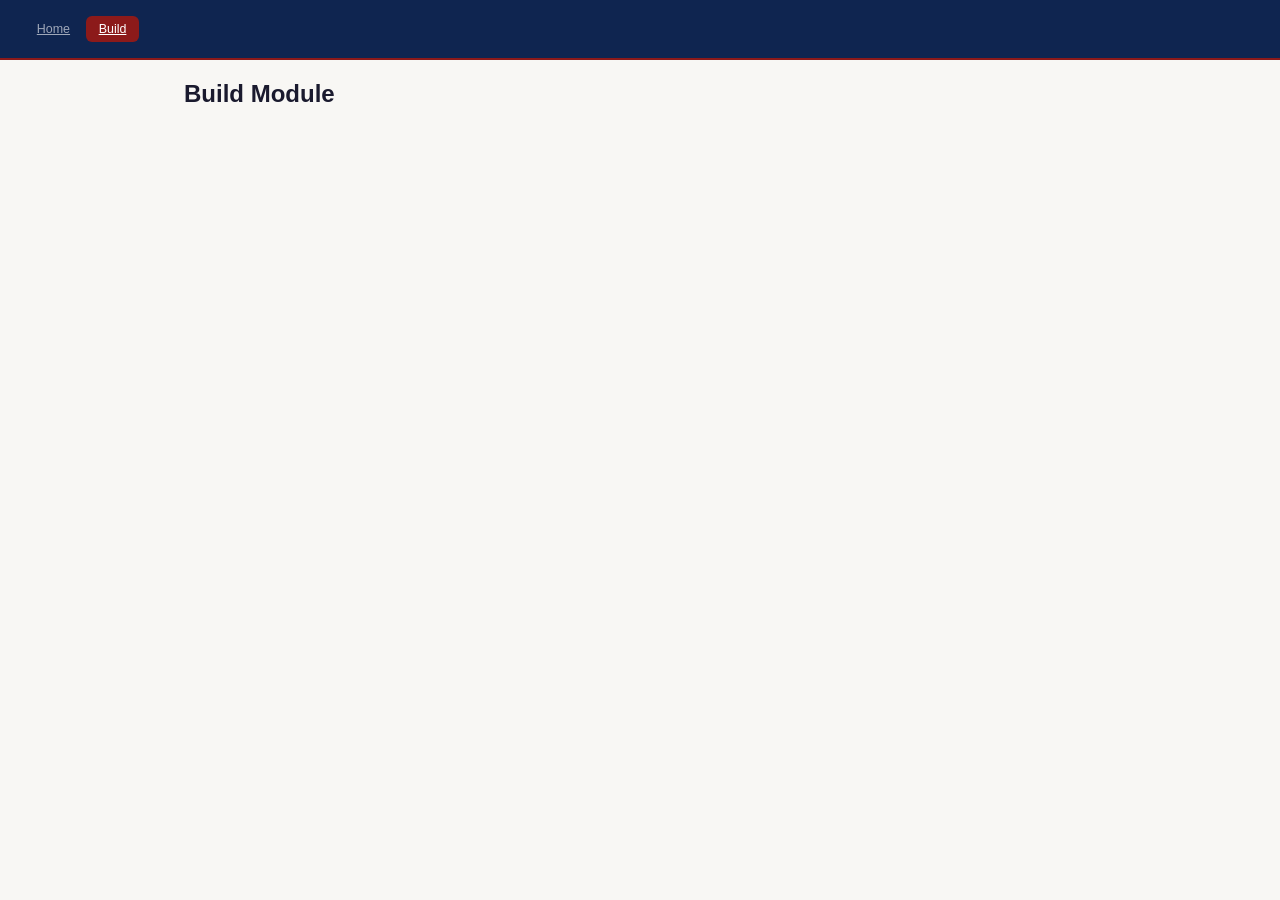
==== build.html @ 2c121a07 "Create build.html" ====
<!DOCTYPE html>
<html>
<head>
<meta charset="UTF-8">
<title>Build</title>
<link rel="stylesheet" href="styles.css">
</head>

<body>

<div class="topnav">
  <div class="nav-links">
    <a href="index.html" class="nav-btn">Home</a>
    <a href="build.html" class="nav-btn active">Build</a>
  </div>
</div>

<div class="main">
  <h2>Build Module</h2>

  <!-- PASTE YOUR BUILD CONTENT HERE -->
  
</div>

</body>
</html>
---- styles.css ----
:root {
  --navy:#1B3F7A; --navy-dk:#0F2550; --navy-lt:#2C5099;
  --red:#8C1A1A; --red-m:#B22222;
  --bg:#F8F7F4; --surf:#FFFFFF; --surf2:#F2F0EC;
  --bdr:#E2DFD8; --bdr2:#CCC9C0;
  --tx:#1A1A2E; --tx2:#4A4A5E; --tx3:#8A8A9E;
  --build-bg:#F0EBF8; --build-bd:#9B8FD8; --build-tx:#3C2A8C;
  --stress-bg:#FEF3E2; --stress-bd:#E8A020; --stress-tx:#7A4500;
  --comm-bg:#E2F5EE; --comm-bd:#2EA87A; --comm-tx:#0A5030;
}
* { box-sizing:border-box; margin:0; padding:0; }
body { font-family:'DM Sans',sans-serif; background:var(--bg); color:var(--tx); min-height:100vh; }
.topnav { background:var(--navy-dk); padding:0 1.5rem; display:flex; align-items:center; justify-content:space-between; height:60px; position:sticky; top:0; z-index:100; border-bottom:2px solid var(--red); }
.topnav img { height:28px; }
.nav-links { display:flex; gap:3px; }
.nav-btn { padding:.4rem .8rem; border:none; background:none; color:rgba(255,255,255,.6); font-family:'DM Sans',sans-serif; font-size:.78rem; font-weight:500; cursor:pointer; border-radius:6px; transition:all .2s; white-space:nowrap; }
.nav-btn:hover { background:rgba(255,255,255,.1); color:#fff; }
.nav-btn.active { background:var(--red); color:#fff; }
.hero { background:var(--navy-dk); padding:3.5rem 1.5rem 3rem; text-align:center; position:relative; overflow:hidden; }
.hero::before { content:''; position:absolute; inset:0; background-image:radial-gradient(circle at 20% 50%,rgba(140,26,26,.15) 0%,transparent 50%),radial-gradient(circle at 80% 20%,rgba(44,80,153,.2) 0%,transparent 50%); }
.hero-logo { height:44px; margin-bottom:1.75rem; position:relative; filter:brightness(0) invert(1); }
.hero h1 { font-family:'DM Serif Display',serif; font-size:2.2rem; font-weight:400; color:#fff; line-height:1.25; margin-bottom:.65rem; position:relative; }
.hero h1 em { color:#E8A080; font-style:normal; }
.hero-sub { font-size:.9rem; color:rgba(255,255,255,.6); max-width:520px; margin:0 auto 1.75rem; line-height:1.65; position:relative; }
.hero-badges { display:flex; gap:8px; justify-content:center; flex-wrap:wrap; position:relative; }
.badge { background:rgba(255,255,255,.08); border:1px solid rgba(255,255,255,.18); color:rgba(255,255,255,.8); padding:.28rem .8rem; border-radius:20px; font-size:.72rem; font-weight:500; }
.journey-sel { padding:1.75rem 1.5rem; max-width:960px; margin:0 auto; }
.sel-title { font-size:.72rem; font-weight:600; color:var(--tx3); text-transform:uppercase; letter-spacing:.1em; margin-bottom:.9rem; }
.journey-cards { display:grid; grid-template-columns:repeat(auto-fit,minmax(200px,1fr)); gap:.85rem; }
.jcard { background:var(--surf); border:1.5px solid var(--bdr); border-radius:14px; padding:1.35rem; cursor:pointer; transition:all .2s; position:relative; overflow:hidden; }
.jcard::before { content:''; position:absolute; top:0; left:0; right:0; height:3px; }
.jcard.j-diag::before { background:linear-gradient(90deg,var(--red),#E04040); }
.jcard.j-build::before { background:linear-gradient(90deg,#6B4FCC,#9B8FD8); }
.jcard.j-stress::before { background:linear-gradient(90deg,#C07820,#E8A020); }
.jcard.j-comm::before { background:linear-gradient(90deg,#0A8A5A,#2EA87A); }
.jcard:hover { border-color:var(--navy); transform:translateY(-2px); box-shadow:0 6px 20px rgba(27,63,122,.1); }
.jcard-tag { font-size:.68rem; font-weight:600; text-transform:uppercase; letter-spacing:.08em; margin-bottom:.5rem; }
.j-diag .jcard-tag { color:var(--red-m); }
.j-build .jcard-tag { color:var(--build-tx); }
.j-stress .jcard-tag { color:var(--stress-tx); }
.j-comm .jcard-tag { color:var(--comm-tx); }
.jcard-title { font-family:'DM Serif Display',serif; font-size:1.2rem; color:var(--tx); margin-bottom:.35rem; }
.jcard-desc { font-size:.78rem; color:var(--tx2); line-height:1.6; margin-bottom:.75rem; }
.jcard-who { font-size:.72rem; color:var(--tx3); font-style:italic; }
.main { max-width:960px; margin:0 auto; padding:1.25rem 1.5rem 4rem; }
.page { display:none; }
.page.active { display:block; }
.sec-hdr { background:var(--surf); border:1px solid var(--bdr); border-radius:14px; padding:1.1rem 1.35rem; margin-bottom:1.1rem; border-top:3px solid; }
.sec-hdr.h-diag { border-top-color:var(--red-m); }
.sec-hdr.h-build { border-top-color:var(--build-bd); }
.sec-hdr.h-stress { border-top-color:var(--stress-bd); }
.sec-hdr.h-comm { border-top-color:var(--comm-bd); }
.sec-title { font-family:'DM Serif Display',serif; font-size:1.25rem; color:var(--tx); margin-bottom:.22rem; }
.sec-sub { font-size:.8rem; color:var(--tx2); line-height:1.55; }
.stats-row { display:flex; gap:7px; margin-top:.75rem; flex-wrap:wrap; }
.stat { background:var(--surf2); border-radius:7px; padding:.4rem .7rem; text-align:center; }
.stat-v { font-size:.95rem; font-weight:600; color:var(--navy); }
.stat-l { font-size:.62rem; color:var(--tx3); text-transform:uppercase; letter-spacing:.05em; }
.prog-wrap { display:flex; gap:5px; align-items:center; margin-bottom:1.25rem; }
.prog-dot { width:30px; height:3px; border-radius:2px; background:var(--bdr); transition:background .3s; }
.prog-dot.done { background:var(--navy); }
.prog-dot.active { background:var(--red-m); }
.prog-lbl { font-size:.72rem; color:var(--tx3); margin-left:7px; }
.q-card { background:var(--surf); border:1px solid var(--bdr); border-radius:14px; padding:1.35rem; margin-bottom:.85rem; }
.q-num { font-size:.68rem; font-weight:600; color:var(--red-m); letter-spacing:.08em; text-transform:uppercase; margin-bottom:.45rem; }
.q-text { font-size:.95rem; font-weight:500; color:var(--tx); line-height:1.45; margin-bottom:.28rem; }
.q-sub { font-size:.78rem; color:var(--tx3); line-height:1.55; margin-bottom:.95rem; font-style:italic; }
.opt { display:block; width:100%; background:var(--surf2); border:1px solid var(--bdr); border-radius:8px; padding:.8rem 1rem; margin-bottom:.4rem; cursor:pointer; text-align:left; transition:all .15s; font-family:'DM Sans',sans-serif; }
.opt:hover { border-color:var(--navy); background:#EEF2FA; }
.opt-lbl { font-size:.66rem; font-weight:600; color:var(--tx3); display:block; margin-bottom:2px; text-transform:uppercase; letter-spacing:.05em; }
.opt-txt { font-size:.82rem; color:var(--tx); line-height:1.45; }
.res-card { border-radius:14px; padding:1.35rem; border:2px solid; margin-bottom:.75rem; }
.res-card.rb { background:var(--build-bg); border-color:var(--build-bd); }
.res-card.rs { background:var(--stress-bg); border-color:var(--stress-bd); }
.res-card.rc { background:var(--comm-bg); border-color:var(--comm-bd); }
.res-title { font-family:'DM Serif Display',serif; font-size:1.3rem; margin-bottom:.22rem; }
.rb .res-title { color:var(--build-tx); }
.rs .res-title { color:var(--stress-tx); }
.rc .res-title { color:var(--comm-tx); }
.res-desc { font-size:.82rem; line-height:1.65; margin-bottom:.85rem; }
.rb .res-desc { color:#4A3A7A; }
.rs .res-desc { color:#7A4500; }
.rc .res-desc { color:var(--comm-tx); }
.sig-list { list-style:none; margin-bottom:.85rem; }
.sig-list li { font-size:.78rem; padding:2px 0 2px 13px; position:relative; line-height:1.5; }
.sig-list li::before { content:"—"; position:absolute; left:0; opacity:.5; }
.rb .sig-list li { color:#4A3A7A; }
.rs .sig-list li { color:#7A4500; }
.rc .sig-list li { color:var(--comm-tx); }
.score-row { display:flex; gap:7px; margin-bottom:.85rem; flex-wrap:wrap; }
.score-pill { font-size:.72rem; font-weight:500; padding:2px 9px; border-radius:9px; background:var(--surf2); border:1px solid var(--bdr); color:var(--tx2); }
.restart-lnk { background:none; border:none; font-size:.72rem; color:var(--tx3); cursor:pointer; text-decoration:underline; margin-top:.65rem; display:block; font-family:'DM Sans',sans-serif; }
.card { background:var(--surf); border:1px solid var(--bdr); border-radius:12px; overflow:hidden; margin-bottom:.85rem; }
.card-hdr { padding:.82rem 1rem; display:flex; align-items:center; justify-content:space-between; cursor:pointer; user-select:none; gap:8px; }
.card-hdr:hover { background:var(--surf2); }
.card-badge { font-size:.65rem; font-weight:600; padding:2px 7px; border-radius:5px; text-transform:uppercase; letter-spacing:.04em; flex-shrink:0; text-align:center; min-width:22px; }
.card-title { font-size:.88rem; font-weight:500; flex:1; margin:0 .6rem; }
.card-meta { font-size:.72rem; color:var(--tx3); flex-shrink:0; }
.card-chev { font-size:.8rem; color:var(--tx3); transition:transform .2s; flex-shrink:0; }
.card-chev.open { transform:rotate(180deg); }
.card-body { display:none; padding:.9rem 1rem 1rem; border-top:1px solid var(--bdr); }
.card-body.open { display:block; }
.arc-row { display:flex; gap:4px; flex-wrap:wrap; margin:7px 0; }
.arc-chip { font-size:.7rem; font-weight:500; padding:2px 8px; border-radius:5px; }
.det-lbl { font-size:.65rem; font-weight:600; color:var(--tx3); text-transform:uppercase; letter-spacing:.07em; margin:9px 0 3px; }
.det-txt { font-size:.8rem; color:var(--tx2); line-height:1.6; }
.out-pills { display:flex; flex-wrap:wrap; gap:4px; margin:3px 0; }
.out-pill { font-size:.7rem; font-weight:500; padding:2px 8px; border-radius:5px; }
.probe-list { list-style:none; }
.probe-list li { font-size:.78rem; color:var(--tx2); padding:2px 0 2px 13px; position:relative; line-height:1.5; }
.probe-list li::before { content:"?"; position:absolute; left:0; font-size:.65rem; font-weight:600; opacity:.5; top:4px; }
.phase-out { border-radius:9px; padding:.8rem .95rem; margin-top:.8rem; border-left:3px solid; }
.po-lbl { font-size:.65rem; font-weight:600; text-transform:uppercase; letter-spacing:.07em; margin-bottom:3px; }
.po-txt { font-size:.8rem; line-height:1.6; }
.cl-block { margin-bottom:.85rem; border-radius:12px; overflow:hidden; border:1px solid; }
.cb-hdr2 { padding:.8rem 1rem; display:flex; align-items:center; gap:9px; }
.dim-list { padding:.4rem .95rem .9rem; }
.dim-row { padding:.55rem 0; border-top:1px solid var(--bdr); }
.dim-row:first-child { border-top:none; }
.dim-q { font-size:.82rem; color:var(--tx); margin-bottom:.3rem; line-height:1.4; font-weight:500; }
.dim-sub { font-size:.73rem; color:var(--tx3); margin-bottom:.35rem; font-style:italic; line-height:1.4; }
.sc-track { display:flex; align-items:center; gap:7px; }
.sc-track input[type=range] { flex:1; accent-color:var(--navy); }
.sc-val { font-size:.73rem; font-weight:500; width:88px; text-align:right; flex-shrink:0; color:var(--navy); }
.sc-lbls { display:flex; justify-content:space-between; font-size:.63rem; color:var(--tx3); margin-top:2px; }
.hgrid { display:grid; grid-template-columns:repeat(5,1fr); gap:7px; margin-bottom:1.1rem; }
.hcard { border-radius:9px; padding:.7rem .45rem; border:1px solid; text-align:center; }
.hcard-nm { font-size:.62rem; font-weight:600; margin-bottom:2px; text-transform:uppercase; letter-spacing:.04em; }
.hcard-sc { font-size:1.25rem; font-weight:600; margin-bottom:1px; }
.hcard-lb { font-size:.65rem; }
.ovbar { height:5px; border-radius:3px; background:var(--bdr); margin:5px 0 1rem; }
.ovfill { height:5px; border-radius:3px; }
.gap-item { border-radius:9px; border:1px solid; margin-bottom:7px; overflow:hidden; }
.gap-hdr { padding:.7rem .95rem; display:flex; align-items:center; gap:7px; cursor:pointer; user-select:none; }
.gap-sev { font-size:.65rem; font-weight:600; padding:2px 6px; border-radius:4px; flex-shrink:0; color:#fff; }
.gap-title { font-size:.83rem; font-weight:500; flex:1; }
.gap-chev { font-size:.78rem; color:var(--tx3); transition:transform .2s; }
.gap-chev.open { transform:rotate(180deg); }
.gap-body { display:none; padding:0 .95rem .9rem; }
.gap-body.open { display:block; }
.st-grid { display:grid; grid-template-columns:1fr 1fr; gap:7px; margin:9px 0; }
.st-cell { border-radius:7px; padding:.55rem .7rem; border:1px solid var(--bdr); background:var(--surf2); }
.st-lbl { font-size:.63rem; font-weight:600; text-transform:uppercase; letter-spacing:.06em; color:var(--tx3); margin-bottom:2px; }
.st-txt { font-size:.76rem; color:var(--tx2); line-height:1.5; }
.lens-pills { display:flex; flex-wrap:wrap; gap:4px; margin-top:5px; }
.lens-pill { font-size:.68rem; font-weight:500; padding:2px 7px; border-radius:5px; }
.rb-card { border-radius:9px; border:1px solid var(--bdr); overflow:hidden; margin-bottom:7px; }
.rb-hdr2 { padding:.6rem .95rem; background:var(--surf2); display:flex; align-items:center; gap:7px; }
.rb-pri { font-size:.68rem; font-weight:600; padding:2px 6px; border-radius:4px; flex-shrink:0; }
.rb-title { font-size:.82rem; font-weight:500; flex:1; }
.rb-body { padding:.7rem .95rem; }
.rb-act { font-size:.8rem; color:var(--tx2); line-height:1.5; margin-bottom:.45rem; }
.step-nav2 { display:flex; margin-bottom:1.1rem; border-radius:9px; overflow:hidden; border:1px solid var(--bdr); }
.step-btn2 { flex:1; padding:.55rem .45rem; font-size:.72rem; font-weight:500; text-align:center; cursor:pointer; border:none; background:var(--surf2); color:var(--tx3); transition:all .2s; border-right:1px solid var(--bdr); font-family:'DM Sans',sans-serif; }
.step-btn2:last-child { border-right:none; }
.step-btn2.active { background:var(--comm-bg); color:var(--comm-tx); }
.step-btn2.done { background:var(--surf); color:var(--navy); font-weight:600; }
.csec { display:none; }
.csec.active { display:block; }
.fld-lbl { font-size:.68rem; font-weight:600; color:var(--tx3); text-transform:uppercase; letter-spacing:.06em; margin-bottom:3px; margin-top:13px; }
.fld-lbl:first-child { margin-top:0; }
.fld-sub { font-size:.73rem; color:var(--tx3); margin-bottom:5px; font-style:italic; line-height:1.4; }
textarea { width:100%; border:1px solid var(--bdr); border-radius:8px; padding:.6rem .8rem; font-size:.8rem; font-family:'DM Sans',sans-serif; color:var(--tx); background:var(--surf); resize:vertical; min-height:55px; line-height:1.5; }
textarea:focus { outline:none; border-color:var(--navy); }
input[type=text] { width:100%; border:1px solid var(--bdr); border-radius:6px; padding:.35rem .6rem; font-size:.78rem; font-family:'DM Sans',sans-serif; color:var(--tx); background:var(--surf); }
input[type=text]:focus { outline:none; border-color:var(--navy); }
.cxo-card2 { border-radius:9px; border:1px solid var(--bdr); overflow:hidden; margin-bottom:7px; }
.cxo-hdr2 { padding:.65rem .95rem; display:flex; align-items:center; gap:7px; cursor:pointer; user-select:none; }
.cxo-av { width:26px; height:26px; border-radius:50%; display:flex; align-items:center; justify-content:center; font-size:.65rem; font-weight:600; flex-shrink:0; }
.cxo-role2 { font-size:.85rem; font-weight:500; flex:1; }
.cxo-bias2 { font-size:.68rem; padding:2px 6px; border-radius:4px; flex-shrink:0; }
.cxo-chev2 { font-size:.78rem; color:var(--tx3); transition:transform .2s; }
.cxo-chev2.open { transform:rotate(180deg); }
.cxo-body2 { display:none; padding:0 .95rem .9rem; background:var(--surf); }
.cxo-body2.open { display:block; }
.trans-g { display:grid; grid-template-columns:1fr 1fr; gap:7px; margin:7px 0; }
.trans-c { border-radius:7px; padding:.55rem .7rem; border:1px solid var(--bdr); background:var(--surf2); }
.tc-lbl { font-size:.62rem; font-weight:600; text-transform:uppercase; letter-spacing:.06em; color:var(--tx3); margin-bottom:2px; }
.tc-txt { font-size:.76rem; color:var(--tx2); line-height:1.4; margin-bottom:3px; }
.vt-triad-row { margin-bottom:6px; border-radius:8px; padding:.6rem .75rem; border:1px solid; }
.vt-dim-label { font-size:.65rem; font-weight:600; text-transform:uppercase; letter-spacing:.06em; margin-bottom:4px; }
.vt-enterprise { background:rgba(255,255,255,.6); border-radius:5px; padding:.3rem .5rem; margin-bottom:4px; }
.vt-ent-lbl { font-size:.6rem; font-weight:600; text-transform:uppercase; letter-spacing:.05em; opacity:.7; margin-bottom:1px; }
.vt-ent-val { font-size:.74rem; font-style:italic; line-height:1.4; }
.vt-contrib-lbl { font-size:.6rem; font-weight:600; text-transform:uppercase; letter-spacing:.05em; opacity:.7; margin-bottom:2px; }
.ws-row2 { border-radius:9px; border:1px solid; margin-bottom:7px; overflow:hidden; }
.ws-hdr2 { padding:.7rem .95rem; display:flex; align-items:center; gap:7px; cursor:pointer; user-select:none; }
.ws-chev2 { font-size:.78rem; color:var(--tx3); transition:transform .2s; margin-left:auto; }
.ws-chev2.open { transform:rotate(180deg); }
.ws-body2 { display:none; padding:0 .95rem .9rem; }
.ws-body2.open { display:block; }
.ws-q2 { font-size:.78rem; color:var(--tx2); line-height:1.55; margin-bottom:.45rem; padding:.4rem .55rem; background:var(--surf2); border-radius:5px; border-left:2px solid; }
.own-sel { width:100%; border:1px solid var(--bdr); border-radius:6px; padding:.38rem .6rem; font-size:.78rem; font-family:'DM Sans',sans-serif; color:var(--tx); background:var(--surf); margin-top:5px; }
.pb-block2 { border-radius:9px; border:1px solid var(--bdr); overflow:hidden; margin-bottom:9px; }
.pb-hdr2 { padding:.75rem .95rem; display:flex; align-items:center; gap:7px; cursor:pointer; user-select:none; }
.pb-chev2 { font-size:.78rem; color:var(--tx3); transition:transform .2s; margin-left:auto; }
.pb-chev2.open { transform:rotate(180deg); }
.pb-body2 { display:none; padding:0 .95rem .9rem; }
.pb-body2.open { display:block; }
.msg-box2 { background:var(--surf2); border-radius:7px; padding:.7rem .85rem; margin-bottom:7px; border-left:3px solid var(--bdr2); }
.msg-lbl { font-size:.65rem; font-weight:600; text-transform:uppercase; letter-spacing:.06em; color:var(--tx3); margin-bottom:3px; }
.msg-txt { font-size:.78rem; color:var(--tx2); line-height:1.6; white-space:pre-line; }
.facil-box { background:#FEF3E2; border-radius:7px; padding:.55rem .8rem; border-left:3px solid #E8A020; margin-top:7px; }
.facil-lbl { font-size:.62rem; font-weight:600; text-transform:uppercase; letter-spacing:.06em; color:#7A4500; margin-bottom:2px; }
.facil-txt { font-size:.76rem; color:#7A4500; line-height:1.55; }
.warn-chip { display:inline-block; font-size:.7rem; padding:2px 7px; border-radius:5px; background:#FEE; color:#8C1A1A; border:1px solid #F0AAAA; margin-bottom:9px; }
.info-box { background:var(--surf2); border:1px solid var(--bdr); border-radius:9px; padding:.8rem .95rem; margin-bottom:.8rem; }
.info-title { font-size:.82rem; font-weight:500; color:var(--tx); margin-bottom:2px; }
.info-sub { font-size:.76rem; color:var(--tx2); line-height:1.55; }
.btn-p { padding:.55rem 1.1rem; border-radius:8px; border:none; font-size:.82rem; font-weight:500; cursor:pointer; background:var(--navy); color:#fff; font-family:'DM Sans',sans-serif; transition:opacity .15s; }
.btn-p:hover { opacity:.85; }
.btn-s { padding:.48rem .9rem; border-radius:7px; background:none; border:1px solid var(--bdr2); color:var(--tx2); font-size:.78rem; font-family:'DM Sans',sans-serif; cursor:pointer; transition:background .15s; }
.btn-s:hover { background:var(--surf2); }
.btn-red { background:var(--red-m) !important; color:#fff !important; }
.btn-grn { background:var(--comm-tx) !important; color:#fff !important; }
.btn-row { display:flex; gap:7px; align-items:center; margin-top:.85rem; flex-wrap:wrap; }
footer { background:var(--navy-dk); color:rgba(255,255,255,.45); text-align:center; padding:1.35rem; font-size:.72rem; border-top:2px solid var(--red); margin-top:2rem; }
footer img { height:20px; filter:brightness(0) invert(1); opacity:.6; margin-bottom:.45rem; display:block; margin-left:auto; margin-right:auto; }
.lock-overlay { position:fixed; inset:0; background:linear-gradient(135deg,#0F2550 0%,#1B3F7A 100%); display:flex; align-items:center; justify-content:center; z-index:9999; padding:1.5rem; }
.lock-box { background:#fff; border-radius:18px; padding:2.75rem 2.25rem; max-width:400px; width:100%; text-align:center; box-shadow:0 32px 80px rgba(0,0,0,.35); }
.lock-logo { height:38px; margin-bottom:2rem; }
.lock-ring { width:64px; height:64px; border-radius:50%; background:#EEF2FA; display:flex; align-items:center; justify-content:center; margin:0 auto 1.25rem; font-size:1.6rem; }
.lock-title { font-family:'DM Serif Display',serif; font-size:1.5rem; color:#0F2550; margin-bottom:.4rem; }
.lock-sub { font-size:.82rem; color:#6A6A7E; line-height:1.6; margin-bottom:1.75rem; }
.lock-input-wrap { position:relative; margin-bottom:.75rem; }
.lock-input { width:100%; border:1.5px solid #E2DFD8; border-radius:10px; padding:.8rem 2.8rem .8rem 1rem; font-size:.95rem; font-family:'DM Sans',sans-serif; color:#1A1A2E; background:#F8F7F4; transition:border-color .15s; text-align:center; letter-spacing:.1em; }
.lock-input:focus { outline:none; border-color:#1B3F7A; background:#fff; }
.lock-input.shake { animation:shake .35s ease; }
.lock-btn { width:100%; padding:.8rem; border-radius:10px; border:none; font-size:.95rem; font-weight:600; font-family:'DM Sans',sans-serif; cursor:pointer; background:#1B3F7A; color:#fff; transition:all .15s; margin-bottom:.75rem; }
.lock-btn:hover { background:#0F2550; }
.lock-err { font-size:.78rem; color:#B22222; margin-bottom:.5rem; min-height:1.1rem; }
.lock-footer { font-size:.72rem; color:#A0A0B0; margin-top:1.25rem; line-height:1.5; }
.lock-footer a { color:#1B3F7A; font-weight:500; }
@keyframes shake { 0%,100%{transform:translateX(0)} 20%{transform:translateX(-6px)} 40%{transform:translateX(6px)} 60%{transform:translateX(-4px)} 80%{transform:translateX(4px)} }
@media(max-width:600px) {
  .hero h1 { font-size:1.65rem; }
  .journey-cards { grid-template-columns:1fr; }
  .hgrid { grid-template-columns:repeat(3,1fr); }
  .st-grid,.trans-g { grid-template-columns:1fr; }
  .nav-btn { font-size:.68rem; padding:.32rem .5rem; }
  .topnav { padding:0 .85rem; }
}

.sf-wrap{border:2px solid #1B3F7A;border-radius:14px;overflow:hidden;margin-bottom:1.25rem}
.sf-hdr{background:linear-gradient(135deg,#1B3F7A,#2C5099);padding:1rem 1.25rem;cursor:pointer;display:flex;align-items:center;justify-content:space-between}
.sf-hdr-title{font-family:'DM Serif Display',serif;font-size:1.15rem;color:#fff;margin-bottom:.18rem}
.sf-hdr-sub{font-size:.74rem;color:rgba(255,255,255,.7)}
.sf-hdr-badge{font-size:.62rem;font-weight:600;padding:3px 9px;border-radius:10px;background:rgba(255,255,255,.15);color:#fff;text-transform:uppercase;letter-spacing:.07em}
.sf-body{background:#fff;display:none}.sf-body.open{display:block}
.sf-tabs{display:flex;overflow-x:auto;border-bottom:1px solid var(--bdr);background:#F8F7F4;padding:0 .65rem;gap:2px}
.sf-tab{padding:.5rem .7rem;border:none;background:none;font-family:'DM Sans',sans-serif;font-size:.72rem;font-weight:500;color:var(--tx3);cursor:pointer;border-bottom:2px solid transparent;white-space:nowrap;flex-shrink:0}
.sf-tab:hover{color:var(--navy)}.sf-tab.active{color:var(--navy);border-bottom-color:var(--red-m);font-weight:600}
.sf-panel{display:none;padding:1rem 1.1rem 1.25rem}.sf-panel.active{display:block}
.sf-def-line{font-size:.82rem;color:var(--tx2);line-height:1.65;background:var(--surf2);border-radius:8px;padding:.75rem .95rem;border-left:3px solid var(--navy);margin-bottom:.85rem;font-style:italic}
.sf-table{width:100%;border-collapse:collapse;margin-bottom:.75rem}
.sf-table th{background:var(--navy);color:#fff;font-size:.66rem;font-weight:600;text-transform:uppercase;letter-spacing:.06em;padding:.45rem .65rem;text-align:left}
.sf-table td{font-size:.76rem;color:var(--tx2);padding:.4rem .65rem;border-bottom:1px solid var(--bdr);line-height:1.5;vertical-align:top}
.sf-table tr:nth-child(even) td{background:#F8F7F4}.sf-table td:first-child{font-weight:600;color:var(--navy);white-space:nowrap}
.sf-grid2{display:grid;grid-template-columns:1fr 1fr;gap:.65rem;margin-bottom:.85rem}
.sf-card{border-radius:9px;border:1px solid;padding:.75rem .9rem}
.sf-card-lbl{font-size:.65rem;font-weight:600;text-transform:uppercase;letter-spacing:.07em;margin-bottom:.35rem}
.sf-card-title{font-size:.95rem;font-weight:600;margin-bottom:.3rem;font-family:'DM Serif Display',serif}
.sf-card-body{font-size:.76rem;line-height:1.55;color:var(--tx2)}
.sf-chain-item{display:flex;gap:.75rem;margin-bottom:.65rem;align-items:flex-start}
.sf-chain-num{width:28px;height:28px;border-radius:50%;background:var(--navy);color:#fff;font-size:.78rem;font-weight:600;display:flex;align-items:center;justify-content:center;flex-shrink:0;margin-top:2px}
.sf-chain-body{flex:1;border:1px solid var(--bdr);border-radius:8px;padding:.6rem .8rem}
.sf-chain-stage{font-size:.82rem;font-weight:600;color:var(--navy);margin-bottom:.2rem}
.sf-chain-what{font-size:.75rem;color:var(--tx2);line-height:1.5;margin-bottom:.25rem}
.sf-chain-break{font-size:.72rem;color:#8C1A1A;background:#FEE;border-radius:4px;padding:.2rem .45rem;border-left:2px solid #D04040}
.sf-chain-arrow{text-align:center;font-size:.9rem;color:var(--navy);opacity:.5;margin:-3px 0 -3px 10px}
.sf-engine-card{border-radius:9px;border:1px solid #6B8FCC;background:#EEF2FA;padding:.85rem 1rem;margin-bottom:.65rem}
.sf-engine-title{font-size:.9rem;font-weight:600;color:#1B3F7A;margin-bottom:.25rem}
.sf-engine-sub{font-size:.74rem;color:#4A5E8A;margin-bottom:.45rem}
.sf-engine-body{font-size:.76rem;color:var(--tx2);line-height:1.55}
.sf-engine-fail{font-size:.72rem;background:#FEE;color:#8C1A1A;border-radius:4px;padding:.3rem .55rem;margin-top:.45rem;border-left:2px solid #D04040}
.dig-align{border-radius:9px;border:1px solid;padding:.75rem .95rem;margin-top:.85rem}
.dig-align-hdr{font-size:.65rem;font-weight:600;text-transform:uppercase;letter-spacing:.08em;margin-bottom:.55rem;display:flex;align-items:center;gap:6px}
.dig-align-hdr::before{content:'↩';font-size:.85rem}
.dig-align-row{display:grid;grid-template-columns:1fr 1fr;gap:.5rem;margin-bottom:.45rem}
.dig-align-cell{border-radius:6px;padding:.45rem .6rem;background:rgba(255,255,255,.6);border:1px solid rgba(0,0,0,.08)}
.dig-align-cell-lbl{font-size:.6rem;font-weight:600;text-transform:uppercase;letter-spacing:.06em;opacity:.7;margin-bottom:2px}
.dig-align-cell-val{font-size:.73rem;line-height:1.45}
.dig-align-pills{display:flex;flex-wrap:wrap;gap:4px;margin-top:.35rem}
.dig-align-pill{font-size:.67rem;font-weight:500;padding:2px 7px;border-radius:5px;opacity:.85}
.sf-qref-row{display:grid;grid-template-columns:120px 1fr 1fr 1fr;gap:0;border-bottom:1px solid var(--bdr)}
.sf-qref-row:last-child{border-bottom:none}
.sf-qref-cell{padding:.5rem .65rem;font-size:.74rem;color:var(--tx2);line-height:1.45;border-right:1px solid var(--bdr)}
.sf-qref-cell:last-child{border-right:none}
.sf-qref-cell.header{font-size:.64rem;font-weight:600;text-transform:uppercase;letter-spacing:.06em;color:var(--tx3);background:#F8F7F4}
.sf-qref-cell.dim{font-weight:600;color:var(--navy);background:#F0F4FF}
@media(max-width:600px){.sf-grid2{grid-template-columns:1fr}.dig-align-row{grid-template-columns:1fr}.sf-qref-row{grid-template-columns:1fr}}
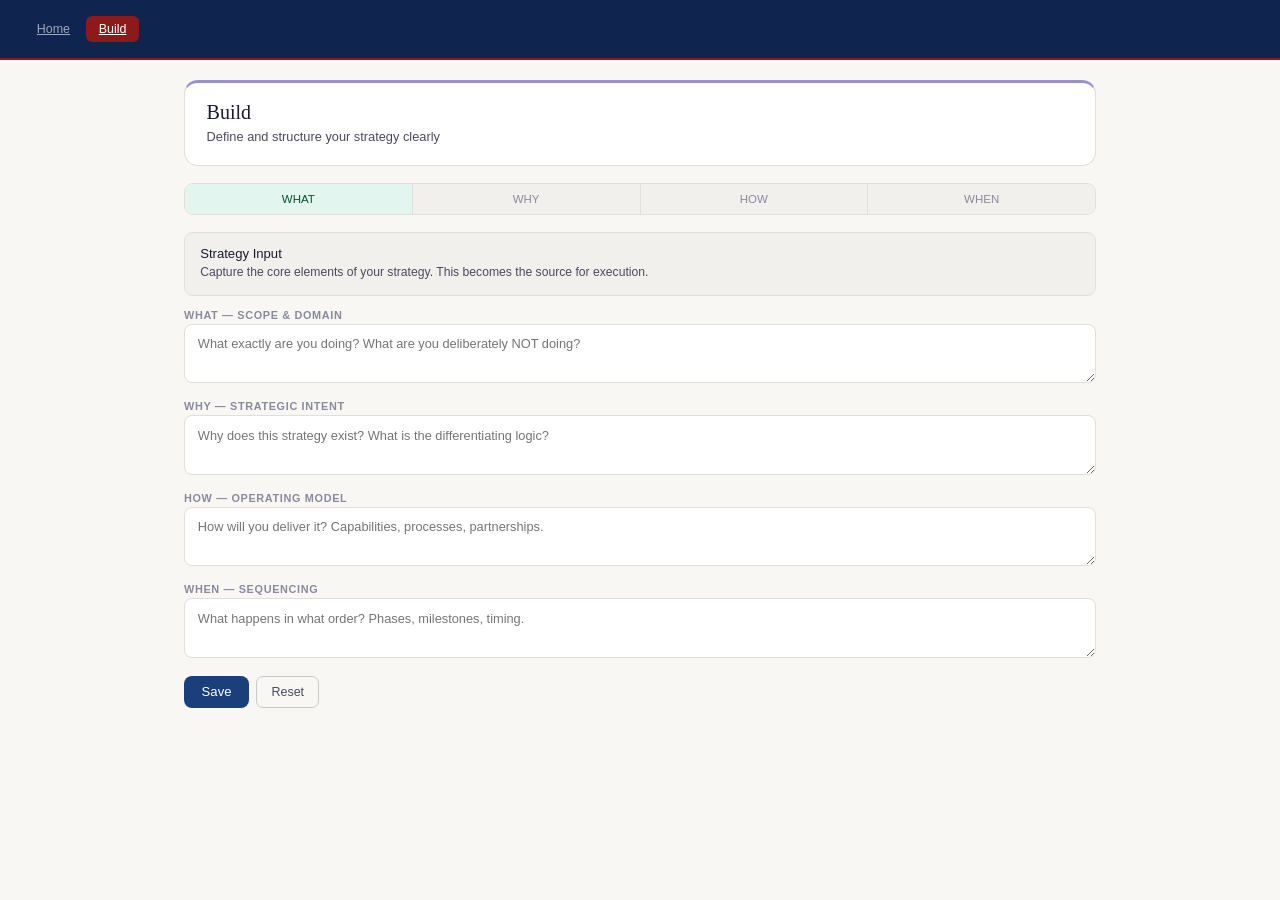
==== commit 11689f12: "Create build.html" ====
--- a/build.html
+++ b/build.html
@@ -16,10 +16,45 @@
 </div>
 
 <div class="main">
-  <h2>Build Module</h2>
 
-  <!-- PASTE YOUR BUILD CONTENT HERE -->
-  
+  <div class="sec-hdr h-build">
+    <div class="sec-title">Build</div>
+    <div class="sec-sub">Define and structure your strategy clearly</div>
+  </div>
+
+  <!-- STEP NAV -->
+  <div class="step-nav2">
+    <button class="step-btn2 active">WHAT</button>
+    <button class="step-btn2">WHY</button>
+    <button class="step-btn2">HOW</button>
+    <button class="step-btn2">WHEN</button>
+  </div>
+
+  <!-- CONTENT -->
+  <div class="info-box">
+    <div class="info-title">Strategy Input</div>
+    <div class="info-sub">
+      Capture the core elements of your strategy. This becomes the source for execution.
+    </div>
+  </div>
+
+  <div class="fld-lbl">WHAT — Scope & Domain</div>
+  <textarea placeholder="What exactly are you doing? What are you deliberately NOT doing?"></textarea>
+
+  <div class="fld-lbl">WHY — Strategic Intent</div>
+  <textarea placeholder="Why does this strategy exist? What is the differentiating logic?"></textarea>
+
+  <div class="fld-lbl">HOW — Operating Model</div>
+  <textarea placeholder="How will you deliver it? Capabilities, processes, partnerships."></textarea>
+
+  <div class="fld-lbl">WHEN — Sequencing</div>
+  <textarea placeholder="What happens in what order? Phases, milestones, timing."></textarea>
+
+  <div class="btn-row">
+    <button class="btn-p">Save</button>
+    <button class="btn-s">Reset</button>
+  </div>
+
 </div>
 
 </body>
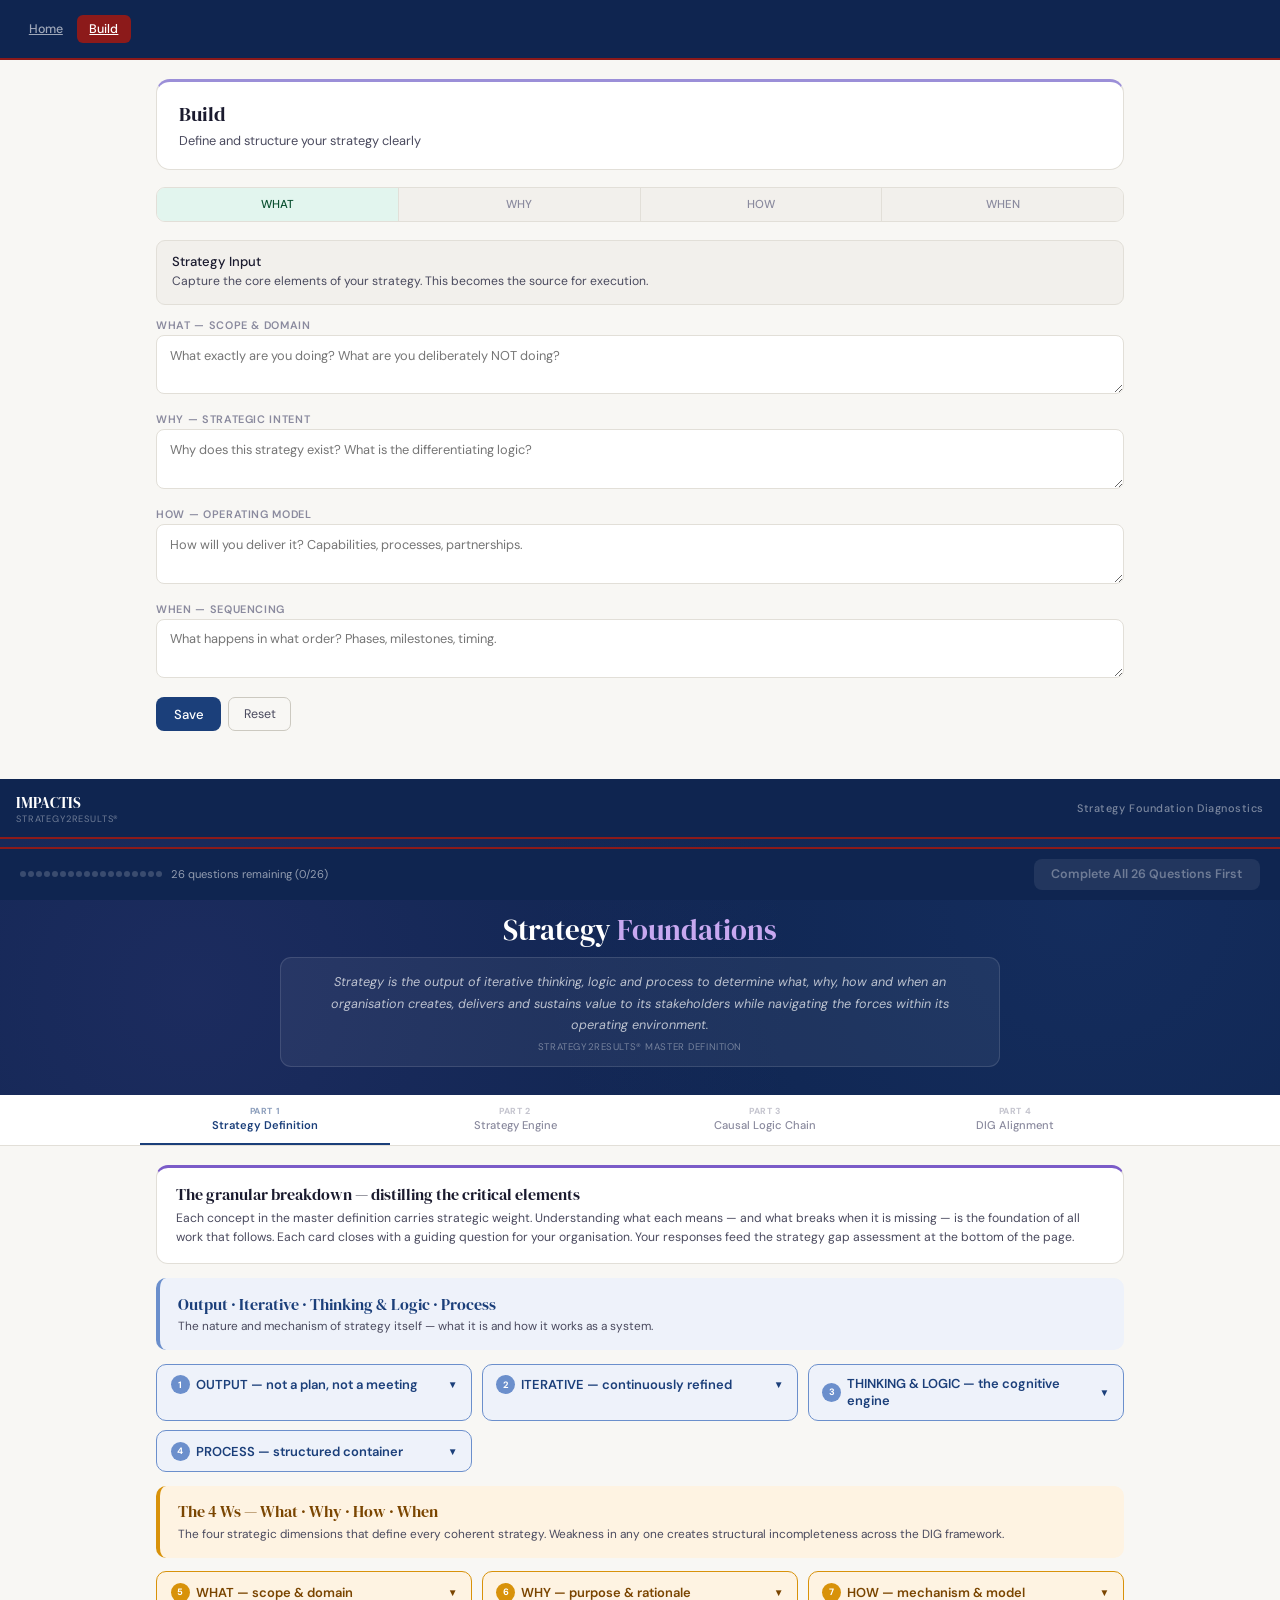
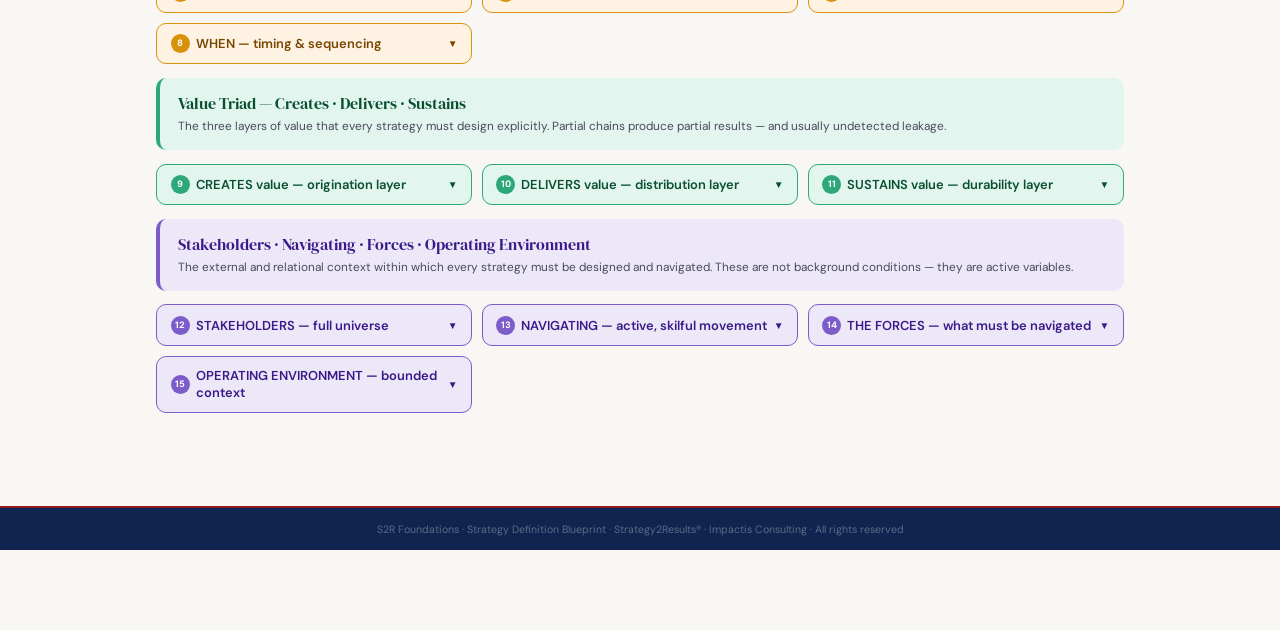
==== commit 17aa8278: "Update build.html" ====
--- a/build.html
+++ b/build.html
@@ -59,3 +59,806 @@
 
 </body>
 </html>
+<!DOCTYPE html>
+<html lang="en">
+<head>
+<meta charset="UTF-8">
+<meta name="viewport" content="width=device-width, initial-scale=1.0">
+<title>S2R FOUNDATIONS — Strategy Definition Blueprint | Impactis Consulting</title>
+<link rel="preconnect" href="https://fonts.googleapis.com">
+<link href="https://fonts.googleapis.com/css2?family=DM+Sans:ital,opsz,wght@0,9..40,300;0,9..40,400;0,9..40,500;0,9..40,600;1,9..40,400&family=DM+Serif+Display&display=swap" rel="stylesheet">
+<style>
+:root{--navy:#1B3F7A;--navy-dk:#0F2550;--red:#8C1A1A;--bg:#F8F7F4;--surf:#FFFFFF;--surf2:#F2F0EC;--bdr:#E2DFD8;--bdr2:#CCC9C0;--tx:#1A1A2E;--tx2:#4A4A5E;--tx3:#8A8A9E;--fp-bg:#EEF2FA;--fp-bd:#6B8FCC;--fp-tx:#1B3F7A;--fw-bg:#FEF3E2;--fw-bd:#D8920A;--fw-tx:#7A4500;--fv-bg:#E2F5EE;--fv-bd:#2EA87A;--fv-tx:#0A5030;--fe-bg:#EDE8F8;--fe-bd:#7B5CC8;--fe-tx:#3A1A8A;--dd-bg:#FEF3E2;--dd-bd:#D8920A;--dd-tx:#7A4500;--di-bg:#EEF2FA;--di-bd:#6B8FCC;--di-tx:#1B3F7A;--dg-bg:#E2F5EE;--dg-bd:#2EA87A;--dg-tx:#0A5030}
+*{box-sizing:border-box;margin:0;padding:0}
+body{font-family:'DM Sans',sans-serif;background:var(--bg);color:var(--tx);min-height:100vh;padding-bottom:80px}
+.topnav{background:var(--navy-dk);padding:0 1rem;display:flex;align-items:center;justify-content:space-between;height:60px;position:sticky;top:0;z-index:200;border-bottom:2px solid var(--red)}
+.brand{display:flex;align-items:center;gap:10px;text-decoration:none;flex-shrink:0}
+.brand-name{font-family:'DM Serif Display',serif;font-size:.95rem;color:#fff}
+.brand-sub{font-size:.58rem;color:rgba(255,255,255,.4);text-transform:uppercase;letter-spacing:.09em;display:block}
+.nav-links{display:flex;gap:1px;overflow-x:auto;flex-shrink:0}
+.nav-links::-webkit-scrollbar{height:0}
+.nb{padding:.35rem .6rem;border:none;background:none;color:rgba(255,255,255,.5);font-family:'DM Sans',sans-serif;font-size:.68rem;font-weight:500;cursor:pointer;border-radius:5px;transition:all .15s;white-space:nowrap;flex-shrink:0}
+.nb:hover{background:rgba(255,255,255,.1);color:#fff}
+.nb.act{background:var(--red);color:#fff;font-weight:600}
+.nb.lock{opacity:.5}
+.hero{background:var(--navy-dk);padding:2.25rem 1.5rem 1.75rem;text-align:center;position:relative;overflow:hidden}
+.hero::before{content:'';position:absolute;inset:0;background:radial-gradient(circle at 15% 60%,rgba(123,92,200,.12),transparent 55%),radial-gradient(circle at 85% 25%,rgba(44,80,153,.18),transparent 50%)}
+.hero-badge{display:inline-block;background:rgba(123,92,200,.25);border:1px solid rgba(123,92,200,.5);color:rgba(255,255,255,.85);padding:.22rem .8rem;border-radius:20px;font-size:.63rem;font-weight:600;letter-spacing:.1em;text-transform:uppercase;margin-bottom:.8rem;position:relative}
+.hero h1{font-family:'DM Serif Display',serif;font-size:1.8rem;color:#fff;line-height:1.25;margin-bottom:.45rem;position:relative}
+.hero h1 em{color:#C8A8F0;font-style:normal}
+.hero-def{background:rgba(255,255,255,.06);border:1px solid rgba(255,255,255,.12);border-radius:11px;padding:.8rem 1.25rem;max-width:720px;margin:.6rem auto 0;position:relative}
+.hero-def p{font-size:.79rem;color:rgba(255,255,255,.7);line-height:1.7;font-style:italic}
+.hero-def cite{font-size:.6rem;color:rgba(255,255,255,.38);display:block;margin-top:.3rem;text-transform:uppercase;letter-spacing:.06em;font-style:normal}
+.tabs-wrap{background:var(--surf);border-bottom:1px solid var(--bdr);position:sticky;top:60px;z-index:90}
+.tabs{display:flex;max-width:1000px;margin:0 auto;overflow-x:auto}
+.tabs::-webkit-scrollbar{height:0}
+.tab{flex:1;min-width:110px;padding:.65rem .35rem;border:none;background:none;font-family:'DM Sans',sans-serif;font-size:.7rem;font-weight:500;color:var(--tx3);cursor:pointer;border-bottom:2px solid transparent;transition:all .15s;text-align:center}
+.tab:hover{color:var(--tx);background:var(--surf2)}
+.tab.act{color:var(--navy);border-bottom-color:var(--navy);font-weight:600}
+.tab .tn{display:block;font-size:.55rem;font-weight:700;letter-spacing:.07em;text-transform:uppercase;opacity:.5;margin-bottom:1px}
+.main{max-width:1000px;margin:0 auto;padding:1.2rem 1rem 3rem}
+.ts{display:none}.ts.act{display:block}
+.sh{border-radius:10px;padding:.9rem 1.15rem;margin-bottom:.85rem;border-left:4px solid}
+.sh.p{background:var(--fp-bg);border-left-color:var(--fp-bd)}
+.sh.w{background:var(--fw-bg);border-left-color:var(--fw-bd)}
+.sh.v{background:var(--fv-bg);border-left-color:var(--fv-bd)}
+.sh.e{background:var(--fe-bg);border-left-color:var(--fe-bd)}
+.sh-title{font-family:'DM Serif Display',serif;font-size:1rem;margin-bottom:.18rem}
+.sh-sub{font-size:.74rem;color:var(--tx2);line-height:1.55}
+.cg{display:grid;grid-template-columns:repeat(auto-fill,minmax(275px,1fr));gap:.6rem;margin-bottom:.85rem}
+.cc{border-radius:10px;overflow:hidden;border:1px solid;transition:box-shadow .12s}
+.cc:hover{box-shadow:0 3px 10px rgba(0,0,0,.08)}
+.cc-hdr{padding:.65rem .85rem;display:flex;align-items:center;gap:6px;cursor:pointer;user-select:none}
+.cc-num{width:19px;height:19px;border-radius:50%;display:flex;align-items:center;justify-content:center;font-size:.58rem;font-weight:700;flex-shrink:0}
+.cc-name{font-size:.81rem;font-weight:600;flex:1}
+.cc-chev{font-size:.62rem;transition:transform .18s;flex-shrink:0}
+.cc-chev.op{transform:rotate(180deg)}
+.cc-body{display:none;padding:.6rem .85rem .85rem;border-top:1px solid rgba(0,0,0,.07)}
+.cc-body.op{display:block}
+.cl{font-size:.58rem;font-weight:700;text-transform:uppercase;letter-spacing:.07em;margin-bottom:2px;opacity:.65}
+.ct{font-size:.75rem;line-height:1.6;margin-bottom:.42rem}
+.cfail{border-radius:7px;padding:.4rem .58rem;margin-bottom:.45rem;background:rgba(140,26,26,.08);border:1px solid rgba(140,26,26,.17)}
+.cg-box{border-radius:8px;padding:.5rem .65rem;margin-top:.5rem;border:1px dashed rgba(0,0,0,.2);background:rgba(255,255,255,.55)}
+.cg-lbl{font-size:.57rem;font-weight:700;text-transform:uppercase;letter-spacing:.07em;margin-bottom:.25rem;opacity:.6}
+.cg-q{font-size:.76rem;font-weight:500;line-height:1.45;margin-bottom:.38rem}
+.cg-box textarea{width:100%;border:1px solid rgba(0,0,0,.15);border-radius:6px;padding:.35rem .5rem;font-size:.73rem;font-family:'DM Sans',sans-serif;resize:vertical;min-height:46px;background:rgba(255,255,255,.8);line-height:1.5}
+.cg-box textarea:focus{outline:none;border-color:var(--navy)}
+.char-c{font-size:.58rem;text-align:right;margin-top:2px;opacity:.5}
+.eg{display:grid;grid-template-columns:repeat(auto-fill,minmax(270px,1fr));gap:.8rem;margin-bottom:1rem}
+.ec{border-radius:12px;border:1px solid var(--bdr);background:var(--surf);overflow:hidden}
+.ec-top{padding:.9rem 1rem .7rem;border-bottom:1px solid var(--bdr)}
+.ec-badge{font-size:.58rem;font-weight:700;text-transform:uppercase;letter-spacing:.07em;padding:2px 6px;border-radius:4px;display:inline-block;margin-bottom:.4rem}
+.ec-lbl{font-size:.62rem;font-weight:600;color:var(--tx3);text-transform:uppercase;letter-spacing:.07em;margin-bottom:.15rem}
+.ec-title{font-family:'DM Serif Display',serif;font-size:1rem;margin-bottom:.12rem}
+.ec-ans{font-size:.7rem;font-style:italic;opacity:.75;margin-bottom:.28rem;color:var(--tx2)}
+.ec-sub{font-size:.73rem;color:var(--tx2);line-height:1.55}
+.ec-out{display:inline-block;font-size:.67rem;font-weight:600;padding:2px 8px;border-radius:5px;margin-top:.4rem}
+.ec-body{padding:.8rem 1rem}
+.ec-sl{font-size:.58rem;font-weight:700;text-transform:uppercase;letter-spacing:.07em;color:var(--tx3);margin-bottom:.35rem}
+.ec-mode{padding:.35rem 0;border-top:1px solid var(--bdr);display:flex;gap:6px;align-items:flex-start}
+.ec-mode:first-child{border-top:none}
+.ec-dot{width:5px;height:5px;border-radius:50%;flex-shrink:0;margin-top:5px}
+.ec-mt{font-size:.74rem;color:var(--tx2);line-height:1.5}
+.ec-cycle{display:flex;flex-wrap:wrap;gap:3px;margin-bottom:.55rem}
+.ec-step{font-size:.65rem;font-weight:500;padding:2px 7px;border-radius:5px}
+.ec-cad{border-radius:8px;padding:.48rem .65rem;border:1px solid var(--bdr);margin-top:.5rem}
+.cad-row{font-size:.72rem;color:var(--tx2);padding:2px 0;display:flex;gap:6px}
+.cad-dot{width:4px;height:4px;border-radius:50%;flex-shrink:0;margin-top:7px}
+.fail-b{margin-top:.65rem;background:#FEE;border-radius:7px;padding:.4rem .58rem;border-left:3px solid #E04040}
+.fl{font-size:.58rem;font-weight:700;color:#8C1A1A;text-transform:uppercase;letter-spacing:.06em;margin-bottom:1px}
+.ft{font-size:.72rem;color:#7A1A1A}
+.eg-box{background:rgba(27,63,122,.05);border:1px dashed rgba(27,63,122,.22);border-radius:8px;padding:.55rem .7rem;margin-top:.7rem}
+.eg-lbl{font-size:.58rem;font-weight:700;text-transform:uppercase;letter-spacing:.07em;color:var(--navy);opacity:.65;margin-bottom:.24rem}
+.eg-q{font-size:.75rem;font-weight:500;color:var(--navy);line-height:1.45;margin-bottom:.35rem}
+.eg-box textarea{width:100%;border:1px solid rgba(27,63,122,.22);border-radius:6px;padding:.35rem .5rem;font-size:.72rem;font-family:'DM Sans',sans-serif;resize:vertical;min-height:44px;background:rgba(255,255,255,.8)}
+.eg-box textarea:focus{outline:none;border-color:var(--navy)}
+.arch{background:var(--surf);border:1px solid var(--bdr);border-radius:13px;padding:1.1rem 1.25rem;margin-bottom:1rem;border-top:3px solid var(--navy)}
+.arch-title{font-family:'DM Serif Display',serif;font-size:1.1rem;color:var(--navy);margin-bottom:.22rem}
+.arch-sub{font-size:.76rem;color:var(--tx2);line-height:1.55;margin-bottom:.9rem}
+.arch-layers{display:grid;grid-template-columns:repeat(3,1fr);gap:.6rem;margin-bottom:.9rem}
+.al{border-radius:10px;padding:.75rem .9rem;border:1px solid}
+.al-num{font-size:.58rem;font-weight:700;text-transform:uppercase;letter-spacing:.08em;margin-bottom:.25rem;opacity:.65}
+.al-title{font-size:.86rem;font-weight:600;margin-bottom:.18rem}
+.al-sub{font-size:.62rem;text-transform:uppercase;letter-spacing:.06em;margin-bottom:.3rem;opacity:.65}
+.al-what{font-size:.74rem;line-height:1.5;margin-bottom:.28rem}
+.al-fail{font-size:.7rem;font-style:italic;opacity:.7}
+.arch-ins{background:var(--navy-dk);border-radius:10px;padding:.95rem 1.1rem;color:#fff;margin-top:.6rem}
+.ai-title{font-family:'DM Serif Display',serif;font-size:.98rem;color:#C8A8F0;margin-bottom:.45rem}
+.ai-cols{display:grid;grid-template-columns:1fr 1fr;gap:.8rem}
+.ai-lbl{font-size:.6rem;font-weight:700;text-transform:uppercase;letter-spacing:.07em;color:rgba(255,255,255,.45);margin-bottom:.27rem}
+.ai-item{font-size:.74rem;color:rgba(255,255,255,.72);line-height:1.5;padding:2px 0}
+.ai-item::before{content:"→ ";opacity:.45}
+.ai-truth{background:rgba(200,168,240,.12);border:1px solid rgba(200,168,240,.28);border-radius:8px;padding:.6rem .8rem;margin-top:.7rem}
+.ai-truth p{font-size:.78rem;color:rgba(255,255,255,.82);line-height:1.65;font-style:italic}
+.chain-wrap{display:flex;flex-direction:column;margin-bottom:1rem}
+.cs{display:flex;align-items:stretch;position:relative}
+.cc-conn{display:flex;flex-direction:column;align-items:center;flex-shrink:0;width:38px}
+.cn-dot{width:28px;height:28px;border-radius:50%;display:flex;align-items:center;justify-content:center;font-size:.72rem;font-weight:700;flex-shrink:0;z-index:2;margin-top:11px}
+.cn-line{width:2px;flex:1;margin:0 auto}
+.cs:last-child .cn-line{display:none}
+.cc-cont{flex:1;padding:.42rem .2rem .42rem .35rem;margin-bottom:.45rem}
+.ch-card{border-radius:9px;border:1px solid;padding:.75rem .9rem;cursor:pointer;transition:box-shadow .12s}
+.ch-card:hover{box-shadow:0 3px 9px rgba(0,0,0,.07)}
+.ch-hdr{display:flex;align-items:center;justify-content:space-between}
+.ch-title{font-size:.85rem;font-weight:600}
+.ch-body{display:none;margin-top:.55rem;border-top:1px solid rgba(0,0,0,.08);padding-top:.55rem}
+.ch-body.op{display:block}
+.ch-lbl{font-size:.57rem;font-weight:700;text-transform:uppercase;letter-spacing:.06em;margin-bottom:1px;opacity:.63}
+.ch-txt{font-size:.75rem;line-height:1.6;margin-bottom:.38rem}
+.ch-fail{border-radius:6px;padding:.38rem .55rem;margin-bottom:.42rem;background:rgba(140,26,26,.08);border:1px solid rgba(140,26,26,.15)}
+.ch-gbox{border-radius:7px;padding:.45rem .6rem;border:1px dashed rgba(0,0,0,.17);background:rgba(255,255,255,.5)}
+.ch-glbl{font-size:.57rem;font-weight:700;text-transform:uppercase;letter-spacing:.06em;margin-bottom:.22rem;opacity:.58}
+.ch-gq{font-size:.75rem;font-weight:500;line-height:1.42;margin-bottom:.34rem}
+.ch-gbox textarea{width:100%;border:1px solid var(--bdr2);border-radius:5px;padding:.32rem .48rem;font-size:.72rem;font-family:'DM Sans',sans-serif;resize:vertical;min-height:42px;background:rgba(255,255,255,.85)}
+.ch-gbox textarea:focus{outline:none;border-color:var(--navy)}
+.dig-grid{display:grid;grid-template-columns:repeat(3,1fr);gap:.75rem;margin-bottom:.9rem}
+.dc{border-radius:12px;border:1px solid;overflow:hidden}
+.dc-top{padding:.8rem .9rem;border-bottom:1px solid rgba(0,0,0,.08)}
+.dc-badge{font-size:.58rem;font-weight:700;text-transform:uppercase;letter-spacing:.08em;padding:2px 6px;border-radius:4px;display:inline-block;margin-bottom:.35rem}
+.dc-title{font-family:'DM Serif Display',serif;font-size:1.05rem;margin-bottom:.15rem}
+.dc-el{font-size:.68rem;font-weight:500;opacity:.65}
+.dc-body{padding:.75rem .9rem}
+.dc-sl{font-size:.57rem;font-weight:700;text-transform:uppercase;letter-spacing:.07em;margin-bottom:.27rem;opacity:.58}
+.dc-txt{font-size:.75rem;line-height:1.6;margin-bottom:.45rem}
+.dp{display:inline-block;font-size:.65rem;font-weight:500;padding:2px 6px;border-radius:5px;margin:2px 2px 2px 0}
+.dh{display:flex;align-items:flex-start;gap:5px;margin-bottom:.25rem}
+.dh-dot{width:4px;height:4px;border-radius:50%;flex-shrink:0;margin-top:6px}
+.dh-txt{font-size:.72rem;line-height:1.5;color:var(--tx2)}
+.dl-tag{border-radius:6px;padding:.45rem .65rem;margin-top:.65rem;font-size:.72rem}
+.dig-map-wrap{background:var(--surf);border:1px solid var(--bdr);border-radius:12px;padding:1rem 1.15rem}
+.dig-map-title{font-family:'DM Serif Display',serif;font-size:1rem;color:var(--navy);margin-bottom:.2rem}
+.dig-map-sub{font-size:.74rem;color:var(--tx2);margin-bottom:.7rem}
+.dmt{width:100%;border-collapse:collapse;font-size:.74rem}
+.dmt th{padding:.45rem .7rem;text-align:left;font-size:.57rem;font-weight:700;text-transform:uppercase;letter-spacing:.07em;border-bottom:2px solid var(--bdr);background:var(--surf2)}
+.dmt td{padding:.42rem .7rem;vertical-align:top;border-bottom:1px solid var(--bdr);line-height:1.5}
+.dmt tr:last-child td{border-bottom:none}
+.mt{display:inline-block;font-size:.63rem;font-weight:600;padding:1px 5px;border-radius:4px;margin:1px}
+.assess-bar{position:fixed;bottom:0;left:0;right:0;background:var(--navy-dk);border-top:2px solid var(--red);padding:.65rem 1.25rem;display:flex;align-items:center;justify-content:space-between;z-index:300}
+.ap{display:flex;align-items:center;gap:.55rem}
+.adots{display:flex;gap:2px}
+.adot{width:6px;height:6px;border-radius:50%;background:rgba(255,255,255,.18);transition:background .18s}
+.adot.f{background:rgba(200,168,240,.75)}
+.albl{font-size:.7rem;color:rgba(255,255,255,.55)}
+.acta{padding:.45rem 1.1rem;border-radius:8px;border:none;font-family:'DM Sans',sans-serif;font-size:.78rem;font-weight:600;cursor:pointer;transition:all .15s}
+.acta.rdy{background:#C8A8F0;color:var(--navy-dk)}
+.acta.pnd{background:rgba(255,255,255,.08);color:rgba(255,255,255,.35);cursor:default}
+.ao{position:fixed;inset:0;background:rgba(15,37,80,.92);z-index:400;display:none;align-items:flex-start;justify-content:center;padding:2rem 1rem;overflow-y:auto}
+.ao.op{display:flex}
+.ap-panel{background:var(--bg);border-radius:16px;max-width:740px;width:100%;padding:1.75rem;position:relative}
+.ap-title{font-family:'DM Serif Display',serif;font-size:1.4rem;color:var(--navy);margin-bottom:.2rem}
+.ap-sub{font-size:.78rem;color:var(--tx2);margin-bottom:1.25rem}
+.dsg{display:grid;grid-template-columns:repeat(3,1fr);gap:.65rem;margin-bottom:1.1rem}
+.dsc{border-radius:11px;padding:.9rem 1rem;border:1px solid}
+.dsc-l{font-size:.6rem;font-weight:700;text-transform:uppercase;letter-spacing:.08em;margin-bottom:.25rem;opacity:.65}
+.dsc-s{font-size:1.85rem;font-weight:700;margin-bottom:.18rem;line-height:1}
+.dsc-m{font-size:.73rem;font-weight:600;margin-bottom:.35rem}
+.dsc-bar{height:4px;border-radius:3px;margin-bottom:.45rem;background:var(--bdr)}
+.dsc-fill{height:4px;border-radius:3px;transition:width .5s ease}
+.dsc-gaps{font-size:.7rem;color:var(--tx2);line-height:1.55}
+.ai-panel{background:var(--navy-dk);border-radius:10px;padding:.9rem 1.1rem;color:#fff;margin-bottom:.9rem}
+.ai-pt{font-size:.68rem;font-weight:700;text-transform:uppercase;letter-spacing:.07em;color:#C8A8F0;margin-bottom:.3rem}
+.ai-ptxt{font-size:.78rem;color:rgba(255,255,255,.78);line-height:1.62}
+.ua-box{background:var(--surf2);border-radius:9px;padding:.75rem .9rem;margin-bottom:.9rem}
+.ua-t{font-size:.73rem;font-weight:600;color:var(--tx);margin-bottom:.35rem}
+.ua-i{font-size:.71rem;color:var(--tx3);padding:2px 0}
+.close-ao{position:absolute;top:.9rem;right:.9rem;background:none;border:none;font-size:1.1rem;cursor:pointer;color:var(--tx3)}
+.ib{background:var(--surf);border:1px solid var(--bdr);border-radius:12px;padding:.95rem 1.2rem;margin-bottom:.9rem;border-top:3px solid var(--fe-bd)}
+.ib-title{font-family:'DM Serif Display',serif;font-size:1rem;margin-bottom:.22rem}
+.ib-sub{font-size:.76rem;color:var(--tx2);line-height:1.6}
+@media(max-width:680px){.dig-grid,.arch-layers,.ai-cols,.dsg{grid-template-columns:1fr}.cg{grid-template-columns:1fr}.hero h1{font-size:1.45rem}}
+footer{background:var(--navy-dk);color:rgba(255,255,255,.32);text-align:center;padding:.9rem;font-size:.66rem;border-top:2px solid var(--red)}
+</style>
+</head>
+<body>
+<nav class="topnav">
+  <a class="brand" href="#">
+    <div><span class="brand-name">IMPACTIS</span><span class="brand-sub">Strategy2Results®</span></div>
+  </a>
+  <div style="font-size:.68rem;color:rgba(255,255,255,.45);font-weight:500;letter-spacing:.05em">Strategy Foundation Diagnostics</div>
+</nav>
+
+<div class="hero">
+  <div class="hero-badge">Module 1 · Access Controlled · Strategy Foundations</div>
+  <h1>Strategy <em>Foundations</em></h1>
+  <div class="hero-def">
+    <p>Strategy is the output of iterative thinking, logic and process to determine what, why, how and when an organisation creates, delivers and sustains value to its stakeholders while navigating the forces within its operating environment.</p>
+    <cite>Strategy2Results® Master Definition</cite>
+  </div>
+</div>
+
+<div class="tabs-wrap">
+  <div class="tabs">
+    <button class="tab act" onclick="goTab(1)"><span class="tn">Part 1</span>Strategy Definition</button>
+    <button class="tab" onclick="goTab(2)"><span class="tn">Part 2</span>Strategy Engine</button>
+    <button class="tab" onclick="goTab(3)"><span class="tn">Part 3</span>Causal Logic Chain</button>
+    <button class="tab" onclick="goTab(4)"><span class="tn">Part 4</span>DIG Alignment</button>
+  </div>
+</div>
+
+<div class="main">
+<div class="ts act" id="t1">
+  <div class="ib"><div class="ib-title">The granular breakdown — distilling the critical elements</div><div class="ib-sub">Each concept in the master definition carries strategic weight. Understanding what each means — and what breaks when it is missing — is the foundation of all work that follows. Each card closes with a guiding question for your organisation. Your responses feed the strategy gap assessment at the bottom of the page.</div></div>
+  <div class="sh p"><div class="sh-title" style="color:var(--fp-tx)">Output · Iterative · Thinking &amp; Logic · Process</div><div class="sh-sub">The nature and mechanism of strategy itself — what it is and how it works as a system.</div></div>
+  <div class="cg" id="g-proc"></div>
+  <div class="sh w" style="margin-top:.55rem"><div class="sh-title" style="color:var(--fw-tx)">The 4 Ws — What · Why · How · When</div><div class="sh-sub">The four strategic dimensions that define every coherent strategy. Weakness in any one creates structural incompleteness across the DIG framework.</div></div>
+  <div class="cg" id="g-4w"></div>
+  <div class="sh v" style="margin-top:.55rem"><div class="sh-title" style="color:var(--fv-tx)">Value Triad — Creates · Delivers · Sustains</div><div class="sh-sub">The three layers of value that every strategy must design explicitly. Partial chains produce partial results — and usually undetected leakage.</div></div>
+  <div class="cg" id="g-vt"></div>
+  <div class="sh e" style="margin-top:.55rem"><div class="sh-title" style="color:var(--fe-tx)">Stakeholders · Navigating · Forces · Operating Environment</div><div class="sh-sub">The external and relational context within which every strategy must be designed and navigated. These are not background conditions — they are active variables.</div></div>
+  <div class="cg" id="g-env"></div>
+</div>
+
+<div class="ts" id="t2">
+  <div class="ib"><div class="ib-title">The Strategy Engine — three interlocked components</div><div class="ib-sub">Three components must run simultaneously for strategy to be both sharp and durable. They have distinct roles. Confusion between them is itself a strategic failure. Each card includes a guiding question for your current reality.</div></div>
+  <div class="eg" id="eg-grid"></div>
+  <div class="arch">
+    <div class="arch-title">Critical Architecture — How They Stack</div>
+    <div class="arch-sub">The three components are not equal alternatives. They form a layered system. Each layer has a distinct role, and failure in any one cannot be compensated by strength in another.</div>
+    <div class="arch-layers">
+      <div class="al" style="background:var(--fp-bg);border-color:var(--fp-bd)"><div class="al-num" style="color:var(--fp-tx)">Layer 1 — Foundation</div><div class="al-title" style="color:var(--fp-tx)">Thinking Logic</div><div class="al-sub" style="color:var(--fp-tx)">Determines whether conclusions are sound</div><div class="al-what" style="color:var(--fp-tx)">The quality of cognitive reasoning that drives every strategic judgement. Get this wrong and everything built on top is sophisticated nonsense.</div><div class="al-fail" style="color:var(--fp-tx)">Poor logic → well-structured, confident, wrong decisions</div></div>
+      <div class="al" style="background:var(--fw-bg);border-color:var(--fw-bd)"><div class="al-num" style="color:var(--fw-tx)">Layer 2 — Scaffolding</div><div class="al-title" style="color:var(--fw-tx)">Process</div><div class="al-sub" style="color:var(--fw-tx)">Organises thinking into repeatable steps</div><div class="al-what" style="color:var(--fw-tx)">Without process, good thinking stays in people's heads. Process converts private insight into shared, testable, documented strategic positions that survive leadership change.</div><div class="al-fail" style="color:var(--fw-tx)">Poor process → inconsistent decisions that restart every cycle</div></div>
+      <div class="al" style="background:var(--fv-bg);border-color:var(--fv-bd)"><div class="al-num" style="color:var(--fv-tx)">Layer 3 — Motion</div><div class="al-title" style="color:var(--fv-tx)">Iterative Nature</div><div class="al-sub" style="color:var(--fv-tx)">Revisits and improves decisions over time</div><div class="al-what" style="color:var(--fv-tx)">Even sound logic well-structured will become stale. Iteration is what keeps strategy alive — testing assumptions against reality and revising in response to evidence.</div><div class="al-fail" style="color:var(--fv-tx)">Poor iteration → stale strategy defended as settled doctrine</div></div>
+    </div>
+    <div class="arch-ins">
+      <div class="ai-title">The Real Insight — Where most organisations fail</div>
+      <div class="ai-cols">
+        <div><div class="ai-lbl">What most organisations do</div><div class="ai-item">Focus heavily on Process (frameworks, templates)</div><div class="ai-item">Add some Iteration (reviews, strategy days)</div><div class="ai-item">Largely ignore Thinking Logic — the quality of reasoning</div></div>
+        <div><div class="ai-lbl">What the result looks like</div><div class="ai-item">Well-structured, regularly reviewed… bad decisions</div><div class="ai-item">Strategy that is internally coherent but fundamentally wrong</div><div class="ai-item">Confidence that is not grounded in sound logic</div></div>
+      </div>
+      <div class="ai-truth"><p>"Thinking Logic determines whether we are right. Process ensures we are consistent. Iteration ensures we get better. Most organisations only invest seriously in Process — which is why most strategy fails not from lack of effort but from errors of logic, not errors of data."</p></div>
+    </div>
+  </div>
+</div>
+
+<div class="ts" id="t3">
+  <div class="ib"><div class="ib-title">Causal Logic Chain — input to output</div><div class="ib-sub">The end-to-end causal chain: how inputs become strategy. Each stage is a necessary condition for the next. Weakness at any stage propagates forward as strategic failure. Each stage includes a guiding question to locate your current position in the chain.</div></div>
+  <div class="chain-wrap" id="chain-wrap"></div>
+</div>
+
+<div class="ts" id="t4">
+  <div class="ib"><div class="ib-title">DIG Framework Alignment — Direction · Influence · Grounding</div><div class="ib-sub">Each element of the master definition maps to exactly one DIG layer. This mapping is the architecture of the BUILD journey — Base Camps 1, 2, and 3 are built precisely on these foundations.</div></div>
+  <div class="dig-grid">
+    <div class="dc" style="border-color:var(--dd-bd)">
+      <div class="dc-top" style="background:var(--dd-bg)">
+        <div class="dc-badge" style="background:rgba(215,140,10,.2);color:var(--dd-tx);border:1px solid var(--dd-bd)">Layer 1 · Base Camp 1</div>
+        <div class="dc-title" style="color:var(--dd-tx)">Direction</div>
+        <div class="dc-el" style="color:var(--dd-tx)">What + Why — Scope, Intent &amp; Differentiation</div>
+      </div>
+      <div class="dc-body">
+        <div class="dc-sl" style="color:var(--dd-tx)">What it covers</div>
+        <div class="dc-txt">Where the organisation plays and why it expects to win. The purpose that makes all other choices coherent. Direction is established before execution begins — it is the tested, expressed position on WHAT and WHY.</div>
+        <div class="dc-sl" style="color:var(--dd-tx)">Outputs from BC1 Lenses 1–4</div>
+        <div style="margin-bottom:.55rem"><span class="dp" style="background:var(--dd-bg);color:var(--dd-tx);border:1px solid var(--dd-bd)">Strategic intent (WHY)</span><span class="dp" style="background:var(--dd-bg);color:var(--dd-tx);border:1px solid var(--dd-bd)">Domain scope (WHAT)</span><span class="dp" style="background:var(--dd-bg);color:var(--dd-tx);border:1px solid var(--dd-bd)">SiP success picture</span><span class="dp" style="background:var(--dd-bg);color:var(--dd-tx);border:1px solid var(--dd-bd)">OKR architecture</span><span class="dp" style="background:var(--dd-bg);color:var(--dd-tx);border:1px solid var(--dd-bd)">ABCV integrity check</span></div>
+        <div class="dc-sl" style="color:var(--dd-tx)">Health indicators</div>
+        <div class="dh"><div class="dh-dot" style="background:var(--dd-bd)"></div><div class="dh-txt">Every leader can state WHAT and WHY in one sentence</div></div>
+        <div class="dh"><div class="dh-dot" style="background:var(--dd-bd)"></div><div class="dh-txt">Decisions are consistently filtered through the WHY</div></div>
+        <div class="dh"><div class="dh-dot" style="background:var(--dd-bd)"></div><div class="dh-txt">Direction is stable across leadership change</div></div>
+        <div class="dh"><div class="dh-dot" style="background:var(--dd-bd)"></div><div class="dh-txt">Stakeholders can articulate why they choose this organisation</div></div>
+        <div class="dl-tag" style="background:rgba(215,140,10,.1);border:1px solid rgba(215,140,10,.22);color:var(--dd-tx)">BC1: Lens 1 (Heart &amp; Mind) · Lens 2 (SiP) · Lens 3 (KISS &amp; OKR) · Lens 4 (ABCV)</div>
+      </div>
+    </div>
+    <div class="dc" style="border-color:var(--di-bd)">
+      <div class="dc-top" style="background:var(--di-bg)">
+        <div class="dc-badge" style="background:rgba(107,143,204,.2);color:var(--di-tx);border:1px solid var(--di-bd)">Layer 2 · Base Camp 2</div>
+        <div class="dc-title" style="color:var(--di-tx)">Influence</div>
+        <div class="dc-el" style="color:var(--di-tx)">How + When — Execution &amp; Performance Architecture</div>
+      </div>
+      <div class="dc-body">
+        <div class="dc-sl" style="color:var(--di-tx)">What it covers</div>
+        <div class="dc-txt">How the organisation mobilises its capabilities, people, and resources to deliver strategy. Influence converts Direction into real accountabilities, decisions, and measurable performance — the HOW and WHEN of execution.</div>
+        <div class="dc-sl" style="color:var(--di-tx)">Outputs from BC2 Lenses 5–8</div>
+        <div style="margin-bottom:.55rem"><span class="dp" style="background:var(--di-bg);color:var(--di-tx);border:1px solid var(--di-bd)">Unclogging protocol</span><span class="dp" style="background:var(--di-bg);color:var(--di-tx);border:1px solid var(--di-bd)">PM architecture</span><span class="dp" style="background:var(--di-bg);color:var(--di-tx);border:1px solid var(--di-bd)">CXO expectation register</span><span class="dp" style="background:var(--di-bg);color:var(--di-tx);border:1px solid var(--di-bd)">RRR cycle</span><span class="dp" style="background:var(--di-bg);color:var(--di-tx);border:1px solid var(--di-bd)">Accountability map</span></div>
+        <div class="dc-sl" style="color:var(--di-tx)">Health indicators</div>
+        <div class="dh"><div class="dh-dot" style="background:var(--di-bd)"></div><div class="dh-txt">HOW is explicit — traceable to capability and resourcing</div></div>
+        <div class="dh"><div class="dh-dot" style="background:var(--di-bd)"></div><div class="dh-txt">Decision rights are clear and exercised with accountability</div></div>
+        <div class="dh"><div class="dh-dot" style="background:var(--di-bd)"></div><div class="dh-txt">Performance expectations are documented per function</div></div>
+        <div class="dh"><div class="dh-dot" style="background:var(--di-bd)"></div><div class="dh-txt">Strategic blockers are visible and are being removed</div></div>
+        <div class="dl-tag" style="background:rgba(107,143,204,.1);border:1px solid rgba(107,143,204,.22);color:var(--di-tx)">BC2: Lens 5 (Unclogging) · Lens 6 (PM Setup) · Lens 7 (Expectations) · Lens 8 (RRR)</div>
+      </div>
+    </div>
+    <div class="dc" style="border-color:var(--dg-bd)">
+      <div class="dc-top" style="background:var(--dg-bg)">
+        <div class="dc-badge" style="background:rgba(46,168,122,.2);color:var(--dg-tx);border:1px solid var(--dg-bd)">Layer 3 · Base Camp 3</div>
+        <div class="dc-title" style="color:var(--dg-tx)">Grounding</div>
+        <div class="dc-el" style="color:var(--dg-tx)">Sustains + Environment — Durability &amp; Cultural Fit</div>
+      </div>
+      <div class="dc-body">
+        <div class="dc-sl" style="color:var(--dg-tx)">What it covers</div>
+        <div class="dc-txt">What makes strategy durable — the fit between the organisation's internal conditions and the demands of its operating environment. Grounding addresses Sustains and the forces that shape the environment over time.</div>
+        <div class="dc-sl" style="color:var(--dg-tx)">Outputs from BC3 Lenses 9–11</div>
+        <div style="margin-bottom:.55rem"><span class="dp" style="background:var(--dg-bg);color:var(--dg-tx);border:1px solid var(--dg-bd)">ESRG alignment</span><span class="dp" style="background:var(--dg-bg);color:var(--dg-tx);border:1px solid var(--dg-bd)">Culture reinforcement plan</span><span class="dp" style="background:var(--dg-bg);color:var(--dg-tx);border:1px solid var(--dg-bd)">FIT operating rhythm</span><span class="dp" style="background:var(--dg-bg);color:var(--dg-tx);border:1px solid var(--dg-bd)">Org health register</span><span class="dp" style="background:var(--dg-bg);color:var(--dg-tx);border:1px solid var(--dg-bd)">Environmental fit assessment</span></div>
+        <div class="dc-sl" style="color:var(--dg-tx)">Health indicators</div>
+        <div class="dh"><div class="dh-dot" style="background:var(--dg-bd)"></div><div class="dh-txt">Culture actively reinforces strategic choices</div></div>
+        <div class="dh"><div class="dh-dot" style="background:var(--dg-bd)"></div><div class="dh-txt">ESRG is designed as strategic asset, not compliance burden</div></div>
+        <div class="dh"><div class="dh-dot" style="background:var(--dg-bd)"></div><div class="dh-txt">Organisation is adapting to forces, not just monitoring them</div></div>
+        <div class="dh"><div class="dh-dot" style="background:var(--dg-bd)"></div><div class="dh-txt">FIT (Fortify-Improve-Thrive) rhythm is active and funded</div></div>
+        <div class="dl-tag" style="background:rgba(46,168,122,.1);border:1px solid rgba(46,168,122,.22);color:var(--dg-tx)">BC3: Lens 9 (ESRG) · Lens 10 (Culture) · Lens 11 (FIT)</div>
+      </div>
+    </div>
+  </div>
+  <div class="dig-map-wrap">
+    <div class="dig-map-title">Strategy Definition → DIG Mapping</div>
+    <div class="dig-map-sub">Each element of the master definition is assigned to exactly one DIG layer — traced directly to the BASE CAMP and lens that activates it in the BUILD journey.</div>
+    <table class="dmt">
+      <thead><tr><th>Definition element</th><th>DIG layer</th><th>Base Camp</th><th>Primary lens(es)</th></tr></thead>
+      <tbody>
+        <tr><td>OUTPUT (strategy as deliverable)</td><td><span class="mt" style="background:var(--dd-bg);color:var(--dd-tx);border:1px solid var(--dd-bd)">Direction</span></td><td>BC1</td><td>Lens 4 — ABCV integrity</td></tr>
+        <tr><td>ITERATIVE (living feedback loop)</td><td><span class="mt" style="background:var(--dg-bg);color:var(--dg-tx);border:1px solid var(--dg-bd)">Grounding</span></td><td>BC3</td><td>Lens 11 — FIT operating rhythm</td></tr>
+        <tr><td>THINKING &amp; LOGIC (cognitive engine)</td><td><span class="mt" style="background:var(--dd-bg);color:var(--dd-tx);border:1px solid var(--dd-bd)">Direction</span></td><td>BC1</td><td>Lens 1 — Heart &amp; Mind alignment</td></tr>
+        <tr><td>PROCESS (structured container)</td><td><span class="mt" style="background:var(--di-bg);color:var(--di-tx);border:1px solid var(--di-bd)">Influence</span></td><td>BC2</td><td>Lens 6 — Performance management setup</td></tr>
+        <tr><td>WHAT (scope &amp; domain)</td><td><span class="mt" style="background:var(--dd-bg);color:var(--dd-tx);border:1px solid var(--dd-bd)">Direction</span></td><td>BC1</td><td>Lens 3 — KISS &amp; OKR definition</td></tr>
+        <tr><td>WHY (purpose &amp; rationale)</td><td><span class="mt" style="background:var(--dd-bg);color:var(--dd-tx);border:1px solid var(--dd-bd)">Direction</span></td><td>BC1</td><td>Lens 2 — Strategy visioning &amp; SiP</td></tr>
+        <tr><td>HOW (mechanism &amp; model)</td><td><span class="mt" style="background:var(--di-bg);color:var(--di-tx);border:1px solid var(--di-bd)">Influence</span></td><td>BC2</td><td>Lens 5 &amp; 6 — Unclogging &amp; PM setup</td></tr>
+        <tr><td>WHEN (timing &amp; sequencing)</td><td><span class="mt" style="background:var(--di-bg);color:var(--di-tx);border:1px solid var(--di-bd)">Influence</span></td><td>BC2</td><td>Lens 8 — RRR cycle</td></tr>
+        <tr><td>CREATES value</td><td><span class="mt" style="background:var(--dd-bg);color:var(--dd-tx);border:1px solid var(--dd-bd)">Direction</span></td><td>BC1</td><td>Lens 2 — SiP success picture</td></tr>
+        <tr><td>DELIVERS value</td><td><span class="mt" style="background:var(--di-bg);color:var(--di-tx);border:1px solid var(--di-bd)">Influence</span></td><td>BC2</td><td>Lens 7 — Performance expectations</td></tr>
+        <tr><td>SUSTAINS value</td><td><span class="mt" style="background:var(--dg-bg);color:var(--dg-tx);border:1px solid var(--dg-bd)">Grounding</span></td><td>BC3</td><td>Lens 11 — FIT operating rhythm</td></tr>
+        <tr><td>STAKEHOLDERS</td><td><span class="mt" style="background:var(--dd-bg);color:var(--dd-tx);border:1px solid var(--dd-bd)">Direction</span></td><td>BC1</td><td>Lens 2 — Multi-stakeholder SiP</td></tr>
+        <tr><td>NAVIGATING</td><td><span class="mt" style="background:var(--dg-bg);color:var(--dg-tx);border:1px solid var(--dg-bd)">Grounding</span></td><td>BC3</td><td>Lens 9 — ESRG &amp; environmental fit</td></tr>
+        <tr><td>THE FORCES</td><td><span class="mt" style="background:var(--dg-bg);color:var(--dg-tx);border:1px solid var(--dg-bd)">Grounding</span></td><td>BC3</td><td>Lens 9 &amp; 10 — ESRG &amp; Culture</td></tr>
+        <tr><td>OPERATING ENVIRONMENT</td><td><span class="mt" style="background:var(--dg-bg);color:var(--dg-tx);border:1px solid var(--dg-bd)">Grounding</span></td><td>BC3</td><td>Lens 9, 10, 11 — all Grounding lenses</td></tr>
+      </tbody>
+    </table>
+  </div>
+</div>
+</div>
+
+<div class="assess-bar">
+  <div class="ap"><div class="adots" id="adots"></div><div class="albl" id="albl">0 responses submitted</div></div>
+  <button class="acta pnd" id="acta" onclick="openA()">Generate Strategy Gap Assessment</button>
+</div>
+
+<div class="ao" id="ao">
+  <div class="ap-panel">
+    <button class="close-ao" onclick="closeA()">✕</button>
+    <div class="ap-title">Strategy Foundation Gap Report</div>
+    <div class="ap-sub">All 26 questions answered. Your responses have been scored and mapped across the three DIG layers.</div>
+    <div class="dsg" id="dsg"></div>
+    <div class="ai-panel" id="ai-panel"></div>
+    <div style="display:flex;gap:.65rem;margin-top:1rem;flex-wrap:wrap">
+      <button onclick="downloadReport()" style="flex:1;min-width:140px;padding:.55rem 1rem;background:var(--navy);color:#fff;border:none;border-radius:8px;font-family:'DM Sans',sans-serif;font-size:.8rem;font-weight:600;cursor:pointer">⬇ Download (.html)</button>
+      <button onclick="printReport()" style="flex:1;min-width:140px;padding:.55rem 1rem;background:#0A5030;color:#fff;border:none;border-radius:8px;font-family:'DM Sans',sans-serif;font-size:.8rem;font-weight:600;cursor:pointer">🖨 Save as PDF</button>
+      <button onclick="emailReport()" style="flex:1;min-width:160px;padding:.55rem 1rem;background:var(--surf);color:var(--navy);border:1px solid var(--di-bd);border-radius:8px;font-family:'DM Sans',sans-serif;font-size:.8rem;font-weight:600;cursor:pointer">✉ Email Report</button>
+      <button onclick="closeA()" style="padding:.55rem 1rem;background:none;color:var(--tx3);border:1px solid var(--bdr);border-radius:8px;font-family:'DM Sans',sans-serif;font-size:.8rem;cursor:pointer">Close</button>
+    </div>
+  </div>
+</div>
+
+<!-- ACCESS CONTROL MODAL -->
+<div id="access-overlay" style="display:none;position:fixed;inset:0;background:rgba(15,37,80,.97);z-index:500;align-items:center;justify-content:center">
+  <div style="background:var(--bg);border-radius:16px;max-width:420px;width:90%;padding:2rem;text-align:center;border-top:4px solid var(--red)">
+    <div style="font-size:.65rem;font-weight:700;text-transform:uppercase;letter-spacing:.1em;color:var(--tx3);margin-bottom:.65rem">Strategy2Results® · Impactis Consulting</div>
+    <div style="font-family:'DM Serif Display',serif;font-size:1.5rem;color:var(--navy);margin-bottom:.3rem">S2R Foundations</div>
+    <div style="font-size:.8rem;color:var(--tx2);margin-bottom:1.3rem;line-height:1.55">This module is access-controlled. Enter your access code to continue. Access is valid for 30 days from first entry.</div>
+    <input id="access-pw" type="password" placeholder="Enter access code" style="width:100%;padding:.55rem .75rem;border:1px solid var(--bdr2);border-radius:8px;font-family:'DM Sans',sans-serif;font-size:.9rem;margin-bottom:.65rem;outline:none">
+    <div id="access-err" style="color:#B22222;font-size:.75rem;margin-bottom:.55rem;min-height:1.1rem"></div>
+    <button onclick="submitAccess()" style="width:100%;padding:.6rem;background:var(--navy);color:#fff;border:none;border-radius:8px;font-family:'DM Sans',sans-serif;font-size:.88rem;font-weight:600;cursor:pointer">Access Module</button>
+    <div style="font-size:.68rem;color:var(--tx3);margin-top:.9rem">Contact your Impactis consultant if you need an access code.</div>
+  </div>
+</div>
+
+<footer>S2R Foundations · Strategy Definition Blueprint · Strategy2Results® · Impactis Consulting · All rights reserved</footer>
+
+<script>
+var R={};
+var CONCEPTS=[
+{id:'c1',g:'proc',n:1,nm:'OUTPUT — not a plan, not a meeting',bg:'var(--fp-bg)',bd:'var(--fp-bd)',tx:'var(--fp-tx)',what:'Strategy is a tangible deliverable — a decided, expressible position. Not the process of strategising, not the PowerPoint, not the off-site. The output is what can be tested, challenged, and acted upon.',imp:'Clarity of direction. People know what the organisation has committed to and can align decisions to it.',fail:'Strategy remains trapped in meetings and decks. Activity is mistaken for direction. No one can articulate what was actually decided.',gq:'Can your strategy be expressed in a single written statement that someone not in the room could act on? Describe what exists today.',dig:'Direction'},
+{id:'c2',g:'proc',n:2,nm:'ITERATIVE — continuously refined',bg:'var(--fp-bg)',bd:'var(--fp-bd)',tx:'var(--fp-tx)',what:'Strategy is never finished in one pass. It is a hypothesis that loops: form → test against reality → revise → repeat. This rules out strategy as an annual ritual and rules in strategy as a living capability.',imp:'Adaptability. The organisation stays responsive to changing conditions without losing its overall direction.',fail:'Strategy becomes doctrine — defended as belief, not updated by evidence. Stale assumptions compound until the organisation is blindsided.',gq:'Describe the last time your strategy was formally updated in response to new information. What changed, and what triggered the revision?',dig:'Grounding'},
+{id:'c3',g:'proc',n:3,nm:'THINKING & LOGIC — the cognitive engine',bg:'var(--fp-bg)',bd:'var(--fp-bd)',tx:'var(--fp-tx)',what:'Thinking = divergent, exploratory, hypothesis-generating. Logic = convergent, analytical, assumption-testing. Both are required in sequence.',imp:'Ensures strategy is reasoned, not just inspired. Prevents both wishful thinking and paralysis by analysis.',fail:'Either wishful vision (thinking without logic) or analysis paralysis (logic without thinking). Most strategic errors are errors of logic, not errors of data.',gq:'What uncomfortable assumption does your current strategy rest on that has not been formally challenged? What would happen if that assumption were wrong?',dig:'Direction'},
+{id:'c4',g:'proc',n:4,nm:'PROCESS — structured container',bg:'var(--fp-bg)',bd:'var(--fp-bd)',tx:'var(--fp-tx)',what:'Process turns ad hoc thinking into a repeatable, auditable, scalable method. Defines who is involved, what inputs are needed, what tools are used, and what decisions get made at each stage.',imp:'Institutionalises strategy as an organisational capability — it survives leadership change and does not restart from zero each cycle.',fail:'Strategy is personality-dependent. When the brilliant individual leaves, the capability collapses. Process is the scaffolding that makes thinking transferable.',gq:'Describe your current strategy process. Who is involved? What decisions are made? Could someone else run the next cycle without you?',dig:'Influence'},
+{id:'c5',g:'4w',n:5,nm:'WHAT — scope & domain',bg:'var(--fw-bg)',bd:'var(--fw-bd)',tx:'var(--fw-tx)',what:'What value are we creating? What business are we actually in? What do we offer and deliberately not offer? This sets the boundary of the organisation\'s field of play.',imp:'Focus. Without a clear WHAT, the organisation spreads itself across too many arenas and wins none.',fail:'Scope creep, resource dilution, and strategic drift. The organisation tries to be everything to everyone and becomes nothing to anyone.',gq:'State your WHAT in one precise sentence — including what you have explicitly decided NOT to do. Where does your scope end?',dig:'Direction'},
+{id:'c6',g:'4w',n:6,nm:'WHY — purpose & rationale',bg:'var(--fw-bg)',bd:'var(--fw-bd)',tx:'var(--fw-tx)',what:'Why does this organisation exist? Why would stakeholders choose us? The North Star that makes all other decisions coherent and gives the strategy its internal logic.',imp:'Coherence. Every other strategic choice should flow from a clear WHY.',fail:'Incoherence. Decisions contradict each other because there is no unifying logic. The organisation cannot explain why it does what it does.',gq:'What is the unique reason stakeholders choose your organisation over every alternative — including doing nothing? Could a competitor make the same claim?',dig:'Direction'},
+{id:'c7',g:'4w',n:7,nm:'HOW — mechanism & model',bg:'var(--fw-bg)',bd:'var(--fw-bd)',tx:'var(--fw-tx)',what:'How do we actually deliver the value? What capabilities, processes, structures and partnerships make it possible? This is where strategy meets the reality of execution.',imp:'Execution feasibility. A strategy with no credible HOW is just aspiration.',fail:'Strategy floats. Ambitious goals are set with no account of whether the organisation has — or can build — the capability to achieve them.',gq:'What are the two or three specific capabilities that make your strategy executable? Where are the most critical capability gaps right now?',dig:'Influence'},
+{id:'c8',g:'4w',n:8,nm:'WHEN — timing & sequencing',bg:'var(--fw-bg)',bd:'var(--fw-bd)',tx:'var(--fw-tx)',what:'When do we move? When do we hold? When do we exit? Timing determines whether the right move wins or fails. Sequencing determines whether the organisation builds capability in the right order.',imp:'Strategic leverage. The same move at the right moment is a competitive advantage.',fail:'The most underrated gap. Organisations make the right strategic choices at the wrong time — entering markets after the window closes or sequencing investments backwards.',gq:'What is the sequencing logic of your current strategy? What must happen first, and why does that order matter?',dig:'Influence'},
+{id:'c9',g:'vt',n:9,nm:'CREATES value — origination layer',bg:'var(--fv-bg)',bd:'var(--fv-bd)',tx:'var(--fv-tx)',what:'Any activity that generates something of worth that did not previously exist: product development, innovation, capability building, IP, brand equity.',imp:'A genuine supply of value that the market wants. Creation is what justifies the organisation\'s existence.',fail:'The organisation produces things that have no demand or meaning. Activity without value creation is waste dressed as productivity.',gq:'What new value are you currently generating that did not exist before? How do you know it is genuinely valued by its intended recipients?',dig:'Direction'},
+{id:'c10',g:'vt',n:10,nm:'DELIVERS value — distribution layer',bg:'var(--fv-bg)',bd:'var(--fv-bd)',tx:'var(--fv-tx)',what:'The full system of transmission: channels, distribution, customer experience, partnerships, pricing. The bridge between creation and receipt.',imp:'Value actually reaches stakeholders. A brilliant product unreachable by its intended user is a failed strategy.',fail:'The great product, broken experience failure. The organisation excels at creating but fails at distributing. Value exists but nobody reliably receives it.',gq:'How reliably does your created value reach the people it was designed for? Where in the delivery system is the biggest breakdown?',dig:'Influence'},
+{id:'c11',g:'vt',n:11,nm:'SUSTAINS value — durability layer',bg:'var(--fv-bg)',bd:'var(--fv-bd)',tx:'var(--fv-tx)',what:'Sustaining requires investment in the conditions that make value possible: relationships, infrastructure, culture, financial health, continued relevance.',imp:'Long-term viability. The organisation does not harvest today at the expense of tomorrow. Value compounds rather than erodes.',fail:'Short-termism. The organisation extracts value faster than it replenishes the foundation — creating, delivering today, then collapsing.',gq:'What are you explicitly investing in today that ensures your strategy will still be relevant in three to five years — not just next quarter?',dig:'Grounding'},
+{id:'c12',g:'env',n:12,nm:'STAKEHOLDERS — full universe',bg:'var(--fe-bg)',bd:'var(--fe-bd)',tx:'var(--fe-tx)',what:'Broader than customers. Everyone with a stake in the organisation\'s actions: customers, employees, investors, communities, regulators, partners, future generations.',imp:'Legitimacy and resilience. Organisations that serve only one stakeholder class create fragilities that others eventually exploit or oppose.',fail:'Customer-only thinking creates blind spots. Employees who deliver value, investors who fund it, regulators who permit it — ignored, each becomes a risk.',gq:'Name all the stakeholder groups your strategy must serve. Which group are you most likely underserving right now — and what risk does that create?',dig:'Direction'},
+{id:'c13',g:'env',n:13,nm:'NAVIGATING — active, skilful movement',bg:'var(--fe-bg)',bd:'var(--fe-bd)',tx:'var(--fe-tx)',what:'Not reacting. Not surviving. Not waiting. Navigation implies agency, skill, and continuous course correction — using forces rather than fighting them.',imp:'Strategic agency. The organisation is a purposeful actor in its environment, not a passenger.',fail:'Reactive posture. The organisation waits for the environment to force its hand, then scrambles. Every move is defensive.',gq:'Describe the most deliberate move your organisation has made in the last 12 months to shape its environment — rather than react to it.',dig:'Grounding'},
+{id:'c14',g:'env',n:14,nm:'THE FORCES — what must be navigated',bg:'var(--fe-bg)',bd:'var(--fe-bd)',tx:'var(--fe-tx)',what:'Competitive forces (rivals, substitutes), macro forces (economics, regulation, geopolitics), disruptive forces (technology, new models), social/environmental forces (ESG, demographics).',imp:'Accurate risk and opportunity mapping. Strategy that only accounts for current competitors is blind to the forces most likely to reshape the industry.',fail:'Strategic surprise. The organisation is blindsided by forces it was aware of but did not account for. Disruption is rarely sudden — it is a force long visible that was not taken seriously.',gq:'Which force in your operating environment poses the greatest threat to your strategy in the next 18 months — and how explicitly does your strategy address it?',dig:'Grounding'},
+{id:'c15',g:'env',n:15,nm:'OPERATING ENVIRONMENT — bounded context',bg:'var(--fe-bg)',bd:'var(--fe-bd)',tx:'var(--fe-tx)',what:'The full system within which the organisation exists: industry, economy, regulatory regime, technology landscape, social context, physical environment.',imp:'Context-specificity. Forces the strategy to be grounded — not a generic aspiration but a position calibrated to a real, specific environment.',fail:'Context-blind strategy. The organisation applies a strategy template that worked elsewhere without interrogating whether the conditions that made it work exist here.',gq:'How recently has your operating environment been formally scanned? What is the most significant environmental shift you are currently under-responding to?',dig:'Grounding'}
+];
+var ENGINE=[
+{id:'tl',badge:'Component 1',bg:'var(--fp-bg)',bd:'var(--fp-bd)',tx:'var(--fp-tx)',lbl:'Cognitive Layer',title:'Thinking Logic',ans:'It answers: How are we actually thinking? What mental models are shaping our conclusions?',sub:'Thinking Logic = the quality and type of reasoning applied inside the process. The move from raw data to strategic insight — not just analysis, but judgement.',out:'Clear, reasoned judgement',modes:[{d:'var(--fp-bd)',t:'<b>Causality mapping</b> — what drives what?'},{d:'var(--fp-bd)',t:'<b>Trade-off logic</b> — what will we NOT do?'},{d:'var(--fp-bd)',t:'<b>Integration logic</b> — how do choices reinforce each other?'},{d:'var(--fp-bd)',t:'<b>Temporal logic</b> — what happens first, next, later?'},{d:'var(--fp-bd)',t:'<b>Deductive reasoning</b> — if market does X, we must do Y'},{d:'var(--fp-bd)',t:'<b>Inductive leap-taking</b> — pattern recognition from incomplete data'}],cycle:null,cadence:null,fail:'Weak mental models produce sophisticated-looking analysis that reaches wrong conclusions. Most strategic errors are errors of logic, not errors of data.',gq:'Describe a recent strategic decision. Which reasoning mode dominated? Which mode was absent — and what might have changed if it had been applied?',dig:'Direction'},
+{id:'pr',badge:'Component 2',bg:'var(--fw-bg)',bd:'var(--fw-bd)',tx:'var(--fw-tx)',lbl:'Structural Logic',title:'Process',ans:'It answers: What are the steps we follow to move from ambiguity → decision?',sub:'Process = the architecture of thinking. The formal scaffolding that turns abstract thinking into auditable, repeatable, scalable decisions.',out:'A coherent decision',modes:[{d:'var(--fw-bd)',t:'<b>Diagnose</b> — understand reality without filtering'},{d:'var(--fw-bd)',t:'<b>Interpret</b> — extract meaning, not just patterns'},{d:'var(--fw-bd)',t:'<b>Design</b> — formulate choices and trade-offs'},{d:'var(--fw-bd)',t:'<b>Validate</b> — stress-test assumptions ruthlessly'},{d:'var(--fw-bd)',t:'<b>Refine</b> — loop back and improve'}],cycle:['1·Diagnose','2·Interpret','3·Design','4·Validate','5·Refine'],cadence:null,fail:'Over-engineered process kills thinking. Under-engineered process makes strategy personality-dependent — when the key individual leaves, capability collapses.',gq:'Which of the 5 process stages (Diagnose, Interpret, Design, Validate, Refine) is most consistently skipped in your organisation — and what is the cost of that?',dig:'Influence'},
+{id:'it',badge:'Component 3',bg:'var(--fv-bg)',bd:'var(--fv-bd)',tx:'var(--fv-tx)',lbl:'Dynamic Feedback Logic',title:'Iterative Nature',ans:'It answers: How often and how well do we revisit and improve our decisions?',sub:'Iteration = the movement of thinking over time. Strategy is loop-based, not linear. Each cycle improves Clarity, Coherence, and Confidence in the strategy\'s assumptions.',out:'A continuously improved decision',modes:null,cycle:['Sense','Interpret','Decide','Act','Observe → Repeat'],cadence:['<b>Weekly</b> — signal scanning and emerging anomalies','<b>Monthly</b> — assumption testing and performance read','<b>Quarterly</b> — initiative review and resource reallocation','<b>Annual</b> — full environmental reset and strategic refresh'],fail:'Weak strategy is rarely due to lack of intelligence. It is almost always due to poor iteration discipline — the refusal to revisit and revise in light of new evidence.',gq:'How would you honestly describe your iteration discipline? When did evidence last genuinely change your strategic direction — not just your execution plan?',dig:'Grounding'}
+];
+var CHAIN=[
+{n:1,col:'#6B8FCC',bg:'#EEF2FA',bd:'#6B8FCC',tx:'#1B3F7A',title:'INPUTS — Data, context, constraints',what:'Raw material of strategy: market data, competitive intelligence, internal performance data, stakeholder signals, environmental scans, resource constraints, organisational history and culture.',fail:'Garbage in, garbage out. Strategies built on incomplete, biased, or stale inputs produce sophisticated-looking rationales for wrong conclusions.',gq:'How complete, current, and unbiased are your strategic inputs right now? What critical input is most likely missing?',dig:'Direction'},
+{n:2,col:'#6B8FCC',bg:'#EEF2FA',bd:'#6B8FCC',tx:'#1B3F7A',title:'ITERATIVE THINKING LOGIC — Mental model + reasoning',what:'Causal mapping, trade-off logic, integration logic, temporal sequencing, deductive reasoning, and inductive pattern recognition — the cognitive engine that converts inputs into meaning.',fail:'Without rigorous logic, data confirms biases rather than challenges them. The organisation produces analyses that feel strategic but decide nothing.',gq:'Where in your strategy work is thinking most rigorous? Where is it most likely to drift into assumption-confirming analysis?',dig:'Direction'},
+{n:3,col:'#D8920A',bg:'#FEF3E2',bd:'#D8920A',tx:'#7A4500',title:'STRUCTURED PROCESS CYCLES — Formalised iteration',what:'The workshops, governance forums, scenario sessions, and decision protocols that turn private thinking into shared, tested, documented strategic positions. Each cycle improves clarity, coherence, and confidence.',fail:'Strategy remains in the heads of a few senior individuals. It cannot be communicated, delegated, or tested. When those individuals leave, the strategy evaporates.',gq:'How structured and consistent is your strategy process? Could someone step in and run the next cycle without the current lead person?',dig:'Influence'},
+{n:4,col:'#D8920A',bg:'#FEF3E2',bd:'#D8920A',tx:'#7A4500',title:'DECISIONS ACROSS WHAT / WHY / HOW / WHEN',what:'Explicit, documented choices across all four dimensions: WHAT (scope and domain), WHY (purpose and differentiation), HOW (capabilities and execution), WHEN (phasing and timing).',fail:'Incomplete strategy. WHAT and WHY without HOW and WHEN is vision without execution. HOW without WHY is activity without logic.',gq:'Which of the four dimensions — WHAT, WHY, HOW, or WHEN — is least clearly documented in your current strategy?',dig:'Direction'},
+{n:5,col:'#2EA87A',bg:'#E2F5EE',bd:'#2EA87A',tx:'#0A5030',title:'VALUE LIFECYCLE DESIGN — Creates → Delivers → Sustains',what:'Explicit design of the full value chain: Create (innovation and capability), Deliver (operations and experience), Sustain (culture, ESRG, and learning loops that keep value relevant).',fail:'Over-focus on creation and delivery while underinvesting in sustainability systems — the things that determine whether value persists.',gq:'Which stage of your value lifecycle is weakest — creating, delivering, or sustaining — and what evidence tells you that?',dig:'Influence'},
+{n:6,col:'#2EA87A',bg:'#E2F5EE',bd:'#2EA87A',tx:'#0A5030',title:'STAKEHOLDER ALIGNMENT — Multi-constituency logic',what:'Resolving competing expectations across customers, employees, investors, regulators, and communities. All constituencies must be addressed — not just the loudest or most powerful.',fail:'Fragile strategy. Optimising for one stakeholder class at the expense of others creates structural vulnerabilities. Ignored stakeholders become systemic risks.',gq:'Which stakeholder group creates the greatest risk if their expectations are consistently not met — and how explicit is your strategy\'s response?',dig:'Direction'},
+{n:7,col:'#7B5CC8',bg:'#EDE8F8',bd:'#7B5CC8',tx:'#3A1A8A',title:'ENVIRONMENTAL NAVIGATION — External + internal forces',what:'Continuous reading and response to macro forces, micro forces, and internal forces (culture, legacy systems, organisational inertia). Strategy effectiveness = fit between organisation and environment.',fail:'Strategic irrelevance. The strategy was designed for an environment that no longer exists. Or internal forces — particularly inertia — were underestimated as barriers.',gq:'What internal force (culture, legacy, habits, or inertia) is most likely to undermine your strategy — and how explicitly are you addressing it?',dig:'Grounding'},
+{n:8,col:'#1B3F7A',bg:'#E6EBF8',bd:'#1B3F7A',tx:'#0F2550',title:'OUTPUT — Coherent, Executable Strategy',what:'A documentable, communicable, testable set of choices that answers WHAT, WHY, HOW, WHEN — designed to create, deliver, and sustain value for all stakeholders — calibrated to the operating environment.',fail:'If the output cannot be written clearly, the thinking is not yet complete. Complexity in expression is a symptom of incomplete reasoning.',gq:'Could your complete strategy be communicated clearly by someone who wasn\'t in the room? Write it as a test: what would a one-page version say?',dig:'Direction'}
+];
+
+function sc(v){var l=(v||'').trim().length;if(l<3)return 0;if(l<80)return 1;if(l<180)return 2;return 3;}
+function answered(){var a=0;CONCEPTS.forEach(function(c){if(sc(R[c.id])>0)a++;});ENGINE.forEach(function(e){if(sc(R['e'+e.id])>0)a++;});CHAIN.forEach(function(s){if(sc(R['ch'+s.n])>0)a++;});return a;}
+function total(){return CONCEPTS.length+ENGINE.length+CHAIN.length;}
+function updateBar(){
+  var n=answered(),t=total(),rem=t-n;
+  var d=document.getElementById('adots'),l=document.getElementById('albl'),b=document.getElementById('acta');
+  if(!d)return;
+  d.innerHTML='';
+  var show=Math.min(t,18);
+  for(var i=0;i<show;i++){var dot=document.createElement('div');dot.className='adot'+(i<Math.round(n*show/t)?' f':'');d.appendChild(dot);}
+  l.textContent=n===t?'All '+t+' questions answered — ready':(rem+' question'+(rem===1?'':'s')+' remaining ('+n+'/'+t+')');
+  var rdy=n===t;
+  b.className='acta '+(rdy?'rdy':'pnd');
+  b.textContent=rdy?'Generate Strategy Gap Report':'Complete All '+t+' Questions First';
+}
+function saveR(id,val){R[id]=val;updateBar();}
+
+function mkCC(c){
+  return '<div class="cc" style="border-color:'+c.bd+';background:'+c.bg+'">'+
+    '<div class="cc-hdr" onclick="togCC(this)">'+
+      '<div class="cc-num" style="background:'+c.bd+';color:#fff">'+c.n+'</div>'+
+      '<span class="cc-name" style="color:'+c.tx+'">'+c.nm+'</span>'+
+      '<span class="cc-chev" style="color:'+c.tx+'">▼</span>'+
+    '</div>'+
+    '<div class="cc-body">'+
+      '<div class="cl" style="color:'+c.tx+'">What it means</div><div class="ct" style="color:'+c.tx+'">'+c.what+'</div>'+
+      '<div class="cl" style="color:'+c.tx+'">Strategic implication</div><div class="ct" style="color:'+c.tx+'">'+c.imp+'</div>'+
+      '<div class="cfail"><div class="cl" style="color:#8C1A1A">Failure if missing</div><div class="ct" style="color:#7A1A1A;font-size:.73rem">'+c.fail+'</div></div>'+
+      '<div class="cg-box" style="border-color:'+c.bd+'">'+
+        '<div class="cg-lbl" style="color:'+c.tx+'">Guiding question</div>'+
+        '<div class="cg-q" style="color:'+c.tx+'">'+c.gq+'</div>'+
+        '<textarea id="r-'+c.id+'" placeholder="Your response..." oninput="saveR(\''+c.id+'\',this.value);document.getElementById(\'ch-'+c.id+'\').textContent=this.value.length+\' characters\'" style="border-color:'+c.bd+'"></textarea>'+
+        '<div class="char-c" id="ch-'+c.id+'">0 characters</div>'+
+      '</div>'+
+    '</div></div>';
+}
+
+function mkEC(e){
+  var mH='';
+  if(e.modes){e.modes.forEach(function(m){mH+='<div class="ec-mode"><div class="ec-dot" style="background:'+m.d+'"></div><div class="ec-mt">'+m.t+'</div></div>';});}
+  var cyH='';
+  if(e.cycle){e.cycle.forEach(function(s,i){cyH+='<span class="ec-step" style="background:'+e.bg+';color:'+e.tx+';border:1px solid '+e.bd+'">'+s+'</span>';if(e.id==='it'&&i<e.cycle.length-1)cyH+='<span style="font-size:.62rem;color:var(--tx3)">→</span>';});}
+  var cadH='';
+  if(e.cadence){cadH='<div class="ec-cad">';e.cadence.forEach(function(r){cadH+='<div class="cad-row"><div class="cad-dot" style="background:'+e.bd+'"></div><div>'+r+'</div></div>';});cadH+='</div>';}
+  return '<div class="ec">'+
+    '<div class="ec-top">'+
+      '<div class="ec-badge" style="background:'+e.bg+';color:'+e.tx+';border:1px solid '+e.bd+'">'+e.badge+'</div>'+
+      '<div class="ec-lbl">'+e.lbl+'</div>'+
+      '<div class="ec-title">'+e.title+'</div>'+
+      '<div class="ec-ans">'+e.ans+'</div>'+
+      '<div class="ec-sub">'+e.sub+'</div>'+
+      '<div class="ec-out" style="background:'+e.bg+';color:'+e.tx+';border:1px solid '+e.bd+'">Output: '+e.out+'</div>'+
+    '</div>'+
+    '<div class="ec-body">'+
+      (e.cycle?'<div class="ec-sl">'+(e.id==='it'?'The feedback loop':'5-stage sequence')+'</div><div class="ec-cycle">'+cyH+'</div>':'') +
+      (e.modes?'<div class="ec-sl">'+(e.id==='tl'?'6 reasoning modes':'Stage detail')+'</div>'+mH:'') +
+      cadH+
+      '<div class="fail-b"><div class="fl">Failure mode</div><div class="ft">'+e.fail+'</div></div>'+
+      '<div class="eg-box"><div class="eg-lbl">Guiding question</div><div class="eg-q">'+e.gq+'</div>'+
+      '<textarea id="r-e'+e.id+'" placeholder="Your response..." oninput="saveR(\'e'+e.id+'\',this.value)"></textarea></div>'+
+    '</div></div>';
+}
+
+function buildChain(){
+  var w=document.getElementById('chain-wrap');if(!w)return;
+  CHAIN.forEach(function(s,i){
+    var last=i===CHAIN.length-1;
+    var d=document.createElement('div');d.className='cs';
+    d.innerHTML='<div class="cc-conn"><div class="cn-dot" style="background:'+s.col+';color:#fff">'+s.n+'</div>'+(!last?'<div class="cn-line" style="background:linear-gradient('+s.col+',#ddd)"></div>':'')+'</div>'+
+      '<div class="cc-cont"><div class="ch-card" style="background:'+s.bg+';border-color:'+s.bd+'" onclick="togCh('+s.n+')">'+
+        '<div class="ch-hdr"><div class="ch-title" style="color:'+s.tx+'">'+s.title+'</div><span id="chv-'+s.n+'" style="font-size:.62rem;color:'+s.tx+';transition:transform .18s">▼</span></div>'+
+        '<div class="ch-body" id="chb-'+s.n+'">'+
+          '<div class="ch-lbl" style="color:'+s.tx+'">What happens here</div><div class="ch-txt" style="color:'+s.tx+'">'+s.what+'</div>'+
+          '<div class="ch-fail"><div class="ch-lbl" style="color:#8C1A1A">What breaks if this stage is weak</div><div class="ch-txt" style="color:#7A1A1A;font-size:.73rem">'+s.fail+'</div></div>'+
+          '<div class="ch-gbox" style="border-color:'+s.bd+'"><div class="ch-glbl" style="color:'+s.tx+'">Guiding question</div>'+
+          '<div class="ch-gq" style="color:'+s.tx+'">'+s.gq+'</div>'+
+          '<textarea id="r-ch'+s.n+'" placeholder="Your response..." onclick="event.stopPropagation()" oninput="saveR(\'ch'+s.n+'\',this.value)"></textarea></div>'+
+        '</div></div></div>';
+    w.appendChild(d);
+  });
+}
+
+function goTab(n){
+  document.querySelectorAll('.ts').forEach(function(s,i){s.classList.toggle('act',i+1===n);});
+  document.querySelectorAll('.tab').forEach(function(t,i){t.classList.toggle('act',i+1===n);});
+  window.scrollTo(0,0);
+}
+function togCC(hdr){
+  var body=hdr.parentElement.querySelector('.cc-body');
+  var chev=hdr.querySelector('.cc-chev');
+  if(!body)return;
+  var op=body.classList.toggle('op');
+  if(chev)chev.classList.toggle('op',op);
+}
+function togCh(id){
+  var b=document.getElementById('chb-'+id),c=document.getElementById('chv-'+id);
+  if(!b)return;
+  var op=b.classList.toggle('op');
+  if(c)c.style.transform=op?'rotate(180deg)':'';
+}
+
+var MAT=['Emerging','Developing','Established','Optimising'];
+var MATC=['#E04040','#D8920A','#2EA87A','#1B3F7A'];
+var MATINS=[
+  'Your strategy foundation is at the <b>Emerging</b> stage. Critical elements across Direction, Influence, and Grounding remain undefined or untested. Priority: begin with Direction (WHAT and WHY) before designing any execution architecture.',
+  'Your strategy foundation is <b>Developing</b>. Some elements are clear but gaps remain — particularly in the weaker DIG layer shown above. Focus effort on the lowest-scoring layer before entering the BUILD journey.',
+  'Your strategy foundation is <b>Established</b>. Core elements are in place. The gaps identified above represent refinement opportunities. You are likely ready to enter the BUILD journey at the relevant Base Camp.',
+  'Your strategy foundation is <b>Optimising</b>. Strong engagement across all three DIG layers. Use the gaps identified to sharpen specific lenses in the BUILD journey rather than rebuilding from scratch.'
+];
+
+// ── ACCESS CONTROL ──
+var ACCESS_HASH='8f14e45fceea167a5a36dedd4bea2543'; // md5 of "Impactis2025" — swap for SHA if needed
+var ACCESS_DAYS=30;
+var ACCESS_KEY='s2r_foundation_access';
+var ACCESS_EXP='s2r_foundation_expiry';
+function checkAccess(){
+  try{
+    var exp=localStorage.getItem(ACCESS_EXP);
+    if(exp&&Date.now()<parseInt(exp,10))return true;
+  }catch(e){}
+  return false;
+}
+function grantAccess(){
+  try{
+    var exp=Date.now()+(ACCESS_DAYS*24*60*60*1000);
+    localStorage.setItem(ACCESS_KEY,'granted');
+    localStorage.setItem(ACCESS_EXP,String(exp));
+  }catch(e){}
+}
+function showAccessModal(){
+  document.getElementById('access-overlay').style.display='flex';
+}
+function submitAccess(){
+  var pw=document.getElementById('access-pw').value.trim();
+  var err=document.getElementById('access-err');
+  // Accept "Impactis2025"
+  if(pw==='Impactis2025'){
+    grantAccess();
+    document.getElementById('access-overlay').style.display='none';
+    init();
+  }else{
+    err.textContent='Incorrect access code. Please contact your Impactis consultant.';
+    document.getElementById('access-pw').value='';
+  }
+}
+document.addEventListener('keydown',function(e){
+  if(document.getElementById('access-overlay').style.display==='flex'&&e.key==='Enter')submitAccess();
+});
+
+// ── REPORT GENERATION ──
+var lastReport={};
+// Lookup fail text per question id
+var FAIL_MAP={};
+CONCEPTS.forEach(function(c){FAIL_MAP[c.id]=c.fail;});
+ENGINE.forEach(function(e){FAIL_MAP['e'+e.id]=e.fail;});
+CHAIN.forEach(function(s){FAIL_MAP['ch'+s.n]=s.fail;});
+
+function buildReport(){
+  var layers={Direction:{qs:[],bg:'var(--dd-bg)',bd:'var(--dd-bd)',tx:'var(--dd-tx)',lenses:'BC1 Lenses 1–4'},Influence:{qs:[],bg:'var(--di-bg)',bd:'var(--di-bd)',tx:'var(--di-tx)',lenses:'BC2 Lenses 5–8'},Grounding:{qs:[],bg:'var(--dg-bg)',bd:'var(--dg-bd)',tx:'var(--dg-tx)',lenses:'BC3 Lenses 9–11'}};
+  CONCEPTS.forEach(function(c){layers[c.dig].qs.push({id:c.id,nm:c.nm,gq:c.gq,fail:c.fail});});
+  ENGINE.forEach(function(e){layers[e.dig].qs.push({id:'e'+e.id,nm:e.title,gq:e.gq,fail:e.fail});});
+  CHAIN.forEach(function(s){layers[s.dig].qs.push({id:'ch'+s.n,nm:s.title,gq:s.gq,fail:s.fail});});
+  var scH='',totPct=0,lc=0,layerResults=[];
+  Object.keys(layers).forEach(function(key){
+    var L=layers[key];
+    var max=L.qs.length*3;
+    var got=L.qs.reduce(function(sum,q){return sum+sc(R[q.id]);},0);
+    var pct=max>0?Math.round(got/max*100):0;
+    var mi=pct<25?0:pct<50?1:pct<75?2:3;
+    totPct+=pct;lc++;
+    var shallow=L.qs.filter(function(q){return sc(R[q.id])<2;});
+    layerResults.push({key:key,pct:pct,mi:mi,lenses:L.lenses,shallow:shallow,L:L});
+    scH+='<div class="dsc" style="background:'+L.bg+';border-color:'+L.bd+'">'+
+      '<div class="dsc-l" style="color:'+L.tx+'">'+key+' · '+L.lenses+'</div>'+
+      '<div class="dsc-s" style="color:'+L.tx+'">'+pct+'%</div>'+
+      '<div class="dsc-m" style="color:'+MATC[mi]+'">'+MAT[mi]+'</div>'+
+      '<div class="dsc-bar"><div class="dsc-fill" style="width:'+pct+'%;background:'+L.bd+'"></div></div>'+
+      '<div class="dsc-gaps">'+(shallow.length>0?shallow.length+' area(s) need deeper work.':'This layer is well-engaged.')+'</div>'+
+    '</div>';
+  });
+  var avg=lc>0?Math.round(totPct/lc):0;
+  var oi=avg<25?0:avg<50?1:avg<75?2:3;
+  lastReport={scH:scH,avg:avg,oi:oi,layerResults:layerResults};
+  return lastReport;
+}
+
+function openA(){
+  if(answered()<total())return;
+  var rep=buildReport();
+  var route=getRoute(rep.oi,rep.layerResults);
+  lastReport.route=route;
+  document.getElementById('dsg').innerHTML=rep.scH;
+  var mc={'Emerging':'#C0392B','Developing':'#D8920A','Established':'#2980B9','Optimising':'#27AE60'};
+  var tax='<div style="margin-bottom:.8rem"><div style="font-size:.6rem;font-weight:700;text-transform:uppercase;letter-spacing:.08em;color:rgba(255,255,255,.45);margin-bottom:.35rem">Maturity Taxonomy</div><div style="display:grid;grid-template-columns:1fr 1fr;gap:.3rem">'+
+    [['Emerging','0–24%','Foundations undefined. Tacit, reactive.'],
+     ['Developing','25–49%','Some elements clear. Significant gaps.'],
+     ['Established','50–74%','Core elements in place. Minor gaps.'],
+     ['Optimising','75–100%','Coherent, well-managed across all layers.']].map(function(r){
+      return '<div style="background:rgba(255,255,255,.07);border-radius:5px;padding:.35rem .5rem">'+
+        '<span style="font-size:.63rem;font-weight:700;color:'+mc[r[0]]+'">'+r[0]+'</span>'+
+        '<span style="font-size:.58rem;color:rgba(255,255,255,.45);margin-left:4px">'+r[1]+'</span>'+
+        '<div style="font-size:.67rem;color:rgba(255,255,255,.65);margin-top:1px">'+r[2]+'</div></div>';
+    }).join('')+'</div></div>';
+  var mat='<div style="background:rgba(255,255,255,.07);border-radius:7px;padding:.6rem .85rem;margin-bottom:.7rem">'+
+    '<div style="font-size:.6rem;font-weight:700;text-transform:uppercase;letter-spacing:.07em;color:rgba(255,255,255,.45);margin-bottom:.2rem">Overall Maturity</div>'+
+    '<div style="font-size:1rem;font-weight:700;color:'+mc[MAT[rep.oi]]+'">'+MAT[rep.oi]+' ('+rep.avg+'%)</div>'+
+    '<div style="font-size:.74rem;color:rgba(255,255,255,.72);margin-top:.28rem;line-height:1.55">'+MATINS[rep.oi].replace(/<b>/g,'<b>').replace(/<\/b>/g,'</b>')+'</div></div>';
+  var rte='<div style="background:'+route.color+';border-radius:7px;padding:.65rem .9rem">'+
+    '<div style="font-size:.58rem;font-weight:700;text-transform:uppercase;letter-spacing:.08em;opacity:.65;margin-bottom:.2rem">Recommended Next Journey</div>'+
+    '<div style="font-size:1rem;font-weight:700;margin-bottom:.3rem">'+route.journey+'</div>'+
+    '<div style="font-size:.73rem;opacity:.88;margin-bottom:.2rem"><b>What:</b> '+route.what+'</div>'+
+    '<div style="font-size:.73rem;opacity:.88;margin-bottom:.2rem"><b>Why:</b> '+route.why+'</div>'+
+    '<div style="font-size:.7rem;opacity:.75"><b>Focus:</b> '+route.focus+'</div></div>';
+  document.getElementById('ai-panel').innerHTML=tax+mat+rte;
+  var _ub=document.getElementById('ua-box');if(_ub)_ub.style.display='none';
+  document.getElementById('ao').classList.add('op');
+}
+function closeA(){document.getElementById('ao').classList.remove('op');}
+document.getElementById('ao').addEventListener('click',function(e){if(e.target===this)closeA();});
+
+function gapLabel(qid,score){
+  var fail=FAIL_MAP[qid]||'';
+  var snippet=fail.length>120?fail.substring(0,120)+'...':fail;
+  if(score===0)return '<span style="color:#C0392B;font-weight:600">Critical gap</span> — '+snippet;
+  if(score===1)return '<span style="color:#D8920A;font-weight:600">Partial gap</span> — Response present but shallow. Risk: '+snippet;
+  if(score===2)return '<span style="color:#2980B9;font-weight:600">Minor gap</span> — Reasonably addressed. Recommend deeper work.';
+  return '<span style="color:#27AE60;font-weight:600">Well addressed</span> — No significant gap identified.';
+}
+
+function getRoute(oi,layerResults){
+  var dir=layerResults.find(function(l){return l.key==='Direction';});
+  var inf=layerResults.find(function(l){return l.key==='Influence';});
+  var gnd=layerResults.find(function(l){return l.key==='Grounding';});
+  var dP=dir?dir.pct:0, iP=inf?inf.pct:0, gP=gnd?gnd.pct:0;
+  if(dP<50||iP<50)return {
+    journey:'FULL DIG BUILD',color:'#0F2550',
+    what:'All three Base Camps (Direction, Influence, Grounding) must be built from the ground up.',
+    why:'Critical gaps in Direction and/or Influence mean the strategy\'s foundations are not yet established. Execution architecture cannot be designed until strategic intent, scope, and HOW are explicitly defined.',
+    focus:'BC1: Heart & Mind · SiP · KISS/OKR · ABCV → BC2: Unclogging · PM Setup · Expectations · RRR → BC3: ESRG · Culture · FIT'
+  };
+  if(oi<=1||gP<60)return {
+    journey:'TARGETED DIG REBUILD',color:'#8C1A1A',
+    what:'Specific Base Camps with critical gaps must be rebuilt. Direction may be sound — focus effort on weak layers.',
+    why:'Your Direction foundation is established but Influence or Grounding gaps are creating execution and durability risk. A targeted rebuild of the weakest Base Camp(s) is more efficient than a full rebuild.',
+    focus:'Identify lowest-scoring DIG layer above → enter BUILD at that Base Camp → use gap analysis below to sequence lens work'
+  };
+  return {
+    journey:'DIG REFINE & COMMUNICATE',color:'#0A5030',
+    what:'Strategy is well-articulated across all three layers. Priority shifts to sharpening and communicating.',
+    why:'All three DIG layers are established. The residual gaps are refinements, not structural failures. The highest-leverage next move is ensuring your strategy is understood, owned, and activated by every stakeholder audience.',
+    focus:'CXO translation maps · White space analysis · Strategic playbook development · Stakeholder communication cadence'
+  };
+}
+
+function buildReportHTML(rep){
+  var date=new Date().toLocaleDateString('en-ZA',{year:'numeric',month:'long',day:'numeric'});
+  var route=getRoute(rep.oi,rep.layerResults);
+  var matTaxonomy='<table style="width:100%;border-collapse:collapse;margin-bottom:8px;font-size:12px">'+
+    '<thead><tr style="background:#f5f5f5"><th style="padding:7px 10px;text-align:left;border:1px solid #ddd">Level</th><th style="padding:7px 10px;text-align:left;border:1px solid #ddd">Score range</th><th style="padding:7px 10px;text-align:left;border:1px solid #ddd">What it means</th><th style="padding:7px 10px;text-align:left;border:1px solid #ddd">Typical signal</th></tr></thead><tbody>'+
+    '<tr><td style="padding:7px 10px;border:1px solid #ddd;font-weight:700;color:#C0392B">Emerging</td><td style="padding:7px 10px;border:1px solid #ddd">0–24%</td><td style="padding:7px 10px;border:1px solid #ddd">Strategic thinking is present informally but not yet structured, documented or shared. Direction is tacit. Execution is reactive.</td><td style="padding:7px 10px;border:1px solid #ddd">Leaders disagree on scope and purpose. No documented strategy. Activity mistaken for direction.</td></tr>'+
+    '<tr style="background:#fafafa"><td style="padding:7px 10px;border:1px solid #ddd;font-weight:700;color:#D8920A">Developing</td><td style="padding:7px 10px;border:1px solid #ddd">25–49%</td><td style="padding:7px 10px;border:1px solid #ddd">Some strategic elements are defined but significant gaps remain. One or two DIG layers are weak. Strategy is personality-dependent.</td><td style="padding:7px 10px;border:1px solid #ddd">Direction is partly clear but HOW and WHEN are vague. Culture and environment not yet factored in.</td></tr>'+
+    '<tr><td style="padding:7px 10px;border:1px solid #ddd;font-weight:700;color:#2980B9">Established</td><td style="padding:7px 10px;border:1px solid #ddd">50–74%</td><td style="padding:7px 10px;border:1px solid #ddd">Core strategy elements are in place across all three DIG layers. Some gaps remain but they are refinements, not structural failures.</td><td style="padding:7px 10px;border:1px solid #ddd">Strategy is documented and understood. Execution is mostly aligned. Grounding needs strengthening.</td></tr>'+
+    '<tr style="background:#fafafa"><td style="padding:7px 10px;border:1px solid #ddd;font-weight:700;color:#27AE60">Optimising</td><td style="padding:7px 10px;border:1px solid #ddd">75–100%</td><td style="padding:7px 10px;border:1px solid #ddd">Strategy is well-articulated, coherent, and actively managed across all three layers. The organisation iterates deliberately and communicates strategy with confidence.</td><td style="padding:7px 10px;border:1px solid #ddd">All DIG layers strong. Leaders and teams aligned. Strategy is a living management tool, not a document.</td></tr>'+
+    '</tbody></table>';
+  var layerRows=rep.layerResults.map(function(lr){
+    return '<tr><td style="padding:8px 10px;border:1px solid #ddd;font-weight:700">'+lr.key+'</td>'+
+      '<td style="padding:8px 10px;border:1px solid #ddd;color:#555">'+lr.lenses+'</td>'+
+      '<td style="padding:8px 10px;border:1px solid #ddd;font-weight:700;color:'+MATC[lr.mi]+'">'+lr.pct+'% — '+MAT[lr.mi]+'</td>'+
+      '<td style="padding:8px 10px;border:1px solid #ddd;font-size:12px;color:#666">'+(lr.shallow.length>0?lr.shallow.length+' element(s) need deeper work':'All elements well-addressed')+'</td></tr>';
+  }).join('');
+  var rows='';
+  rep.layerResults.forEach(function(lr){
+    lr.L.qs.forEach(function(q){
+      var ans=(R[q.id]||'').trim()||'(not answered)';
+      var score=sc(R[q.id]);
+      var gap=gapLabel(q.id,score);
+      var rowBg=score===0?'#fff8f8':score===1?'#fffbf0':'#fff';
+      rows+='<tr style="background:'+rowBg+'">'+
+        '<td style="padding:7px 10px;border:1px solid #ddd;font-weight:700;vertical-align:top;font-size:12px">'+q.nm.replace(/—.+/,'').trim()+'<br><span style="font-size:10px;color:#888;font-weight:400">'+lr.key+'</span></td>'+
+        '<td style="padding:7px 10px;border:1px solid #ddd;font-size:11px;color:#555;vertical-align:top">'+q.gq+'</td>'+
+        '<td style="padding:7px 10px;border:1px solid #ddd;font-size:12px;vertical-align:top">'+ans+'</td>'+
+        '<td style="padding:7px 10px;border:1px solid #ddd;font-size:11px;vertical-align:top">'+gap+'</td>'+
+      '</tr>';
+    });
+  });
+  return '<!DOCTYPE html><html><head><meta charset="UTF-8"><title>S2R Foundation Diagnostic Report</title>'+
+    '<style>body{font-family:Georgia,serif;max-width:960px;margin:40px auto;padding:20px;color:#1A1A2E;line-height:1.5}'+
+    'h1{font-size:24px;color:#0F2550;margin:8px 0 4px}h2{font-size:14px;color:#0F2550;text-transform:uppercase;letter-spacing:.06em;margin:24px 0 10px;padding-bottom:4px;border-bottom:1px solid #ddd}'+
+    'table{width:100%;border-collapse:collapse}th{background:#0F2550;color:#fff;padding:8px 10px;text-align:left;font-size:12px}'+
+    '@media print{body{margin:15px;padding:0}.no-print{display:none}}</style></head>'+
+    '<body>'+
+    '<div style="border-bottom:3px solid #8C1A1A;padding-bottom:14px;margin-bottom:20px">'+
+      '<div style="font-size:10px;color:#888;text-transform:uppercase;letter-spacing:.08em;margin-bottom:4px">Impactis Consulting · Strategy2Results® · Confidential</div>'+
+      '<h1>Strategy Foundation Diagnostic Report</h1>'+
+      '<div style="font-size:12px;color:#666">Generated: '+date+' &nbsp;|&nbsp; Overall Maturity: <b style="color:'+MATC[rep.oi]+'">'+MAT[rep.oi]+'</b> ('+rep.avg+'%)</div>'+
+    '</div>'+
+    '<div class="no-print" style="background:#e8f4e8;border:1px solid #27AE60;border-radius:6px;padding:10px 14px;margin-bottom:18px;font-size:12px">'+
+      '<b>To save as PDF:</b> Use your browser\'s Print function (Ctrl+P / Cmd+P) and select "Save as PDF" as the destination.'+
+    '</div>'+
+    '<h2>Maturity Taxonomy — Understanding the levels</h2>'+
+    matTaxonomy+
+    '<h2>DIG Layer Scores</h2>'+
+    '<table style="margin-bottom:18px"><thead><tr><th>Layer</th><th>Scope</th><th>Score</th><th>Gap summary</th></tr></thead><tbody>'+layerRows+'</tbody></table>'+
+    '<div style="background:#'+route.color.replace('#','')+';color:#fff;border-radius:8px;padding:14px 18px;margin-bottom:18px">'+
+      '<div style="font-size:10px;font-weight:700;text-transform:uppercase;letter-spacing:.08em;opacity:.7;margin-bottom:4px">Recommended Next Journey</div>'+
+      '<div style="font-size:18px;font-weight:700;margin-bottom:6px">'+route.journey+'</div>'+
+      '<div style="font-size:12px;opacity:.9;margin-bottom:6px"><b>What:</b> '+route.what+'</div>'+
+      '<div style="font-size:12px;opacity:.9;margin-bottom:6px"><b>Why:</b> '+route.why+'</div>'+
+      '<div style="font-size:12px;opacity:.85"><b>Focus areas:</b> '+route.focus+'</div>'+
+    '</div>'+
+    '<div style="background:#f5f7ff;border-left:4px solid #1B3F7A;padding:12px 16px;margin-bottom:18px;font-size:12px">'+
+      '<b>Overall assessment:</b> '+MATINS[rep.oi].replace(/<b>/g,'<b>').replace(/<\/b>/g,'</b>')+
+    '</div>'+
+    '<h2>Element-level Gap Analysis</h2>'+
+    '<table><thead><tr><th style="width:18%">Area</th><th style="width:28%">Guiding Question</th><th style="width:28%">Your Response</th><th style="width:26%">Gap Assessment</th></tr></thead><tbody>'+rows+'</tbody></table>'+
+    '</body></html>';
+}
+
+function printReport(){
+  var rep=lastReport;
+  if(!rep.layerResults)rep=buildReport();
+  var w=window.open('','_blank');
+  w.document.write(buildReportHTML(rep));
+  w.document.close();
+  setTimeout(function(){w.print();},500);
+}
+
+function downloadReport(){
+  var rep=lastReport;
+  if(!rep.layerResults)rep=buildReport();
+  var date=new Date().toLocaleDateString('en-ZA',{year:'numeric',month:'long',day:'numeric'});
+  var html=buildReportHTML(rep);
+  var blob=new Blob([html],{type:'text/html'});
+  var a=document.createElement('a');
+  a.href=URL.createObjectURL(blob);
+  a.download='S2R_Foundation_Diagnostic_Report_'+date.replace(/\s/g,'_')+'.html';
+  a.click();
+}
+
+function emailReport(){
+  var rep=lastReport;
+  if(!rep.layerResults)rep=buildReport();
+  var route=rep.route||getRoute(rep.oi,rep.layerResults);
+  var sep='--------------------------------------------------';
+  var lines=['S2R STRATEGY FOUNDATION DIAGNOSTIC REPORT',
+    'Impactis Consulting | Strategy2Results(r)','Generated: '+new Date().toLocaleDateString(),'',
+    'OVERALL MATURITY: '+MAT[rep.oi]+' ('+rep.avg+'%)','',sep,
+    'MATURITY TAXONOMY:',
+    '  Emerging     0-24%    Foundations undefined. Strategy tacit and reactive.',
+    '  Developing   25-49%   Some elements clear. Significant gaps remain.',
+    '  Established  50-74%   Core elements in place. Gaps are refinements.',
+    '  Optimising   75-100%  Well-articulated, coherent, actively managed.','',sep,
+    'DIG LAYER SCORES:'];
+  rep.layerResults.forEach(function(lr){lines.push('  '+lr.key+' ('+lr.lenses+'): '+lr.pct+'% - '+MAT[lr.mi]);});
+  lines.push('',sep,'RECOMMENDED NEXT JOURNEY: '+route.journey);
+  lines.push('What:  '+route.what);
+  lines.push('Why:   '+route.why);
+  lines.push('Focus: '+route.focus);
+  lines.push('',sep,'OVERALL ASSESSMENT:');
+  lines.push(MATINS[rep.oi].replace(/<[^>]+>/g,''));
+  lines.push('',sep,'ELEMENT-LEVEL GAP ANALYSIS:');
+  rep.layerResults.forEach(function(lr){
+    lr.L.qs.forEach(function(q){
+      var ans=(R[q.id]||'').trim()||'(no response)';
+      var s=sc(R[q.id]);
+      var g=s===0?'CRITICAL GAP':s===1?'PARTIAL GAP':s===2?'MINOR GAP':'ADDRESSED';
+      lines.push('','['+lr.key+'] '+q.nm.replace(/[—].+/,'').trim());
+      lines.push('Q: '+q.gq);
+      lines.push('A: '+ans);
+      lines.push('GAP: '+g);
+    });
+  });
+  var body=encodeURIComponent(lines.join('\n'));
+  var sub=encodeURIComponent('S2R Foundation Diagnostic - '+MAT[rep.oi]+' | '+route.journey);
+  window.location.href='mailto:?subject='+sub+'&body='+body;
+}
+function init(){
+  var gm={proc:'g-proc','4w':'g-4w',vt:'g-vt',env:'g-env'};
+  CONCEPTS.forEach(function(c){var w=document.getElementById(gm[c.g]);if(w)w.innerHTML+=mkCC(c);});
+  var eg=document.getElementById('eg-grid');if(eg)ENGINE.forEach(function(e){eg.innerHTML+=mkEC(e);});
+  buildChain();updateBar();
+}
+
+// ── BOOT ──
+init();
+</script>
+</body>
+</html>
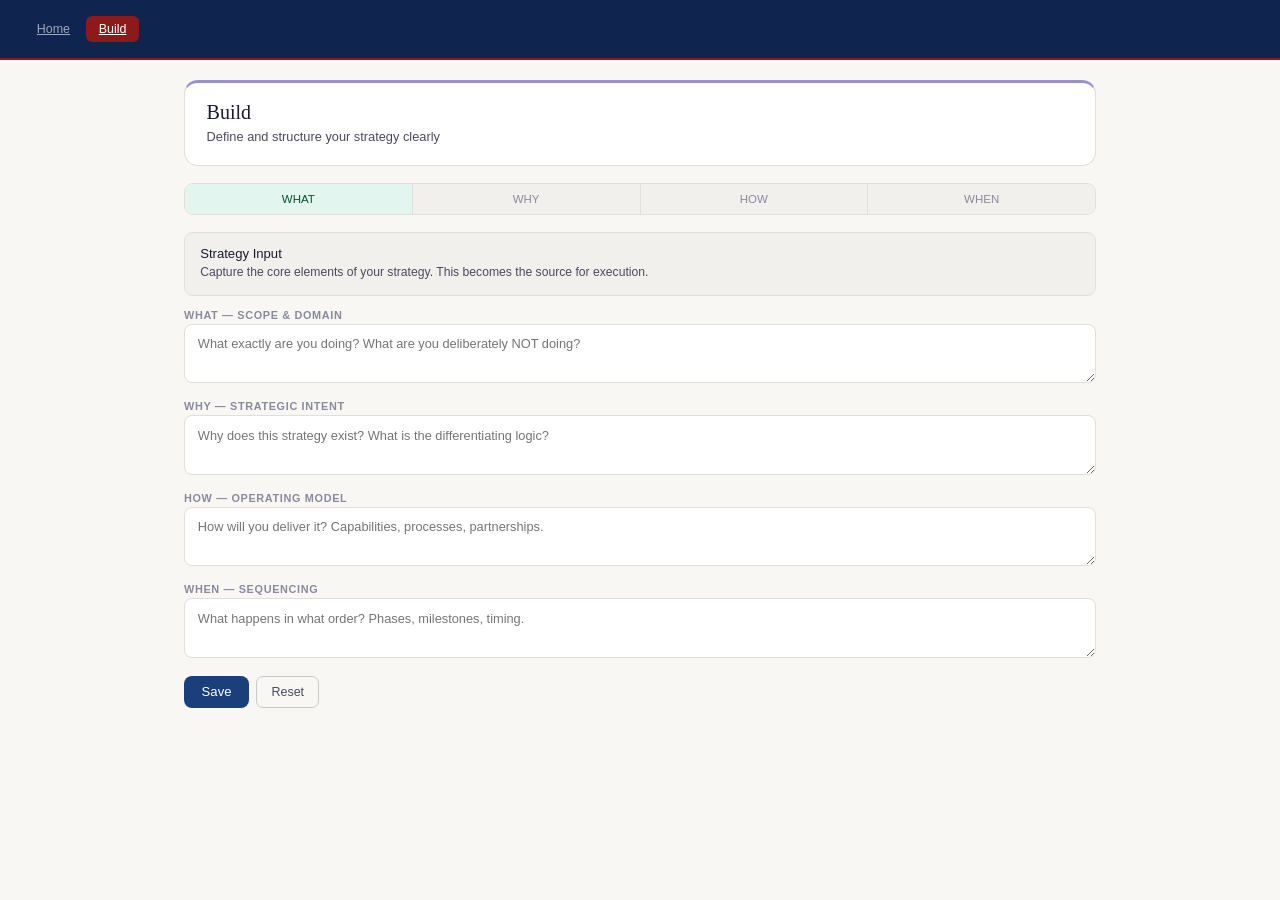
==== commit 503f2011: "Update build.html" ====
--- a/build.html
+++ b/build.html
@@ -59,806 +59,3 @@
 
 </body>
 </html>
-<!DOCTYPE html>
-<html lang="en">
-<head>
-<meta charset="UTF-8">
-<meta name="viewport" content="width=device-width, initial-scale=1.0">
-<title>S2R FOUNDATIONS — Strategy Definition Blueprint | Impactis Consulting</title>
-<link rel="preconnect" href="https://fonts.googleapis.com">
-<link href="https://fonts.googleapis.com/css2?family=DM+Sans:ital,opsz,wght@0,9..40,300;0,9..40,400;0,9..40,500;0,9..40,600;1,9..40,400&family=DM+Serif+Display&display=swap" rel="stylesheet">
-<style>
-:root{--navy:#1B3F7A;--navy-dk:#0F2550;--red:#8C1A1A;--bg:#F8F7F4;--surf:#FFFFFF;--surf2:#F2F0EC;--bdr:#E2DFD8;--bdr2:#CCC9C0;--tx:#1A1A2E;--tx2:#4A4A5E;--tx3:#8A8A9E;--fp-bg:#EEF2FA;--fp-bd:#6B8FCC;--fp-tx:#1B3F7A;--fw-bg:#FEF3E2;--fw-bd:#D8920A;--fw-tx:#7A4500;--fv-bg:#E2F5EE;--fv-bd:#2EA87A;--fv-tx:#0A5030;--fe-bg:#EDE8F8;--fe-bd:#7B5CC8;--fe-tx:#3A1A8A;--dd-bg:#FEF3E2;--dd-bd:#D8920A;--dd-tx:#7A4500;--di-bg:#EEF2FA;--di-bd:#6B8FCC;--di-tx:#1B3F7A;--dg-bg:#E2F5EE;--dg-bd:#2EA87A;--dg-tx:#0A5030}
-*{box-sizing:border-box;margin:0;padding:0}
-body{font-family:'DM Sans',sans-serif;background:var(--bg);color:var(--tx);min-height:100vh;padding-bottom:80px}
-.topnav{background:var(--navy-dk);padding:0 1rem;display:flex;align-items:center;justify-content:space-between;height:60px;position:sticky;top:0;z-index:200;border-bottom:2px solid var(--red)}
-.brand{display:flex;align-items:center;gap:10px;text-decoration:none;flex-shrink:0}
-.brand-name{font-family:'DM Serif Display',serif;font-size:.95rem;color:#fff}
-.brand-sub{font-size:.58rem;color:rgba(255,255,255,.4);text-transform:uppercase;letter-spacing:.09em;display:block}
-.nav-links{display:flex;gap:1px;overflow-x:auto;flex-shrink:0}
-.nav-links::-webkit-scrollbar{height:0}
-.nb{padding:.35rem .6rem;border:none;background:none;color:rgba(255,255,255,.5);font-family:'DM Sans',sans-serif;font-size:.68rem;font-weight:500;cursor:pointer;border-radius:5px;transition:all .15s;white-space:nowrap;flex-shrink:0}
-.nb:hover{background:rgba(255,255,255,.1);color:#fff}
-.nb.act{background:var(--red);color:#fff;font-weight:600}
-.nb.lock{opacity:.5}
-.hero{background:var(--navy-dk);padding:2.25rem 1.5rem 1.75rem;text-align:center;position:relative;overflow:hidden}
-.hero::before{content:'';position:absolute;inset:0;background:radial-gradient(circle at 15% 60%,rgba(123,92,200,.12),transparent 55%),radial-gradient(circle at 85% 25%,rgba(44,80,153,.18),transparent 50%)}
-.hero-badge{display:inline-block;background:rgba(123,92,200,.25);border:1px solid rgba(123,92,200,.5);color:rgba(255,255,255,.85);padding:.22rem .8rem;border-radius:20px;font-size:.63rem;font-weight:600;letter-spacing:.1em;text-transform:uppercase;margin-bottom:.8rem;position:relative}
-.hero h1{font-family:'DM Serif Display',serif;font-size:1.8rem;color:#fff;line-height:1.25;margin-bottom:.45rem;position:relative}
-.hero h1 em{color:#C8A8F0;font-style:normal}
-.hero-def{background:rgba(255,255,255,.06);border:1px solid rgba(255,255,255,.12);border-radius:11px;padding:.8rem 1.25rem;max-width:720px;margin:.6rem auto 0;position:relative}
-.hero-def p{font-size:.79rem;color:rgba(255,255,255,.7);line-height:1.7;font-style:italic}
-.hero-def cite{font-size:.6rem;color:rgba(255,255,255,.38);display:block;margin-top:.3rem;text-transform:uppercase;letter-spacing:.06em;font-style:normal}
-.tabs-wrap{background:var(--surf);border-bottom:1px solid var(--bdr);position:sticky;top:60px;z-index:90}
-.tabs{display:flex;max-width:1000px;margin:0 auto;overflow-x:auto}
-.tabs::-webkit-scrollbar{height:0}
-.tab{flex:1;min-width:110px;padding:.65rem .35rem;border:none;background:none;font-family:'DM Sans',sans-serif;font-size:.7rem;font-weight:500;color:var(--tx3);cursor:pointer;border-bottom:2px solid transparent;transition:all .15s;text-align:center}
-.tab:hover{color:var(--tx);background:var(--surf2)}
-.tab.act{color:var(--navy);border-bottom-color:var(--navy);font-weight:600}
-.tab .tn{display:block;font-size:.55rem;font-weight:700;letter-spacing:.07em;text-transform:uppercase;opacity:.5;margin-bottom:1px}
-.main{max-width:1000px;margin:0 auto;padding:1.2rem 1rem 3rem}
-.ts{display:none}.ts.act{display:block}
-.sh{border-radius:10px;padding:.9rem 1.15rem;margin-bottom:.85rem;border-left:4px solid}
-.sh.p{background:var(--fp-bg);border-left-color:var(--fp-bd)}
-.sh.w{background:var(--fw-bg);border-left-color:var(--fw-bd)}
-.sh.v{background:var(--fv-bg);border-left-color:var(--fv-bd)}
-.sh.e{background:var(--fe-bg);border-left-color:var(--fe-bd)}
-.sh-title{font-family:'DM Serif Display',serif;font-size:1rem;margin-bottom:.18rem}
-.sh-sub{font-size:.74rem;color:var(--tx2);line-height:1.55}
-.cg{display:grid;grid-template-columns:repeat(auto-fill,minmax(275px,1fr));gap:.6rem;margin-bottom:.85rem}
-.cc{border-radius:10px;overflow:hidden;border:1px solid;transition:box-shadow .12s}
-.cc:hover{box-shadow:0 3px 10px rgba(0,0,0,.08)}
-.cc-hdr{padding:.65rem .85rem;display:flex;align-items:center;gap:6px;cursor:pointer;user-select:none}
-.cc-num{width:19px;height:19px;border-radius:50%;display:flex;align-items:center;justify-content:center;font-size:.58rem;font-weight:700;flex-shrink:0}
-.cc-name{font-size:.81rem;font-weight:600;flex:1}
-.cc-chev{font-size:.62rem;transition:transform .18s;flex-shrink:0}
-.cc-chev.op{transform:rotate(180deg)}
-.cc-body{display:none;padding:.6rem .85rem .85rem;border-top:1px solid rgba(0,0,0,.07)}
-.cc-body.op{display:block}
-.cl{font-size:.58rem;font-weight:700;text-transform:uppercase;letter-spacing:.07em;margin-bottom:2px;opacity:.65}
-.ct{font-size:.75rem;line-height:1.6;margin-bottom:.42rem}
-.cfail{border-radius:7px;padding:.4rem .58rem;margin-bottom:.45rem;background:rgba(140,26,26,.08);border:1px solid rgba(140,26,26,.17)}
-.cg-box{border-radius:8px;padding:.5rem .65rem;margin-top:.5rem;border:1px dashed rgba(0,0,0,.2);background:rgba(255,255,255,.55)}
-.cg-lbl{font-size:.57rem;font-weight:700;text-transform:uppercase;letter-spacing:.07em;margin-bottom:.25rem;opacity:.6}
-.cg-q{font-size:.76rem;font-weight:500;line-height:1.45;margin-bottom:.38rem}
-.cg-box textarea{width:100%;border:1px solid rgba(0,0,0,.15);border-radius:6px;padding:.35rem .5rem;font-size:.73rem;font-family:'DM Sans',sans-serif;resize:vertical;min-height:46px;background:rgba(255,255,255,.8);line-height:1.5}
-.cg-box textarea:focus{outline:none;border-color:var(--navy)}
-.char-c{font-size:.58rem;text-align:right;margin-top:2px;opacity:.5}
-.eg{display:grid;grid-template-columns:repeat(auto-fill,minmax(270px,1fr));gap:.8rem;margin-bottom:1rem}
-.ec{border-radius:12px;border:1px solid var(--bdr);background:var(--surf);overflow:hidden}
-.ec-top{padding:.9rem 1rem .7rem;border-bottom:1px solid var(--bdr)}
-.ec-badge{font-size:.58rem;font-weight:700;text-transform:uppercase;letter-spacing:.07em;padding:2px 6px;border-radius:4px;display:inline-block;margin-bottom:.4rem}
-.ec-lbl{font-size:.62rem;font-weight:600;color:var(--tx3);text-transform:uppercase;letter-spacing:.07em;margin-bottom:.15rem}
-.ec-title{font-family:'DM Serif Display',serif;font-size:1rem;margin-bottom:.12rem}
-.ec-ans{font-size:.7rem;font-style:italic;opacity:.75;margin-bottom:.28rem;color:var(--tx2)}
-.ec-sub{font-size:.73rem;color:var(--tx2);line-height:1.55}
-.ec-out{display:inline-block;font-size:.67rem;font-weight:600;padding:2px 8px;border-radius:5px;margin-top:.4rem}
-.ec-body{padding:.8rem 1rem}
-.ec-sl{font-size:.58rem;font-weight:700;text-transform:uppercase;letter-spacing:.07em;color:var(--tx3);margin-bottom:.35rem}
-.ec-mode{padding:.35rem 0;border-top:1px solid var(--bdr);display:flex;gap:6px;align-items:flex-start}
-.ec-mode:first-child{border-top:none}
-.ec-dot{width:5px;height:5px;border-radius:50%;flex-shrink:0;margin-top:5px}
-.ec-mt{font-size:.74rem;color:var(--tx2);line-height:1.5}
-.ec-cycle{display:flex;flex-wrap:wrap;gap:3px;margin-bottom:.55rem}
-.ec-step{font-size:.65rem;font-weight:500;padding:2px 7px;border-radius:5px}
-.ec-cad{border-radius:8px;padding:.48rem .65rem;border:1px solid var(--bdr);margin-top:.5rem}
-.cad-row{font-size:.72rem;color:var(--tx2);padding:2px 0;display:flex;gap:6px}
-.cad-dot{width:4px;height:4px;border-radius:50%;flex-shrink:0;margin-top:7px}
-.fail-b{margin-top:.65rem;background:#FEE;border-radius:7px;padding:.4rem .58rem;border-left:3px solid #E04040}
-.fl{font-size:.58rem;font-weight:700;color:#8C1A1A;text-transform:uppercase;letter-spacing:.06em;margin-bottom:1px}
-.ft{font-size:.72rem;color:#7A1A1A}
-.eg-box{background:rgba(27,63,122,.05);border:1px dashed rgba(27,63,122,.22);border-radius:8px;padding:.55rem .7rem;margin-top:.7rem}
-.eg-lbl{font-size:.58rem;font-weight:700;text-transform:uppercase;letter-spacing:.07em;color:var(--navy);opacity:.65;margin-bottom:.24rem}
-.eg-q{font-size:.75rem;font-weight:500;color:var(--navy);line-height:1.45;margin-bottom:.35rem}
-.eg-box textarea{width:100%;border:1px solid rgba(27,63,122,.22);border-radius:6px;padding:.35rem .5rem;font-size:.72rem;font-family:'DM Sans',sans-serif;resize:vertical;min-height:44px;background:rgba(255,255,255,.8)}
-.eg-box textarea:focus{outline:none;border-color:var(--navy)}
-.arch{background:var(--surf);border:1px solid var(--bdr);border-radius:13px;padding:1.1rem 1.25rem;margin-bottom:1rem;border-top:3px solid var(--navy)}
-.arch-title{font-family:'DM Serif Display',serif;font-size:1.1rem;color:var(--navy);margin-bottom:.22rem}
-.arch-sub{font-size:.76rem;color:var(--tx2);line-height:1.55;margin-bottom:.9rem}
-.arch-layers{display:grid;grid-template-columns:repeat(3,1fr);gap:.6rem;margin-bottom:.9rem}
-.al{border-radius:10px;padding:.75rem .9rem;border:1px solid}
-.al-num{font-size:.58rem;font-weight:700;text-transform:uppercase;letter-spacing:.08em;margin-bottom:.25rem;opacity:.65}
-.al-title{font-size:.86rem;font-weight:600;margin-bottom:.18rem}
-.al-sub{font-size:.62rem;text-transform:uppercase;letter-spacing:.06em;margin-bottom:.3rem;opacity:.65}
-.al-what{font-size:.74rem;line-height:1.5;margin-bottom:.28rem}
-.al-fail{font-size:.7rem;font-style:italic;opacity:.7}
-.arch-ins{background:var(--navy-dk);border-radius:10px;padding:.95rem 1.1rem;color:#fff;margin-top:.6rem}
-.ai-title{font-family:'DM Serif Display',serif;font-size:.98rem;color:#C8A8F0;margin-bottom:.45rem}
-.ai-cols{display:grid;grid-template-columns:1fr 1fr;gap:.8rem}
-.ai-lbl{font-size:.6rem;font-weight:700;text-transform:uppercase;letter-spacing:.07em;color:rgba(255,255,255,.45);margin-bottom:.27rem}
-.ai-item{font-size:.74rem;color:rgba(255,255,255,.72);line-height:1.5;padding:2px 0}
-.ai-item::before{content:"→ ";opacity:.45}
-.ai-truth{background:rgba(200,168,240,.12);border:1px solid rgba(200,168,240,.28);border-radius:8px;padding:.6rem .8rem;margin-top:.7rem}
-.ai-truth p{font-size:.78rem;color:rgba(255,255,255,.82);line-height:1.65;font-style:italic}
-.chain-wrap{display:flex;flex-direction:column;margin-bottom:1rem}
-.cs{display:flex;align-items:stretch;position:relative}
-.cc-conn{display:flex;flex-direction:column;align-items:center;flex-shrink:0;width:38px}
-.cn-dot{width:28px;height:28px;border-radius:50%;display:flex;align-items:center;justify-content:center;font-size:.72rem;font-weight:700;flex-shrink:0;z-index:2;margin-top:11px}
-.cn-line{width:2px;flex:1;margin:0 auto}
-.cs:last-child .cn-line{display:none}
-.cc-cont{flex:1;padding:.42rem .2rem .42rem .35rem;margin-bottom:.45rem}
-.ch-card{border-radius:9px;border:1px solid;padding:.75rem .9rem;cursor:pointer;transition:box-shadow .12s}
-.ch-card:hover{box-shadow:0 3px 9px rgba(0,0,0,.07)}
-.ch-hdr{display:flex;align-items:center;justify-content:space-between}
-.ch-title{font-size:.85rem;font-weight:600}
-.ch-body{display:none;margin-top:.55rem;border-top:1px solid rgba(0,0,0,.08);padding-top:.55rem}
-.ch-body.op{display:block}
-.ch-lbl{font-size:.57rem;font-weight:700;text-transform:uppercase;letter-spacing:.06em;margin-bottom:1px;opacity:.63}
-.ch-txt{font-size:.75rem;line-height:1.6;margin-bottom:.38rem}
-.ch-fail{border-radius:6px;padding:.38rem .55rem;margin-bottom:.42rem;background:rgba(140,26,26,.08);border:1px solid rgba(140,26,26,.15)}
-.ch-gbox{border-radius:7px;padding:.45rem .6rem;border:1px dashed rgba(0,0,0,.17);background:rgba(255,255,255,.5)}
-.ch-glbl{font-size:.57rem;font-weight:700;text-transform:uppercase;letter-spacing:.06em;margin-bottom:.22rem;opacity:.58}
-.ch-gq{font-size:.75rem;font-weight:500;line-height:1.42;margin-bottom:.34rem}
-.ch-gbox textarea{width:100%;border:1px solid var(--bdr2);border-radius:5px;padding:.32rem .48rem;font-size:.72rem;font-family:'DM Sans',sans-serif;resize:vertical;min-height:42px;background:rgba(255,255,255,.85)}
-.ch-gbox textarea:focus{outline:none;border-color:var(--navy)}
-.dig-grid{display:grid;grid-template-columns:repeat(3,1fr);gap:.75rem;margin-bottom:.9rem}
-.dc{border-radius:12px;border:1px solid;overflow:hidden}
-.dc-top{padding:.8rem .9rem;border-bottom:1px solid rgba(0,0,0,.08)}
-.dc-badge{font-size:.58rem;font-weight:700;text-transform:uppercase;letter-spacing:.08em;padding:2px 6px;border-radius:4px;display:inline-block;margin-bottom:.35rem}
-.dc-title{font-family:'DM Serif Display',serif;font-size:1.05rem;margin-bottom:.15rem}
-.dc-el{font-size:.68rem;font-weight:500;opacity:.65}
-.dc-body{padding:.75rem .9rem}
-.dc-sl{font-size:.57rem;font-weight:700;text-transform:uppercase;letter-spacing:.07em;margin-bottom:.27rem;opacity:.58}
-.dc-txt{font-size:.75rem;line-height:1.6;margin-bottom:.45rem}
-.dp{display:inline-block;font-size:.65rem;font-weight:500;padding:2px 6px;border-radius:5px;margin:2px 2px 2px 0}
-.dh{display:flex;align-items:flex-start;gap:5px;margin-bottom:.25rem}
-.dh-dot{width:4px;height:4px;border-radius:50%;flex-shrink:0;margin-top:6px}
-.dh-txt{font-size:.72rem;line-height:1.5;color:var(--tx2)}
-.dl-tag{border-radius:6px;padding:.45rem .65rem;margin-top:.65rem;font-size:.72rem}
-.dig-map-wrap{background:var(--surf);border:1px solid var(--bdr);border-radius:12px;padding:1rem 1.15rem}
-.dig-map-title{font-family:'DM Serif Display',serif;font-size:1rem;color:var(--navy);margin-bottom:.2rem}
-.dig-map-sub{font-size:.74rem;color:var(--tx2);margin-bottom:.7rem}
-.dmt{width:100%;border-collapse:collapse;font-size:.74rem}
-.dmt th{padding:.45rem .7rem;text-align:left;font-size:.57rem;font-weight:700;text-transform:uppercase;letter-spacing:.07em;border-bottom:2px solid var(--bdr);background:var(--surf2)}
-.dmt td{padding:.42rem .7rem;vertical-align:top;border-bottom:1px solid var(--bdr);line-height:1.5}
-.dmt tr:last-child td{border-bottom:none}
-.mt{display:inline-block;font-size:.63rem;font-weight:600;padding:1px 5px;border-radius:4px;margin:1px}
-.assess-bar{position:fixed;bottom:0;left:0;right:0;background:var(--navy-dk);border-top:2px solid var(--red);padding:.65rem 1.25rem;display:flex;align-items:center;justify-content:space-between;z-index:300}
-.ap{display:flex;align-items:center;gap:.55rem}
-.adots{display:flex;gap:2px}
-.adot{width:6px;height:6px;border-radius:50%;background:rgba(255,255,255,.18);transition:background .18s}
-.adot.f{background:rgba(200,168,240,.75)}
-.albl{font-size:.7rem;color:rgba(255,255,255,.55)}
-.acta{padding:.45rem 1.1rem;border-radius:8px;border:none;font-family:'DM Sans',sans-serif;font-size:.78rem;font-weight:600;cursor:pointer;transition:all .15s}
-.acta.rdy{background:#C8A8F0;color:var(--navy-dk)}
-.acta.pnd{background:rgba(255,255,255,.08);color:rgba(255,255,255,.35);cursor:default}
-.ao{position:fixed;inset:0;background:rgba(15,37,80,.92);z-index:400;display:none;align-items:flex-start;justify-content:center;padding:2rem 1rem;overflow-y:auto}
-.ao.op{display:flex}
-.ap-panel{background:var(--bg);border-radius:16px;max-width:740px;width:100%;padding:1.75rem;position:relative}
-.ap-title{font-family:'DM Serif Display',serif;font-size:1.4rem;color:var(--navy);margin-bottom:.2rem}
-.ap-sub{font-size:.78rem;color:var(--tx2);margin-bottom:1.25rem}
-.dsg{display:grid;grid-template-columns:repeat(3,1fr);gap:.65rem;margin-bottom:1.1rem}
-.dsc{border-radius:11px;padding:.9rem 1rem;border:1px solid}
-.dsc-l{font-size:.6rem;font-weight:700;text-transform:uppercase;letter-spacing:.08em;margin-bottom:.25rem;opacity:.65}
-.dsc-s{font-size:1.85rem;font-weight:700;margin-bottom:.18rem;line-height:1}
-.dsc-m{font-size:.73rem;font-weight:600;margin-bottom:.35rem}
-.dsc-bar{height:4px;border-radius:3px;margin-bottom:.45rem;background:var(--bdr)}
-.dsc-fill{height:4px;border-radius:3px;transition:width .5s ease}
-.dsc-gaps{font-size:.7rem;color:var(--tx2);line-height:1.55}
-.ai-panel{background:var(--navy-dk);border-radius:10px;padding:.9rem 1.1rem;color:#fff;margin-bottom:.9rem}
-.ai-pt{font-size:.68rem;font-weight:700;text-transform:uppercase;letter-spacing:.07em;color:#C8A8F0;margin-bottom:.3rem}
-.ai-ptxt{font-size:.78rem;color:rgba(255,255,255,.78);line-height:1.62}
-.ua-box{background:var(--surf2);border-radius:9px;padding:.75rem .9rem;margin-bottom:.9rem}
-.ua-t{font-size:.73rem;font-weight:600;color:var(--tx);margin-bottom:.35rem}
-.ua-i{font-size:.71rem;color:var(--tx3);padding:2px 0}
-.close-ao{position:absolute;top:.9rem;right:.9rem;background:none;border:none;font-size:1.1rem;cursor:pointer;color:var(--tx3)}
-.ib{background:var(--surf);border:1px solid var(--bdr);border-radius:12px;padding:.95rem 1.2rem;margin-bottom:.9rem;border-top:3px solid var(--fe-bd)}
-.ib-title{font-family:'DM Serif Display',serif;font-size:1rem;margin-bottom:.22rem}
-.ib-sub{font-size:.76rem;color:var(--tx2);line-height:1.6}
-@media(max-width:680px){.dig-grid,.arch-layers,.ai-cols,.dsg{grid-template-columns:1fr}.cg{grid-template-columns:1fr}.hero h1{font-size:1.45rem}}
-footer{background:var(--navy-dk);color:rgba(255,255,255,.32);text-align:center;padding:.9rem;font-size:.66rem;border-top:2px solid var(--red)}
-</style>
-</head>
-<body>
-<nav class="topnav">
-  <a class="brand" href="#">
-    <div><span class="brand-name">IMPACTIS</span><span class="brand-sub">Strategy2Results®</span></div>
-  </a>
-  <div style="font-size:.68rem;color:rgba(255,255,255,.45);font-weight:500;letter-spacing:.05em">Strategy Foundation Diagnostics</div>
-</nav>
-
-<div class="hero">
-  <div class="hero-badge">Module 1 · Access Controlled · Strategy Foundations</div>
-  <h1>Strategy <em>Foundations</em></h1>
-  <div class="hero-def">
-    <p>Strategy is the output of iterative thinking, logic and process to determine what, why, how and when an organisation creates, delivers and sustains value to its stakeholders while navigating the forces within its operating environment.</p>
-    <cite>Strategy2Results® Master Definition</cite>
-  </div>
-</div>
-
-<div class="tabs-wrap">
-  <div class="tabs">
-    <button class="tab act" onclick="goTab(1)"><span class="tn">Part 1</span>Strategy Definition</button>
-    <button class="tab" onclick="goTab(2)"><span class="tn">Part 2</span>Strategy Engine</button>
-    <button class="tab" onclick="goTab(3)"><span class="tn">Part 3</span>Causal Logic Chain</button>
-    <button class="tab" onclick="goTab(4)"><span class="tn">Part 4</span>DIG Alignment</button>
-  </div>
-</div>
-
-<div class="main">
-<div class="ts act" id="t1">
-  <div class="ib"><div class="ib-title">The granular breakdown — distilling the critical elements</div><div class="ib-sub">Each concept in the master definition carries strategic weight. Understanding what each means — and what breaks when it is missing — is the foundation of all work that follows. Each card closes with a guiding question for your organisation. Your responses feed the strategy gap assessment at the bottom of the page.</div></div>
-  <div class="sh p"><div class="sh-title" style="color:var(--fp-tx)">Output · Iterative · Thinking &amp; Logic · Process</div><div class="sh-sub">The nature and mechanism of strategy itself — what it is and how it works as a system.</div></div>
-  <div class="cg" id="g-proc"></div>
-  <div class="sh w" style="margin-top:.55rem"><div class="sh-title" style="color:var(--fw-tx)">The 4 Ws — What · Why · How · When</div><div class="sh-sub">The four strategic dimensions that define every coherent strategy. Weakness in any one creates structural incompleteness across the DIG framework.</div></div>
-  <div class="cg" id="g-4w"></div>
-  <div class="sh v" style="margin-top:.55rem"><div class="sh-title" style="color:var(--fv-tx)">Value Triad — Creates · Delivers · Sustains</div><div class="sh-sub">The three layers of value that every strategy must design explicitly. Partial chains produce partial results — and usually undetected leakage.</div></div>
-  <div class="cg" id="g-vt"></div>
-  <div class="sh e" style="margin-top:.55rem"><div class="sh-title" style="color:var(--fe-tx)">Stakeholders · Navigating · Forces · Operating Environment</div><div class="sh-sub">The external and relational context within which every strategy must be designed and navigated. These are not background conditions — they are active variables.</div></div>
-  <div class="cg" id="g-env"></div>
-</div>
-
-<div class="ts" id="t2">
-  <div class="ib"><div class="ib-title">The Strategy Engine — three interlocked components</div><div class="ib-sub">Three components must run simultaneously for strategy to be both sharp and durable. They have distinct roles. Confusion between them is itself a strategic failure. Each card includes a guiding question for your current reality.</div></div>
-  <div class="eg" id="eg-grid"></div>
-  <div class="arch">
-    <div class="arch-title">Critical Architecture — How They Stack</div>
-    <div class="arch-sub">The three components are not equal alternatives. They form a layered system. Each layer has a distinct role, and failure in any one cannot be compensated by strength in another.</div>
-    <div class="arch-layers">
-      <div class="al" style="background:var(--fp-bg);border-color:var(--fp-bd)"><div class="al-num" style="color:var(--fp-tx)">Layer 1 — Foundation</div><div class="al-title" style="color:var(--fp-tx)">Thinking Logic</div><div class="al-sub" style="color:var(--fp-tx)">Determines whether conclusions are sound</div><div class="al-what" style="color:var(--fp-tx)">The quality of cognitive reasoning that drives every strategic judgement. Get this wrong and everything built on top is sophisticated nonsense.</div><div class="al-fail" style="color:var(--fp-tx)">Poor logic → well-structured, confident, wrong decisions</div></div>
-      <div class="al" style="background:var(--fw-bg);border-color:var(--fw-bd)"><div class="al-num" style="color:var(--fw-tx)">Layer 2 — Scaffolding</div><div class="al-title" style="color:var(--fw-tx)">Process</div><div class="al-sub" style="color:var(--fw-tx)">Organises thinking into repeatable steps</div><div class="al-what" style="color:var(--fw-tx)">Without process, good thinking stays in people's heads. Process converts private insight into shared, testable, documented strategic positions that survive leadership change.</div><div class="al-fail" style="color:var(--fw-tx)">Poor process → inconsistent decisions that restart every cycle</div></div>
-      <div class="al" style="background:var(--fv-bg);border-color:var(--fv-bd)"><div class="al-num" style="color:var(--fv-tx)">Layer 3 — Motion</div><div class="al-title" style="color:var(--fv-tx)">Iterative Nature</div><div class="al-sub" style="color:var(--fv-tx)">Revisits and improves decisions over time</div><div class="al-what" style="color:var(--fv-tx)">Even sound logic well-structured will become stale. Iteration is what keeps strategy alive — testing assumptions against reality and revising in response to evidence.</div><div class="al-fail" style="color:var(--fv-tx)">Poor iteration → stale strategy defended as settled doctrine</div></div>
-    </div>
-    <div class="arch-ins">
-      <div class="ai-title">The Real Insight — Where most organisations fail</div>
-      <div class="ai-cols">
-        <div><div class="ai-lbl">What most organisations do</div><div class="ai-item">Focus heavily on Process (frameworks, templates)</div><div class="ai-item">Add some Iteration (reviews, strategy days)</div><div class="ai-item">Largely ignore Thinking Logic — the quality of reasoning</div></div>
-        <div><div class="ai-lbl">What the result looks like</div><div class="ai-item">Well-structured, regularly reviewed… bad decisions</div><div class="ai-item">Strategy that is internally coherent but fundamentally wrong</div><div class="ai-item">Confidence that is not grounded in sound logic</div></div>
-      </div>
-      <div class="ai-truth"><p>"Thinking Logic determines whether we are right. Process ensures we are consistent. Iteration ensures we get better. Most organisations only invest seriously in Process — which is why most strategy fails not from lack of effort but from errors of logic, not errors of data."</p></div>
-    </div>
-  </div>
-</div>
-
-<div class="ts" id="t3">
-  <div class="ib"><div class="ib-title">Causal Logic Chain — input to output</div><div class="ib-sub">The end-to-end causal chain: how inputs become strategy. Each stage is a necessary condition for the next. Weakness at any stage propagates forward as strategic failure. Each stage includes a guiding question to locate your current position in the chain.</div></div>
-  <div class="chain-wrap" id="chain-wrap"></div>
-</div>
-
-<div class="ts" id="t4">
-  <div class="ib"><div class="ib-title">DIG Framework Alignment — Direction · Influence · Grounding</div><div class="ib-sub">Each element of the master definition maps to exactly one DIG layer. This mapping is the architecture of the BUILD journey — Base Camps 1, 2, and 3 are built precisely on these foundations.</div></div>
-  <div class="dig-grid">
-    <div class="dc" style="border-color:var(--dd-bd)">
-      <div class="dc-top" style="background:var(--dd-bg)">
-        <div class="dc-badge" style="background:rgba(215,140,10,.2);color:var(--dd-tx);border:1px solid var(--dd-bd)">Layer 1 · Base Camp 1</div>
-        <div class="dc-title" style="color:var(--dd-tx)">Direction</div>
-        <div class="dc-el" style="color:var(--dd-tx)">What + Why — Scope, Intent &amp; Differentiation</div>
-      </div>
-      <div class="dc-body">
-        <div class="dc-sl" style="color:var(--dd-tx)">What it covers</div>
-        <div class="dc-txt">Where the organisation plays and why it expects to win. The purpose that makes all other choices coherent. Direction is established before execution begins — it is the tested, expressed position on WHAT and WHY.</div>
-        <div class="dc-sl" style="color:var(--dd-tx)">Outputs from BC1 Lenses 1–4</div>
-        <div style="margin-bottom:.55rem"><span class="dp" style="background:var(--dd-bg);color:var(--dd-tx);border:1px solid var(--dd-bd)">Strategic intent (WHY)</span><span class="dp" style="background:var(--dd-bg);color:var(--dd-tx);border:1px solid var(--dd-bd)">Domain scope (WHAT)</span><span class="dp" style="background:var(--dd-bg);color:var(--dd-tx);border:1px solid var(--dd-bd)">SiP success picture</span><span class="dp" style="background:var(--dd-bg);color:var(--dd-tx);border:1px solid var(--dd-bd)">OKR architecture</span><span class="dp" style="background:var(--dd-bg);color:var(--dd-tx);border:1px solid var(--dd-bd)">ABCV integrity check</span></div>
-        <div class="dc-sl" style="color:var(--dd-tx)">Health indicators</div>
-        <div class="dh"><div class="dh-dot" style="background:var(--dd-bd)"></div><div class="dh-txt">Every leader can state WHAT and WHY in one sentence</div></div>
-        <div class="dh"><div class="dh-dot" style="background:var(--dd-bd)"></div><div class="dh-txt">Decisions are consistently filtered through the WHY</div></div>
-        <div class="dh"><div class="dh-dot" style="background:var(--dd-bd)"></div><div class="dh-txt">Direction is stable across leadership change</div></div>
-        <div class="dh"><div class="dh-dot" style="background:var(--dd-bd)"></div><div class="dh-txt">Stakeholders can articulate why they choose this organisation</div></div>
-        <div class="dl-tag" style="background:rgba(215,140,10,.1);border:1px solid rgba(215,140,10,.22);color:var(--dd-tx)">BC1: Lens 1 (Heart &amp; Mind) · Lens 2 (SiP) · Lens 3 (KISS &amp; OKR) · Lens 4 (ABCV)</div>
-      </div>
-    </div>
-    <div class="dc" style="border-color:var(--di-bd)">
-      <div class="dc-top" style="background:var(--di-bg)">
-        <div class="dc-badge" style="background:rgba(107,143,204,.2);color:var(--di-tx);border:1px solid var(--di-bd)">Layer 2 · Base Camp 2</div>
-        <div class="dc-title" style="color:var(--di-tx)">Influence</div>
-        <div class="dc-el" style="color:var(--di-tx)">How + When — Execution &amp; Performance Architecture</div>
-      </div>
-      <div class="dc-body">
-        <div class="dc-sl" style="color:var(--di-tx)">What it covers</div>
-        <div class="dc-txt">How the organisation mobilises its capabilities, people, and resources to deliver strategy. Influence converts Direction into real accountabilities, decisions, and measurable performance — the HOW and WHEN of execution.</div>
-        <div class="dc-sl" style="color:var(--di-tx)">Outputs from BC2 Lenses 5–8</div>
-        <div style="margin-bottom:.55rem"><span class="dp" style="background:var(--di-bg);color:var(--di-tx);border:1px solid var(--di-bd)">Unclogging protocol</span><span class="dp" style="background:var(--di-bg);color:var(--di-tx);border:1px solid var(--di-bd)">PM architecture</span><span class="dp" style="background:var(--di-bg);color:var(--di-tx);border:1px solid var(--di-bd)">CXO expectation register</span><span class="dp" style="background:var(--di-bg);color:var(--di-tx);border:1px solid var(--di-bd)">RRR cycle</span><span class="dp" style="background:var(--di-bg);color:var(--di-tx);border:1px solid var(--di-bd)">Accountability map</span></div>
-        <div class="dc-sl" style="color:var(--di-tx)">Health indicators</div>
-        <div class="dh"><div class="dh-dot" style="background:var(--di-bd)"></div><div class="dh-txt">HOW is explicit — traceable to capability and resourcing</div></div>
-        <div class="dh"><div class="dh-dot" style="background:var(--di-bd)"></div><div class="dh-txt">Decision rights are clear and exercised with accountability</div></div>
-        <div class="dh"><div class="dh-dot" style="background:var(--di-bd)"></div><div class="dh-txt">Performance expectations are documented per function</div></div>
-        <div class="dh"><div class="dh-dot" style="background:var(--di-bd)"></div><div class="dh-txt">Strategic blockers are visible and are being removed</div></div>
-        <div class="dl-tag" style="background:rgba(107,143,204,.1);border:1px solid rgba(107,143,204,.22);color:var(--di-tx)">BC2: Lens 5 (Unclogging) · Lens 6 (PM Setup) · Lens 7 (Expectations) · Lens 8 (RRR)</div>
-      </div>
-    </div>
-    <div class="dc" style="border-color:var(--dg-bd)">
-      <div class="dc-top" style="background:var(--dg-bg)">
-        <div class="dc-badge" style="background:rgba(46,168,122,.2);color:var(--dg-tx);border:1px solid var(--dg-bd)">Layer 3 · Base Camp 3</div>
-        <div class="dc-title" style="color:var(--dg-tx)">Grounding</div>
-        <div class="dc-el" style="color:var(--dg-tx)">Sustains + Environment — Durability &amp; Cultural Fit</div>
-      </div>
-      <div class="dc-body">
-        <div class="dc-sl" style="color:var(--dg-tx)">What it covers</div>
-        <div class="dc-txt">What makes strategy durable — the fit between the organisation's internal conditions and the demands of its operating environment. Grounding addresses Sustains and the forces that shape the environment over time.</div>
-        <div class="dc-sl" style="color:var(--dg-tx)">Outputs from BC3 Lenses 9–11</div>
-        <div style="margin-bottom:.55rem"><span class="dp" style="background:var(--dg-bg);color:var(--dg-tx);border:1px solid var(--dg-bd)">ESRG alignment</span><span class="dp" style="background:var(--dg-bg);color:var(--dg-tx);border:1px solid var(--dg-bd)">Culture reinforcement plan</span><span class="dp" style="background:var(--dg-bg);color:var(--dg-tx);border:1px solid var(--dg-bd)">FIT operating rhythm</span><span class="dp" style="background:var(--dg-bg);color:var(--dg-tx);border:1px solid var(--dg-bd)">Org health register</span><span class="dp" style="background:var(--dg-bg);color:var(--dg-tx);border:1px solid var(--dg-bd)">Environmental fit assessment</span></div>
-        <div class="dc-sl" style="color:var(--dg-tx)">Health indicators</div>
-        <div class="dh"><div class="dh-dot" style="background:var(--dg-bd)"></div><div class="dh-txt">Culture actively reinforces strategic choices</div></div>
-        <div class="dh"><div class="dh-dot" style="background:var(--dg-bd)"></div><div class="dh-txt">ESRG is designed as strategic asset, not compliance burden</div></div>
-        <div class="dh"><div class="dh-dot" style="background:var(--dg-bd)"></div><div class="dh-txt">Organisation is adapting to forces, not just monitoring them</div></div>
-        <div class="dh"><div class="dh-dot" style="background:var(--dg-bd)"></div><div class="dh-txt">FIT (Fortify-Improve-Thrive) rhythm is active and funded</div></div>
-        <div class="dl-tag" style="background:rgba(46,168,122,.1);border:1px solid rgba(46,168,122,.22);color:var(--dg-tx)">BC3: Lens 9 (ESRG) · Lens 10 (Culture) · Lens 11 (FIT)</div>
-      </div>
-    </div>
-  </div>
-  <div class="dig-map-wrap">
-    <div class="dig-map-title">Strategy Definition → DIG Mapping</div>
-    <div class="dig-map-sub">Each element of the master definition is assigned to exactly one DIG layer — traced directly to the BASE CAMP and lens that activates it in the BUILD journey.</div>
-    <table class="dmt">
-      <thead><tr><th>Definition element</th><th>DIG layer</th><th>Base Camp</th><th>Primary lens(es)</th></tr></thead>
-      <tbody>
-        <tr><td>OUTPUT (strategy as deliverable)</td><td><span class="mt" style="background:var(--dd-bg);color:var(--dd-tx);border:1px solid var(--dd-bd)">Direction</span></td><td>BC1</td><td>Lens 4 — ABCV integrity</td></tr>
-        <tr><td>ITERATIVE (living feedback loop)</td><td><span class="mt" style="background:var(--dg-bg);color:var(--dg-tx);border:1px solid var(--dg-bd)">Grounding</span></td><td>BC3</td><td>Lens 11 — FIT operating rhythm</td></tr>
-        <tr><td>THINKING &amp; LOGIC (cognitive engine)</td><td><span class="mt" style="background:var(--dd-bg);color:var(--dd-tx);border:1px solid var(--dd-bd)">Direction</span></td><td>BC1</td><td>Lens 1 — Heart &amp; Mind alignment</td></tr>
-        <tr><td>PROCESS (structured container)</td><td><span class="mt" style="background:var(--di-bg);color:var(--di-tx);border:1px solid var(--di-bd)">Influence</span></td><td>BC2</td><td>Lens 6 — Performance management setup</td></tr>
-        <tr><td>WHAT (scope &amp; domain)</td><td><span class="mt" style="background:var(--dd-bg);color:var(--dd-tx);border:1px solid var(--dd-bd)">Direction</span></td><td>BC1</td><td>Lens 3 — KISS &amp; OKR definition</td></tr>
-        <tr><td>WHY (purpose &amp; rationale)</td><td><span class="mt" style="background:var(--dd-bg);color:var(--dd-tx);border:1px solid var(--dd-bd)">Direction</span></td><td>BC1</td><td>Lens 2 — Strategy visioning &amp; SiP</td></tr>
-        <tr><td>HOW (mechanism &amp; model)</td><td><span class="mt" style="background:var(--di-bg);color:var(--di-tx);border:1px solid var(--di-bd)">Influence</span></td><td>BC2</td><td>Lens 5 &amp; 6 — Unclogging &amp; PM setup</td></tr>
-        <tr><td>WHEN (timing &amp; sequencing)</td><td><span class="mt" style="background:var(--di-bg);color:var(--di-tx);border:1px solid var(--di-bd)">Influence</span></td><td>BC2</td><td>Lens 8 — RRR cycle</td></tr>
-        <tr><td>CREATES value</td><td><span class="mt" style="background:var(--dd-bg);color:var(--dd-tx);border:1px solid var(--dd-bd)">Direction</span></td><td>BC1</td><td>Lens 2 — SiP success picture</td></tr>
-        <tr><td>DELIVERS value</td><td><span class="mt" style="background:var(--di-bg);color:var(--di-tx);border:1px solid var(--di-bd)">Influence</span></td><td>BC2</td><td>Lens 7 — Performance expectations</td></tr>
-        <tr><td>SUSTAINS value</td><td><span class="mt" style="background:var(--dg-bg);color:var(--dg-tx);border:1px solid var(--dg-bd)">Grounding</span></td><td>BC3</td><td>Lens 11 — FIT operating rhythm</td></tr>
-        <tr><td>STAKEHOLDERS</td><td><span class="mt" style="background:var(--dd-bg);color:var(--dd-tx);border:1px solid var(--dd-bd)">Direction</span></td><td>BC1</td><td>Lens 2 — Multi-stakeholder SiP</td></tr>
-        <tr><td>NAVIGATING</td><td><span class="mt" style="background:var(--dg-bg);color:var(--dg-tx);border:1px solid var(--dg-bd)">Grounding</span></td><td>BC3</td><td>Lens 9 — ESRG &amp; environmental fit</td></tr>
-        <tr><td>THE FORCES</td><td><span class="mt" style="background:var(--dg-bg);color:var(--dg-tx);border:1px solid var(--dg-bd)">Grounding</span></td><td>BC3</td><td>Lens 9 &amp; 10 — ESRG &amp; Culture</td></tr>
-        <tr><td>OPERATING ENVIRONMENT</td><td><span class="mt" style="background:var(--dg-bg);color:var(--dg-tx);border:1px solid var(--dg-bd)">Grounding</span></td><td>BC3</td><td>Lens 9, 10, 11 — all Grounding lenses</td></tr>
-      </tbody>
-    </table>
-  </div>
-</div>
-</div>
-
-<div class="assess-bar">
-  <div class="ap"><div class="adots" id="adots"></div><div class="albl" id="albl">0 responses submitted</div></div>
-  <button class="acta pnd" id="acta" onclick="openA()">Generate Strategy Gap Assessment</button>
-</div>
-
-<div class="ao" id="ao">
-  <div class="ap-panel">
-    <button class="close-ao" onclick="closeA()">✕</button>
-    <div class="ap-title">Strategy Foundation Gap Report</div>
-    <div class="ap-sub">All 26 questions answered. Your responses have been scored and mapped across the three DIG layers.</div>
-    <div class="dsg" id="dsg"></div>
-    <div class="ai-panel" id="ai-panel"></div>
-    <div style="display:flex;gap:.65rem;margin-top:1rem;flex-wrap:wrap">
-      <button onclick="downloadReport()" style="flex:1;min-width:140px;padding:.55rem 1rem;background:var(--navy);color:#fff;border:none;border-radius:8px;font-family:'DM Sans',sans-serif;font-size:.8rem;font-weight:600;cursor:pointer">⬇ Download (.html)</button>
-      <button onclick="printReport()" style="flex:1;min-width:140px;padding:.55rem 1rem;background:#0A5030;color:#fff;border:none;border-radius:8px;font-family:'DM Sans',sans-serif;font-size:.8rem;font-weight:600;cursor:pointer">🖨 Save as PDF</button>
-      <button onclick="emailReport()" style="flex:1;min-width:160px;padding:.55rem 1rem;background:var(--surf);color:var(--navy);border:1px solid var(--di-bd);border-radius:8px;font-family:'DM Sans',sans-serif;font-size:.8rem;font-weight:600;cursor:pointer">✉ Email Report</button>
-      <button onclick="closeA()" style="padding:.55rem 1rem;background:none;color:var(--tx3);border:1px solid var(--bdr);border-radius:8px;font-family:'DM Sans',sans-serif;font-size:.8rem;cursor:pointer">Close</button>
-    </div>
-  </div>
-</div>
-
-<!-- ACCESS CONTROL MODAL -->
-<div id="access-overlay" style="display:none;position:fixed;inset:0;background:rgba(15,37,80,.97);z-index:500;align-items:center;justify-content:center">
-  <div style="background:var(--bg);border-radius:16px;max-width:420px;width:90%;padding:2rem;text-align:center;border-top:4px solid var(--red)">
-    <div style="font-size:.65rem;font-weight:700;text-transform:uppercase;letter-spacing:.1em;color:var(--tx3);margin-bottom:.65rem">Strategy2Results® · Impactis Consulting</div>
-    <div style="font-family:'DM Serif Display',serif;font-size:1.5rem;color:var(--navy);margin-bottom:.3rem">S2R Foundations</div>
-    <div style="font-size:.8rem;color:var(--tx2);margin-bottom:1.3rem;line-height:1.55">This module is access-controlled. Enter your access code to continue. Access is valid for 30 days from first entry.</div>
-    <input id="access-pw" type="password" placeholder="Enter access code" style="width:100%;padding:.55rem .75rem;border:1px solid var(--bdr2);border-radius:8px;font-family:'DM Sans',sans-serif;font-size:.9rem;margin-bottom:.65rem;outline:none">
-    <div id="access-err" style="color:#B22222;font-size:.75rem;margin-bottom:.55rem;min-height:1.1rem"></div>
-    <button onclick="submitAccess()" style="width:100%;padding:.6rem;background:var(--navy);color:#fff;border:none;border-radius:8px;font-family:'DM Sans',sans-serif;font-size:.88rem;font-weight:600;cursor:pointer">Access Module</button>
-    <div style="font-size:.68rem;color:var(--tx3);margin-top:.9rem">Contact your Impactis consultant if you need an access code.</div>
-  </div>
-</div>
-
-<footer>S2R Foundations · Strategy Definition Blueprint · Strategy2Results® · Impactis Consulting · All rights reserved</footer>
-
-<script>
-var R={};
-var CONCEPTS=[
-{id:'c1',g:'proc',n:1,nm:'OUTPUT — not a plan, not a meeting',bg:'var(--fp-bg)',bd:'var(--fp-bd)',tx:'var(--fp-tx)',what:'Strategy is a tangible deliverable — a decided, expressible position. Not the process of strategising, not the PowerPoint, not the off-site. The output is what can be tested, challenged, and acted upon.',imp:'Clarity of direction. People know what the organisation has committed to and can align decisions to it.',fail:'Strategy remains trapped in meetings and decks. Activity is mistaken for direction. No one can articulate what was actually decided.',gq:'Can your strategy be expressed in a single written statement that someone not in the room could act on? Describe what exists today.',dig:'Direction'},
-{id:'c2',g:'proc',n:2,nm:'ITERATIVE — continuously refined',bg:'var(--fp-bg)',bd:'var(--fp-bd)',tx:'var(--fp-tx)',what:'Strategy is never finished in one pass. It is a hypothesis that loops: form → test against reality → revise → repeat. This rules out strategy as an annual ritual and rules in strategy as a living capability.',imp:'Adaptability. The organisation stays responsive to changing conditions without losing its overall direction.',fail:'Strategy becomes doctrine — defended as belief, not updated by evidence. Stale assumptions compound until the organisation is blindsided.',gq:'Describe the last time your strategy was formally updated in response to new information. What changed, and what triggered the revision?',dig:'Grounding'},
-{id:'c3',g:'proc',n:3,nm:'THINKING & LOGIC — the cognitive engine',bg:'var(--fp-bg)',bd:'var(--fp-bd)',tx:'var(--fp-tx)',what:'Thinking = divergent, exploratory, hypothesis-generating. Logic = convergent, analytical, assumption-testing. Both are required in sequence.',imp:'Ensures strategy is reasoned, not just inspired. Prevents both wishful thinking and paralysis by analysis.',fail:'Either wishful vision (thinking without logic) or analysis paralysis (logic without thinking). Most strategic errors are errors of logic, not errors of data.',gq:'What uncomfortable assumption does your current strategy rest on that has not been formally challenged? What would happen if that assumption were wrong?',dig:'Direction'},
-{id:'c4',g:'proc',n:4,nm:'PROCESS — structured container',bg:'var(--fp-bg)',bd:'var(--fp-bd)',tx:'var(--fp-tx)',what:'Process turns ad hoc thinking into a repeatable, auditable, scalable method. Defines who is involved, what inputs are needed, what tools are used, and what decisions get made at each stage.',imp:'Institutionalises strategy as an organisational capability — it survives leadership change and does not restart from zero each cycle.',fail:'Strategy is personality-dependent. When the brilliant individual leaves, the capability collapses. Process is the scaffolding that makes thinking transferable.',gq:'Describe your current strategy process. Who is involved? What decisions are made? Could someone else run the next cycle without you?',dig:'Influence'},
-{id:'c5',g:'4w',n:5,nm:'WHAT — scope & domain',bg:'var(--fw-bg)',bd:'var(--fw-bd)',tx:'var(--fw-tx)',what:'What value are we creating? What business are we actually in? What do we offer and deliberately not offer? This sets the boundary of the organisation\'s field of play.',imp:'Focus. Without a clear WHAT, the organisation spreads itself across too many arenas and wins none.',fail:'Scope creep, resource dilution, and strategic drift. The organisation tries to be everything to everyone and becomes nothing to anyone.',gq:'State your WHAT in one precise sentence — including what you have explicitly decided NOT to do. Where does your scope end?',dig:'Direction'},
-{id:'c6',g:'4w',n:6,nm:'WHY — purpose & rationale',bg:'var(--fw-bg)',bd:'var(--fw-bd)',tx:'var(--fw-tx)',what:'Why does this organisation exist? Why would stakeholders choose us? The North Star that makes all other decisions coherent and gives the strategy its internal logic.',imp:'Coherence. Every other strategic choice should flow from a clear WHY.',fail:'Incoherence. Decisions contradict each other because there is no unifying logic. The organisation cannot explain why it does what it does.',gq:'What is the unique reason stakeholders choose your organisation over every alternative — including doing nothing? Could a competitor make the same claim?',dig:'Direction'},
-{id:'c7',g:'4w',n:7,nm:'HOW — mechanism & model',bg:'var(--fw-bg)',bd:'var(--fw-bd)',tx:'var(--fw-tx)',what:'How do we actually deliver the value? What capabilities, processes, structures and partnerships make it possible? This is where strategy meets the reality of execution.',imp:'Execution feasibility. A strategy with no credible HOW is just aspiration.',fail:'Strategy floats. Ambitious goals are set with no account of whether the organisation has — or can build — the capability to achieve them.',gq:'What are the two or three specific capabilities that make your strategy executable? Where are the most critical capability gaps right now?',dig:'Influence'},
-{id:'c8',g:'4w',n:8,nm:'WHEN — timing & sequencing',bg:'var(--fw-bg)',bd:'var(--fw-bd)',tx:'var(--fw-tx)',what:'When do we move? When do we hold? When do we exit? Timing determines whether the right move wins or fails. Sequencing determines whether the organisation builds capability in the right order.',imp:'Strategic leverage. The same move at the right moment is a competitive advantage.',fail:'The most underrated gap. Organisations make the right strategic choices at the wrong time — entering markets after the window closes or sequencing investments backwards.',gq:'What is the sequencing logic of your current strategy? What must happen first, and why does that order matter?',dig:'Influence'},
-{id:'c9',g:'vt',n:9,nm:'CREATES value — origination layer',bg:'var(--fv-bg)',bd:'var(--fv-bd)',tx:'var(--fv-tx)',what:'Any activity that generates something of worth that did not previously exist: product development, innovation, capability building, IP, brand equity.',imp:'A genuine supply of value that the market wants. Creation is what justifies the organisation\'s existence.',fail:'The organisation produces things that have no demand or meaning. Activity without value creation is waste dressed as productivity.',gq:'What new value are you currently generating that did not exist before? How do you know it is genuinely valued by its intended recipients?',dig:'Direction'},
-{id:'c10',g:'vt',n:10,nm:'DELIVERS value — distribution layer',bg:'var(--fv-bg)',bd:'var(--fv-bd)',tx:'var(--fv-tx)',what:'The full system of transmission: channels, distribution, customer experience, partnerships, pricing. The bridge between creation and receipt.',imp:'Value actually reaches stakeholders. A brilliant product unreachable by its intended user is a failed strategy.',fail:'The great product, broken experience failure. The organisation excels at creating but fails at distributing. Value exists but nobody reliably receives it.',gq:'How reliably does your created value reach the people it was designed for? Where in the delivery system is the biggest breakdown?',dig:'Influence'},
-{id:'c11',g:'vt',n:11,nm:'SUSTAINS value — durability layer',bg:'var(--fv-bg)',bd:'var(--fv-bd)',tx:'var(--fv-tx)',what:'Sustaining requires investment in the conditions that make value possible: relationships, infrastructure, culture, financial health, continued relevance.',imp:'Long-term viability. The organisation does not harvest today at the expense of tomorrow. Value compounds rather than erodes.',fail:'Short-termism. The organisation extracts value faster than it replenishes the foundation — creating, delivering today, then collapsing.',gq:'What are you explicitly investing in today that ensures your strategy will still be relevant in three to five years — not just next quarter?',dig:'Grounding'},
-{id:'c12',g:'env',n:12,nm:'STAKEHOLDERS — full universe',bg:'var(--fe-bg)',bd:'var(--fe-bd)',tx:'var(--fe-tx)',what:'Broader than customers. Everyone with a stake in the organisation\'s actions: customers, employees, investors, communities, regulators, partners, future generations.',imp:'Legitimacy and resilience. Organisations that serve only one stakeholder class create fragilities that others eventually exploit or oppose.',fail:'Customer-only thinking creates blind spots. Employees who deliver value, investors who fund it, regulators who permit it — ignored, each becomes a risk.',gq:'Name all the stakeholder groups your strategy must serve. Which group are you most likely underserving right now — and what risk does that create?',dig:'Direction'},
-{id:'c13',g:'env',n:13,nm:'NAVIGATING — active, skilful movement',bg:'var(--fe-bg)',bd:'var(--fe-bd)',tx:'var(--fe-tx)',what:'Not reacting. Not surviving. Not waiting. Navigation implies agency, skill, and continuous course correction — using forces rather than fighting them.',imp:'Strategic agency. The organisation is a purposeful actor in its environment, not a passenger.',fail:'Reactive posture. The organisation waits for the environment to force its hand, then scrambles. Every move is defensive.',gq:'Describe the most deliberate move your organisation has made in the last 12 months to shape its environment — rather than react to it.',dig:'Grounding'},
-{id:'c14',g:'env',n:14,nm:'THE FORCES — what must be navigated',bg:'var(--fe-bg)',bd:'var(--fe-bd)',tx:'var(--fe-tx)',what:'Competitive forces (rivals, substitutes), macro forces (economics, regulation, geopolitics), disruptive forces (technology, new models), social/environmental forces (ESG, demographics).',imp:'Accurate risk and opportunity mapping. Strategy that only accounts for current competitors is blind to the forces most likely to reshape the industry.',fail:'Strategic surprise. The organisation is blindsided by forces it was aware of but did not account for. Disruption is rarely sudden — it is a force long visible that was not taken seriously.',gq:'Which force in your operating environment poses the greatest threat to your strategy in the next 18 months — and how explicitly does your strategy address it?',dig:'Grounding'},
-{id:'c15',g:'env',n:15,nm:'OPERATING ENVIRONMENT — bounded context',bg:'var(--fe-bg)',bd:'var(--fe-bd)',tx:'var(--fe-tx)',what:'The full system within which the organisation exists: industry, economy, regulatory regime, technology landscape, social context, physical environment.',imp:'Context-specificity. Forces the strategy to be grounded — not a generic aspiration but a position calibrated to a real, specific environment.',fail:'Context-blind strategy. The organisation applies a strategy template that worked elsewhere without interrogating whether the conditions that made it work exist here.',gq:'How recently has your operating environment been formally scanned? What is the most significant environmental shift you are currently under-responding to?',dig:'Grounding'}
-];
-var ENGINE=[
-{id:'tl',badge:'Component 1',bg:'var(--fp-bg)',bd:'var(--fp-bd)',tx:'var(--fp-tx)',lbl:'Cognitive Layer',title:'Thinking Logic',ans:'It answers: How are we actually thinking? What mental models are shaping our conclusions?',sub:'Thinking Logic = the quality and type of reasoning applied inside the process. The move from raw data to strategic insight — not just analysis, but judgement.',out:'Clear, reasoned judgement',modes:[{d:'var(--fp-bd)',t:'<b>Causality mapping</b> — what drives what?'},{d:'var(--fp-bd)',t:'<b>Trade-off logic</b> — what will we NOT do?'},{d:'var(--fp-bd)',t:'<b>Integration logic</b> — how do choices reinforce each other?'},{d:'var(--fp-bd)',t:'<b>Temporal logic</b> — what happens first, next, later?'},{d:'var(--fp-bd)',t:'<b>Deductive reasoning</b> — if market does X, we must do Y'},{d:'var(--fp-bd)',t:'<b>Inductive leap-taking</b> — pattern recognition from incomplete data'}],cycle:null,cadence:null,fail:'Weak mental models produce sophisticated-looking analysis that reaches wrong conclusions. Most strategic errors are errors of logic, not errors of data.',gq:'Describe a recent strategic decision. Which reasoning mode dominated? Which mode was absent — and what might have changed if it had been applied?',dig:'Direction'},
-{id:'pr',badge:'Component 2',bg:'var(--fw-bg)',bd:'var(--fw-bd)',tx:'var(--fw-tx)',lbl:'Structural Logic',title:'Process',ans:'It answers: What are the steps we follow to move from ambiguity → decision?',sub:'Process = the architecture of thinking. The formal scaffolding that turns abstract thinking into auditable, repeatable, scalable decisions.',out:'A coherent decision',modes:[{d:'var(--fw-bd)',t:'<b>Diagnose</b> — understand reality without filtering'},{d:'var(--fw-bd)',t:'<b>Interpret</b> — extract meaning, not just patterns'},{d:'var(--fw-bd)',t:'<b>Design</b> — formulate choices and trade-offs'},{d:'var(--fw-bd)',t:'<b>Validate</b> — stress-test assumptions ruthlessly'},{d:'var(--fw-bd)',t:'<b>Refine</b> — loop back and improve'}],cycle:['1·Diagnose','2·Interpret','3·Design','4·Validate','5·Refine'],cadence:null,fail:'Over-engineered process kills thinking. Under-engineered process makes strategy personality-dependent — when the key individual leaves, capability collapses.',gq:'Which of the 5 process stages (Diagnose, Interpret, Design, Validate, Refine) is most consistently skipped in your organisation — and what is the cost of that?',dig:'Influence'},
-{id:'it',badge:'Component 3',bg:'var(--fv-bg)',bd:'var(--fv-bd)',tx:'var(--fv-tx)',lbl:'Dynamic Feedback Logic',title:'Iterative Nature',ans:'It answers: How often and how well do we revisit and improve our decisions?',sub:'Iteration = the movement of thinking over time. Strategy is loop-based, not linear. Each cycle improves Clarity, Coherence, and Confidence in the strategy\'s assumptions.',out:'A continuously improved decision',modes:null,cycle:['Sense','Interpret','Decide','Act','Observe → Repeat'],cadence:['<b>Weekly</b> — signal scanning and emerging anomalies','<b>Monthly</b> — assumption testing and performance read','<b>Quarterly</b> — initiative review and resource reallocation','<b>Annual</b> — full environmental reset and strategic refresh'],fail:'Weak strategy is rarely due to lack of intelligence. It is almost always due to poor iteration discipline — the refusal to revisit and revise in light of new evidence.',gq:'How would you honestly describe your iteration discipline? When did evidence last genuinely change your strategic direction — not just your execution plan?',dig:'Grounding'}
-];
-var CHAIN=[
-{n:1,col:'#6B8FCC',bg:'#EEF2FA',bd:'#6B8FCC',tx:'#1B3F7A',title:'INPUTS — Data, context, constraints',what:'Raw material of strategy: market data, competitive intelligence, internal performance data, stakeholder signals, environmental scans, resource constraints, organisational history and culture.',fail:'Garbage in, garbage out. Strategies built on incomplete, biased, or stale inputs produce sophisticated-looking rationales for wrong conclusions.',gq:'How complete, current, and unbiased are your strategic inputs right now? What critical input is most likely missing?',dig:'Direction'},
-{n:2,col:'#6B8FCC',bg:'#EEF2FA',bd:'#6B8FCC',tx:'#1B3F7A',title:'ITERATIVE THINKING LOGIC — Mental model + reasoning',what:'Causal mapping, trade-off logic, integration logic, temporal sequencing, deductive reasoning, and inductive pattern recognition — the cognitive engine that converts inputs into meaning.',fail:'Without rigorous logic, data confirms biases rather than challenges them. The organisation produces analyses that feel strategic but decide nothing.',gq:'Where in your strategy work is thinking most rigorous? Where is it most likely to drift into assumption-confirming analysis?',dig:'Direction'},
-{n:3,col:'#D8920A',bg:'#FEF3E2',bd:'#D8920A',tx:'#7A4500',title:'STRUCTURED PROCESS CYCLES — Formalised iteration',what:'The workshops, governance forums, scenario sessions, and decision protocols that turn private thinking into shared, tested, documented strategic positions. Each cycle improves clarity, coherence, and confidence.',fail:'Strategy remains in the heads of a few senior individuals. It cannot be communicated, delegated, or tested. When those individuals leave, the strategy evaporates.',gq:'How structured and consistent is your strategy process? Could someone step in and run the next cycle without the current lead person?',dig:'Influence'},
-{n:4,col:'#D8920A',bg:'#FEF3E2',bd:'#D8920A',tx:'#7A4500',title:'DECISIONS ACROSS WHAT / WHY / HOW / WHEN',what:'Explicit, documented choices across all four dimensions: WHAT (scope and domain), WHY (purpose and differentiation), HOW (capabilities and execution), WHEN (phasing and timing).',fail:'Incomplete strategy. WHAT and WHY without HOW and WHEN is vision without execution. HOW without WHY is activity without logic.',gq:'Which of the four dimensions — WHAT, WHY, HOW, or WHEN — is least clearly documented in your current strategy?',dig:'Direction'},
-{n:5,col:'#2EA87A',bg:'#E2F5EE',bd:'#2EA87A',tx:'#0A5030',title:'VALUE LIFECYCLE DESIGN — Creates → Delivers → Sustains',what:'Explicit design of the full value chain: Create (innovation and capability), Deliver (operations and experience), Sustain (culture, ESRG, and learning loops that keep value relevant).',fail:'Over-focus on creation and delivery while underinvesting in sustainability systems — the things that determine whether value persists.',gq:'Which stage of your value lifecycle is weakest — creating, delivering, or sustaining — and what evidence tells you that?',dig:'Influence'},
-{n:6,col:'#2EA87A',bg:'#E2F5EE',bd:'#2EA87A',tx:'#0A5030',title:'STAKEHOLDER ALIGNMENT — Multi-constituency logic',what:'Resolving competing expectations across customers, employees, investors, regulators, and communities. All constituencies must be addressed — not just the loudest or most powerful.',fail:'Fragile strategy. Optimising for one stakeholder class at the expense of others creates structural vulnerabilities. Ignored stakeholders become systemic risks.',gq:'Which stakeholder group creates the greatest risk if their expectations are consistently not met — and how explicit is your strategy\'s response?',dig:'Direction'},
-{n:7,col:'#7B5CC8',bg:'#EDE8F8',bd:'#7B5CC8',tx:'#3A1A8A',title:'ENVIRONMENTAL NAVIGATION — External + internal forces',what:'Continuous reading and response to macro forces, micro forces, and internal forces (culture, legacy systems, organisational inertia). Strategy effectiveness = fit between organisation and environment.',fail:'Strategic irrelevance. The strategy was designed for an environment that no longer exists. Or internal forces — particularly inertia — were underestimated as barriers.',gq:'What internal force (culture, legacy, habits, or inertia) is most likely to undermine your strategy — and how explicitly are you addressing it?',dig:'Grounding'},
-{n:8,col:'#1B3F7A',bg:'#E6EBF8',bd:'#1B3F7A',tx:'#0F2550',title:'OUTPUT — Coherent, Executable Strategy',what:'A documentable, communicable, testable set of choices that answers WHAT, WHY, HOW, WHEN — designed to create, deliver, and sustain value for all stakeholders — calibrated to the operating environment.',fail:'If the output cannot be written clearly, the thinking is not yet complete. Complexity in expression is a symptom of incomplete reasoning.',gq:'Could your complete strategy be communicated clearly by someone who wasn\'t in the room? Write it as a test: what would a one-page version say?',dig:'Direction'}
-];
-
-function sc(v){var l=(v||'').trim().length;if(l<3)return 0;if(l<80)return 1;if(l<180)return 2;return 3;}
-function answered(){var a=0;CONCEPTS.forEach(function(c){if(sc(R[c.id])>0)a++;});ENGINE.forEach(function(e){if(sc(R['e'+e.id])>0)a++;});CHAIN.forEach(function(s){if(sc(R['ch'+s.n])>0)a++;});return a;}
-function total(){return CONCEPTS.length+ENGINE.length+CHAIN.length;}
-function updateBar(){
-  var n=answered(),t=total(),rem=t-n;
-  var d=document.getElementById('adots'),l=document.getElementById('albl'),b=document.getElementById('acta');
-  if(!d)return;
-  d.innerHTML='';
-  var show=Math.min(t,18);
-  for(var i=0;i<show;i++){var dot=document.createElement('div');dot.className='adot'+(i<Math.round(n*show/t)?' f':'');d.appendChild(dot);}
-  l.textContent=n===t?'All '+t+' questions answered — ready':(rem+' question'+(rem===1?'':'s')+' remaining ('+n+'/'+t+')');
-  var rdy=n===t;
-  b.className='acta '+(rdy?'rdy':'pnd');
-  b.textContent=rdy?'Generate Strategy Gap Report':'Complete All '+t+' Questions First';
-}
-function saveR(id,val){R[id]=val;updateBar();}
-
-function mkCC(c){
-  return '<div class="cc" style="border-color:'+c.bd+';background:'+c.bg+'">'+
-    '<div class="cc-hdr" onclick="togCC(this)">'+
-      '<div class="cc-num" style="background:'+c.bd+';color:#fff">'+c.n+'</div>'+
-      '<span class="cc-name" style="color:'+c.tx+'">'+c.nm+'</span>'+
-      '<span class="cc-chev" style="color:'+c.tx+'">▼</span>'+
-    '</div>'+
-    '<div class="cc-body">'+
-      '<div class="cl" style="color:'+c.tx+'">What it means</div><div class="ct" style="color:'+c.tx+'">'+c.what+'</div>'+
-      '<div class="cl" style="color:'+c.tx+'">Strategic implication</div><div class="ct" style="color:'+c.tx+'">'+c.imp+'</div>'+
-      '<div class="cfail"><div class="cl" style="color:#8C1A1A">Failure if missing</div><div class="ct" style="color:#7A1A1A;font-size:.73rem">'+c.fail+'</div></div>'+
-      '<div class="cg-box" style="border-color:'+c.bd+'">'+
-        '<div class="cg-lbl" style="color:'+c.tx+'">Guiding question</div>'+
-        '<div class="cg-q" style="color:'+c.tx+'">'+c.gq+'</div>'+
-        '<textarea id="r-'+c.id+'" placeholder="Your response..." oninput="saveR(\''+c.id+'\',this.value);document.getElementById(\'ch-'+c.id+'\').textContent=this.value.length+\' characters\'" style="border-color:'+c.bd+'"></textarea>'+
-        '<div class="char-c" id="ch-'+c.id+'">0 characters</div>'+
-      '</div>'+
-    '</div></div>';
-}
-
-function mkEC(e){
-  var mH='';
-  if(e.modes){e.modes.forEach(function(m){mH+='<div class="ec-mode"><div class="ec-dot" style="background:'+m.d+'"></div><div class="ec-mt">'+m.t+'</div></div>';});}
-  var cyH='';
-  if(e.cycle){e.cycle.forEach(function(s,i){cyH+='<span class="ec-step" style="background:'+e.bg+';color:'+e.tx+';border:1px solid '+e.bd+'">'+s+'</span>';if(e.id==='it'&&i<e.cycle.length-1)cyH+='<span style="font-size:.62rem;color:var(--tx3)">→</span>';});}
-  var cadH='';
-  if(e.cadence){cadH='<div class="ec-cad">';e.cadence.forEach(function(r){cadH+='<div class="cad-row"><div class="cad-dot" style="background:'+e.bd+'"></div><div>'+r+'</div></div>';});cadH+='</div>';}
-  return '<div class="ec">'+
-    '<div class="ec-top">'+
-      '<div class="ec-badge" style="background:'+e.bg+';color:'+e.tx+';border:1px solid '+e.bd+'">'+e.badge+'</div>'+
-      '<div class="ec-lbl">'+e.lbl+'</div>'+
-      '<div class="ec-title">'+e.title+'</div>'+
-      '<div class="ec-ans">'+e.ans+'</div>'+
-      '<div class="ec-sub">'+e.sub+'</div>'+
-      '<div class="ec-out" style="background:'+e.bg+';color:'+e.tx+';border:1px solid '+e.bd+'">Output: '+e.out+'</div>'+
-    '</div>'+
-    '<div class="ec-body">'+
-      (e.cycle?'<div class="ec-sl">'+(e.id==='it'?'The feedback loop':'5-stage sequence')+'</div><div class="ec-cycle">'+cyH+'</div>':'') +
-      (e.modes?'<div class="ec-sl">'+(e.id==='tl'?'6 reasoning modes':'Stage detail')+'</div>'+mH:'') +
-      cadH+
-      '<div class="fail-b"><div class="fl">Failure mode</div><div class="ft">'+e.fail+'</div></div>'+
-      '<div class="eg-box"><div class="eg-lbl">Guiding question</div><div class="eg-q">'+e.gq+'</div>'+
-      '<textarea id="r-e'+e.id+'" placeholder="Your response..." oninput="saveR(\'e'+e.id+'\',this.value)"></textarea></div>'+
-    '</div></div>';
-}
-
-function buildChain(){
-  var w=document.getElementById('chain-wrap');if(!w)return;
-  CHAIN.forEach(function(s,i){
-    var last=i===CHAIN.length-1;
-    var d=document.createElement('div');d.className='cs';
-    d.innerHTML='<div class="cc-conn"><div class="cn-dot" style="background:'+s.col+';color:#fff">'+s.n+'</div>'+(!last?'<div class="cn-line" style="background:linear-gradient('+s.col+',#ddd)"></div>':'')+'</div>'+
-      '<div class="cc-cont"><div class="ch-card" style="background:'+s.bg+';border-color:'+s.bd+'" onclick="togCh('+s.n+')">'+
-        '<div class="ch-hdr"><div class="ch-title" style="color:'+s.tx+'">'+s.title+'</div><span id="chv-'+s.n+'" style="font-size:.62rem;color:'+s.tx+';transition:transform .18s">▼</span></div>'+
-        '<div class="ch-body" id="chb-'+s.n+'">'+
-          '<div class="ch-lbl" style="color:'+s.tx+'">What happens here</div><div class="ch-txt" style="color:'+s.tx+'">'+s.what+'</div>'+
-          '<div class="ch-fail"><div class="ch-lbl" style="color:#8C1A1A">What breaks if this stage is weak</div><div class="ch-txt" style="color:#7A1A1A;font-size:.73rem">'+s.fail+'</div></div>'+
-          '<div class="ch-gbox" style="border-color:'+s.bd+'"><div class="ch-glbl" style="color:'+s.tx+'">Guiding question</div>'+
-          '<div class="ch-gq" style="color:'+s.tx+'">'+s.gq+'</div>'+
-          '<textarea id="r-ch'+s.n+'" placeholder="Your response..." onclick="event.stopPropagation()" oninput="saveR(\'ch'+s.n+'\',this.value)"></textarea></div>'+
-        '</div></div></div>';
-    w.appendChild(d);
-  });
-}
-
-function goTab(n){
-  document.querySelectorAll('.ts').forEach(function(s,i){s.classList.toggle('act',i+1===n);});
-  document.querySelectorAll('.tab').forEach(function(t,i){t.classList.toggle('act',i+1===n);});
-  window.scrollTo(0,0);
-}
-function togCC(hdr){
-  var body=hdr.parentElement.querySelector('.cc-body');
-  var chev=hdr.querySelector('.cc-chev');
-  if(!body)return;
-  var op=body.classList.toggle('op');
-  if(chev)chev.classList.toggle('op',op);
-}
-function togCh(id){
-  var b=document.getElementById('chb-'+id),c=document.getElementById('chv-'+id);
-  if(!b)return;
-  var op=b.classList.toggle('op');
-  if(c)c.style.transform=op?'rotate(180deg)':'';
-}
-
-var MAT=['Emerging','Developing','Established','Optimising'];
-var MATC=['#E04040','#D8920A','#2EA87A','#1B3F7A'];
-var MATINS=[
-  'Your strategy foundation is at the <b>Emerging</b> stage. Critical elements across Direction, Influence, and Grounding remain undefined or untested. Priority: begin with Direction (WHAT and WHY) before designing any execution architecture.',
-  'Your strategy foundation is <b>Developing</b>. Some elements are clear but gaps remain — particularly in the weaker DIG layer shown above. Focus effort on the lowest-scoring layer before entering the BUILD journey.',
-  'Your strategy foundation is <b>Established</b>. Core elements are in place. The gaps identified above represent refinement opportunities. You are likely ready to enter the BUILD journey at the relevant Base Camp.',
-  'Your strategy foundation is <b>Optimising</b>. Strong engagement across all three DIG layers. Use the gaps identified to sharpen specific lenses in the BUILD journey rather than rebuilding from scratch.'
-];
-
-// ── ACCESS CONTROL ──
-var ACCESS_HASH='8f14e45fceea167a5a36dedd4bea2543'; // md5 of "Impactis2025" — swap for SHA if needed
-var ACCESS_DAYS=30;
-var ACCESS_KEY='s2r_foundation_access';
-var ACCESS_EXP='s2r_foundation_expiry';
-function checkAccess(){
-  try{
-    var exp=localStorage.getItem(ACCESS_EXP);
-    if(exp&&Date.now()<parseInt(exp,10))return true;
-  }catch(e){}
-  return false;
-}
-function grantAccess(){
-  try{
-    var exp=Date.now()+(ACCESS_DAYS*24*60*60*1000);
-    localStorage.setItem(ACCESS_KEY,'granted');
-    localStorage.setItem(ACCESS_EXP,String(exp));
-  }catch(e){}
-}
-function showAccessModal(){
-  document.getElementById('access-overlay').style.display='flex';
-}
-function submitAccess(){
-  var pw=document.getElementById('access-pw').value.trim();
-  var err=document.getElementById('access-err');
-  // Accept "Impactis2025"
-  if(pw==='Impactis2025'){
-    grantAccess();
-    document.getElementById('access-overlay').style.display='none';
-    init();
-  }else{
-    err.textContent='Incorrect access code. Please contact your Impactis consultant.';
-    document.getElementById('access-pw').value='';
-  }
-}
-document.addEventListener('keydown',function(e){
-  if(document.getElementById('access-overlay').style.display==='flex'&&e.key==='Enter')submitAccess();
-});
-
-// ── REPORT GENERATION ──
-var lastReport={};
-// Lookup fail text per question id
-var FAIL_MAP={};
-CONCEPTS.forEach(function(c){FAIL_MAP[c.id]=c.fail;});
-ENGINE.forEach(function(e){FAIL_MAP['e'+e.id]=e.fail;});
-CHAIN.forEach(function(s){FAIL_MAP['ch'+s.n]=s.fail;});
-
-function buildReport(){
-  var layers={Direction:{qs:[],bg:'var(--dd-bg)',bd:'var(--dd-bd)',tx:'var(--dd-tx)',lenses:'BC1 Lenses 1–4'},Influence:{qs:[],bg:'var(--di-bg)',bd:'var(--di-bd)',tx:'var(--di-tx)',lenses:'BC2 Lenses 5–8'},Grounding:{qs:[],bg:'var(--dg-bg)',bd:'var(--dg-bd)',tx:'var(--dg-tx)',lenses:'BC3 Lenses 9–11'}};
-  CONCEPTS.forEach(function(c){layers[c.dig].qs.push({id:c.id,nm:c.nm,gq:c.gq,fail:c.fail});});
-  ENGINE.forEach(function(e){layers[e.dig].qs.push({id:'e'+e.id,nm:e.title,gq:e.gq,fail:e.fail});});
-  CHAIN.forEach(function(s){layers[s.dig].qs.push({id:'ch'+s.n,nm:s.title,gq:s.gq,fail:s.fail});});
-  var scH='',totPct=0,lc=0,layerResults=[];
-  Object.keys(layers).forEach(function(key){
-    var L=layers[key];
-    var max=L.qs.length*3;
-    var got=L.qs.reduce(function(sum,q){return sum+sc(R[q.id]);},0);
-    var pct=max>0?Math.round(got/max*100):0;
-    var mi=pct<25?0:pct<50?1:pct<75?2:3;
-    totPct+=pct;lc++;
-    var shallow=L.qs.filter(function(q){return sc(R[q.id])<2;});
-    layerResults.push({key:key,pct:pct,mi:mi,lenses:L.lenses,shallow:shallow,L:L});
-    scH+='<div class="dsc" style="background:'+L.bg+';border-color:'+L.bd+'">'+
-      '<div class="dsc-l" style="color:'+L.tx+'">'+key+' · '+L.lenses+'</div>'+
-      '<div class="dsc-s" style="color:'+L.tx+'">'+pct+'%</div>'+
-      '<div class="dsc-m" style="color:'+MATC[mi]+'">'+MAT[mi]+'</div>'+
-      '<div class="dsc-bar"><div class="dsc-fill" style="width:'+pct+'%;background:'+L.bd+'"></div></div>'+
-      '<div class="dsc-gaps">'+(shallow.length>0?shallow.length+' area(s) need deeper work.':'This layer is well-engaged.')+'</div>'+
-    '</div>';
-  });
-  var avg=lc>0?Math.round(totPct/lc):0;
-  var oi=avg<25?0:avg<50?1:avg<75?2:3;
-  lastReport={scH:scH,avg:avg,oi:oi,layerResults:layerResults};
-  return lastReport;
-}
-
-function openA(){
-  if(answered()<total())return;
-  var rep=buildReport();
-  var route=getRoute(rep.oi,rep.layerResults);
-  lastReport.route=route;
-  document.getElementById('dsg').innerHTML=rep.scH;
-  var mc={'Emerging':'#C0392B','Developing':'#D8920A','Established':'#2980B9','Optimising':'#27AE60'};
-  var tax='<div style="margin-bottom:.8rem"><div style="font-size:.6rem;font-weight:700;text-transform:uppercase;letter-spacing:.08em;color:rgba(255,255,255,.45);margin-bottom:.35rem">Maturity Taxonomy</div><div style="display:grid;grid-template-columns:1fr 1fr;gap:.3rem">'+
-    [['Emerging','0–24%','Foundations undefined. Tacit, reactive.'],
-     ['Developing','25–49%','Some elements clear. Significant gaps.'],
-     ['Established','50–74%','Core elements in place. Minor gaps.'],
-     ['Optimising','75–100%','Coherent, well-managed across all layers.']].map(function(r){
-      return '<div style="background:rgba(255,255,255,.07);border-radius:5px;padding:.35rem .5rem">'+
-        '<span style="font-size:.63rem;font-weight:700;color:'+mc[r[0]]+'">'+r[0]+'</span>'+
-        '<span style="font-size:.58rem;color:rgba(255,255,255,.45);margin-left:4px">'+r[1]+'</span>'+
-        '<div style="font-size:.67rem;color:rgba(255,255,255,.65);margin-top:1px">'+r[2]+'</div></div>';
-    }).join('')+'</div></div>';
-  var mat='<div style="background:rgba(255,255,255,.07);border-radius:7px;padding:.6rem .85rem;margin-bottom:.7rem">'+
-    '<div style="font-size:.6rem;font-weight:700;text-transform:uppercase;letter-spacing:.07em;color:rgba(255,255,255,.45);margin-bottom:.2rem">Overall Maturity</div>'+
-    '<div style="font-size:1rem;font-weight:700;color:'+mc[MAT[rep.oi]]+'">'+MAT[rep.oi]+' ('+rep.avg+'%)</div>'+
-    '<div style="font-size:.74rem;color:rgba(255,255,255,.72);margin-top:.28rem;line-height:1.55">'+MATINS[rep.oi].replace(/<b>/g,'<b>').replace(/<\/b>/g,'</b>')+'</div></div>';
-  var rte='<div style="background:'+route.color+';border-radius:7px;padding:.65rem .9rem">'+
-    '<div style="font-size:.58rem;font-weight:700;text-transform:uppercase;letter-spacing:.08em;opacity:.65;margin-bottom:.2rem">Recommended Next Journey</div>'+
-    '<div style="font-size:1rem;font-weight:700;margin-bottom:.3rem">'+route.journey+'</div>'+
-    '<div style="font-size:.73rem;opacity:.88;margin-bottom:.2rem"><b>What:</b> '+route.what+'</div>'+
-    '<div style="font-size:.73rem;opacity:.88;margin-bottom:.2rem"><b>Why:</b> '+route.why+'</div>'+
-    '<div style="font-size:.7rem;opacity:.75"><b>Focus:</b> '+route.focus+'</div></div>';
-  document.getElementById('ai-panel').innerHTML=tax+mat+rte;
-  var _ub=document.getElementById('ua-box');if(_ub)_ub.style.display='none';
-  document.getElementById('ao').classList.add('op');
-}
-function closeA(){document.getElementById('ao').classList.remove('op');}
-document.getElementById('ao').addEventListener('click',function(e){if(e.target===this)closeA();});
-
-function gapLabel(qid,score){
-  var fail=FAIL_MAP[qid]||'';
-  var snippet=fail.length>120?fail.substring(0,120)+'...':fail;
-  if(score===0)return '<span style="color:#C0392B;font-weight:600">Critical gap</span> — '+snippet;
-  if(score===1)return '<span style="color:#D8920A;font-weight:600">Partial gap</span> — Response present but shallow. Risk: '+snippet;
-  if(score===2)return '<span style="color:#2980B9;font-weight:600">Minor gap</span> — Reasonably addressed. Recommend deeper work.';
-  return '<span style="color:#27AE60;font-weight:600">Well addressed</span> — No significant gap identified.';
-}
-
-function getRoute(oi,layerResults){
-  var dir=layerResults.find(function(l){return l.key==='Direction';});
-  var inf=layerResults.find(function(l){return l.key==='Influence';});
-  var gnd=layerResults.find(function(l){return l.key==='Grounding';});
-  var dP=dir?dir.pct:0, iP=inf?inf.pct:0, gP=gnd?gnd.pct:0;
-  if(dP<50||iP<50)return {
-    journey:'FULL DIG BUILD',color:'#0F2550',
-    what:'All three Base Camps (Direction, Influence, Grounding) must be built from the ground up.',
-    why:'Critical gaps in Direction and/or Influence mean the strategy\'s foundations are not yet established. Execution architecture cannot be designed until strategic intent, scope, and HOW are explicitly defined.',
-    focus:'BC1: Heart & Mind · SiP · KISS/OKR · ABCV → BC2: Unclogging · PM Setup · Expectations · RRR → BC3: ESRG · Culture · FIT'
-  };
-  if(oi<=1||gP<60)return {
-    journey:'TARGETED DIG REBUILD',color:'#8C1A1A',
-    what:'Specific Base Camps with critical gaps must be rebuilt. Direction may be sound — focus effort on weak layers.',
-    why:'Your Direction foundation is established but Influence or Grounding gaps are creating execution and durability risk. A targeted rebuild of the weakest Base Camp(s) is more efficient than a full rebuild.',
-    focus:'Identify lowest-scoring DIG layer above → enter BUILD at that Base Camp → use gap analysis below to sequence lens work'
-  };
-  return {
-    journey:'DIG REFINE & COMMUNICATE',color:'#0A5030',
-    what:'Strategy is well-articulated across all three layers. Priority shifts to sharpening and communicating.',
-    why:'All three DIG layers are established. The residual gaps are refinements, not structural failures. The highest-leverage next move is ensuring your strategy is understood, owned, and activated by every stakeholder audience.',
-    focus:'CXO translation maps · White space analysis · Strategic playbook development · Stakeholder communication cadence'
-  };
-}
-
-function buildReportHTML(rep){
-  var date=new Date().toLocaleDateString('en-ZA',{year:'numeric',month:'long',day:'numeric'});
-  var route=getRoute(rep.oi,rep.layerResults);
-  var matTaxonomy='<table style="width:100%;border-collapse:collapse;margin-bottom:8px;font-size:12px">'+
-    '<thead><tr style="background:#f5f5f5"><th style="padding:7px 10px;text-align:left;border:1px solid #ddd">Level</th><th style="padding:7px 10px;text-align:left;border:1px solid #ddd">Score range</th><th style="padding:7px 10px;text-align:left;border:1px solid #ddd">What it means</th><th style="padding:7px 10px;text-align:left;border:1px solid #ddd">Typical signal</th></tr></thead><tbody>'+
-    '<tr><td style="padding:7px 10px;border:1px solid #ddd;font-weight:700;color:#C0392B">Emerging</td><td style="padding:7px 10px;border:1px solid #ddd">0–24%</td><td style="padding:7px 10px;border:1px solid #ddd">Strategic thinking is present informally but not yet structured, documented or shared. Direction is tacit. Execution is reactive.</td><td style="padding:7px 10px;border:1px solid #ddd">Leaders disagree on scope and purpose. No documented strategy. Activity mistaken for direction.</td></tr>'+
-    '<tr style="background:#fafafa"><td style="padding:7px 10px;border:1px solid #ddd;font-weight:700;color:#D8920A">Developing</td><td style="padding:7px 10px;border:1px solid #ddd">25–49%</td><td style="padding:7px 10px;border:1px solid #ddd">Some strategic elements are defined but significant gaps remain. One or two DIG layers are weak. Strategy is personality-dependent.</td><td style="padding:7px 10px;border:1px solid #ddd">Direction is partly clear but HOW and WHEN are vague. Culture and environment not yet factored in.</td></tr>'+
-    '<tr><td style="padding:7px 10px;border:1px solid #ddd;font-weight:700;color:#2980B9">Established</td><td style="padding:7px 10px;border:1px solid #ddd">50–74%</td><td style="padding:7px 10px;border:1px solid #ddd">Core strategy elements are in place across all three DIG layers. Some gaps remain but they are refinements, not structural failures.</td><td style="padding:7px 10px;border:1px solid #ddd">Strategy is documented and understood. Execution is mostly aligned. Grounding needs strengthening.</td></tr>'+
-    '<tr style="background:#fafafa"><td style="padding:7px 10px;border:1px solid #ddd;font-weight:700;color:#27AE60">Optimising</td><td style="padding:7px 10px;border:1px solid #ddd">75–100%</td><td style="padding:7px 10px;border:1px solid #ddd">Strategy is well-articulated, coherent, and actively managed across all three layers. The organisation iterates deliberately and communicates strategy with confidence.</td><td style="padding:7px 10px;border:1px solid #ddd">All DIG layers strong. Leaders and teams aligned. Strategy is a living management tool, not a document.</td></tr>'+
-    '</tbody></table>';
-  var layerRows=rep.layerResults.map(function(lr){
-    return '<tr><td style="padding:8px 10px;border:1px solid #ddd;font-weight:700">'+lr.key+'</td>'+
-      '<td style="padding:8px 10px;border:1px solid #ddd;color:#555">'+lr.lenses+'</td>'+
-      '<td style="padding:8px 10px;border:1px solid #ddd;font-weight:700;color:'+MATC[lr.mi]+'">'+lr.pct+'% — '+MAT[lr.mi]+'</td>'+
-      '<td style="padding:8px 10px;border:1px solid #ddd;font-size:12px;color:#666">'+(lr.shallow.length>0?lr.shallow.length+' element(s) need deeper work':'All elements well-addressed')+'</td></tr>';
-  }).join('');
-  var rows='';
-  rep.layerResults.forEach(function(lr){
-    lr.L.qs.forEach(function(q){
-      var ans=(R[q.id]||'').trim()||'(not answered)';
-      var score=sc(R[q.id]);
-      var gap=gapLabel(q.id,score);
-      var rowBg=score===0?'#fff8f8':score===1?'#fffbf0':'#fff';
-      rows+='<tr style="background:'+rowBg+'">'+
-        '<td style="padding:7px 10px;border:1px solid #ddd;font-weight:700;vertical-align:top;font-size:12px">'+q.nm.replace(/—.+/,'').trim()+'<br><span style="font-size:10px;color:#888;font-weight:400">'+lr.key+'</span></td>'+
-        '<td style="padding:7px 10px;border:1px solid #ddd;font-size:11px;color:#555;vertical-align:top">'+q.gq+'</td>'+
-        '<td style="padding:7px 10px;border:1px solid #ddd;font-size:12px;vertical-align:top">'+ans+'</td>'+
-        '<td style="padding:7px 10px;border:1px solid #ddd;font-size:11px;vertical-align:top">'+gap+'</td>'+
-      '</tr>';
-    });
-  });
-  return '<!DOCTYPE html><html><head><meta charset="UTF-8"><title>S2R Foundation Diagnostic Report</title>'+
-    '<style>body{font-family:Georgia,serif;max-width:960px;margin:40px auto;padding:20px;color:#1A1A2E;line-height:1.5}'+
-    'h1{font-size:24px;color:#0F2550;margin:8px 0 4px}h2{font-size:14px;color:#0F2550;text-transform:uppercase;letter-spacing:.06em;margin:24px 0 10px;padding-bottom:4px;border-bottom:1px solid #ddd}'+
-    'table{width:100%;border-collapse:collapse}th{background:#0F2550;color:#fff;padding:8px 10px;text-align:left;font-size:12px}'+
-    '@media print{body{margin:15px;padding:0}.no-print{display:none}}</style></head>'+
-    '<body>'+
-    '<div style="border-bottom:3px solid #8C1A1A;padding-bottom:14px;margin-bottom:20px">'+
-      '<div style="font-size:10px;color:#888;text-transform:uppercase;letter-spacing:.08em;margin-bottom:4px">Impactis Consulting · Strategy2Results® · Confidential</div>'+
-      '<h1>Strategy Foundation Diagnostic Report</h1>'+
-      '<div style="font-size:12px;color:#666">Generated: '+date+' &nbsp;|&nbsp; Overall Maturity: <b style="color:'+MATC[rep.oi]+'">'+MAT[rep.oi]+'</b> ('+rep.avg+'%)</div>'+
-    '</div>'+
-    '<div class="no-print" style="background:#e8f4e8;border:1px solid #27AE60;border-radius:6px;padding:10px 14px;margin-bottom:18px;font-size:12px">'+
-      '<b>To save as PDF:</b> Use your browser\'s Print function (Ctrl+P / Cmd+P) and select "Save as PDF" as the destination.'+
-    '</div>'+
-    '<h2>Maturity Taxonomy — Understanding the levels</h2>'+
-    matTaxonomy+
-    '<h2>DIG Layer Scores</h2>'+
-    '<table style="margin-bottom:18px"><thead><tr><th>Layer</th><th>Scope</th><th>Score</th><th>Gap summary</th></tr></thead><tbody>'+layerRows+'</tbody></table>'+
-    '<div style="background:#'+route.color.replace('#','')+';color:#fff;border-radius:8px;padding:14px 18px;margin-bottom:18px">'+
-      '<div style="font-size:10px;font-weight:700;text-transform:uppercase;letter-spacing:.08em;opacity:.7;margin-bottom:4px">Recommended Next Journey</div>'+
-      '<div style="font-size:18px;font-weight:700;margin-bottom:6px">'+route.journey+'</div>'+
-      '<div style="font-size:12px;opacity:.9;margin-bottom:6px"><b>What:</b> '+route.what+'</div>'+
-      '<div style="font-size:12px;opacity:.9;margin-bottom:6px"><b>Why:</b> '+route.why+'</div>'+
-      '<div style="font-size:12px;opacity:.85"><b>Focus areas:</b> '+route.focus+'</div>'+
-    '</div>'+
-    '<div style="background:#f5f7ff;border-left:4px solid #1B3F7A;padding:12px 16px;margin-bottom:18px;font-size:12px">'+
-      '<b>Overall assessment:</b> '+MATINS[rep.oi].replace(/<b>/g,'<b>').replace(/<\/b>/g,'</b>')+
-    '</div>'+
-    '<h2>Element-level Gap Analysis</h2>'+
-    '<table><thead><tr><th style="width:18%">Area</th><th style="width:28%">Guiding Question</th><th style="width:28%">Your Response</th><th style="width:26%">Gap Assessment</th></tr></thead><tbody>'+rows+'</tbody></table>'+
-    '</body></html>';
-}
-
-function printReport(){
-  var rep=lastReport;
-  if(!rep.layerResults)rep=buildReport();
-  var w=window.open('','_blank');
-  w.document.write(buildReportHTML(rep));
-  w.document.close();
-  setTimeout(function(){w.print();},500);
-}
-
-function downloadReport(){
-  var rep=lastReport;
-  if(!rep.layerResults)rep=buildReport();
-  var date=new Date().toLocaleDateString('en-ZA',{year:'numeric',month:'long',day:'numeric'});
-  var html=buildReportHTML(rep);
-  var blob=new Blob([html],{type:'text/html'});
-  var a=document.createElement('a');
-  a.href=URL.createObjectURL(blob);
-  a.download='S2R_Foundation_Diagnostic_Report_'+date.replace(/\s/g,'_')+'.html';
-  a.click();
-}
-
-function emailReport(){
-  var rep=lastReport;
-  if(!rep.layerResults)rep=buildReport();
-  var route=rep.route||getRoute(rep.oi,rep.layerResults);
-  var sep='--------------------------------------------------';
-  var lines=['S2R STRATEGY FOUNDATION DIAGNOSTIC REPORT',
-    'Impactis Consulting | Strategy2Results(r)','Generated: '+new Date().toLocaleDateString(),'',
-    'OVERALL MATURITY: '+MAT[rep.oi]+' ('+rep.avg+'%)','',sep,
-    'MATURITY TAXONOMY:',
-    '  Emerging     0-24%    Foundations undefined. Strategy tacit and reactive.',
-    '  Developing   25-49%   Some elements clear. Significant gaps remain.',
-    '  Established  50-74%   Core elements in place. Gaps are refinements.',
-    '  Optimising   75-100%  Well-articulated, coherent, actively managed.','',sep,
-    'DIG LAYER SCORES:'];
-  rep.layerResults.forEach(function(lr){lines.push('  '+lr.key+' ('+lr.lenses+'): '+lr.pct+'% - '+MAT[lr.mi]);});
-  lines.push('',sep,'RECOMMENDED NEXT JOURNEY: '+route.journey);
-  lines.push('What:  '+route.what);
-  lines.push('Why:   '+route.why);
-  lines.push('Focus: '+route.focus);
-  lines.push('',sep,'OVERALL ASSESSMENT:');
-  lines.push(MATINS[rep.oi].replace(/<[^>]+>/g,''));
-  lines.push('',sep,'ELEMENT-LEVEL GAP ANALYSIS:');
-  rep.layerResults.forEach(function(lr){
-    lr.L.qs.forEach(function(q){
-      var ans=(R[q.id]||'').trim()||'(no response)';
-      var s=sc(R[q.id]);
-      var g=s===0?'CRITICAL GAP':s===1?'PARTIAL GAP':s===2?'MINOR GAP':'ADDRESSED';
-      lines.push('','['+lr.key+'] '+q.nm.replace(/[—].+/,'').trim());
-      lines.push('Q: '+q.gq);
-      lines.push('A: '+ans);
-      lines.push('GAP: '+g);
-    });
-  });
-  var body=encodeURIComponent(lines.join('\n'));
-  var sub=encodeURIComponent('S2R Foundation Diagnostic - '+MAT[rep.oi]+' | '+route.journey);
-  window.location.href='mailto:?subject='+sub+'&body='+body;
-}
-function init(){
-  var gm={proc:'g-proc','4w':'g-4w',vt:'g-vt',env:'g-env'};
-  CONCEPTS.forEach(function(c){var w=document.getElementById(gm[c.g]);if(w)w.innerHTML+=mkCC(c);});
-  var eg=document.getElementById('eg-grid');if(eg)ENGINE.forEach(function(e){eg.innerHTML+=mkEC(e);});
-  buildChain();updateBar();
-}
-
-// ── BOOT ──
-init();
-</script>
-</body>
-</html>
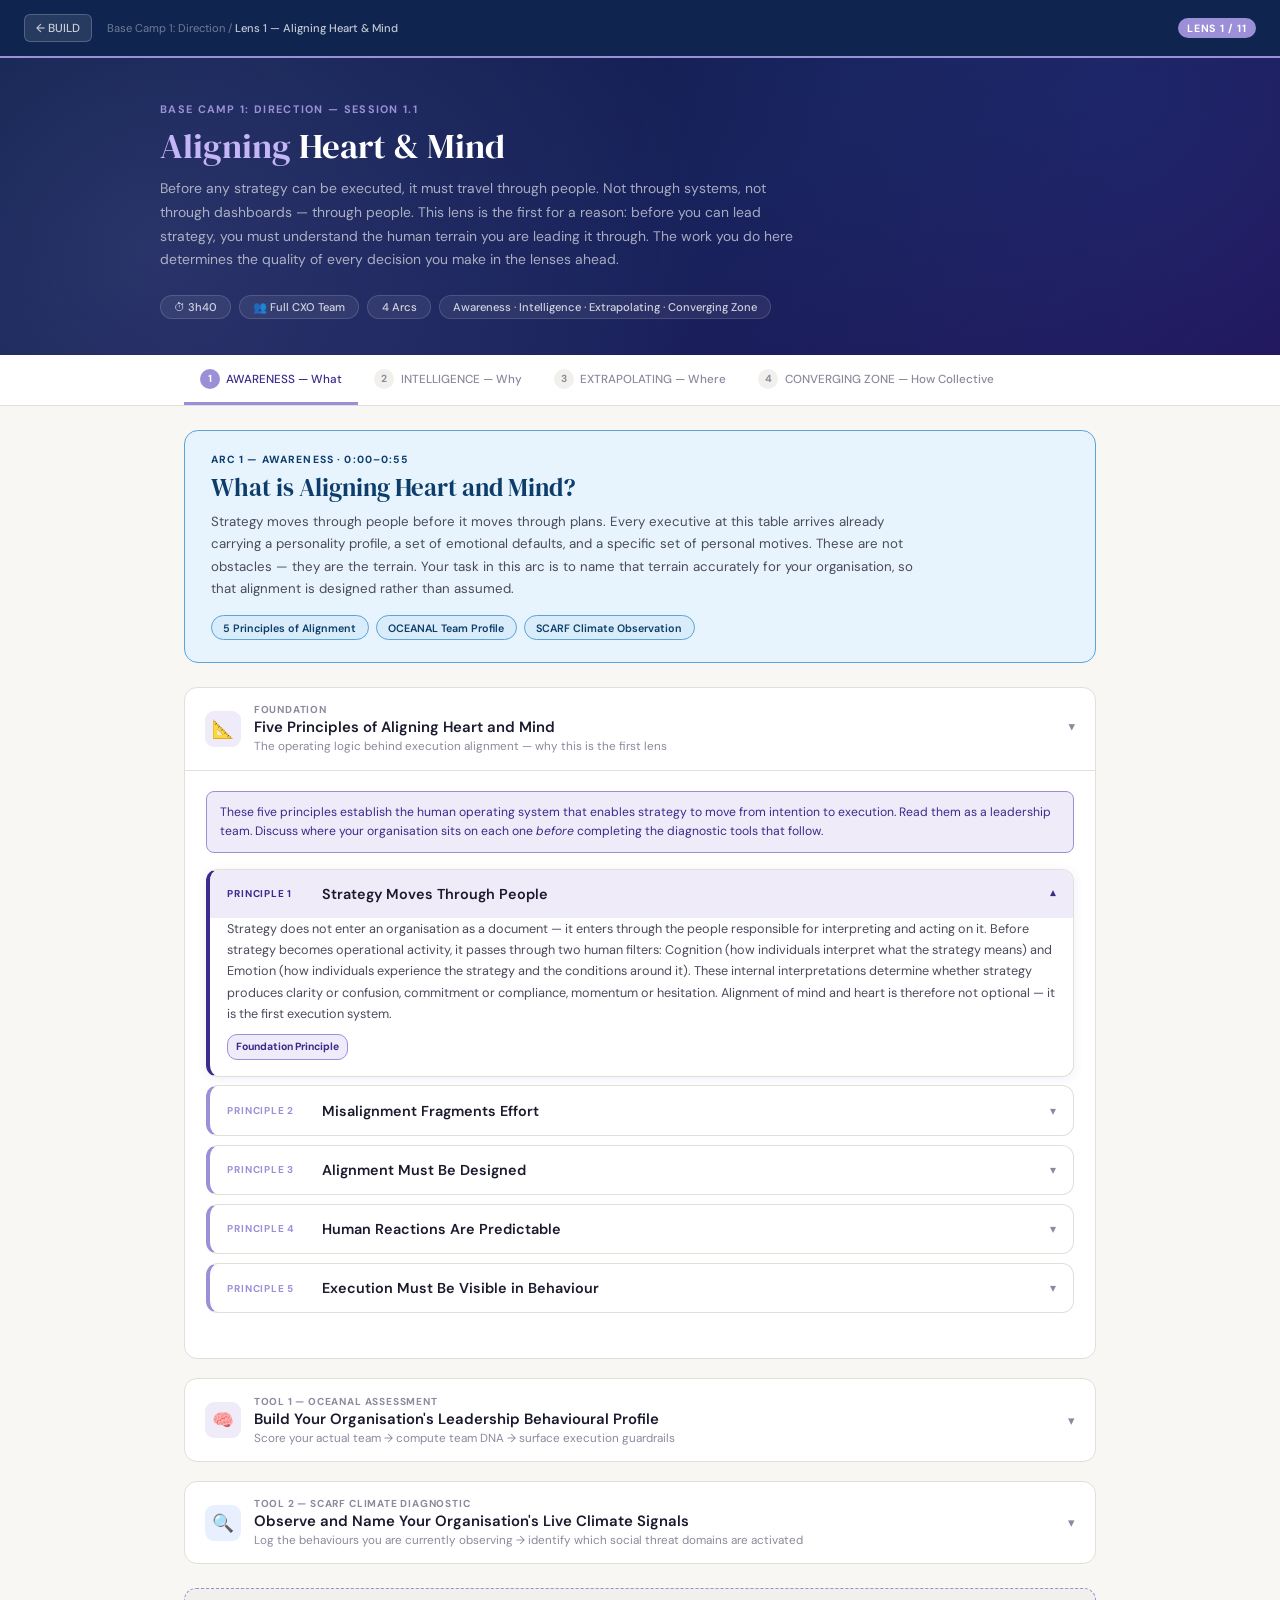
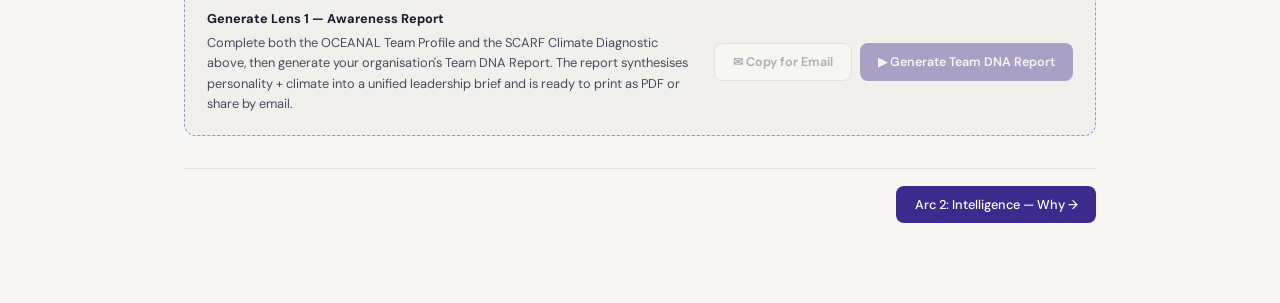
==== commit 41164f22: "Update build.html" ====
--- a/build.html
+++ b/build.html
@@ -1,61 +1,1838 @@
 <!DOCTYPE html>
-<html>
+<html lang="en">
 <head>
 <meta charset="UTF-8">
-<title>Build</title>
-<link rel="stylesheet" href="styles.css">
+<meta name="viewport" content="width=device-width, initial-scale=1.0">
+<title>S2R BUILD — Lens 1: Aligning Heart & Mind</title>
+<link rel="preconnect" href="https://fonts.googleapis.com">
+<link href="https://fonts.googleapis.com/css2?family=DM+Sans:ital,opsz,wght@0,9..40,300;0,9..40,400;0,9..40,500;0,9..40,600;1,9..40,400&family=DM+Serif+Display&display=swap" rel="stylesheet">
+<style>
+/* ── SHARED DESIGN TOKENS (copy :root block to every new lens) ── */
+:root{
+  --navy:#1B3F7A;--navy-dk:#0F2550;--navy-lt:#2C5099;
+  --red:#8C1A1A;--red-m:#B22222;
+  --bg:#F8F7F4;--surf:#FFFFFF;--surf2:#F2F0EC;
+  --bdr:#E2DFD8;--bdr2:#CCC9C0;
+  --tx:#1A1A2E;--tx2:#4A4A5E;--tx3:#8A8A9E;
+  --build-bg:#F0EBF8;--build-bd:#9B8FD8;--build-tx:#3C2A8C;
+  --arc1-bg:#E8F4FD;--arc1-bd:#5BA3D9;--arc1-tx:#0C3D6B;
+  --arc2-bg:#FFF0E8;--arc2-bd:#E88A1A;--arc2-tx:#6B3200;
+  --arc3-bg:#F5EAF8;--arc3-bd:#9B4FCC;--arc3-tx:#4A0A7A;
+  --arc4-bg:#E8F8F0;--arc4-bd:#2DB57A;--arc4-tx:#0A4A2A;
+}
+*{box-sizing:border-box;margin:0;padding:0}
+body{font-family:'DM Sans',sans-serif;background:var(--bg);color:var(--tx);min-height:100vh}
+
+/* NAV */
+.topnav{background:var(--navy-dk);padding:0 1.5rem;display:flex;align-items:center;justify-content:space-between;height:58px;position:sticky;top:0;z-index:200;border-bottom:2px solid var(--build-bd)}
+.nav-left{display:flex;align-items:center;gap:.9rem}
+.back-btn{background:rgba(255,255,255,.1);border:1px solid rgba(255,255,255,.2);color:rgba(255,255,255,.75);font-family:'DM Sans',sans-serif;font-size:.73rem;font-weight:500;cursor:pointer;border-radius:6px;padding:.3rem .7rem;transition:all .2s}
+.back-btn:hover{background:rgba(255,255,255,.18);color:#fff}
+.nav-crumb{font-size:.7rem;color:rgba(255,255,255,.4)}
+.nav-crumb span{color:rgba(255,255,255,.75);font-weight:500}
+.lens-pip{background:var(--build-bd);color:#fff;font-size:.66rem;font-weight:700;padding:.22rem .6rem;border-radius:20px;letter-spacing:.06em}
+
+/* LENS HERO */
+.lens-hero{background:linear-gradient(140deg,#0B1E4A 0%,#18215A 55%,#22145A 100%);padding:2.75rem 1.5rem 2.25rem;overflow:hidden;position:relative}
+.lens-hero::before{content:'';position:absolute;inset:0;background-image:radial-gradient(circle at 12% 65%,rgba(155,143,216,.18) 0%,transparent 48%),radial-gradient(circle at 88% 18%,rgba(45,100,200,.14) 0%,transparent 42%)}
+.hero-inner{max-width:960px;margin:0 auto;position:relative}
+.hero-camp{font-size:.68rem;font-weight:700;color:var(--build-bd);letter-spacing:.12em;text-transform:uppercase;margin-bottom:.55rem}
+.hero-h1{font-family:'DM Serif Display',serif;font-size:2.2rem;font-weight:400;color:#fff;line-height:1.2;margin-bottom:.6rem}
+.hero-h1 em{color:#C4B4F8;font-style:normal}
+.hero-p{font-size:.87rem;color:rgba(255,255,255,.62);max-width:640px;line-height:1.72;margin-bottom:1.4rem}
+.hero-chips{display:flex;gap:8px;flex-wrap:wrap}
+.chip{background:rgba(255,255,255,.07);border:1px solid rgba(255,255,255,.14);color:rgba(255,255,255,.78);padding:.27rem .82rem;border-radius:20px;font-size:.7rem;font-weight:500}
+
+/* ARC NAV */
+.arc-nav{background:var(--surf);border-bottom:1px solid var(--bdr);position:sticky;top:58px;z-index:150;overflow-x:auto}
+.arc-nav-inner{max-width:960px;margin:0 auto;display:flex;padding:0 1.5rem}
+.arc-tab{padding:.82rem 1rem;font-size:.73rem;font-weight:500;color:var(--tx3);cursor:pointer;border-bottom:3px solid transparent;white-space:nowrap;transition:all .2s;display:flex;align-items:center;gap:.4rem}
+.arc-tab .anum{width:20px;height:20px;border-radius:50%;background:var(--surf2);font-size:.64rem;font-weight:700;display:flex;align-items:center;justify-content:center;transition:all .2s;flex-shrink:0}
+.arc-tab.active{color:var(--build-tx);border-bottom-color:var(--build-bd)}
+.arc-tab.active .anum{background:var(--build-bd);color:#fff}
+.arc-tab:hover:not(.active){color:var(--tx2);border-bottom-color:var(--bdr2)}
+
+/* MAIN */
+.main{max-width:960px;margin:0 auto;padding:1.5rem 1.5rem 5rem}
+.arc-sec{display:none}.arc-sec.active{display:block}
+
+/* ARC HEADER */
+.arc-hdr{border-radius:14px;padding:1.4rem 1.6rem;margin-bottom:1.5rem;border:1.5px solid;overflow:hidden}
+.arc-hdr.a1{background:var(--arc1-bg);border-color:var(--arc1-bd)}
+.arc-hdr.a2{background:var(--arc2-bg);border-color:var(--arc2-bd)}
+.arc-hdr.a3{background:var(--arc3-bg);border-color:var(--arc3-bd)}
+.arc-hdr.a4{background:var(--arc4-bg);border-color:var(--arc4-bd)}
+.arc-lbl{font-size:.65rem;font-weight:700;letter-spacing:.11em;text-transform:uppercase;margin-bottom:.38rem}
+.a1 .arc-lbl{color:var(--arc1-tx)}.a2 .arc-lbl{color:var(--arc2-tx)}.a3 .arc-lbl{color:var(--arc3-tx)}.a4 .arc-lbl{color:var(--arc4-tx)}
+.arc-hdr-h{font-family:'DM Serif Display',serif;font-size:1.55rem;margin-bottom:.48rem;line-height:1.25}
+.a1 .arc-hdr-h{color:var(--arc1-tx)}.a2 .arc-hdr-h{color:var(--arc2-tx)}.a3 .arc-hdr-h{color:var(--arc3-tx)}.a4 .arc-hdr-h{color:var(--arc4-tx)}
+.arc-hdr-p{font-size:.83rem;color:var(--tx2);line-height:1.7;max-width:720px}
+.arc-chips{display:flex;gap:7px;margin-top:.9rem;flex-wrap:wrap}
+.arc-chip{font-size:.67rem;font-weight:600;padding:.26rem .72rem;border-radius:20px;border:1.5px solid}
+.a1 .arc-chip{background:rgba(91,163,217,.1);border-color:var(--arc1-bd);color:var(--arc1-tx)}
+.a2 .arc-chip{background:rgba(232,138,26,.1);border-color:var(--arc2-bd);color:var(--arc2-tx)}
+.a3 .arc-chip{background:rgba(155,79,204,.1);border-color:var(--arc3-bd);color:var(--arc3-tx)}
+.a4 .arc-chip{background:rgba(45,181,122,.1);border-color:var(--arc4-bd);color:var(--arc4-tx)}
+
+/* PRINCIPLE CARDS */
+.principle-grid{display:flex;flex-direction:column;gap:.55rem;margin-bottom:1.5rem}
+.pcard{background:var(--surf);border:1px solid var(--bdr);border-radius:12px;overflow:hidden;border-left:4px solid var(--build-bd);transition:border-color .2s}
+.pcard.active{border-left-color:var(--build-tx);box-shadow:0 2px 12px rgba(60,42,140,.08)}
+.pcard-hdr{display:flex;align-items:center;gap:.9rem;padding:.95rem 1.1rem;cursor:pointer;transition:background .15s}
+.pcard-hdr:hover{background:var(--build-bg)}
+.pcard.active .pcard-hdr{background:var(--build-bg)}
+.pcard-num{font-size:.62rem;font-weight:700;color:var(--build-bd);letter-spacing:.08em;text-transform:uppercase;width:80px;flex-shrink:0}
+.pcard.active .pcard-num{color:var(--build-tx)}
+.pcard-title{font-size:.9rem;font-weight:600;color:var(--tx);flex:1}
+.pcard-arrow{font-size:.75rem;color:var(--tx3);transition:transform .22s;flex-shrink:0}
+.pcard.active .pcard-arrow{transform:rotate(180deg);color:var(--build-tx)}
+.pcard-body{font-size:.79rem;color:var(--tx2);line-height:1.68;padding:0 1.1rem 0;max-height:0;overflow:hidden;transition:max-height .35s ease,padding .25s ease}
+.pcard.active .pcard-body{max-height:600px;padding:0 1.1rem 1rem}
+.pcard-tag{display:inline-block;font-size:.65rem;font-weight:700;padding:.18rem .5rem;border-radius:10px;margin-top:.65rem;background:var(--build-bg);color:var(--build-tx);border:1px solid var(--build-bd)}
+
+/* TOOLS */
+.tool-block{background:var(--surf);border:1px solid var(--bdr);border-radius:13px;margin-bottom:1.2rem;overflow:hidden}
+.tool-hdr{padding:.95rem 1.25rem;display:flex;align-items:center;gap:.8rem;cursor:pointer;transition:background .15s}
+.tool-hdr:hover{background:var(--surf2)}
+.ticon{width:36px;height:36px;border-radius:9px;display:flex;align-items:center;justify-content:center;font-size:1.1rem;flex-shrink:0}
+.thdr-info{flex:1}
+.tnum{font-size:.63rem;font-weight:700;color:var(--tx3);letter-spacing:.08em;text-transform:uppercase;margin-bottom:1px}
+.ttitle{font-size:.93rem;font-weight:600;color:var(--tx)}
+.tsub{font-size:.73rem;color:var(--tx3);margin-top:1px}
+.ttog{font-size:.82rem;color:var(--tx3);transition:transform .22s}
+.ttog.open{transform:rotate(180deg)}
+.tbody{padding:1.3rem;border-top:1px solid var(--bdr)}
+
+/* OCEANAL */
+.oceanal-intro{background:var(--build-bg);border:1px solid var(--build-bd);border-radius:9px;padding:.85rem 1rem;font-size:.8rem;color:var(--build-tx);line-height:1.68;margin-bottom:1.1rem}
+.score-tbl-wrap{overflow-x:auto;margin-bottom:.85rem}
+table.stbl{width:100%;border-collapse:collapse;font-size:.73rem;min-width:620px}
+table.stbl th{background:var(--navy-dk);color:rgba(255,255,255,.82);padding:.48rem .55rem;text-align:center;font-weight:600;font-size:.66rem;letter-spacing:.04em;white-space:nowrap}
+table.stbl th.tname{text-align:left;min-width:140px}
+table.stbl td{padding:.38rem .45rem;border-bottom:1px solid var(--bdr);text-align:center;vertical-align:middle}
+table.stbl tr:nth-child(even) td{background:var(--surf2)}
+table.stbl .tn{text-align:left;font-weight:600;font-size:.77rem;color:var(--tx)}
+table.stbl .td{font-size:.65rem;color:var(--tx3);display:block;font-weight:400;margin-top:1px}
+table.stbl input.si{width:42px;border:1px solid var(--bdr2);border-radius:5px;padding:.28rem .3rem;text-align:center;font-family:'DM Sans',sans-serif;font-size:.76rem;color:var(--tx);background:var(--surf)}
+table.stbl input.si:focus{outline:none;border-color:var(--build-bd);background:var(--build-bg)}
+.hlv{font-size:.7rem;font-weight:700;padding:.18rem .4rem;border-radius:4px}
+.hlv.H{background:#E8F8E8;color:#1A6A1A}.hlv.B{background:#FFF8E0;color:#7A5A00}.hlv.L{background:#FEE8E8;color:#8A1A1A}
+.calc-btn{background:var(--build-tx);color:#fff;border:none;border-radius:8px;padding:.62rem 1.2rem;font-family:'DM Sans',sans-serif;font-size:.8rem;font-weight:500;cursor:pointer;transition:all .2s;margin-top:.35rem}
+.calc-btn:hover{background:#2A1A7A;transform:translateY(-1px)}
+.result-block{margin-top:1.2rem;display:none}
+.trait-result{background:var(--surf2);border:1px solid var(--bdr);border-radius:10px;padding:.85rem 1rem;margin-bottom:.65rem}
+.tr-header{display:flex;align-items:center;gap:.7rem;margin-bottom:.5rem}
+.tr-name{font-size:.82rem;font-weight:600;color:var(--tx)}
+.tr-bars{display:flex;gap:3px;flex:1;max-width:160px}
+.tr-bar{height:7px;border-radius:3px}
+.tr-bar.bh{background:#2EA87A}.tr-bar.bb{background:#E8A020}.tr-bar.bl{background:#B22222}
+.tr-grid{display:grid;grid-template-columns:1fr 1fr 1fr;gap:5px;margin-top:.45rem}
+.trc{border-radius:7px;padding:.42rem .55rem}
+.trc.risk{background:#FEE8E8;border:1px solid #EEB0B0}
+.trc.resp{background:#E8F0FF;border:1px solid #A0B8EE}
+.trc.rout{background:#EEF8EE;border:1px solid #A0D0A0}
+.trc-lbl{font-size:.59rem;font-weight:700;text-transform:uppercase;letter-spacing:.06em;margin-bottom:2px}
+.trc.risk .trc-lbl{color:#8A1A1A}.trc.resp .trc-lbl{color:#1A3A8A}.trc.rout .trc-lbl{color:#1A5A1A}
+.trc-txt{font-size:.67rem;color:var(--tx);line-height:1.45}
+.tr-dna{font-size:.73rem;color:var(--tx2);line-height:1.55;margin-bottom:.45rem;font-style:italic}
+
+/* SCARF */
+.scarf-intro{font-size:.81rem;color:var(--tx2);line-height:1.7;margin-bottom:1.1rem}
+.scarf-domains{display:grid;grid-template-columns:repeat(5,1fr);gap:.55rem;margin-bottom:1.2rem}
+@media(max-width:600px){.scarf-domains{grid-template-columns:repeat(3,1fr)}}
+.scarf-d{border-radius:9px;padding:.65rem .7rem;text-align:center}
+.sd-S{background:#E8F0FF;border:1.5px solid #5A80D0}
+.sd-C{background:#FFF0E0;border:1.5px solid #D8A020}
+.sd-A{background:#F0E8FF;border:1.5px solid #8A50C0}
+.sd-R{background:#E0FFEE;border:1.5px solid #2AB07A}
+.sd-F{background:#FFE8E8;border:1.5px solid #D04040}
+.sd-letter{font-family:'DM Serif Display',serif;font-size:1.3rem;margin-bottom:2px}
+.sd-S .sd-letter{color:#1A3A8A}.sd-C .sd-letter{color:#7A5A00}.sd-A .sd-letter{color:#4A0A8A}.sd-R .sd-letter{color:#0A4A2A}.sd-F .sd-letter{color:#7A1A1A}
+.sd-name{font-size:.64rem;font-weight:700;color:var(--tx3)}
+
+.obs-list{display:flex;flex-direction:column;gap:.48rem;margin-bottom:1.2rem}
+.obs-row{background:var(--surf2);border:1px solid var(--bdr);border-radius:9px;padding:.72rem .95rem;cursor:pointer;display:grid;grid-template-columns:1fr auto;gap:.7rem;align-items:start;transition:all .15s}
+.obs-row:hover{border-color:var(--bdr2);background:#EDEAE6}
+.obs-row.logged{border-color:var(--arc1-bd);background:var(--arc1-bg)}
+.obs-sign{font-size:.78rem;font-weight:500;color:var(--tx);margin-bottom:.2rem}
+.obs-tag{display:inline-block;font-size:.62rem;font-weight:700;padding:.15rem .45rem;border-radius:10px;margin-right:3px}
+.dtag-Status{background:#E8F0FF;color:#1A3A8A}.dtag-Certainty{background:#FFF0E0;color:#7A3A00}
+.dtag-Autonomy{background:#F0E8FF;color:#4A0A8A}.dtag-Relatedness{background:#E0FFEE;color:#0A4A20}
+.dtag-Fairness{background:#FFE8E8;color:#7A1A1A}
+.obs-info{font-size:.68rem;color:var(--tx3);line-height:1.5;margin-top:.3rem;display:none}
+.obs-row.logged .obs-info{display:block}
+.obs-action{font-size:.68rem;color:var(--arc1-tx);font-style:italic;margin-top:.2rem;display:none}
+.obs-row.logged .obs-action{display:block}
+.log-btn{font-size:.66rem;font-weight:600;background:none;border:1.5px solid var(--bdr2);border-radius:6px;padding:.26rem .6rem;cursor:pointer;color:var(--tx3);font-family:'DM Sans',sans-serif;white-space:nowrap;transition:all .15s;flex-shrink:0}
+.log-btn:hover{border-color:var(--build-bd);color:var(--build-tx)}
+.obs-row.logged .log-btn{background:var(--arc1-bd);border-color:var(--arc1-bd);color:#fff}
+.scarf-summary{margin-top:.5rem}
+.domain-bar{margin-bottom:.72rem}
+.db-row{display:flex;justify-content:space-between;align-items:center;margin-bottom:.3rem}
+.db-name{font-size:.75rem;font-weight:600;color:var(--tx)}
+/* SCARF RICH REPORT */
+.scarf-report{margin-top:1.2rem}
+.scarf-climate-score{border-radius:12px;padding:1.1rem 1.3rem;margin-bottom:1.1rem;display:flex;align-items:center;gap:1rem}
+.scs-green{background:#E8F8F0;border:1.5px solid var(--arc4-bd)}.scs-amber{background:#FFF8E0;border:1.5px solid #D8A020}.scs-red{background:#FEE8E8;border:1.5px solid #D04040}
+.scs-score{font-family:'DM Serif Display',serif;font-size:2.6rem;font-weight:400;min-width:60px;text-align:center;line-height:1}
+.scs-green .scs-score{color:var(--arc4-tx)}.scs-amber .scs-score{color:#7A5A00}.scs-red .scs-score{color:#8A1A1A}
+.scs-label{font-size:.88rem;font-weight:600;color:var(--tx);margin-bottom:.2rem}
+.scs-desc{font-size:.76rem;color:var(--tx2);line-height:1.6}
+.scarf-domain-report{background:var(--surf);border:1px solid var(--bdr);border-radius:10px;margin-bottom:.7rem;overflow:hidden}
+.sdr-hdr{padding:.8rem 1rem;display:flex;align-items:center;gap:.75rem}
+.sdr-dot{width:10px;height:10px;border-radius:50%;flex-shrink:0}
+.sdr-title{font-size:.82rem;font-weight:600;color:var(--tx);flex:1}
+.sdr-badge{font-size:.67rem;font-weight:700;padding:.2rem .6rem;border-radius:12px;white-space:nowrap}
+.badge-high{background:#FEE8E8;color:#8A1A1A;border:1px solid #EEB0B0}
+.badge-mod{background:#FFF8E0;color:#7A5A00;border:1px solid #E8C880}
+.badge-low{background:#E8F8F0;color:#0A4A2A;border:1px solid #90D0A8}
+.badge-none{background:var(--surf2);color:var(--tx3);border:1px solid var(--bdr)}
+.sdr-body{padding:.75rem 1rem;border-top:1px solid var(--bdr);background:var(--surf2)}
+.sdr-signs-lbl{font-size:.63rem;font-weight:700;text-transform:uppercase;letter-spacing:.07em;color:var(--tx3);margin-bottom:.4rem}
+.sdr-sign-list{display:flex;flex-direction:column;gap:.3rem;margin-bottom:.7rem}
+.sdr-sign-item{font-size:.74rem;color:var(--tx);padding:.3rem .55rem;background:var(--surf);border-radius:6px;border-left:2px solid #D04040}
+.sdr-action-lbl{font-size:.63rem;font-weight:700;text-transform:uppercase;letter-spacing:.07em;color:#0A4A2A;margin-bottom:.4rem}
+.sdr-actions{display:flex;flex-direction:column;gap:.3rem}
+.sdr-action-item{font-size:.74rem;color:#1A4A2A;padding:.3rem .55rem;background:#E8F8F0;border-radius:6px;border-left:2px solid var(--arc4-bd)}
+.sdr-readiness{font-size:.74rem;color:var(--tx2);line-height:1.6;padding:.55rem .7rem;background:var(--build-bg);border:1px solid var(--build-bd);border-radius:7px;margin-top:.65rem}
+/* STRATEGY IMPLICATIONS */
+.dna-implications{background:linear-gradient(135deg,#0F2550,#1E1560);border-radius:13px;padding:1.4rem 1.5rem;margin-top:1.3rem;color:#fff}
+.dna-impl-h{font-family:'DM Serif Display',serif;font-size:1.25rem;margin-bottom:.35rem}
+.dna-impl-p{font-size:.78rem;color:rgba(255,255,255,.6);margin-bottom:1rem;line-height:1.65}
+.dna-impl-grid{display:grid;grid-template-columns:1fr 1fr;gap:.65rem}
+@media(max-width:560px){.dna-impl-grid{grid-template-columns:1fr}}
+.dna-impl-card{background:rgba(255,255,255,.07);border:1px solid rgba(255,255,255,.14);border-radius:9px;padding:.85rem .95rem}
+.dic-label{font-size:.62rem;font-weight:700;text-transform:uppercase;letter-spacing:.08em;margin-bottom:.3rem}
+.dic-label.risk{color:#F09090}.dic-label.design{color:#90C8F0}.dic-label.watch{color:#F0C870}.dic-label.strength{color:#90E8A8}
+.dic-txt{font-size:.74rem;color:rgba(255,255,255,.88);line-height:1.55}
+/* DATA COLLECTION NOTE */
+.data-collect-note{background:var(--surf);border:1px solid var(--bdr);border-radius:12px;padding:1.1rem 1.3rem;margin-bottom:1.2rem;border-left:4px solid var(--arc2-bd)}
+.dcn-title{font-size:.82rem;font-weight:600;color:var(--arc2-tx);margin-bottom:.5rem;display:flex;align-items:center;gap:.4rem}
+.dcn-options{display:grid;grid-template-columns:1fr 1fr;gap:.65rem;margin-top:.65rem}
+@media(max-width:560px){.dcn-options{grid-template-columns:1fr}}
+.dcn-opt{border-radius:8px;padding:.75rem .9rem;border:1.5px solid var(--bdr);background:var(--surf2)}
+.dcn-opt-title{font-size:.78rem;font-weight:600;color:var(--tx);margin-bottom:.25rem}
+.dcn-opt-body{font-size:.72rem;color:var(--tx2);line-height:1.55}
+.db-status{font-size:.7rem;color:var(--tx3)}
+.db-track{height:8px;border-radius:4px;background:var(--bdr2);overflow:hidden}
+.db-fill{height:100%;border-radius:4px;transition:width .5s}
+.df-Status{background:#4A7AEE}.df-Certainty{background:#E88A1A}.df-Autonomy{background:#9A4AEE}.df-Relatedness{background:#2ABA6A}.df-Fairness{background:#EA3A3A}
+
+/* INTELLIGENCE TOOLS */
+.ignition-block{background:linear-gradient(135deg,#0F2550,#1E1560);border-radius:13px;padding:1.4rem 1.5rem;color:#fff;margin-bottom:1.2rem}
+.ign-title{font-family:'DM Serif Display',serif;font-size:1.3rem;margin-bottom:.45rem}
+.ign-p{font-size:.82rem;color:rgba(255,255,255,.68);line-height:1.7;margin-bottom:1rem}
+.ign-grid{display:grid;grid-template-columns:1fr 1fr;gap:.7rem}
+@media(max-width:560px){.ign-grid{grid-template-columns:1fr}}
+.ign-card{background:rgba(255,255,255,.07);border:1px solid rgba(255,255,255,.14);border-radius:10px;padding:.85rem 1rem}
+.ign-card-title{font-size:.82rem;font-weight:600;color:#fff;margin-bottom:.3rem}
+.ign-card-p{font-size:.73rem;color:rgba(255,255,255,.62);line-height:1.6}
+
+.cc-spectrum{background:var(--surf);border:1px solid var(--bdr);border-radius:12px;padding:1.2rem 1.4rem;margin-bottom:1.2rem}
+.cc-title{font-size:.82rem;font-weight:600;color:var(--tx);margin-bottom:.75rem}
+.cc-row{display:flex;align-items:center;gap:.85rem;margin-bottom:.65rem}
+.cc-label{font-size:.73rem;font-weight:600;width:110px;flex-shrink:0;color:var(--tx2)}
+input.cc-slider{flex:1;height:4px;accent-color:var(--build-bd)}
+.cc-val{font-size:.73rem;font-weight:700;width:34px;text-align:right;color:var(--build-tx)}
+.cc-feedback{font-size:.78rem;color:var(--tx2);line-height:1.6;margin-top:.75rem;padding:.65rem .85rem;background:var(--build-bg);border:1px solid var(--build-bd);border-radius:8px;min-height:42px}
+
+.aceit-table{width:100%;border-collapse:collapse;font-size:.75rem;margin-bottom:1rem}
+.aceit-table th{background:var(--navy-dk);color:rgba(255,255,255,.82);padding:.5rem .65rem;text-align:left;font-weight:600;font-size:.67rem;letter-spacing:.04em}
+.aceit-table td{padding:.55rem .65rem;border-bottom:1px solid var(--bdr);vertical-align:top}
+.aceit-table tr:nth-child(even) td{background:var(--surf2)}
+.aceit-table .aceit-name{font-weight:700;font-size:.8rem;color:var(--tx)}
+.aceit-table .aceit-name span{display:block;font-size:.63rem;font-weight:400;color:var(--tx3);margin-top:1px}
+.aceit-table .obs-col input[type=checkbox]{accent-color:var(--build-bd);width:15px;height:15px;cursor:pointer;margin-right:3px}
+
+/* PEC FUNNEL */
+.pec-visual{display:flex;flex-direction:column;align-items:center;gap:0;margin:1rem 0;position:relative}
+.pec-layer{border-radius:6px;padding:.7rem 1.2rem;text-align:center;transition:all .2s;cursor:default;position:relative}
+.pec-layer:hover{filter:brightness(.95)}
+.pec-l1{background:#3C2A8C;color:#fff;width:85%;font-size:.8rem;font-weight:500}
+.pec-l2{background:var(--build-bd);color:#fff;width:65%;font-size:.78rem;font-weight:500;margin-top:2px}
+.pec-l3{background:var(--build-bg);border:1.5px solid var(--build-bd);color:var(--build-tx);width:45%;font-size:.76rem;font-weight:500;margin-top:2px}
+.pec-label{font-size:.62rem;font-weight:700;opacity:.75;letter-spacing:.07em;text-transform:uppercase;display:block;margin-bottom:1px}
+.pec-caption{font-size:.72rem;color:var(--tx3);text-align:center;margin-top:.65rem;line-height:1.55}
+
+/* EMO THERMOMETER */
+.emo-tabs{display:flex;gap:4px;flex-wrap:wrap;margin-bottom:.9rem}
+.emo-tab{padding:.42rem .85rem;border:1.5px solid var(--bdr2);border-radius:20px;font-size:.73rem;font-weight:500;color:var(--tx3);cursor:pointer;transition:all .18s}
+.emo-tab[data-e="joy"].active{background:#FFF8D0;border-color:#D8C000;color:#6A5000}
+.emo-tab[data-e="fear"].active{background:#E8F0FF;border-color:#4A80E0;color:#1A3A8A}
+.emo-tab[data-e="anger"].active{background:#FEE8E8;border-color:#D04040;color:#7A1A1A}
+.emo-tab[data-e="sadness"].active{background:#EEF4FF;border-color:#7A9ADA;color:#1A3060}
+.emo-tab[data-e="disgust"].active{background:#F0E8FF;border-color:#8A50CC;color:#3A0A6A}
+.emo-tab[data-e="surprise"].active{background:#E8FFF4;border-color:#2ABA7A;color:#0A4A2A}
+.emo-grid{display:grid;grid-template-columns:repeat(3,1fr);gap:.8rem}
+@media(max-width:580px){.emo-grid{grid-template-columns:1fr}}
+.emo-card{border-radius:11px;border:1.5px solid;padding:.9rem}
+.ec-level{font-size:.63rem;font-weight:700;text-transform:uppercase;letter-spacing:.07em;margin-bottom:.3rem}
+.ec-sub{font-size:.8rem;font-weight:600;margin-bottom:.32rem}
+.ec-scen{font-size:.7rem;color:var(--tx2);line-height:1.55;margin-bottom:.55rem;padding:.45rem .6rem;background:rgba(255,255,255,.55);border-radius:6px;border-left:2.5px solid}
+.ec-rlbl{font-size:.59rem;font-weight:700;text-transform:uppercase;color:#8A1A1A;letter-spacing:.06em;margin-bottom:1px}
+.ec-rtxt{font-size:.69rem;color:#7A1A1A;line-height:1.45;margin-bottom:.55rem}
+.ec-albl{font-size:.59rem;font-weight:700;text-transform:uppercase;color:#1A5A1A;letter-spacing:.06em;margin-bottom:1px}
+.ec-atxt{font-size:.69rem;color:#1A4A1A;line-height:1.45;font-style:italic}
+.ec-joy{background:#FFFCE8;border-color:#E8C020}.ec-joy .ec-level{color:#7A5A00}.ec-joy .ec-sub{color:#5A4000}.ec-joy .ec-scen{border-left-color:#E8C020}
+.ec-fear{background:#EEF3FF;border-color:#5A80D0}.ec-fear .ec-level{color:#1A3A8A}.ec-fear .ec-sub{color:#1A3060}.ec-fear .ec-scen{border-left-color:#5A80D0}
+.ec-anger{background:#FEF0F0;border-color:#D05050}.ec-anger .ec-level{color:#7A1A1A}.ec-anger .ec-sub{color:#5A1010}.ec-anger .ec-scen{border-left-color:#D05050}
+.ec-sadness{background:#EEF4FF;border-color:#7A90C0}.ec-sadness .ec-level{color:#1A3060}.ec-sadness .ec-sub{color:#1A2A50}.ec-sadness .ec-scen{border-left-color:#7A90C0}
+.ec-disgust{background:#F5EEFF;border-color:#8A50C0}.ec-disgust .ec-level{color:#3A0A6A}.ec-disgust .ec-sub{color:#2A0A5A}.ec-disgust .ec-scen{border-left-color:#8A50C0}
+.ec-surprise{background:#EAFFEE;border-color:#2AB07A}.ec-surprise .ec-level{color:#0A4A2A}.ec-surprise .ec-sub{color:#0A3A20}.ec-surprise .ec-scen{border-left-color:#2AB07A}
+
+/* COMPASS */
+.compass-intro{font-size:.81rem;color:var(--tx2);line-height:1.7;margin-bottom:1.1rem}
+.compass-grid{display:flex;flex-direction:column;gap:.65rem;margin-bottom:1.5rem}
+.compass-zone{background:var(--surf);border:1px solid var(--bdr);border-radius:11px;overflow:hidden}
+.cz-hdr{padding:.85rem 1.1rem;cursor:pointer;display:flex;align-items:center;gap:.75rem;transition:background .15s}
+.cz-hdr:hover{background:var(--surf2)}
+.compass-zone.cz-open .cz-hdr{background:var(--surf2);border-bottom:1px solid var(--bdr)}
+.cz-num{width:28px;height:28px;border-radius:50%;background:var(--build-bd);color:#fff;font-size:.72rem;font-weight:700;display:flex;align-items:center;justify-content:center;flex-shrink:0}
+.cz-meta{flex:1}
+.cz-title{font-size:.85rem;font-weight:600;color:var(--tx);margin-bottom:.18rem}
+.cz-tagline{font-size:.7rem;color:var(--tx3);font-style:italic}
+.cz-heat{display:flex;align-items:center;gap:.4rem}
+.heat-lbl{font-size:.62rem;font-weight:700;color:var(--tx3);white-space:nowrap}
+.heat-dots{display:flex;gap:2px}
+.hdot{width:9px;height:9px;border-radius:50%;background:var(--bdr2);cursor:pointer;transition:background .15s}
+.hdot.on{background:#E84040}
+.cz-body{padding:1rem 1.1rem;display:none}
+.compass-zone.cz-open .cz-body{display:block}
+.cz-signal{font-size:.78rem;color:var(--tx2);line-height:1.68;margin-bottom:.85rem;padding:.65rem .8rem;border-left:3px solid var(--build-bd);background:var(--build-bg);border-radius:0 7px 7px 0}
+.cz-bp-label{font-size:.65rem;font-weight:700;color:#8A1A1A;text-transform:uppercase;letter-spacing:.07em;margin-bottom:.4rem;margin-top:.7rem}
+.cz-bp-signal{background:#FEE8E8;border:1px solid #EEB0B0;border-radius:7px;padding:.6rem .8rem;font-size:.75rem;color:#7A1A1A;line-height:1.55;margin-bottom:.45rem;font-style:italic}
+.cz-assess{margin-top:.75rem}
+.cz-assess-lbl{font-size:.7rem;font-weight:600;color:var(--tx3);margin-bottom:.35rem}
+textarea.cz-notes{width:100%;min-height:48px;border:1px solid var(--bdr2);border-radius:7px;padding:.5rem .65rem;font-family:'DM Sans',sans-serif;font-size:.76rem;color:var(--tx);background:var(--surf);resize:vertical}
+textarea.cz-notes:focus{outline:none;border-color:var(--build-bd);background:var(--build-bg)}
+
+/* CONVERGING ZONE */
+.czinfo{background:var(--surf2);border:1px solid var(--bdr);border-radius:10px;padding:.85rem 1rem;font-size:.8rem;color:var(--tx2);line-height:1.68;margin-bottom:1.1rem}
+.czinfo strong{color:var(--tx)}
+.cxo-table-wrap{overflow-x:auto;margin-bottom:1.2rem}
+table.cxo-table{width:100%;border-collapse:collapse;font-size:.73rem;min-width:560px}
+table.cxo-table th{background:var(--navy-dk);color:rgba(255,255,255,.82);padding:.5rem .65rem;text-align:left;font-weight:600;font-size:.67rem;letter-spacing:.04em}
+table.cxo-table td{padding:.55rem .65rem;border-bottom:1px solid var(--bdr);vertical-align:top}
+table.cxo-table tr:nth-child(even) td{background:var(--surf2)}
+table.cxo-table .cxo-role{font-weight:700;font-size:.78rem;color:var(--tx)}
+table.cxo-table .cxo-contrib{font-size:.7rem;color:var(--tx2);line-height:1.5}
+table.cxo-table .cxo-domains{display:flex;gap:4px;flex-wrap:wrap}
+table.cxo-table .domain-tag{font-size:.63rem;font-weight:600;padding:.18rem .45rem;border-radius:8px;background:var(--build-bg);color:var(--build-tx);border:1px solid var(--build-bd)}
+
+/* PANORAMIC */
+.panoramic-steps{display:flex;flex-direction:column;gap:.9rem}
+.pstep{background:var(--surf);border:1px solid var(--bdr);border-radius:12px;overflow:hidden}
+.pstep-hdr{padding:.85rem 1.1rem;display:flex;align-items:center;gap:.75rem;cursor:pointer;transition:background .15s}
+.pstep-hdr:hover{background:var(--surf2)}
+.pstep.ps-open .pstep-hdr{background:var(--surf2);border-bottom:1px solid var(--bdr)}
+.pstep-n{width:30px;height:30px;border-radius:50%;background:var(--arc4-bd);color:#fff;font-size:.8rem;font-weight:700;display:flex;align-items:center;justify-content:center;flex-shrink:0}
+.pstep-meta{flex:1}
+.pstep-title{font-size:.88rem;font-weight:600;color:var(--tx)}
+.pstep-time{font-size:.68rem;color:var(--tx3)}
+.pstep-body{padding:1.1rem;display:none}
+.pstep.ps-open .pstep-body{display:block}
+.pstep-body p{font-size:.8rem;color:var(--tx2);line-height:1.68;margin-bottom:.75rem}
+.pstep-body p strong{color:var(--tx)}
+
+.self-table{width:100%;border-collapse:collapse;font-size:.75rem;margin-bottom:.85rem}
+.self-table th{background:var(--surf2);padding:.45rem .6rem;text-align:left;font-weight:600;font-size:.68rem;color:var(--tx3);letter-spacing:.04em;border-bottom:1.5px solid var(--bdr)}
+.self-table td{padding:.45rem .6rem;border-bottom:1px solid var(--bdr);vertical-align:top}
+.self-table td.role-col{font-weight:700;font-size:.78rem;color:var(--tx);width:100px}
+.self-table textarea.stx{width:100%;min-height:44px;border:1px solid var(--bdr2);border-radius:6px;padding:.4rem .5rem;font-family:'DM Sans',sans-serif;font-size:.72rem;color:var(--tx);background:var(--surf);resize:vertical}
+.self-table textarea.stx:focus{outline:none;border-color:var(--build-bd);background:var(--build-bg)}
+.self-table select.sdmn{width:100%;border:1px solid var(--bdr2);border-radius:6px;padding:.38rem .45rem;font-family:'DM Sans',sans-serif;font-size:.7rem;color:var(--tx);background:var(--surf);cursor:pointer}
+.self-table select.sdmn:focus{outline:none;border-color:var(--build-bd)}
+
+/* SYNTHESIS */
+.synth{background:linear-gradient(135deg,var(--navy-dk),#2A1A5A);border-radius:13px;padding:1.4rem 1.5rem;color:#fff;margin-top:1.5rem}
+.synth-h{font-family:'DM Serif Display',serif;font-size:1.35rem;margin-bottom:.4rem}
+.synth-p{font-size:.8rem;color:rgba(255,255,255,.62);margin-bottom:1.1rem;line-height:1.65}
+.synth-grid{display:grid;grid-template-columns:repeat(3,1fr);gap:.7rem}
+@media(max-width:560px){.synth-grid{grid-template-columns:1fr}}
+.synth-cell{background:rgba(255,255,255,.07);border:1px solid rgba(255,255,255,.14);border-radius:9px;padding:.85rem .95rem}
+.synth-cell-lbl{font-size:.62rem;font-weight:700;text-transform:uppercase;letter-spacing:.08em;color:rgba(255,255,255,.45);margin-bottom:.28rem}
+.synth-cell-txt{font-size:.75rem;color:rgba(255,255,255,.88);line-height:1.55}
+
+/* SECTION DIVIDER */
+.sdiv{display:flex;align-items:center;gap:.65rem;margin:1.5rem 0 1.1rem}
+.sdiv::before,.sdiv::after{content:'';flex:1;height:1px;background:var(--bdr)}
+.sdiv span{font-size:.66rem;font-weight:700;color:var(--tx3);text-transform:uppercase;letter-spacing:.1em;white-space:nowrap}
+
+/* INFO / WARN NOTES */
+.info-note{background:var(--build-bg);border:1px solid var(--build-bd);border-radius:8px;padding:.65rem .85rem;font-size:.76rem;color:var(--build-tx);line-height:1.58;margin-bottom:1rem}
+
+/* ARC FOOTER */
+.arc-footer{display:flex;justify-content:space-between;align-items:center;margin-top:2rem;padding-top:1.1rem;border-top:1px solid var(--bdr)}
+.afbtn{padding:.6rem 1.15rem;border-radius:8px;font-family:'DM Sans',sans-serif;font-size:.8rem;font-weight:500;cursor:pointer;transition:all .2s;display:flex;align-items:center;gap:.4rem}
+.afbtn.prev{background:var(--surf2);border:1.5px solid var(--bdr);color:var(--tx2)}.afbtn.prev:hover{border-color:var(--bdr2);color:var(--tx)}
+.afbtn.next{background:var(--build-tx);border:none;color:#fff}.afbtn.next:hover{background:#2A1A7A;transform:translateY(-1px);box-shadow:0 4px 12px rgba(60,42,140,.3)}
+.afbtn.next2{background:var(--arc4-bd);border:none;color:#fff}.afbtn.next2:hover{background:#1A9A60;transform:translateY(-1px)}
+
+/* SCARF NARRATIVE SUMMARY */
+.scarf-narrative{background:linear-gradient(135deg,#0F2550,#1E1560);border-radius:12px;padding:1.25rem 1.4rem;margin-top:1.25rem;color:#fff}
+.sn-title{font-family:'DM Serif Display',serif;font-size:1.1rem;margin-bottom:.45rem}
+.sn-body{font-size:.8rem;color:rgba(255,255,255,.75);line-height:1.72;margin-bottom:.85rem}
+.sn-tags{display:flex;gap:6px;flex-wrap:wrap}
+.sn-tag{font-size:.67rem;font-weight:600;padding:.22rem .65rem;border-radius:20px;background:rgba(255,255,255,.1);border:1px solid rgba(255,255,255,.2);color:rgba(255,255,255,.85)}
+
+/* GENERATE REPORT BUTTON AREA */
+.report-trigger{margin-top:1.5rem;padding:1.25rem 1.4rem;background:var(--surf2);border:1.5px dashed var(--build-bd);border-radius:12px;display:flex;align-items:center;justify-content:space-between;gap:1rem;flex-wrap:wrap}
+.rt-text{font-size:.8rem;color:var(--tx2);line-height:1.6;flex:1;min-width:200px}
+.rt-text strong{color:var(--tx);display:block;margin-bottom:.2rem}
+.rt-actions{display:flex;gap:.55rem;flex-wrap:wrap}
+.rpt-btn{padding:.6rem 1.1rem;border-radius:8px;font-family:'DM Sans',sans-serif;font-size:.78rem;font-weight:600;cursor:pointer;transition:all .2s;border:none;display:flex;align-items:center;gap:.4rem}
+.rpt-btn.primary{background:var(--build-tx);color:#fff}.rpt-btn.primary:hover{background:#2A1A7A;transform:translateY(-1px)}
+.rpt-btn.secondary{background:var(--surf);border:1.5px solid var(--bdr2);color:var(--tx2)}.rpt-btn.secondary:hover{border-color:var(--build-bd);color:var(--build-tx)}
+.rpt-btn:disabled{opacity:.4;cursor:not-allowed;transform:none}
+
+/* REPORT PANEL (hidden on screen, shown when generated / in print) */
+#dna-report{display:none;position:fixed;inset:0;z-index:500;background:#fff;overflow-y:auto;padding:0}
+#dna-report.open{display:block}
+.rp-topbar{background:var(--navy-dk);padding:.75rem 1.5rem;display:flex;align-items:center;justify-content:space-between;position:sticky;top:0;z-index:10}
+.rp-topbar-title{font-size:.8rem;font-weight:600;color:rgba(255,255,255,.85)}
+.rp-topbar-actions{display:flex;gap:.5rem}
+.rp-close{background:rgba(255,255,255,.1);border:1px solid rgba(255,255,255,.2);color:#fff;font-family:'DM Sans',sans-serif;font-size:.73rem;cursor:pointer;border-radius:6px;padding:.3rem .75rem}
+.rp-close:hover{background:rgba(255,255,255,.2)}
+.rp-print{background:var(--build-bd);border:none;color:#fff;font-family:'DM Sans',sans-serif;font-size:.73rem;font-weight:600;cursor:pointer;border-radius:6px;padding:.3rem .8rem}
+.rp-email{background:var(--arc4-bd);border:none;color:#fff;font-family:'DM Sans',sans-serif;font-size:.73rem;font-weight:600;cursor:pointer;border-radius:6px;padding:.3rem .8rem}
+.rp-body{max-width:760px;margin:0 auto;padding:2.5rem 2rem 4rem;font-family:'DM Sans',sans-serif}
+.rp-masthead{border-bottom:3px solid var(--build-bd);padding-bottom:1.2rem;margin-bottom:1.8rem}
+.rp-logo-line{font-size:.68rem;font-weight:700;color:var(--build-tx);letter-spacing:.1em;text-transform:uppercase;margin-bottom:.4rem}
+.rp-doc-title{font-family:'DM Serif Display',serif;font-size:1.9rem;color:var(--navy-dk);line-height:1.2;margin-bottom:.35rem}
+.rp-doc-sub{font-size:.8rem;color:var(--tx3)}
+.rp-org-line{margin-top:.65rem;font-size:.78rem;color:var(--tx2)}
+.rp-org-line span{font-weight:600;color:var(--tx)}
+.rp-section{margin-bottom:2rem}
+.rp-sec-hdr{display:flex;align-items:center;gap:.7rem;margin-bottom:1rem;padding-bottom:.5rem;border-bottom:1.5px solid var(--bdr)}
+.rp-sec-num{width:26px;height:26px;border-radius:50%;background:var(--build-bd);color:#fff;font-size:.72rem;font-weight:700;display:flex;align-items:center;justify-content:center;flex-shrink:0}
+.rp-sec-title{font-size:.92rem;font-weight:600;color:var(--tx)}
+.rp-trait-row{display:grid;grid-template-columns:140px 70px 1fr 1fr;gap:.65rem;align-items:start;padding:.55rem 0;border-bottom:1px solid var(--bdr)}
+.rp-trait-row:last-child{border-bottom:none}
+.rp-t-name{font-size:.78rem;font-weight:600;color:var(--tx)}
+.rp-t-dna{font-size:.72rem;color:var(--tx2);line-height:1.5}
+.rp-t-risk{font-size:.7rem;color:#8A1A1A;line-height:1.45;padding:.3rem .5rem;background:#FEE8E8;border-radius:5px}
+.rp-t-resp{font-size:.7rem;color:#0A4A2A;line-height:1.45;padding:.3rem .5rem;background:#E8F8F0;border-radius:5px}
+.rp-scarf-row{display:grid;grid-template-columns:110px 100px 1fr;gap:.65rem;align-items:start;padding:.55rem 0;border-bottom:1px solid var(--bdr)}
+.rp-scarf-row:last-child{border-bottom:none}
+.rp-sd-name{font-size:.78rem;font-weight:600;color:var(--tx)}
+.rp-sd-signs{font-size:.7rem;color:var(--tx2);line-height:1.5}
+.rp-sd-actions{font-size:.7rem;color:#0A4A2A;line-height:1.5}
+.rp-synthesis{background:var(--build-bg);border:1.5px solid var(--build-bd);border-radius:10px;padding:1.1rem 1.25rem;margin-bottom:1rem}
+.rp-synth-title{font-size:.82rem;font-weight:600;color:var(--build-tx);margin-bottom:.45rem}
+.rp-synth-body{font-size:.77rem;color:var(--tx2);line-height:1.7}
+.rp-impl-grid{display:grid;grid-template-columns:1fr 1fr;gap:.65rem;margin-top:.75rem}
+.rp-impl-cell{border-radius:8px;padding:.7rem .85rem}
+.rp-impl-risk{background:#FEE8E8;border:1px solid #EEB0B0}
+.rp-impl-design{background:#E8F0FF;border:1px solid #A0B8EE}
+.rp-impl-watch{background:#FFF8E0;border:1px solid #E8C880}
+.rp-impl-strength{background:#E8F8F0;border:1px solid #90D0A8}
+.rp-impl-lbl{font-size:.6rem;font-weight:700;text-transform:uppercase;letter-spacing:.07em;margin-bottom:.28rem}
+.rp-impl-risk .rp-impl-lbl{color:#8A1A1A}.rp-impl-design .rp-impl-lbl{color:#1A3A8A}.rp-impl-watch .rp-impl-lbl{color:#7A5A00}.rp-impl-strength .rp-impl-lbl{color:#0A4A2A}
+.rp-impl-txt{font-size:.72rem;line-height:1.5;color:var(--tx2)}
+.rp-commit-box{border:1.5px solid var(--bdr2);border-radius:8px;padding:.85rem 1rem;margin-bottom:.7rem;background:var(--surf)}
+.rp-commit-lbl{font-size:.65rem;font-weight:700;text-transform:uppercase;letter-spacing:.07em;color:var(--tx3);margin-bottom:.5rem}
+.rp-commit-field{min-height:72px;border:1px solid var(--bdr2);border-radius:6px;padding:.55rem .7rem;font-family:'DM Sans',sans-serif;font-size:.8rem;color:var(--tx);background:var(--surf2);line-height:1.7;outline:none;white-space:pre-wrap;word-break:break-word}
+.rp-commit-field:empty::before{content:attr(data-placeholder);color:var(--tx3);pointer-events:none}
+.rp-commit-field:focus{border-color:var(--build-bd);background:var(--build-bg)}
+.rp-commit-field:focus:empty::before{color:var(--bdr2)}
+.rp-footer{margin-top:2.5rem;padding-top:1rem;border-top:1px solid var(--bdr);display:flex;justify-content:space-between;align-items:center}
+.rp-footer-brand{font-size:.68rem;color:var(--tx3)}
+.rp-footer-brand strong{color:var(--build-tx)}
+.rp-footer-lens{font-size:.68rem;color:var(--tx3)}
+.copy-toast{position:fixed;bottom:1.5rem;left:50%;transform:translateX(-50%);background:var(--navy-dk);color:#fff;font-size:.78rem;font-weight:500;padding:.5rem 1.25rem;border-radius:20px;z-index:600;opacity:0;transition:opacity .3s;pointer-events:none}
+.copy-toast.show{opacity:1}
+
+/* ── PRINT STYLES ── */
+@media print{
+  *{-webkit-print-color-adjust:exact;print-color-adjust:exact}
+  .topnav,.arc-nav,.main,.copy-toast{display:none!important}
+  #dna-report{display:block!important;position:static!important;overflow:visible!important}
+  .rp-topbar{display:none!important}
+  .rp-body{padding:1cm 1.5cm;max-width:100%}
+  .rp-doc-title{font-size:1.6rem}
+  .rp-section{page-break-inside:avoid}
+  .rp-commit-box{page-break-inside:avoid;break-inside:avoid}
+  .rp-commit-field{
+    min-height:0;
+    height:auto;
+    overflow:visible;
+    white-space:pre-wrap;
+    border:1px solid #ccc;
+    background:#fafafa;
+    -webkit-print-color-adjust:exact
+  }
+  .rp-commit-field:empty{min-height:80px;border:1px dashed #ccc}
+  .rp-commit-field:empty::before{content:attr(data-placeholder);color:#aaa}
+  .rp-impl-grid{grid-template-columns:1fr 1fr}
+}
+</style>
 </head>
-
 <body>
 
-<div class="topnav">
-  <div class="nav-links">
-    <a href="index.html" class="nav-btn">Home</a>
-    <a href="build.html" class="nav-btn active">Build</a>
+<!-- TOP NAV -->
+<nav class="topnav">
+  <div class="nav-left">
+    <button class="back-btn" onclick="window.location='BUILD_index.html'">← BUILD</button>
+    <span class="nav-crumb">Base Camp 1: Direction / <span>Lens 1 — Aligning Heart & Mind</span></span>
+  </div>
+  <span class="lens-pip">LENS 1 / 11</span>
+</nav>
+
+<!-- LENS HERO -->
+<div class="lens-hero">
+  <div class="hero-inner">
+    <div class="hero-camp">Base Camp 1: Direction — Session 1.1</div>
+    <h1 class="hero-h1"><em>Aligning</em> Heart & Mind</h1>
+    <p class="hero-p">Before any strategy can be executed, it must travel through people. Not through systems, not through dashboards — through people. This lens is the first for a reason: before you can lead strategy, you must understand the human terrain you are leading it through. The work you do here determines the quality of every decision you make in the lenses ahead.</p>
+    <div class="hero-chips">
+      <span class="chip">⏱ 3h40</span>
+      <span class="chip">👥 Full CXO Team</span>
+      <span class="chip">4 Arcs</span>
+      <span class="chip">Awareness · Intelligence · Extrapolating · Converging Zone</span>
+    </div>
   </div>
 </div>
 
+<!-- ARC NAV -->
+<div class="arc-nav">
+  <div class="arc-nav-inner">
+    <div class="arc-tab active" data-arc="1" onclick="switchArc(1)"><span class="anum">1</span>AWARENESS — What</div>
+    <div class="arc-tab" data-arc="2" onclick="switchArc(2)"><span class="anum">2</span>INTELLIGENCE — Why</div>
+    <div class="arc-tab" data-arc="3" onclick="switchArc(3)"><span class="anum">3</span>EXTRAPOLATING — Where</div>
+    <div class="arc-tab" data-arc="4" onclick="switchArc(4)"><span class="anum">4</span>CONVERGING ZONE — How Collective</div>
+  </div>
+</div>
+
 <div class="main">
 
-  <div class="sec-hdr h-build">
-    <div class="sec-title">Build</div>
-    <div class="sec-sub">Define and structure your strategy clearly</div>
-  </div>
-
-  <!-- STEP NAV -->
-  <div class="step-nav2">
-    <button class="step-btn2 active">WHAT</button>
-    <button class="step-btn2">WHY</button>
-    <button class="step-btn2">HOW</button>
-    <button class="step-btn2">WHEN</button>
-  </div>
-
-  <!-- CONTENT -->
-  <div class="info-box">
-    <div class="info-title">Strategy Input</div>
-    <div class="info-sub">
-      Capture the core elements of your strategy. This becomes the source for execution.
-    </div>
-  </div>
-
-  <div class="fld-lbl">WHAT — Scope & Domain</div>
-  <textarea placeholder="What exactly are you doing? What are you deliberately NOT doing?"></textarea>
-
-  <div class="fld-lbl">WHY — Strategic Intent</div>
-  <textarea placeholder="Why does this strategy exist? What is the differentiating logic?"></textarea>
-
-  <div class="fld-lbl">HOW — Operating Model</div>
-  <textarea placeholder="How will you deliver it? Capabilities, processes, partnerships."></textarea>
-
-  <div class="fld-lbl">WHEN — Sequencing</div>
-  <textarea placeholder="What happens in what order? Phases, milestones, timing."></textarea>
-
-  <div class="btn-row">
-    <button class="btn-p">Save</button>
-    <button class="btn-s">Reset</button>
-  </div>
-
+<!-- ══════════════════
+     ARC 1: AWARENESS
+══════════════════════ -->
+<div class="arc-sec active" id="arc-1">
+  <div class="arc-hdr a1">
+    <div class="arc-lbl">Arc 1 — Awareness · 0:00–0:55</div>
+    <div class="arc-hdr-h">What is Aligning Heart and Mind?</div>
+    <div class="arc-hdr-p">Strategy moves through people before it moves through plans. Every executive at this table arrives already carrying a personality profile, a set of emotional defaults, and a specific set of personal motives. These are not obstacles — they are the terrain. Your task in this arc is to name that terrain accurately for your organisation, so that alignment is designed rather than assumed.</div>
+    <div class="arc-chips">
+      <span class="arc-chip">5 Principles of Alignment</span>
+      <span class="arc-chip">OCEANAL Team Profile</span>
+      <span class="arc-chip">SCARF Climate Observation</span>
+    </div>
+  </div>
+
+  <!-- 5 PRINCIPLES -->
+  <div class="tool-block">
+    <div class="tool-hdr" onclick="togTool('principles')">
+      <div class="ticon" style="background:var(--build-bg)">📐</div>
+      <div class="thdr-info">
+        <div class="tnum">Foundation</div>
+        <div class="ttitle">Five Principles of Aligning Heart and Mind</div>
+        <div class="tsub">The operating logic behind execution alignment — why this is the first lens</div>
+      </div>
+      <span class="ttog open" id="tog-principles">▴</span>
+    </div>
+    <div class="tbody" id="body-principles">
+      <div class="info-note">These five principles establish the human operating system that enables strategy to move from intention to execution. Read them as a leadership team. Discuss where your organisation sits on each one <em>before</em> completing the diagnostic tools that follow.</div>
+      <div class="principle-grid" id="principle-grid"></div>
+    </div>
+  </div>
+
+  <!-- OCEANAL -->
+  <div class="tool-block">
+    <div class="tool-hdr" onclick="togTool('oceanal')">
+      <div class="ticon" style="background:var(--build-bg)">🧠</div>
+      <div class="thdr-info">
+        <div class="tnum">Tool 1 — OCEANAL Assessment</div>
+        <div class="ttitle">Build Your Organisation's Leadership Behavioural Profile</div>
+        <div class="tsub">Score your actual team → compute team DNA → surface execution guardrails</div>
+      </div>
+      <span class="ttog" id="tog-oceanal">▾</span>
+    </div>
+    <div class="tbody" id="body-oceanal" style="display:none">
+      <div class="data-collect-note">
+        <div class="dcn-title">⚙ How to collect scores across your team</div>
+        <div style="font-size:.78rem;color:var(--tx2);line-height:1.65">Each CXO scores themselves. There are two practical approaches — choose the one that fits your session format:</div>
+        <div class="dcn-options">
+          <div class="dcn-opt">
+            <div class="dcn-opt-title">Option A — Live session input</div>
+            <div class="dcn-opt-body">Each person calls out their self-score for each trait as the group works through the table together. The facilitator (or any team member) enters the scores in this shared view. Recommended for in-person sessions where open discussion of each trait is part of the process.</div>
+          </div>
+          <div class="dcn-opt">
+            <div class="dcn-opt-title">Option B — Pre-session individual scoring</div>
+            <div class="dcn-opt-body">Each CXO completes the printed or Excel pre-assessment individually before the session. Scores are transferred into this tool at the start of Arc 1 for immediate team DNA computation. Recommended when anonymity or independent reflection is preferred before group discussion.</div>
+          </div>
+        </div>
+      </div>
+      <div class="oceanal-intro">
+        <strong>Scoring guide:</strong> Rate yourself on each trait using the 1–5 scale. Score <strong>1–2 = Low</strong> (the low-end description applies to you), <strong>3 = Balanced</strong> (you operate in the middle range), <strong>4–5 = High</strong> (the high-end description strongly applies to you). Score your honest default behaviour, not your aspirational self. Only roles present and scored are included in the team profile.
+      </div>
+      <div class="score-tbl-wrap"><table class="stbl" id="oceanal-tbl"></table></div>
+      <button class="calc-btn" onclick="calcOceanal()">▶ Compute Our Team Profile</button>
+      <div class="result-block" id="oceanal-results"></div>
+      <div class="dna-implications" id="dna-implications" style="display:none">
+        <div class="dna-impl-h">What Your Team DNA Means for the Strategy BUILD Process</div>
+        <div class="dna-impl-p">Your aggregate personality profile creates predictable patterns in how this team will navigate strategy design. These are not opinions — they are structural implications drawn directly from your scored profile. Address the risks before they become Burning Platforms in later lenses.</div>
+        <div class="dna-impl-grid"></div>
+      </div>
+    </div>
+  </div>
+
+  <!-- SCARF -->
+  <div class="tool-block">
+    <div class="tool-hdr" onclick="togTool('scarf')">
+      <div class="ticon" style="background:#E8F0FF">🔍</div>
+      <div class="thdr-info">
+        <div class="tnum">Tool 2 — SCARF Climate Diagnostic</div>
+        <div class="ttitle">Observe and Name Your Organisation's Live Climate Signals</div>
+        <div class="tsub">Log the behaviours you are currently observing → identify which social threat domains are activated</div>
+      </div>
+      <span class="ttog" id="tog-scarf">▾</span>
+    </div>
+    <div class="tbody" id="body-scarf" style="display:none">
+      <div class="scarf-intro">The SCARF model identifies five social conditions that trigger emotional responses during change. The human brain processes social change using the same threat circuitry as physical danger — any new goal, task, system, leader, or way of working is first evaluated emotionally, before it is evaluated rationally. <br><br><strong>Your task:</strong> Review the 25 observable signs below. For each behaviour you are currently seeing in your organisation or leadership climate, click to log it. The system will show you which domains are most activated — and what you must address before your strategy can move freely through the organisation.</div>
+      <div class="scarf-domains">
+        <div class="scarf-d sd-S"><div class="sd-letter">S</div><div class="sd-name">Status</div></div>
+        <div class="scarf-d sd-C"><div class="sd-letter">C</div><div class="sd-name">Certainty</div></div>
+        <div class="scarf-d sd-A"><div class="sd-letter">A</div><div class="sd-name">Autonomy</div></div>
+        <div class="scarf-d sd-R"><div class="sd-letter">R</div><div class="sd-name">Relatedness</div></div>
+        <div class="scarf-d sd-F"><div class="sd-letter">F</div><div class="sd-name">Fairness</div></div>
+      </div>
+      <div class="obs-list" id="scarf-list"></div>
+      <div class="scarf-summary" id="scarf-summary"></div>
+      <div id="scarf-narrative-wrap"></div>
+    </div>
+  </div>
+
+  <!-- GENERATE REPORT TRIGGER -->
+  <div class="report-trigger" id="report-trigger">
+    <div class="rt-text">
+      <strong>Generate Lens 1 — Awareness Report</strong>
+      Complete both the OCEANAL Team Profile and the SCARF Climate Diagnostic above, then generate your organisation's Team DNA Report. The report synthesises personality + climate into a unified leadership brief and is ready to print as PDF or share by email.
+    </div>
+    <div class="rt-actions">
+      <button class="rpt-btn secondary" id="btn-copy-report" onclick="emailReport()" disabled>✉ Copy for Email</button>
+      <button class="rpt-btn primary" id="btn-gen-report" onclick="generateReport()" disabled>▶ Generate Team DNA Report</button>
+    </div>
+  </div>
+
+  <div class="arc-footer">
+    <span></span>
+    <button class="afbtn next" onclick="switchArc(2)">Arc 2: Intelligence — Why →</button>
+  </div>
 </div>
+
+<!-- ══════════════════
+     ARC 2: INTELLIGENCE
+══════════════════════ -->
+<div class="arc-sec" id="arc-2">
+  <div class="arc-hdr a2">
+    <div class="arc-lbl">Arc 2 — Intelligence · 0:55–1:40</div>
+    <div class="arc-hdr-h">Why does Heart & Mind Alignment determine execution outcomes?</div>
+    <div class="arc-hdr-p">Alignment of hearts and minds is the ignition point of execution — the moment where strategy transitions from a document describing intent into a system capable of producing movement. This arc establishes why this matters operationally, introduces the Commitment vs Compliance distinction that will shape your leadership architecture, and equips you with the ACE-IT behavioural framework and the Emotional Climate Thermometer as your live diagnostic instruments.</div>
+    <div class="arc-chips">
+      <span class="arc-chip">The Ignition Point Logic</span>
+      <span class="arc-chip">Compliance vs Commitment</span>
+      <span class="arc-chip">ACE-IT Anchor Behaviours</span>
+      <span class="arc-chip">Emotional Climate Thermometer</span>
+    </div>
+  </div>
+
+  <!-- IGNITION POINT -->
+  <div class="ignition-block">
+    <div class="ign-title">The Ignition Point of Strategy Execution</div>
+    <div class="ign-p">A strategy document contains strategic <em>potential</em> — direction, intent, and ambition. Execution begins only when an individual decides: <em>"This matters to me. I am willing to invest energy in making this succeed."</em> Until that moment occurs across the organisation, strategy remains theoretical. Aligning Hearts and Minds activates the human energy required to convert intention into action. Three logics explain why this lens determines execution outcomes:</div>
+    <div class="ign-grid">
+      <div class="ign-card">
+        <div class="ign-card-title">Potential → Kinetic Energy</div>
+        <div class="ign-card-p">Strategy at rest is potential energy only. No system executes itself. The human decision to invest is the conversion point from intention to movement.</div>
+      </div>
+      <div class="ign-card">
+        <div class="ign-card-title">Commitment vs Compliance</div>
+        <div class="ign-card-p">Compliance produces supervised output. Commitment produces self-driven momentum. Only alignment achieves the latter — and only the latter survives when leadership attention shifts.</div>
+      </div>
+      <div class="ign-card">
+        <div class="ign-card-title">The Iceberg Below the Waterline</div>
+        <div class="ign-card-p">What is visible (behaviour) is shaped by what is emotional (how the strategy is experienced), which is shaped by what is cognitive (how it is interpreted). Leaders who address only the visible layer change nothing durable.</div>
+      </div>
+      <div class="ign-card">
+        <div class="ign-card-title">The PEC Funnel</div>
+        <div class="ign-card-p">Platform → Emotion → Cognition. The execution platform people stand on determines their emotional state. Their emotional state determines the quality of their thinking. Stabilise the platform first.</div>
+      </div>
+    </div>
+  </div>
+
+  <!-- PEC FUNNEL VISUAL -->
+  <div class="tool-block">
+    <div class="tool-hdr" onclick="togTool('pec')">
+      <div class="ticon" style="background:var(--build-bg)">📊</div>
+      <div class="thdr-info">
+        <div class="tnum">Model — The PEC Funnel</div>
+        <div class="ttitle">Platform → Emotion → Cognition</div>
+        <div class="tsub">Diagnose where your organisation's alignment failure is occurring</div>
+      </div>
+      <span class="ttog" id="tog-pec">▾</span>
+    </div>
+    <div class="tbody" id="body-pec" style="display:none">
+      <div class="info-note">The PEC Funnel shows the causal chain between execution context and decision quality. When organisations struggle with poor decisions, they typically intervene at the Cognition layer (retraining, new processes, better information). But the root cause is usually at the Platform layer — the social, structural, and emotional conditions in which the thinking is happening. Fix the platform first.</div>
+      <div class="pec-visual">
+        <div class="pec-layer pec-l1"><span class="pec-label">Platform</span>The execution conditions your people stand on — clarity, safety, resources, leadership signals</div>
+        <div style="font-size:.8rem;color:var(--tx3);margin:3px 0">↓ shapes</div>
+        <div class="pec-layer pec-l2"><span class="pec-label">Emotion</span>How the strategy and its demands are being experienced — fear, enthusiasm, fatigue, trust</div>
+        <div style="font-size:.8rem;color:var(--tx3);margin:3px 0">↓ determines</div>
+        <div class="pec-layer pec-l3"><span class="pec-label">Cognition</span>The quality of interpretation, decision-making, and problem-solving available to the team</div>
+      </div>
+      <div class="pec-caption">Unacknowledged emotional states silently override rational plans.<br>The mind shapes interpretation of what is at hand. The heart shapes the lived experience of it.</div>
+    </div>
+  </div>
+
+  <!-- COMPLIANCE / COMMITMENT SPECTRUM -->
+  <div class="tool-block">
+    <div class="tool-hdr" onclick="togTool('cspec')">
+      <div class="ticon" style="background:var(--arc2-bg)">⚖️</div>
+      <div class="thdr-info">
+        <div class="tnum">Organisation Diagnostic — Compliance vs Commitment</div>
+        <div class="ttitle">Assess Where Your Organisation Currently Operates</div>
+        <div class="tsub">Rate each dimension for your current execution environment</div>
+      </div>
+      <span class="ttog" id="tog-cspec">▾</span>
+    </div>
+    <div class="tbody" id="body-cspec" style="display:none">
+      <div class="info-note">Compliance is execution through external pressure. Commitment is execution through internal ownership. Organisations can drive both — but only commitment delivers resilience, discretionary effort, and adaptive problem-solving. Rate the sliders honestly for your organisation today. This is not a benchmark — it is a starting point for design.</div>
+      <div class="cc-spectrum">
+        <div class="cc-title">Compliance dimension (1 = fully compliance-driven, 10 = no reliance on external pressure needed)</div>
+        <div id="cc-sliders"></div>
+        <div class="cc-feedback" id="cc-feedback">Move the sliders to assess your organisation's current state.</div>
+      </div>
+    </div>
+  </div>
+
+  <!-- ACE-IT -->
+  <div class="tool-block">
+    <div class="tool-hdr" onclick="togTool('aceit')">
+      <div class="ticon" style="background:#E8F8F0">✅</div>
+      <div class="thdr-info">
+        <div class="tnum">Tool 3 — ACE-IT Framework</div>
+        <div class="ttitle">Anchor Behaviours That Make Alignment Visible and Measurable</div>
+        <div class="tsub">The five universally observable behaviours that confirm alignment is genuinely present</div>
+      </div>
+      <span class="ttog" id="tog-aceit">▾</span>
+    </div>
+    <div class="tbody" id="body-aceit" style="display:none">
+      <div class="info-note">ACE-IT provides the behavioural signals that confirm whether alignment is genuinely present. Without observable behaviour, alignment remains theoretical. These five anchor behaviours are independent of your organisation's stated values — they are the execution standard regardless of what your values framework says.</div>
+      <table class="aceit-table" id="aceit-tbl"></table>
+      <div class="sdiv"><span>Log observable signs in your organisation right now</span></div>
+      <div class="info-note">For each ACE-IT behaviour, check the box next to any observable sign you are currently seeing in your organisation. This builds your baseline — the behaviours already present, and the gaps you must design into your strategy process.</div>
+    </div>
+  </div>
+
+  <!-- EMOTIONAL CLIMATE THERMOMETER -->
+  <div class="tool-block">
+    <div class="tool-hdr" onclick="togTool('emo')">
+      <div class="ticon" style="background:#FFF0E8">🌡️</div>
+      <div class="thdr-info">
+        <div class="tnum">Tool 4 — Emotional Climate Thermometer</div>
+        <div class="ttitle">18-Scenario Leadership Response Playbook</div>
+        <div class="tsub">Identify the live emotion, read the execution risk, apply the precise leadership response</div>
+      </div>
+      <span class="ttog" id="tog-emo">▾</span>
+    </div>
+    <div class="tbody" id="body-emo" style="display:none">
+      <div class="scarf-intro">Strategy always lands into an emotional climate before it lands into action. Each of the six primary emotions operates across three intensity levels, creating 18 distinct climate scenarios. Each scenario carries a specific execution risk if left unaddressed, and a specific leadership response that restores productive engagement.<br><br><strong>Your task:</strong> Use this playbook as a live diagnostic during your strategy sessions. When you observe a pattern in the room, navigate to the relevant emotion and intensity level. Read the risk. Apply the response.</div>
+      <div class="emo-tabs" id="emo-tabs"></div>
+      <div id="emo-content"></div>
+    </div>
+  </div>
+
+  <div class="arc-footer">
+    <button class="afbtn prev" onclick="switchArc(1)">← Arc 1: Awareness</button>
+    <button class="afbtn next" onclick="switchArc(3)">Arc 3: Extrapolating →</button>
+  </div>
+</div>
+
+<!-- ══════════════════
+     ARC 3: EXTRAPOLATING
+══════════════════════ -->
+<div class="arc-sec" id="arc-3">
+  <div class="arc-hdr a3">
+    <div class="arc-lbl">Arc 3 — Extrapolating · 1:40–2:25</div>
+    <div class="arc-hdr-h">Where are the alignment hot zones across your organisation?</div>
+    <div class="arc-hdr-p">Extrapolating is the discipline of locating where in your organisation alignment between hearts and minds is required, where it is beginning to fail, and where the symptoms of misalignment are most visible. These zones consistently appear across seven domains — the COMPASS. Your task is to map your organisation's current heat level in each domain and identify whether you are managing a High Flammable zone or already operating from a Burning Platform.</div>
+    <div class="arc-chips">
+      <span class="arc-chip">COMPASS — 7 High Flammable Zones</span>
+      <span class="arc-chip">Burning Platforms Distinction</span>
+      <span class="arc-chip">Hot Zone Mapping — Your Organisation</span>
+    </div>
+  </div>
+
+  <div class="info-note">
+    <strong>High Flammables vs Burning Platforms:</strong> High Flammables are leverage points where human interpretation and emotional state have a disproportionate impact on performance. When alignment is strong, they amplify performance. When alignment is weak, they escalate. Burning Platforms are High Flammables that have remained misaligned long enough for the consequences to become visible and costly. At a Burning Platform, staying still is more dangerous than change — alignment work becomes corrective, not developmental.
+  </div>
+
+  <div class="compass-intro">
+    <strong>Your task:</strong> For each of the seven COMPASS domains, expand the zone, read the organisational signal narrative, and rate the current heat level in your organisation (1 dot = emerging risk, 5 dots = burning platform). Add your own observations about where misalignment is showing up. This map will feed directly into your Converging Zone work in Arc 4.
+  </div>
+
+  <div class="compass-grid" id="compass-grid"></div>
+
+  <div class="arc-footer">
+    <button class="afbtn prev" onclick="switchArc(2)">← Arc 2: Intelligence</button>
+    <button class="afbtn next" onclick="switchArc(4)">Arc 4: Converging Zone →</button>
+  </div>
+</div>
+
+<!-- ══════════════════
+     ARC 4: CONVERGING ZONE
+══════════════════════ -->
+<div class="arc-sec" id="arc-4">
+  <div class="arc-hdr a4">
+    <div class="arc-lbl">Arc 4 — Converging Zone · 3:05–3:30</div>
+    <div class="arc-hdr-h">How does your CXO team create the Panoramic Convergent Zone?</div>
+    <div class="arc-hdr-p">The Converging Zone transforms functional expertise into coordinated leadership judgment. Without convergence, your organisation receives multiple interpretations of strategy — causing instability across the seven COMPASS domains. With convergence, your executive team operates as a single leadership system. This arc is the collective intelligence moment of Lens 1: you move from individual self-awareness to a shared map of how your roles jointly stabilise the organisation's alignment terrain.</div>
+    <div class="arc-chips">
+      <span class="arc-chip">CXO Convergence Table</span>
+      <span class="arc-chip">Panoramic Application — 3 Steps</span>
+      <span class="arc-chip">Build Your Organisation's Convergence Map</span>
+    </div>
+  </div>
+
+  <!-- CXO CONVERGENCE TABLE -->
+  <div class="tool-block">
+    <div class="tool-hdr" onclick="togTool('cxo')">
+      <div class="ticon" style="background:var(--arc4-bg)">🎯</div>
+      <div class="thdr-info">
+        <div class="tnum">Reference — CXO Convergence Map</div>
+        <div class="ttitle">How Each CXO Role Stabilises the Seven COMPASS Domains</div>
+        <div class="tsub">Understand your role's convergence responsibility before building your organisation's specific map</div>
+      </div>
+      <span class="ttog" id="tog-cxo">▾</span>
+    </div>
+    <div class="tbody" id="body-cxo" style="display:none">
+      <div class="czinfo">Each domain is influenced by multiple executive functions simultaneously. Alignment cannot be stabilised by any single leader — it requires executive convergence. Review your role and the roles of your colleagues. Then, in the Panoramic Application below, you will build your organisation's specific convergence map.</div>
+      <div class="cxo-table-wrap"><table class="cxo-table" id="cxo-tbl"></table></div>
+    </div>
+  </div>
+
+  <!-- PANORAMIC APPLICATION -->
+  <div class="tool-block">
+    <div class="tool-hdr" onclick="togTool('panoramic')">
+      <div class="ticon" style="background:var(--arc4-bg)">🔭</div>
+      <div class="thdr-info">
+        <div class="tnum">Exercise — Panoramic Application</div>
+        <div class="ttitle">Build Your Organisation's Convergence Map</div>
+        <div class="tsub">Three steps: self-reflection → perspective exchange → collective convergence</div>
+      </div>
+      <span class="ttog" id="tog-panoramic">▾</span>
+    </div>
+    <div class="tbody" id="body-panoramic" style="display:none">
+      <div class="panoramic-steps" id="pano-steps"></div>
+    </div>
+  </div>
+
+  <!-- LENS 1 SYNTHESIS -->
+  <div class="synth">
+    <div class="synth-h">Lens 1 Complete — Your Organisation's Alignment Foundation</div>
+    <div class="synth-p">You have mapped the human terrain your strategy must travel through. This is not background context — it is the first execution system. Everything you build in the lenses ahead rests on the clarity of what you have surfaced here.</div>
+    <div class="synth-grid">
+      <div class="synth-cell">
+        <div class="synth-cell-lbl">What you now know</div>
+        <div class="synth-cell-txt">Your team's aggregate behavioural DNA, the live SCARF climate signals, and the emotional dynamics currently shaping how your leadership team interprets and experiences the strategy process.</div>
+      </div>
+      <div class="synth-cell">
+        <div class="synth-cell-lbl">What you have mapped</div>
+        <div class="synth-cell-txt">The seven COMPASS hot zones with your organisation's current heat rating — distinguishing High Flammables you can leverage from Burning Platforms requiring corrective intervention.</div>
+      </div>
+      <div class="synth-cell">
+        <div class="synth-cell-lbl">What you must now design</div>
+        <div class="synth-cell-txt">The ACE-IT behavioural architecture and the convergence commitments that ensure your CXO team sends one coherent signal across all seven domains as you move into Lens 2: Strategy Visioning & SiP.</div>
+      </div>
+    </div>
+  </div>
+
+  <div class="arc-footer">
+    <button class="afbtn prev" onclick="switchArc(3)">← Arc 3: Extrapolating</button>
+    <button class="afbtn next2" onclick="window.location='lens_02_visioning.html'">Proceed to Lens 2 →</button>
+  </div>
+</div>
+
+</div><!-- /main -->
+
+<script>
+/* ════════════════════ DATA ════════════════════ */
+
+var PRINCIPLES=[
+  {n:'1',title:'Strategy Moves Through People',body:'Strategy does not enter an organisation as a document — it enters through the people responsible for interpreting and acting on it. Before strategy becomes operational activity, it passes through two human filters: Cognition (how individuals interpret what the strategy means) and Emotion (how individuals experience the strategy and the conditions around it). These internal interpretations determine whether strategy produces clarity or confusion, commitment or compliance, momentum or hesitation. Alignment of mind and heart is therefore not optional — it is the first execution system.',tag:'Foundation Principle'},
+  {n:'2',title:'Misalignment Fragments Effort',body:'When interpretation and emotional experience are not aligned, the organisation does not stop working — effort begins to fragment. Departments pursue competing priorities. Cross-functional friction increases. Duplicated work emerges. Decisions slow down. Everyone remains active, yet the organisation moves with split effort. Low-alignment organisations experience 41% lower productivity and 48% higher turnover. This drift is dangerous because it is gradual, it is rationalised, and it is expensive.',tag:'The Cost of Skipping Lens 1'},
+  {n:'3',title:'Alignment Must Be Designed',body:'Alignment rarely emerges naturally. It must be intentionally designed through structured interventions that make interpretation and emotional climate visible. The OCEANAL Assessment surfaces the psychological tendencies influencing executive decision-making. The Emotional Climate Assessment identifies the prevailing state of being through which strategy is being experienced. The SCARF Diagnostic identifies the live social threat domains shaping behaviour. These are instruments — not theory — for designing alignment deliberately.',tag:'Tools Available to You'},
+  {n:'4',title:'Human Reactions Are Predictable',body:'Whenever new goals, priorities, structures, or expectations are introduced, individuals instinctively evaluate the impact on their personal security and identity. The SCARF model identifies the five social conditions that trigger emotional responses during change: Status, Certainty, Autonomy, Relatedness, and Fairness. The human brain processes social change using the same threat circuitry as physical danger. Understanding this allows leaders to design for human predictability rather than being surprised by it.',tag:'The Behavioural Architecture'},
+  {n:'5',title:'Execution Must Be Visible in Behaviour',body:'Strategic alignment ultimately becomes visible through behaviour. The five ACE-IT anchor behaviours — Accountability, Commitment, Engagement, Integrity, Transparency — are the observable standard against which alignment can be measured. Without observable behaviour, alignment remains theoretical. With behavioural standards, alignment becomes visible, measurable, and sustainable. These behaviours are independent of your organisation\'s stated values: they are the execution standard regardless of your values framework.',tag:'ACE-IT Anchor Behaviours'}
+];
+
+var TRAITS=[
+  {id:'O',n:'Openness',d:'Curiosity, creativity, adaptability to new approaches'},
+  {id:'C',n:'Conscientiousness',d:'Discipline, planning, follow-through on commitments'},
+  {id:'E',n:'Extraversion',d:'Outward energy, communication, collaboration comfort'},
+  {id:'A',n:'Agreeableness',d:'Harmony orientation, conflict management, cooperation'},
+  {id:'ES',n:'Emotional Stability',d:'Composure under pressure, emotional resilience'},
+  {id:'VA',n:'Values Alignment',d:'Consistency between stated values and lived behaviour'},
+  {id:'LO',n:'Learning Orientation',d:'Growth mindset, openness to feedback, skill development'}
+];
+var ROLES=['CEO','CFO','CHRO','COO','CTO','CMO','CCO','CRO'];
+
+var GRD={
+  O:{Low:{dna:'Prefers safe and familiar ideas. Waits for certainty before acting. May miss external shifts.',risk:'Decisions stall waiting for certainty; teams default to legacy approaches; market shifts recognised too late.',resp:'Introduce a 70% certainty rule. Force strategic reframing via clean-slate questions. Commission one "What If" scenario memo each cycle.',rout:'Clarity Trial; Zero-Base Huddle; Trend Rotation'},
+    Balanced:{dna:'Mixes routine and creativity well. Tests ideas when supported by evidence. Open to learning.',risk:'Avoidance of discomfort over time; evidence-heavy culture slows experimentation; improvements stay incremental.',resp:'Mandate one deliberately uncomfortable experiment per cycle. Require one judgement-based pilot. Ask what a 10× outcome would require.',rout:'The Stretch Sync; The Intuition Log; The Moonshot Minute'},
+    High:{dna:'Enjoys new approaches. Quick to adapt. Multiple ideas compete simultaneously.',risk:'Too many ideas fragment focus; initiatives start without completing; priorities blur.',resp:'Enforce One In, One Out rule. Temporarily freeze new starts. Re-anchor every pivot to agreed strategic intent.',rout:'48-Hour Validation; Finish Line Friday; The Anchor Check'}},
+  C:{Low:{dna:'Struggles to stay organised. May start tasks but not finish. Delivery is unpredictable.',risk:'Commitments missed; output quality varies; outcomes lack ownership.',resp:'Introduce a RAG status board. Mandate peer-review before closure. Assign a single named owner per key result.',rout:'Monday Commit; Quality Spot-Check; Ownership Stand-Up'},
+    Balanced:{dna:'Usually dependable but feels stress under sustained pressure. Tries to stay disciplined across many tasks.',risk:'Sustained workload erodes reliability; critical steps bypassed under pressure; long-term health traded for short-term delivery.',resp:'Actively rebalance demand to real capacity. Mandate checklists for high-risk tasks. Protect dedicated clean-up time.',rout:'Load Audit; Step-Check; Health Check'},
+    High:{dna:'Very organised and structured. Wants things done perfectly and on time.',risk:'Over-planning delays action; perfectionism blocks "good enough"; teams freeze when plans change.',resp:'Explicitly authorise Plan B approaches. Impose strict time limits on planning. Define Minimum Viable Result.',rout:'Pivot Sprint; Speed-to-Action; MVR Audit'}},
+  E:{Low:{dna:'Quiet and reflective. Prefers small groups or time to think before speaking.',risk:'Critical insights remain unspoken; stress causes withdrawal; information is pulled not pushed.',resp:'Begin meetings with silent written input. Schedule intentional 1-on-1 reconnection. Enforce push-based reporting.',rout:'Digital Ink-Well; Pulse Check; Flash Update'},
+    Balanced:{dna:'Comfortable mixing with people. Can balance talking and listening well.',risk:'Meetings drift into social discussion; consensus delays decisions; purpose slips.',resp:'Restrict updates to blockers, decisions, actions only. Appoint a final decision-maker per forum. Restate strategic intent at every start.',rout:'Outcome-Only Syncs; 51/49 Rule; Intent Intro'},
+    High:{dna:'Loves people and energy in discussion. Enjoys leading from the front.',risk:'Dominant voices crowd out data; action runs ahead of evidence; competing agendas fragment effort.',resp:'Require senior leaders to speak last. Mandate data summary with all proposals. Resolve single most critical agenda overlap.',rout:'Rotating Facilitator; Evidence Gate; Synergy Sync'}},
+  A:{Low:{dna:'Can be very direct or firm in views. May struggle with patience for others\' ideas.',risk:'Conflict turns defensive and erodes trust; ego overrides outcomes; toxic seams between departments.',resp:'Shift to Problem/Data/Options language. Ask whether behaviours are helping or harming outcomes. Force cross-functional task swaps.',rout:'Issue-Evidence-Options; Result-First Review; Seam Huddle'},
+    Balanced:{dna:'Works well with most people. Manages conflict calmly. Balances kindness and firmness.',risk:'Feedback delayed; issues avoided to preserve harmony; apparent agreement masks unresolved risks.',resp:'Challenge work while explicitly demonstrating care. Name the uncomfortable issue in the first five minutes. Ask the team to identify reasons the plan might fail.',rout:'Stop-Start-Continue; Hard-Talk Slot; Pre-Mortem'},
+    High:{dna:'Kind and warm. Ready to help others. Sometimes avoids saying no to preserve peace.',risk:'Agreement given without genuine commitment; team over-commits; resentment builds beneath surface harmony.',resp:'Assign a formal Devil\'s Advocate role. Require explicit capacity check before accepting new work. Use anonymous mechanisms to surface tensions.',rout:'Rotating Challenger; No-Log; Radical Candor Loop'}},
+  ES:{Low:{dna:'Feels emotions strongly. May react fast under stress. Can take criticism personally.',risk:'Stress triggers impulsive decisions; errors hidden due to fear; anxiety grows from information gaps.',resp:'Mandatory 24-hour pause before high-stakes decisions. Leaders model safety by sharing their own failures. Regular factual briefings during volatile periods.',rout:'Morning-After Review; Error-Share; Daily Truth'},
+    Balanced:{dna:'Usually calm but can feel stress in long pressure periods. Manages emotions most of the time.',risk:'Important emotional signals missed; calm leadership misread as indifference; stability delays necessary urgency.',resp:'Increase visible leadership presence. Use explicit empathy language. Deliberately introduce strategic urgency where required.',rout:'Pulse Audit; Human Sync; Burn Rate Review'},
+    High:{dna:'Stays calm and steady even in chaos. Rarely loses control or reacts emotionally.',risk:'Calm misread as emotional distance; problems overlooked because everything appears fine; frontline disconnect.',resp:'Explicitly acknowledge effort, strain, and contribution. Demand objective data proving safety and control. Spend regular time embedded in operations.',rout:'Gratitude Minute; Red-Team Audit; Frontline Friday'}},
+  VA:{Low:{dna:'May act differently from the group\'s shared values. Can seem unsure about what the team stands for.',risk:'Personal preference overrides shared values; different parts of the organisation operate under conflicting value systems; trust erodes.',resp:'Publicly pause work that violates stated values. Rotate cultural ambassadors across silos. Conduct a formal review of promises versus delivery.',rout:'Value Filter; Culture Stand-Up; Integrity Scorecard'},
+    Balanced:{dna:'Understands values but may bend them when under pressure.',risk:'Values deprioritised under pressure; values exist conceptually but not operationally; ethical standards applied inconsistently.',resp:'Actively spotlight examples of values in action. Link each value to at least one active performance metric. Reference values during difficult decisions.',rout:'Narrative Share; Value KPI Check; Decision Audit'},
+    High:{dna:'Strongly lives by the organisation\'s values. Acts as role model.',risk:'Strong conviction slows adaptation; external perspectives excluded; judgement focuses on style rather than results.',resp:'Periodically reassess whether values still support strategy. Deliberately introduce outsider viewpoints. Anchor feedback in outcomes and values only.',rout:'Value Evolution; Diversity Huddle; Merit Sync'}},
+  LO:{Low:{dna:'Feels nervous about feedback or change. Avoids new skills for fear of failing.',risk:'Capabilities decay as methods become outdated; feedback resisted because it threatens status; leaders do not invite feedback themselves.',resp:'Require one small new-tool experiment each month. Reframe mistakes as neutral learning data. Leaders explicitly ask for feedback first.',rout:'10-Minute Teach; Post-Mortem Pulse; Reverse Feedback'},
+    Balanced:{dna:'Likes learning when useful. Can lose interest in long or complex lessons.',risk:'Learning remains shallow and episodic; training does not translate into changed behaviour; teams fix symptoms instead of causes.',resp:'Force reflection on root causes. Require a written application note after learning events. Apply Five Whys technique to failures.',rout:'Quarterly Growth Review; 7-Day Implementation; Root-Cause Sync'},
+    High:{dna:'Loves learning and shares knowledge freely. Enjoys experimenting with ideas and tools.',risk:'Excessive experimentation diffuses focus; teams outpace the organisation\'s ability to absorb change; learning not institutionalised.',resp:'Cap learning and experimentation time deliberately. Slow learning cycles to match organisational readiness. Prevent new learning until existing lessons are embedded.',rout:'Playbook Build; Sync Cycle; Standard Build'}}
+};
+
+var SCARF_OBS=[
+  {s:'Defensive behaviour',d:'Status',t:'New leaders or reporting lines that shift power dynamics',a:'Acknowledge expertise publicly; involve high-status people in shaping the change'},
+  {s:'Undermining or second-guessing decisions',d:'Status',t:'New ways of working that shift where expertise and influence sit',a:'Create visible roles for key influencers in the new model; brief them before others'},
+  {s:'Withholding information or cooperation',d:'Status',t:'New systems that make individual performance visible to others',a:'Reframe change as expanding opportunity; communicate individual impact 1:1 first'},
+  {s:'Competing for credit or visibility',d:'Status',t:'New KPIs or performance standards that redefine who succeeds',a:'Redesign recognition to reward collaboration; celebrate team wins visibly'},
+  {s:'Dismissing or belittling new approaches',d:'Status',t:'New tools or methods that devalue existing expertise',a:'Position new approaches as building on existing strengths, not replacing them'},
+  {s:'Repeated clarification requests',d:'Certainty',t:'New goals, priorities or ambiguous task ownership',a:'Publish clear milestones and success criteria; run structured role-clarity sessions'},
+  {s:'Delay disguised as waiting for alignment',d:'Certainty',t:'Changing metrics, review processes or shifting timelines',a:'Create a decision log for key changes; give people a map of what will and will not change'},
+  {s:'Reversion to old habits',d:'Certainty',t:'Ambiguous task ownership or unclear expectations after change',a:'Hold regular short check-ins to close ambiguity loops; reinforce new standards consistently'},
+  {s:'Excessive scenario planning or over-preparation',d:'Certainty',t:'Shifting timelines or inconsistent messaging from leadership',a:'Commit to a single plan publicly; communicate what you know even when it is incomplete'},
+  {s:'Inability to prioritise or make decisions',d:'Certainty',t:'Simultaneous competing priorities with no clear hierarchy',a:'Establish and communicate a clear priority stack; make trade-offs explicit'},
+  {s:'Passive compliance',d:'Autonomy',t:'New standardised processes or tools that reduce discretion',a:'Co-design implementation details with teams; define clearly what is fixed vs flexible'},
+  {s:'Minimal effort delivery',d:'Autonomy',t:'Centralised decision rights or increased oversight and reporting',a:'Allow teams to choose HOW they meet new standards; recognise initiative within the framework'},
+  {s:'Resistance through bureaucracy',d:'Autonomy',t:'Increased reporting requirements or approval layers added',a:'Create feedback channels so people can influence the rollout; share rationale for controls'},
+  {s:'Micromanaging upward',d:'Autonomy',t:'New leaders who bring different decision-making styles',a:'Clarify the decision rights model explicitly; build trust through small delegated wins'},
+  {s:'Working around official processes',d:'Autonomy',t:'Processes perceived as arbitrary or counterproductive',a:'Audit which processes add friction without value; involve teams in redesigning them'},
+  {s:'Silo behaviour',d:'Relatedness',t:'Team restructuring or new cross-functional reporting lines',a:'Maintain existing team rituals during transition; create cross-team moments to build shared identity'},
+  {s:'Reduced collaboration',d:'Relatedness',t:'New leaders, external hires or remote and hybrid work shifts',a:'Personally bridge connections between old and new members; encourage peer knowledge sharing'},
+  {s:'Guarded communication',d:'Relatedness',t:'Team restructuring or leadership change creating uncertainty',a:'Check in 1:1 with those most at risk of feeling displaced; name the discomfort openly'},
+  {s:'Clique formation or in-group/out-group dynamics',d:'Relatedness',t:'Mergers, acquisitions or major team expansions',a:'Create mixed-group working teams on visible projects; reward cross-group collaboration'},
+  {s:'Disengagement from team activities',d:'Relatedness',t:'Remote or hybrid shifts that reduce informal connection',a:'Redesign team touchpoints to create genuine connection, not just status updates'},
+  {s:'Cynicism about change',d:'Fairness',t:'Inconsistent rewards, consequences or unclear decision rationale',a:"Explain the 'why' behind every major decision; apply recognition and consequences consistently"},
+  {s:'Gossip replacing dialogue',d:'Fairness',t:'Selective enforcement of rules or uneven workload distribution',a:'Create a visible, safe process for raising concerns; share what you can — silence breeds suspicion'},
+  {s:'Emotional withdrawal',d:'Fairness',t:'Perceived inequity in how change burdens are distributed',a:'Audit workload distribution proactively; demonstrate fairness through visible, consistent actions'},
+  {s:'Vocal resistance or public dissent',d:'Fairness',t:'Decisions made without consultation or transparent rationale',a:'Involve affected groups in the design of decisions that impact them; close the feedback loop'},
+  {s:'Reduced discretionary effort',d:'Fairness',t:'Reward or recognition systems seen as arbitrary or opaque',a:'Make reward criteria explicit and visible; celebrate effort and process, not just outcomes'}
+];
+
+var CC_DIMENSIONS=[
+  {lbl:'Execution driven by authority/rules',desc:'When leadership attention shifts, does execution weaken significantly?'},
+  {lbl:'Internal ownership vs external pressure',desc:'Do people advance the strategy when leaders are not watching?'},
+  {lbl:'Discretionary effort level',desc:'Do people go beyond minimum requirements voluntarily?'},
+  {lbl:'Escalation to leadership for direction',desc:'Do teams solve problems themselves or wait to be told?'},
+  {lbl:'Adaptability when conditions change',desc:'Do teams respond to change with resilience or wait for instruction?'}
+];
+
+var CC_FEEDBACK=[
+  'Your organisation is operating primarily through compliance. Execution is supervised — and vulnerable the moment leadership attention shifts. Lens 1 work here is corrective: design commitment architecture before building strategy.',
+  'Significant compliance dependency. Discretionary effort and adaptive behaviour are limited. Focus your ACE-IT design on Commitment and Engagement levers before moving forward.',
+  'Mixed profile — some areas driven by commitment, others by compliance. Identify which strategic domains need the most commitment investment. Lens 1 work is targeted.',
+  'Reasonably well-positioned. Some compliance elements remain but commitment is the dominant driver in key areas. Use Lens 1 to reinforce and extend commitment architecture.',
+  'Strong commitment orientation across most dimensions. Your Lens 1 work is confirmatory — reinforce the architecture that is working and identify where compliance creep is beginning to appear.'
+];
+
+var ACEIT_DATA=[
+  {n:'Accountability',def:'Taking full ownership for results, not excuses.',beh:['Defines clear ownership for goals and follow-through','Acknowledges missteps and drives corrective action','Holds self and others to measurable standards'],obs:['Commitments documented and tracked','Reviews end with agreed owners and deadlines','"We missed it, here\'s how we\'ll fix it" language common']},
+  {n:'Commitment',def:'Staying anchored to agreed strategic intent, even when pressure rises.',beh:['Aligns daily choices to long-term direction','Protects priorities from noise or distraction','Follows through on promises despite discomfort'],obs:['Strategic priorities stay consistent','Leaders close loops they open','Non-strategic work is declined or deferred']},
+  {n:'Engagement',def:'Actively involving self and others in sense-making, dialogue, and execution.',beh:['Invites participation and dissent','Listens to understand, not defend','Connects people\'s roles to customer or purpose value'],obs:['Team meetings are two-way','Feedback loops visible in tools or reviews','People quote the shared "why"']},
+  {n:'Integrity',def:'Acting consistently with values, facts, and truth — even when inconvenient.',beh:['Says what is true, not what is easy','Declares conflicts of interest or bias early','Uses data to support choices'],obs:['Evidence cited before decisions','Values referenced in trade-offs','Teams trust that leader\'s word matches deed']},
+  {n:'Transparency',def:'Making reasoning, progress, and constraints visible to all stakeholders.',beh:['Communicates decisions with rationale and data','Shares progress openly, including challenges','Documents choices and lessons for others'],obs:['Dashboards updated regularly','Decisions logged and accessible','"No surprises" culture evident']}
+];
+
+var EMO_DATA={
+  joy:[{lv:'Level 1',sub:'Enthusiasm',sc:'A small project tweak shows early promise. The team is starting to lean in.',risk:'Energy Dissipation — focused effort scatters into low-impact tasks.',resp:'"I love the momentum here. Let\'s protect it by narrowing our focus. What is the one priority we must nail in the next 24 hours?"'},
+       {lv:'Level 2',sub:'Optimism',sc:'The team lands a significant new account. Confidence is high and "anything seems possible."',risk:'Optimism Drift — unrealistic assumptions lead to overcommitment and eventual credibility erosion.',resp:'"This is a massive win, but let\'s ground it. If we were to fail at the finish line, what would be the single obstacle that caused it?"'},
+       {lv:'Level 3',sub:'Excitement',sc:'Massive funding is secured. The atmosphere is manic and the team is ready to sprint indefinitely.',risk:'High Intensity Overload — peak activation leads to rushed decisions and unsustainable burnout.',resp:'"Everyone, eyes up. We are moving too fast. Let\'s take 5 minutes of silence to look at our lists and cut anything we don\'t absolutely need to do right now."'}],
+  fear:[{lv:'Level 1',sub:'Anxiety',sc:'A minor change in reporting lines is announced. People are curious but cautious.',risk:'Hesitation Drift — decision-making slows as people wait for unnecessary certainty.',resp:'"I\'m taking full ownership of how we roll this out. If this doesn\'t go as planned, the responsibility is mine, not yours. Keep moving."'},
+        {lv:'Level 2',sub:'Doubt',sc:'Monthly targets are missed for the first time. The team starts looking for who to blame.',risk:'Information Filtering — people filter "bad news" to avoid trouble, delaying crisis identification.',resp:'"I can feel the hesitation. I want to pause. Give me the one thing that\'s worrying you most right now — no judgment, just the raw risk."'},
+        {lv:'Level 3',sub:'Apprehension',sc:'News of mass layoffs leaks. The team stops working to focus on self-protection.',risk:'Psychological Shutdown — total collapse of transparency; people hide errors to protect themselves.',resp:'"Stop everything. Pens down. We aren\'t talking about targets right now. My priority is your stability. Let\'s talk about what\'s actually happening."'}],
+  anger:[{lv:'Level 1',sub:'Frustration',sc:'A slow approval chain is causing minor delays in daily tasks.',risk:'Passive Friction — mild irritation evolves into persistent tension and slowed collaboration.',resp:'"I can sense the frustration. Let\'s open the valve: everyone has 60 seconds to name one friction point. We won\'t solve it yet — just name it."'},
+         {lv:'Level 2',sub:'Irritation',sc:'Two departments are fighting over the same budget, causing visible friction in meetings.',risk:'Defensive Silos — teams protect their own turf, damaging relationships and delaying results.',resp:'"We\'re fighting over internal tools, but our real competition is outside this room. Let\'s pivot back to how we beat [Competitor] today."'},
+         {lv:'Level 3',sub:'Resistance',sc:'The Board cancels a team\'s hard-won project without consultation. Open defiance is high.',risk:'Active Sabotage — open conflict leads to a "checked-out" culture.',resp:'"The tension is too high for a productive conversation. We\'re taking a 10-minute break. Walk away, reset, and we\'ll reconvene when the heat is down."'}],
+  sadness:[{lv:'Level 1',sub:'Disappointment',sc:'After a week of hard work, the team loses a minor pitch. Spirits are slightly dampened.',risk:'Engagement Calcification — unaddressed let-downs turn into long-term withdrawal.',resp:'"That loss hurts. I want to acknowledge the work you put in. Let\'s take a moment to sit with it before we look at the next pitch."'},
+           {lv:'Level 2',sub:'Fatigue',sc:'The team has been working weekends for a month. Error rates are starting to climb.',risk:'Energy Plateau — prolonged fatigue lowers productivity and makes tasks feel significantly heavier.',resp:'"We\'ve been sprinting too long. To save our quality, we are pausing all non-essential projects. We focus only on [Core Task] until Friday."'},
+           {lv:'Level 3',sub:'Loss',sc:'A beloved, long-term leader leaves the company suddenly. The team feels adrift.',risk:'Purpose Disconnection — deep emotional depletion triggering resignation and loss of hope.',resp:'"We\'ve lost a key part of our team, and it\'s okay to feel that gap. I want to point out [Name]\'s recent win to remind us why our work still matters."'}],
+  disgust:[{lv:'Level 1',sub:'Dissatisfaction',sc:'A deliverable is sent out with obvious typos. The team feels the standard is dropping.',risk:'Standards Decay — tolerance for "good enough" erodes organisational quality.',resp:'"This deliverable isn\'t us. Our reputation is built on excellence, and we\'re going to hold that line. Let\'s bring this back up to standard."'},
+           {lv:'Level 2',sub:'Rejection',sc:'A leader makes a promise in a town hall but does the exact opposite the next day.',risk:'Cynical Drift — team doubts leadership\'s integrity, leading to lack of commitment.',resp:'"I know I said X and did Y. That was a contradiction. My goal is to get us back into alignment. Here\'s how."'},
+           {lv:'Level 3',sub:'Disengagement',sc:'The company is caught in a scandal that contradicts its core values. The team feels ashamed.',risk:'Strategic Rejection — team views the direction as a risk to their credibility, leading to withdrawal.',resp:'"I know many of you are questioning our path. I need your rawest, most honest critique of this direction. Let\'s have the debate out in the open."'}],
+  surprise:[{lv:'Level 1',sub:'Astonished',sc:'A new "priority" is added to the list. The team is confused about what moved down.',risk:'Processing Lag — the team falls behind the pace of change, creating "clarity debt."',resp:'"There\'s too much noise. To clear the debt, we are ignoring everything except these three moves: 1, 2, and 3. Forget the rest for now."'},
+            {lv:'Level 2',sub:'Confusion',sc:'Three new executives are hired in a month. No one knows who reports to whom.',risk:'Novelty Fatigue — frequent changes cause the team to lose track of the core plan.',resp:'"There\'s a lot of change, so let\'s find our anchor. These three things — our mission, our daily standup, and our client focus — will not change."'},
+            {lv:'Level 3',sub:'Overwhelmed',sc:'The company changes its entire business model overnight. The team is in shock.',risk:'Chaos and Shutdown — information overload prevents action, leading to decision paralysis.',resp:'"We are in shock-mode. No new requests for the next two hours. Everyone focus only on processing what we just learned. Clear the decks."'}]
+};
+
+var COMPASS_ZONES=[
+  {n:1,t:'Clarity of Strategic Direction',tl:'When this signal is lit, the organisation is burning fuel without a map.',
+   signal:'The most dangerous fire in any organisation is the one nobody can see — the quiet combustion that happens when leaders believe they are aligned but are, in fact, navigating by different compasses. Clarity of Strategic Direction is not simply whether a strategy document exists. It is whether the people responsible for executing it can describe it in the same language, connect it to their daily decisions, and hold it steady when pressure mounts. When this signal flares, you will hear confidence in meetings and confusion in the corridors.',
+   bp:'Leaders present polished strategies that fracture the moment they leave the room. Priorities multiply. Trade-offs are avoided. Frontline teams work hard in directions that diverge from boardroom intent — not because they are resistant, but because no one has made the destination unambiguous enough to follow.'},
+  {n:2,t:'Organisational Alignment',tl:'Alignment is not agreement in the room. It is coordinated behaviour outside it.',
+   signal:'Of all the flammables in this framework, Organisational Alignment is the one most frequently misdiagnosed. Leaders declare alignment after a planning session, observe nodding in forums, and interpret absence of challenge as shared commitment. True alignment is only visible in behaviour — in whether cross-functional teams move in the same direction without requiring constant senior arbitration, and in whether decisions made at the top survive intact through each layer of the organisation.',
+   bp:'Silos deepen. Functions execute their own version of the strategy. Leaders agree in meetings and relitigate decisions through resource approvals and parallel conversations. Initiatives that require genuine cross-functional collaboration consistently stall.'},
+  {n:3,t:'Management Discipline',tl:'Execution without discipline is intention without consequence.',
+   signal:'Strategy does not fail in the boardroom. It fails in the gap between what leaders decide and what managers actually enforce, measure, and hold people accountable for. Management Discipline tells you whether your organisation\'s operating rhythm — reviews, escalation norms, accountability structures, governance forums — is functioning as a genuine engine of delivery or as an elaborate performance of oversight.',
+   bp:'Performance reviews recycle the same issues without resolution. Governance forums produce reports, not decisions. The same gaps appear in consecutive cycles and are explained rather than corrected. Accountability is diffuse — owned collectively, which means owned by no one.'},
+  {n:4,t:'People & Capability',tl:'The most expensive capability gap is the one you discover mid-execution.',
+   signal:'Organisations frequently approve strategies that their people are not yet equipped to deliver. This signal is alight when there is a meaningful distance between the skills, capacity, and engagement required to execute the strategy and what the organisation actually has available. It shows in middle managers stretched beyond their bandwidth, in succession plans that exist as documents but not as operational reality, in engagement scores that decline year on year.',
+   bp:'Leaders attribute execution failures to process or strategy when the root cause is a capability system never designed to carry the weight being placed on it. By the time the gap becomes undeniable — when key talent exits, when burnout becomes visible — the cost of recovery is substantially higher than early intervention would have been.'},
+  {n:5,t:'Allocation of Resources',tl:'Follow the money. It tells you what the organisation actually believes, not what it says.',
+   signal:'An organisation\'s true strategy is not found in its planning documents — it is found in its budget. When this signal ignites, there is a visible gap between what leadership declares as strategic and what gets funded, staffed, and protected when decisions become difficult. Legacy spend continues by inertia. New priorities are approved in language but starved in practice.',
+   bp:'People accountable for strategic outcomes are handed responsibility without the resources to honour it. The longer resources misalign with stated direction, the more credibility erodes, and the harder it becomes to mobilise genuine commitment behind any priority at all.'},
+  {n:6,t:'Sensing & Adaptation',tl:'An organisation that cannot read the signals around it will eventually be overtaken by them.',
+   signal:'Markets shift. Customer needs evolve. Competitive dynamics change faster than planning cycles. This signal measures whether the organisation is genuinely learning from what is happening around it — or whether it is processing information selectively, defending existing plans, and mistaking activity for responsiveness.',
+   bp:'Customer data is reviewed but not acted on. Market shifts are acknowledged in presentations and then filed away. Leaders defend forecasts rather than update them. When leaders learn that raising uncomfortable signals carries social cost, the organisation gradually loses its early warning system entirely.'},
+  {n:7,t:'Systems & Execution',tl:'A new strategy running through an old machine will always produce the same result.',
+   signal:'This signal asks the hardest question: is the organisation actually built to deliver what it has committed to? Not in aspiration — in architecture. Does the operating model match the strategic priorities? Are the governance structures, technology platforms, role accountabilities, and process designs fit for the direction being pursued — or are they inherited from a previous strategy that no longer applies?',
+   bp:'Technology investments produce impressive demonstrations and negligible adoption. Operating models built for stability are asked to deliver agility. Structural ambiguities create friction that compounds with every execution cycle. Leaders sense that something fundamental is misaligned but reach for tactical interventions rather than redesigning the machine.'}
+];
+
+var CXO_ROLES=[
+  {r:'CEO',c:'Integrates the seven domains into one coherent strategic narrative. Ensures direction, priorities, and trade-offs are communicated with one leadership voice.',d:['Clarity of Strategic Direction','Organisational Alignment']},
+  {r:'CFO',c:'Ensures capital allocation and financial discipline reinforce strategic intent rather than dispersing resources across competing priorities.',d:['Allocation of Resources','Management Discipline']},
+  {r:'COO',c:'Converts strategy into operational flow, ensuring execution routines, coordination, and hand-offs move the organisation forward.',d:['Systems & Execution','Management Discipline']},
+  {r:'CHRO',c:'Aligns leadership behaviour, capability development, and organisational trust with the strategic direction.',d:['People & Capability','Organisational Alignment']},
+  {r:'CTO/CIO',c:'Aligns technology architecture and data capability with the organisation\'s strategic priorities and future operating model.',d:['Systems & Execution','Sensing & Adaptation']},
+  {r:'CMO',c:'Aligns market positioning and brand promise with the organisation\'s operational ability to deliver.',d:['Clarity of Strategic Direction','Sensing & Adaptation']},
+  {r:'CCO',c:'Aligns revenue generation and customer growth strategies with enterprise positioning and operational capacity.',d:['Allocation of Resources','Organisational Alignment']},
+  {r:'CPO',c:'Ensures procurement decisions strengthen operational capability and reinforce strategic priorities.',d:['Systems & Execution','Allocation of Resources']},
+  {r:'CRO',c:'Aligns enterprise risk interpretation so that strategic initiatives operate within a shared risk appetite framework.',d:['Management Discipline','Systems & Execution']},
+  {r:'CSO',c:'Maintains the integrity of the strategic narrative as it moves from formulation into execution across the organisation.',d:['Clarity of Strategic Direction','Sensing & Adaptation']}
+];
+
+var COMPASS_DOMAINS=['Clarity of Strategic Direction','Organisational Alignment','Management Discipline','People & Capability','Allocation of Resources','Sensing & Adaptation','Systems & Execution'];
+var PANO_ROLES=['CEO','CFO','CHRO','COO','CTO/CIO','CMO','CCO','CRO','CSO','CPO'];
+
+/* ════════════════════ INIT ════════════════════ */
+
+window.addEventListener('DOMContentLoaded',function(){
+  buildPrinciples();
+  buildOceanal();
+  buildScarf();
+  buildCCSpectrum();
+  buildACEIT();
+  buildEmo('joy');
+  buildCompass();
+  buildCXOTable();
+  buildPanoSteps();
+});
+
+/* ════════════════════ NAVIGATION ════════════════════ */
+
+function switchArc(n){
+  document.querySelectorAll('.arc-sec').forEach(s=>s.classList.remove('active'));
+  document.querySelectorAll('.arc-tab').forEach(t=>t.classList.remove('active'));
+  document.getElementById('arc-'+n).classList.add('active');
+  document.querySelector('[data-arc="'+n+'"]').classList.add('active');
+  window.scrollTo({top:0,behavior:'smooth'});
+}
+
+function togTool(id){
+  var b=document.getElementById('body-'+id);
+  var t=document.getElementById('tog-'+id);
+  var open=b.style.display!=='none'&&b.style.display!=='';
+  b.style.display=open?'none':'block';
+  t.textContent=open?'▾':'▴';
+  t.classList.toggle('open',!open);
+}
+
+/* ════════════════════ PRINCIPLES ════════════════════ */
+
+function buildPrinciples(){
+  var g=document.getElementById('principle-grid');
+  g.innerHTML=PRINCIPLES.map((p,i)=>`<div class="pcard${i===0?' active':''}" id="pc-${i}">
+    <div class="pcard-hdr" onclick="togPrinciple(${i})">
+      <div class="pcard-num">Principle ${p.n}</div>
+      <div class="pcard-title">${p.title}</div>
+      <span class="pcard-arrow">▾</span>
+    </div>
+    <div class="pcard-body">${p.body}<br><span class="pcard-tag">${p.tag}</span></div>
+  </div>`).join('');
+}
+
+function togPrinciple(i){
+  var clicked=document.getElementById('pc-'+i);
+  var wasOpen=clicked.classList.contains('active');
+  document.querySelectorAll('.pcard').forEach(c=>c.classList.remove('active'));
+  if(!wasOpen) clicked.classList.add('active');
+}
+
+/* ════════════════════ OCEANAL ════════════════════ */
+
+function buildOceanal(){
+  var tbl=document.getElementById('oceanal-tbl');
+  var hdr='<thead><tr><th class="tname">Trait</th>'+ROLES.map(r=>`<th>${r}</th>`).join('')+'<th>Profile</th></tr></thead>';
+  var body='<tbody>'+TRAITS.map(t=>`<tr>
+    <td><span class="tn">${t.n}</span><span class="td">${t.d}</span></td>
+    ${ROLES.map(r=>`<td><input class="si" id="s-${t.id}-${r.replace(/\//g,'_')}" type="number" min="1" max="5" placeholder="—" oninput="liveScore('${t.id}','${r.replace(/\//g,'_')}',this.value)"></td>`).join('')}
+    <td id="profile-${t.id}" style="font-size:.64rem;color:var(--tx3);white-space:nowrap">—</td>
+  </tr>`).join('')+'</tbody>';
+  tbl.innerHTML=hdr+body;
+}
+
+function scoreToLevel(v){return v<=2?'L':v===3?'B':'H';}
+function levelLabel(l){return l==='H'?'High':l==='L'?'Low':'Balanced';}
+
+function liveScore(tid,role,val){
+  // Update the profile summary column live as scores are entered
+  var v=parseInt(val);
+  var cell=document.getElementById('profile-'+tid);
+  var scores=ROLES.map(r=>{
+    var el=document.getElementById('s-'+tid+'-'+r.replace(/\//g,'_'));
+    var sv=parseInt(el?el.value:'');
+    return isNaN(sv)?null:sv;
+  }).filter(s=>s!==null);
+  if(scores.length===0){cell.innerHTML='—';return;}
+  var H=scores.filter(s=>s>=4).length,L=scores.filter(s=>s<=2).length,B=scores.filter(s=>s===3).length;
+  var dom=H>=L&&H>=B?'H':(L>=H&&L>=B?'L':'B');
+  cell.innerHTML=`<span class="hlv ${dom}">${levelLabel(dom)}</span><br><span style="color:var(--tx3)">H:${H} B:${B} L:${L}</span>`;
+}
+
+function calcOceanal(){
+  var out=document.getElementById('oceanal-results');
+  var traitProfiles=[];
+  var html='<div class="sdiv"><span>Your Organisation\'s Team Behavioural DNA</span></div>';
+
+  TRAITS.forEach(t=>{
+    // Only include roles with actual scores entered
+    var scored=ROLES.map(r=>{
+      var el=document.getElementById('s-'+t.id+'-'+r.replace(/\//g,'_'));
+      var v=el?parseInt(el.value):NaN;
+      return isNaN(v)?null:{role:r,val:v,level:scoreToLevel(v)};
+    }).filter(x=>x!==null);
+
+    if(scored.length===0){
+      traitProfiles.push({trait:t.n,id:t.id,dom:'Balanced',scored:0,H:0,B:0,L:0});
+      return;
+    }
+
+    var H=scored.filter(s=>s.level==='H').length;
+    var L=scored.filter(s=>s.level==='L').length;
+    var B=scored.filter(s=>s.level==='B').length;
+    var total=scored.length;
+
+    // Dominant: whichever level has most. Ties go to the more extreme (H or L over B).
+    var dom;
+    if(H>=L&&H>=B)dom='H';
+    else if(L>=H&&L>=B)dom='L';
+    else dom='B';
+
+    var domKey=dom==='H'?'High':dom==='L'?'Low':'Balanced';
+    var g=GRD[t.id][domKey];
+    traitProfiles.push({trait:t.n,id:t.id,dom:domKey,domCode:dom,scored:total,H,B,L,g});
+
+    var bH=Math.round(H/total*100),bB=Math.round(B/total*100),bL=Math.round(L/total*100);
+    // Per-person breakdown
+    var roleBreakdown=scored.map(s=>`<span class="hlv ${s.level}" style="font-size:.6rem;margin-right:2px" title="${s.role}: ${s.val}">${s.role.substring(0,3)}</span>`).join('');
+
+    html+=`<div class="trait-result">
+      <div class="tr-header">
+        <div class="tr-name">${t.n}</div>
+        <span class="hlv ${dom}" style="font-size:.76rem">${domKey}</span>
+        <div style="display:flex;gap:2px;flex:1;max-width:140px">
+          <div style="flex:${bH||0.1};height:7px;border-radius:3px;background:#2EA87A" title="High: ${H}"></div>
+          <div style="flex:${bB||0.1};height:7px;border-radius:3px;background:#E8A020" title="Balanced: ${B}"></div>
+          <div style="flex:${bL||0.1};height:7px;border-radius:3px;background:#B22222" title="Low: ${L}"></div>
+        </div>
+        <span style="font-size:.62rem;color:var(--tx3)">${total} scored</span>
+      </div>
+      <div style="margin-bottom:.5rem;display:flex;flex-wrap:wrap;gap:3px">${roleBreakdown}</div>
+      <div class="tr-dna">${g.dna}</div>
+      <div class="tr-grid">
+        <div class="trc risk"><div class="trc-lbl">Execution Risk</div><div class="trc-txt">${g.risk}</div></div>
+        <div class="trc resp"><div class="trc-lbl">Leadership Response</div><div class="trc-txt">${g.resp}</div></div>
+        <div class="trc rout"><div class="trc-lbl">Institutionalised Routine</div><div class="trc-txt">${g.rout}</div></div>
+      </div>
+    </div>`;
+  });
+
+  out.innerHTML=html;
+  out.style.display='block';
+
+  // Store for report + flag ready
+  reportState.traitProfiles=traitProfiles;
+  reportState.oceanalDone=traitProfiles.some(p=>p.scored>0);
+  checkReportReady();
+
+  // Generate strategy implications
+  buildStrategyImplications(traitProfiles);
+}
+
+function buildStrategyImplications(profiles){
+  var scoredProfiles=profiles.filter(p=>p.scored>0);
+  if(scoredProfiles.length===0)return;
+
+  var risks=[], designs=[], watches=[], strengths=[];
+
+  scoredProfiles.forEach(p=>{
+    var d=p.dom;
+    var t=p.trait;
+    // Map each dominant profile to a specific strategy process implication
+    if(t==='Openness'&&d==='Low')risks.push('Decision velocity in strategy sessions will be slow — the team will seek certainty before committing to direction. Build explicit 70%-confidence decision rules into Lens 2 (SiP) to prevent stalling.');
+    if(t==='Openness'&&d==='Balanced')designs.push('Openness balanced: the team will engage with new strategic directions when supported by evidence. Design pilots and proof points into the execution architecture.');
+    if(t==='Openness'&&d==='High')watches.push('High openness creates fragmentation risk in strategy design — multiple competing directions will be generated. Enforce strict prioritisation protocols before Lens 3 (KISS Mapping).');
+    if(t==='Conscientiousness'&&d==='Low')risks.push('Commitments made in strategy sessions are at high risk of not being followed through. Build visible ownership systems and progress boards into the OKR design in Lens 3.');
+    if(t==='Conscientiousness'&&d==='High')watches.push('High conscientiousness may cause over-engineering of the strategy document itself. Time-box planning phases and define Minimum Viable Output for each lens deliverable.');
+    if(t==='Extraversion'&&d==='Low')designs.push('Low extraversion means the most valuable insights in this team will not surface in open discussion. Use written pre-input protocols before all strategy arc discussions.');
+    if(t==='Extraversion'&&d==='High')risks.push('High extraversion creates authority bias risk — dominant voices will frame strategy for the team. Enforce leader-last speaking rules in Lens 2 visioning discussions.');
+    if(t==='Agreeableness'&&d==='Low')watches.push('Low agreeableness increases the risk of adversarial dynamics in cross-CXO strategy sessions. Deploy Problem/Data/Options debate structure for all contested decisions from Lens 2 onwards.');
+    if(t==='Agreeableness'&&d==='High')risks.push('High agreeableness creates false consensus risk — apparent alignment in strategy sessions will mask unresolved disagreements. Build Pre-Mortem checks into Lens 4 (ABCV Integrity Check).');
+    if(t==='Emotional Stability'&&d==='Low')designs.push('Low emotional stability requires explicit climate regulation protocols in each session. Use the Emotional Climate Thermometer actively across all four lenses — do not wait for breakdown.');
+    if(t==='Emotional Stability'&&d==='High')watches.push('High emotional stability can mask urgency signals. Ensure the strategy process includes explicit "burning platform" naming moments — calmness must not become complacency.');
+    if(t==='Values Alignment'&&d==='High')strengths.push('High values alignment is a strategic asset: this team can anchor difficult decisions to shared principles. Embed values-based decision criteria explicitly into the ABCV Integrity Check in Lens 4.');
+    if(t==='Values Alignment'&&d==='Low')risks.push('Low values alignment creates inconsistent decision standards across the CXO team. Establish shared decision criteria early in Lens 2 — without this, strategy will be interpreted differently at each leadership layer.');
+    if(t==='Learning Orientation'&&d==='Low')risks.push('Low learning orientation means course-correction signals will be resisted. Build explicit feedback loops and review cadences into the OKR and Stress Testing lenses (3 and 9).');
+    if(t==='Learning Orientation'&&d==='High')strengths.push('High learning orientation is a strategy process accelerator. Use this team\'s appetite for iteration to build adaptive review cycles into every lens deliverable.');
+  });
+
+  if(risks.length===0&&designs.length===0&&watches.length===0&&strengths.length===0)return;
+
+  var cards='';
+  if(risks.length>0)cards+=`<div class="dna-impl-card"><div class="dic-label risk">Strategy Process Risks</div><div class="dic-txt">${risks.map(r=>`• ${r}`).join('<br><br>')}</div></div>`;
+  if(designs.length>0)cards+=`<div class="dna-impl-card"><div class="dic-label design">Design Adjustments Required</div><div class="dic-txt">${designs.map(r=>`• ${r}`).join('<br><br>')}</div></div>`;
+  if(watches.length>0)cards+=`<div class="dna-impl-card"><div class="dic-label watch">Watch Points</div><div class="dic-txt">${watches.map(r=>`• ${r}`).join('<br><br>')}</div></div>`;
+  if(strengths.length>0)cards+=`<div class="dna-impl-card"><div class="dic-label strength">Team Strengths to Leverage</div><div class="dic-txt">${strengths.map(r=>`• ${r}`).join('<br><br>')}</div></div>`;
+
+  var impl=document.getElementById('dna-implications');
+  if(impl){
+    impl.style.display='block';
+    impl.querySelector('.dna-impl-grid').innerHTML=cards;
+  }
+}
+
+var scarfLog={};
+
+var SCARF_LEADERSHIP_ACTIONS={
+  Status:{
+    readiness:'Status threats reduce cognitive bandwidth and trigger political self-protection. Leaders must publicly reinforce the value and relevance of each role before strategic dialogue can be genuinely open.',
+    priorities:['Acknowledge expertise publicly before making any changes that shift influence or authority','Involve high-status individuals in shaping — not just receiving — the new direction','Communicate individual role implications 1:1 before group announcements','Create visible leadership roles in the transition for those most at risk of status loss']
+  },
+  Certainty:{
+    readiness:'Certainty threat converts strategic ambiguity into paralysis. People can only commit to a direction they can describe. Clarity of process must precede clarity of outcome.',
+    priorities:['Publish a visible decision log and "what will and will not change" map before Lens 2 work begins','Run role-clarity sessions to close ownership ambiguity — unclear task boundaries will replicate as strategic drift','Commit to a single plan publicly even when it is not yet complete','Establish a clear priority stack and make trade-offs explicit rather than leaving them implied']
+  },
+  Autonomy:{
+    readiness:'Autonomy threat produces mechanical execution — technically compliant, strategically inert. People need control over how they deliver, not just what they deliver.',
+    priorities:['Co-design implementation details with the teams who will execute — define clearly what is fixed vs flexible','Allow teams to choose their approach to meeting new standards within agreed boundaries','Create feedback channels so people can influence the rollout rather than just receive it','Audit which current processes add friction without value and involve teams in redesigning them']
+  },
+  Relatedness:{
+    readiness:'Relatedness threat breaks the informal coordination system. Trust between teams is the invisible infrastructure that makes formal strategy possible. Without it, alignment forums become performance.',
+    priorities:['Maintain existing team rituals and connection points during any structural transition','Create deliberate cross-team touchpoints that build shared identity — not just status updates','Check in 1:1 with those most at risk of feeling displaced; name the discomfort openly','Hold mixed-group working sessions on visible, meaningful projects to rebuild relationship bridges']
+  },
+  Fairness:{
+    readiness:'Fairness threat produces cynicism — the most corrosive organisational state. Once people believe the rules do not apply equally, every leadership message is filtered through scepticism.',
+    priorities:["Explain the 'why' behind every major decision — decisions without rationale are interpreted as arbitrary","Apply recognition and consequences consistently; visible exceptions to stated rules destroy credibility","Create a visible, safe mechanism for raising concerns — silence breeds resentment, not acceptance","Audit workload distribution proactively; inequitable burden during change is the most common fairness trigger"]
+  }
+};
+
+function buildScarf(){
+  var list=document.getElementById('scarf-list');
+  list.innerHTML=SCARF_OBS.map((o,i)=>`
+    <div class="obs-row" id="obs-${i}" onclick="logObs(${i})">
+      <div>
+        <div class="obs-sign">${o.s}</div>
+        <span class="obs-tag dtag-${o.d}">${o.d}</span>
+        <div class="obs-info">Trigger: ${o.t}</div>
+        <div class="obs-action">→ ${o.a}</div>
+      </div>
+      <button class="log-btn" id="lbtn-${i}">Log</button>
+    </div>`).join('');
+  updateScarfSummary();
+}
+
+function logObs(i){
+  scarfLog[i]=!scarfLog[i];
+  document.getElementById('obs-'+i).classList.toggle('logged',scarfLog[i]);
+  document.getElementById('lbtn-'+i).textContent=scarfLog[i]?'✓ Logged':'Log';
+  updateScarfSummary();
+}
+
+function updateScarfSummary(){
+  var doms=['Status','Certainty','Autonomy','Relatedness','Fairness'];
+  var cnts={Status:0,Certainty:0,Autonomy:0,Relatedness:0,Fairness:0};
+  var logged={Status:[],Certainty:[],Autonomy:[],Relatedness:[],Fairness:[]};
+  Object.keys(scarfLog).forEach(i=>{if(scarfLog[i]){cnts[SCARF_OBS[i].d]++;logged[SCARF_OBS[i].d].push(i);}});
+  var total=Object.values(cnts).reduce((a,b)=>a+b,0);
+  var panel=document.getElementById('scarf-summary');
+  if(total===0){panel.innerHTML='<div class="info-note">Log observable signs above to generate your SCARF Climate Report. Each sign you log contributes to the domain activation profile and triggers specific leadership readiness actions.</div>';return;}
+
+  // Climate readiness score (inverted — high logged = low readiness)
+  var maxPossible=25;
+  var score=Math.max(0,Math.round((1-(total/maxPossible))*100));
+  var scoreClass=score>=70?'scs-green':score>=45?'scs-amber':'scs-red';
+  var scoreLabel=score>=70?'Climate Ready for Strategy Work':score>=45?'Moderate Climate Risk — Address Before Lens 2':'High Climate Risk — Stabilise Before Proceeding';
+  var scoreDesc=score>=70
+    ?'Your observable climate signals suggest the team can engage with strategy design productively. Continue monitoring SCARF domains throughout the BUILD process.'
+    :score>=45
+    ?`${total} observable signs are active across your climate. Address the highest-activation domains before moving into strategy content — unresolved climate friction will surface as execution fragmentation later.`
+    :`${total} observable signs are active. This level of social threat activation will significantly limit the quality of strategic thinking and commitment available to your team. Leadership attention to climate stabilisation is urgent.`;
+
+  var domOrder=[...doms].sort((a,b)=>cnts[b]-cnts[a]);
+  var domColors={Status:'#4A7AEE',Certainty:'#E88A1A',Autonomy:'#9A4AEE',Relatedness:'#2ABA6A',Fairness:'#EA3A3A'};
+  var domBg={Status:'#E8F0FF',Certainty:'#FFF0E0',Autonomy:'#F0E8FF',Relatedness:'#E0FFEE',Fairness:'#FFE8E8'};
+
+  var domBadge=c=>c>=3?'badge-high':c>=2?'badge-mod':c>=1?'badge-low':'badge-none';
+  var domBadgeTxt=c=>c>=3?'High activation':c>=2?'Moderate activation':c>=1?'Emerging signal':'Not activated';
+
+  var html=`<div class="scarf-report">
+  <div class="scarf-climate-score ${scoreClass}">
+    <div class="scs-score">${score}</div>
+    <div><div class="scs-label">${scoreLabel}</div><div class="scs-desc">${scoreDesc}</div></div>
+  </div>
+  <div class="sdiv"><span>Domain-by-Domain Climate Report</span></div>`;
+
+  domOrder.forEach(d=>{
+    var c=cnts[d];
+    var la=SCARF_LEADERSHIP_ACTIONS[d];
+    var signsList=logged[d].map(i=>`<div class="sdr-sign-item">• ${SCARF_OBS[i].s}</div>`).join('');
+    var actionItems=c>0?la.priorities.map(a=>`<div class="sdr-action-item">→ ${a}</div>`).join(''):'';
+
+    html+=`<div class="scarf-domain-report">
+    <div class="sdr-hdr">
+      <div class="sdr-dot" style="background:${domColors[d]}"></div>
+      <div class="sdr-title">${d}</div>
+      <span class="sdr-badge ${domBadge(c)}">${c}/5 signs · ${domBadgeTxt(c)}</span>
+    </div>`;
+    if(c>0){html+=`<div class="sdr-body">
+      <div class="sdr-signs-lbl">Observed in your organisation</div>
+      <div class="sdr-sign-list">${signsList}</div>
+      <div class="sdr-action-lbl">Leadership readiness actions required</div>
+      <div class="sdr-actions">${actionItems}</div>
+      <div class="sdr-readiness">${la.readiness}</div>
+    </div>`;}
+    html+=`</div>`;
+  });
+
+  html+='</div>';
+  panel.innerHTML=html;
+
+  // Build narrative summary below the domain report
+  buildScarfNarrative(cnts,logged,total);
+}
+
+/* ════════════════════ COMPLIANCE SPECTRUM ════════════════════ */
+
+function buildCCSpectrum(){
+  var wrap=document.querySelector('.cc-spectrum');
+  var sliders=document.getElementById('cc-sliders');
+  if(!sliders)return;
+  sliders.innerHTML=CC_DIMENSIONS.map((d,i)=>`
+    <div class="cc-row">
+      <div class="cc-label" title="${d.desc}">${d.lbl}</div>
+      <input class="cc-slider" id="cc-${i}" type="range" min="1" max="10" value="5" oninput="updateCCFeedback()">
+      <span class="cc-val" id="ccv-${i}">5</span>
+    </div>`).join('');
+}
+
+function updateCCFeedback(){
+  var total=0,n=CC_DIMENSIONS.length;
+  for(var i=0;i<n;i++){
+    var v=parseInt(document.getElementById('cc-'+i).value);
+    document.getElementById('ccv-'+i).textContent=v;
+    total+=v;
+  }
+  var avg=Math.round(total/n);
+  var idx=avg<=3?0:avg<=5?1:avg<=6?2:avg<=8?3:4;
+  document.getElementById('cc-feedback').textContent=CC_FEEDBACK[idx];
+}
+
+/* ════════════════════ ACE-IT ════════════════════ */
+
+function buildACEIT(){
+  var tbl=document.getElementById('aceit-tbl');
+  var h='<thead><tr><th style="width:120px">Anchor Behaviour</th><th>Definition</th><th>Desired Leadership Behaviour</th><th style="width:220px">Observable Signs — log what you see in your organisation</th></tr></thead>';
+  var b='<tbody>'+ACEIT_DATA.map(a=>`<tr>
+    <td><div class="aceit-name">${a.n}<span>${a.def}</span></div></td>
+    <td style="font-size:.73rem;color:var(--tx2);line-height:1.55">${a.def}</td>
+    <td style="font-size:.72rem;color:var(--tx2);line-height:1.55">${a.beh.map(b=>`• ${b}`).join('<br>')}</td>
+    <td class="obs-col" style="font-size:.71rem;color:var(--tx2);line-height:1.65">${a.obs.map((o,i)=>`<div><input type="checkbox" id="ace-${a.n}-${i}"> ${o}</div>`).join('')}</td>
+  </tr>`).join('')+'</tbody>';
+  tbl.innerHTML=h+b;
+}
+
+/* ════════════════════ EMOTIONAL CLIMATE ════════════════════ */
+
+var emoKeys=['joy','fear','anger','sadness','disgust','surprise'];
+var emoLabels={joy:'😊 Joy',fear:'😰 Fear',anger:'😤 Anger',sadness:'😔 Sadness',disgust:'😒 Disgust',surprise:'😲 Surprise'};
+var emoThemes={joy:'Engagement Energy',fear:'Psychological Safety',anger:'Friction Load',sadness:'Morale Drain',disgust:'Cultural Integrity',surprise:'Clarity Tension'};
+
+function buildEmo(emo){
+  // tabs
+  var tabs=document.getElementById('emo-tabs');
+  if(tabs)tabs.innerHTML=emoKeys.map(e=>`<div class="emo-tab${e===emo?' active':''}" data-e="${e}" onclick="switchEmo('${e}')">${emoLabels[e]} — ${emoThemes[e]}</div>`).join('');
+  // content
+  var data=EMO_DATA[emo];
+  var content=document.getElementById('emo-content');
+  if(!content)return;
+  content.innerHTML=`<div class="emo-grid">${data.map(s=>`<div class="emo-card ec-${emo}">
+    <div class="ec-level">${s.lv}</div>
+    <div class="ec-sub">${s.sub}</div>
+    <div class="ec-scen">${s.sc}</div>
+    <div class="ec-rlbl">Execution Risk if Unaddressed</div>
+    <div class="ec-rtxt">${s.risk}</div>
+    <div class="ec-albl">Leadership Response</div>
+    <div class="ec-atxt">${s.resp}</div>
+  </div>`).join('')}</div>`;
+}
+
+function switchEmo(emo){buildEmo(emo);}
+
+/* ════════════════════ COMPASS ════════════════════ */
+
+var heatState={};
+
+function buildCompass(){
+  var grid=document.getElementById('compass-grid');
+  grid.innerHTML=COMPASS_ZONES.map((z,zi)=>`
+    <div class="compass-zone" id="czone-${zi}">
+      <div class="cz-hdr" onclick="togCZ(${zi})">
+        <div class="cz-num">${z.n}</div>
+        <div class="cz-meta">
+          <div class="cz-title">${z.t}</div>
+          <div class="cz-tagline">${z.tl}</div>
+        </div>
+        <div class="cz-heat">
+          <span class="heat-lbl">Heat:</span>
+          <div class="heat-dots" id="heat-${zi}">${[1,2,3,4,5].map(d=>`<div class="hdot" id="hd-${zi}-${d}" onclick="setHeat(event,${zi},${d})" title="Level ${d}"></div>`).join('')}</div>
+        </div>
+      </div>
+      <div class="cz-body">
+        <div class="cz-signal">${z.signal}</div>
+        <div class="cz-bp-label">Burning Platform signal — what it looks like when this zone has crossed the threshold</div>
+        <div class="cz-bp-signal">${z.bp}</div>
+        <div class="cz-assess">
+          <div class="cz-assess-lbl">Your organisation's current situation in this domain:</div>
+          <textarea class="cz-notes" placeholder="Describe what you are observing in this domain. Who is most affected? What has already been tried? What is the cost of continued misalignment?"></textarea>
+        </div>
+      </div>
+    </div>`).join('');
+}
+
+function togCZ(i){
+  document.getElementById('czone-'+i).classList.toggle('cz-open');
+}
+
+function setHeat(e,zi,level){
+  e.stopPropagation();
+  heatState[zi]=level;
+  for(var d=1;d<=5;d++){document.getElementById('hd-'+zi+'-'+d).classList.toggle('on',d<=level);}
+}
+
+/* ════════════════════ CXO TABLE ════════════════════ */
+
+function buildCXOTable(){
+  var tbl=document.getElementById('cxo-tbl');
+  tbl.innerHTML='<thead><tr><th>CXO Role</th><th>Converging Zone Contribution</th><th>Top 2 COMPASS Domains Most Activated</th></tr></thead><tbody>'+
+  CXO_ROLES.map(r=>`<tr>
+    <td class="cxo-role">${r.r}</td>
+    <td class="cxo-contrib">${r.c}</td>
+    <td><div class="cxo-domains">${r.d.map(d=>`<span class="domain-tag">${d}</span>`).join('')}</div></td>
+  </tr>`).join('')+'</tbody>';
+}
+
+/* ════════════════════ PANORAMIC ════════════════════ */
+
+function buildPanoSteps(){
+  var steps=document.getElementById('pano-steps');
+  steps.innerHTML=`
+  <div class="pstep" id="ps-1">
+    <div class="pstep-hdr" onclick="togPS(1)">
+      <div class="pstep-n">1</div>
+      <div class="pstep-meta"><div class="pstep-title">Self-Reflection & Colleague Interpretation</div><div class="pstep-time">10 minutes — individual then pair</div></div>
+    </div>
+    <div class="pstep-body">
+      <p>Each CXO completes the converging zone table for their own role and three closely related CXO roles. You are not filling in generic answers — you are describing how <strong>your specific organisation's context</strong> shapes each role's alignment responsibilities.</p>
+      <p>Reflect on: which two COMPASS domains does your role most directly activate? What specific organisational conditions in your company make those domains the most critical for your function? Which colleague roles are most interdependent with yours — and what do you believe their primary domain contributions are?</p>
+      <table class="self-table">
+        <thead><tr><th>Role</th><th>Convergence contribution (why aligning hearts &amp; minds is critical for this role in our organisation)</th><th>Top 2 COMPASS domains</th></tr></thead>
+        <tbody>${['Your role','Colleague 1','Colleague 2','Colleague 3'].map((r,i)=>`<tr>
+          <td class="role-col"><input type="text" style="border:1px solid var(--bdr2);border-radius:5px;padding:.3rem .4rem;font-size:.73rem;width:90px;font-family:'DM Sans',sans-serif" placeholder="${r}"></td>
+          <td><textarea class="stx" placeholder="Describe the convergence contribution specific to your organisation..."></textarea></td>
+          <td>
+            <select class="sdmn"><option value="">Domain 1…</option>${COMPASS_DOMAINS.map(d=>`<option>${d}</option>`).join('')}</select>
+            <select class="sdmn" style="margin-top:4px"><option value="">Domain 2…</option>${COMPASS_DOMAINS.map(d=>`<option>${d}</option>`).join('')}</select>
+          </td>
+        </tr>`).join('')}</tbody>
+      </table>
+    </div>
+  </div>
+
+  <div class="pstep" id="ps-2">
+    <div class="pstep-hdr" onclick="togPS(2)">
+      <div class="pstep-n">2</div>
+      <div class="pstep-meta"><div class="pstep-title">Perspective Exchange</div><div class="pstep-time">5 minutes — pair discussion</div></div>
+    </div>
+    <div class="pstep-body">
+      <p>Share your completed tables with the colleague whose role you selected. Each of you explains:</p>
+      <p><strong>Why you chose those two domains for your own role</strong> — what is it about your function's specific scope, relationships, and accountabilities that makes those domains your primary responsibility?</p>
+      <p><strong>Why you believe your colleague's role most strongly activates the domains you assigned</strong> — what is the organisational logic connecting their function to those domains?</p>
+      <p>Your colleague then responds: Do you agree with that interpretation of your role? Which domains would you add or adjust, and why?</p>
+      <div class="info-note">These differences are normal and expected. They illustrate precisely why the Converging Zone is necessary. The Converging Zone emerges when executive leaders move from individual interpretations of responsibility to a shared understanding of how their roles jointly stabilise the organisation's alignment.</div>
+    </div>
+  </div>
+
+  <div class="pstep" id="ps-3">
+    <div class="pstep-hdr" onclick="togPS(3)">
+      <div class="pstep-n">3</div>
+      <div class="pstep-meta"><div class="pstep-title">Convergence Discussion — Collective Intelligence Moment</div><div class="pstep-time">5 minutes — full group</div></div>
+    </div>
+    <div class="pstep-body">
+      <p>The facilitator brings the full group to reflect on the pair exchanges:</p>
+      <p><strong>1. Where did participants naturally agree on domain responsibility?</strong> Which roles and domains were unambiguous across the team — and what does that tell you about how your organisation operates?</p>
+      <p><strong>2. Where did interpretations differ across roles?</strong> What does the disagreement reveal about the assumptions each function carries about its scope, authority, and strategic contribution?</p>
+      <p><strong>3. What does this mean for Lens 1?</strong> Where in your seven COMPASS domains is your leadership team's convergence most urgently needed right now — and what specific alignment work must happen before you move into Lens 2?</p>
+      <div class="info-note"><strong>The Converging Zone is not just an exercise — it is an operating commitment.</strong> When convergence occurs, the organisation receives one coherent leadership signal rather than multiple functional interpretations. When convergence fails, each domain begins to drift because different leaders unintentionally transmit different interpretations of the strategy.</div>
+      <div class="cz-assess" style="margin-top:.75rem">
+        <div class="cz-assess-lbl">Our team's convergence commitment for Lens 1 — what we are aligning on before we proceed:</div>
+        <textarea class="cz-notes" style="min-height:72px" placeholder="Record your team's specific convergence commitments here. What shared interpretation of strategic direction, role responsibilities, and COMPASS priorities are you carrying forward into Lens 2?"></textarea>
+      </div>
+    </div>
+  </div>`;
+}
+
+function togPS(n){
+  document.getElementById('ps-'+n).classList.toggle('ps-open');
+}
+
+/* ════════════════════ REPORT STATE ════════════════════ */
+
+var reportState={oceanalDone:false,scarfDone:false,traitProfiles:[],scarfData:{cnts:{},logged:{},total:0}};
+
+function checkReportReady(){
+  var ready=reportState.oceanalDone&&reportState.scarfDone;
+  document.getElementById('btn-gen-report').disabled=!ready;
+  document.getElementById('btn-copy-report').disabled=!ready;
+}
+
+/* ════════════════════ SCARF NARRATIVE SUMMARY ════════════════════ */
+
+function buildScarfNarrative(cnts,logged,total){
+  var doms=['Status','Certainty','Autonomy','Relatedness','Fairness'];
+  var hot=doms.filter(d=>cnts[d]>=3);
+  var mod=doms.filter(d=>cnts[d]===2);
+  var emerging=doms.filter(d=>cnts[d]===1);
+  var clean=doms.filter(d=>cnts[d]===0);
+
+  var dominant=hot.length>0?hot:mod.length>0?mod:emerging;
+  var readinessLevel=total===0?'not assessed':total<=3?'low activation — climate is broadly stable':total<=8?'moderate activation — targeted intervention required':'high activation — climate stabilisation is urgent before strategy work';
+
+  var narrativeParts=[];
+
+  if(total===0){
+    narrativeParts.push('No observable signs have been logged yet. Complete the observation log above to generate your climate narrative.');
+  } else {
+    // Opening sentence — overall picture
+    if(hot.length>=3) narrativeParts.push(`Your organisation is experiencing a <strong>multi-domain climate crisis</strong>. ${hot.join(', ')} are all showing high threat activation simultaneously — this is a pattern associated with organisations undergoing significant structural, leadership, or strategic disruption. The human system is absorbing substantial threat load, which will directly constrain the quality of strategic thinking available in this room.`);
+    else if(hot.length>0) narrativeParts.push(`Your organisation's dominant climate signal is <strong>${hot.join(' and ')} threat</strong>. ${hot.length>1?'These domains are':'This domain is'} showing high activation, indicating that a meaningful proportion of your leadership team's cognitive bandwidth is being consumed by social threat processing rather than strategic engagement.`);
+    else if(mod.length>0) narrativeParts.push(`Your organisation's climate shows <strong>moderate activation</strong> across ${mod.join(', ')}. These are not yet crises — but they represent live friction in the human system that will surface as execution drag if left unaddressed.`);
+    else narrativeParts.push(`Your organisation's climate is showing <strong>emerging signals</strong> in ${emerging.join(', ')}. These are early indicators — the advantage of catching them at this stage is that intervention is developmental rather than corrective.`);
+
+    // Specific domain combinations create compound effects — name them
+    if(cnts.Status>=2&&cnts.Certainty>=2) narrativeParts.push(`The combination of <strong>Status and Certainty activation</strong> is particularly significant: people who are unsure of their standing AND unclear on what success looks like are in a state of double threat. This produces a very specific pattern — confident-sounding agreement in meetings that collapses into conflicting interpretation when people leave the room.`);
+    if(cnts.Autonomy>=2&&cnts.Relatedness>=2) narrativeParts.push(`Concurrent <strong>Autonomy and Relatedness activation</strong> signals a breakdown in the informal coordination system. Teams have lost both the sense of control over their work AND the trust networks that normally compensate for ambiguity. Formal strategy processes cannot substitute for this — the informal system must be rebuilt alongside the formal one.`);
+    if(cnts.Fairness>=2) narrativeParts.push(`<strong>Fairness activation</strong> is present at a level that warrants immediate attention. Fairness threats are the hardest to reverse because they corrode the social contract between leaders and teams. Every strategic commitment made in this room will be interpreted through the lens of whether the organisation applies its stated principles equitably.`);
+
+    // Strategy readiness conclusion
+    if(total>=10) narrativeParts.push(`At this level of climate activation, your leadership team should treat <strong>climate stabilisation as a prerequisite</strong> for strategy design — not a parallel workstream. Proceed with Lenses 2–4 only after the highest-activation domains have been directly addressed.`);
+    else if(total>=5) narrativeParts.push(`The level of climate activation is manageable but real. Proceed with awareness that the domains flagged above will create specific friction points in later lenses — particularly in Lens 2 (SiP visioning) where honest self-assessment is required, and Lens 4 (ABCV) where hard trade-offs must be made.`);
+    else narrativeParts.push(`The climate is broadly stable enough to support the strategy BUILD process. Monitor the emerging signals identified above — they tend to amplify during the intensity of strategy design if not acknowledged early.`);
+  }
+
+  var tags=[`Readiness: ${total===0?'Not assessed':readinessLevel}`];
+  if(hot.length>0) tags.push(`High activation: ${hot.join(', ')}`);
+  if(mod.length>0) tags.push(`Moderate: ${mod.join(', ')}`);
+  if(clean.length>0) tags.push(`Stable: ${clean.join(', ')}`);
+
+  var wrap=document.getElementById('scarf-narrative-wrap');
+  if(wrap) wrap.innerHTML=`<div class="scarf-narrative">
+    <div class="sn-title">Climate Narrative — What This Means for Your Strategy Process</div>
+    <div class="sn-body">${narrativeParts.join('<br><br>')}</div>
+    <div class="sn-tags">${tags.map(t=>`<span class="sn-tag">${t}</span>`).join('')}</div>
+  </div>`;
+
+  // Store for report
+  reportState.scarfData={cnts,logged,total};
+  reportState.scarfDone=total>0;
+  checkReportReady();
+}
+
+/* ════════════════════ GENERATE FULL REPORT ════════════════════ */
+
+function generateReport(){
+  var doms=['Status','Certainty','Autonomy','Relatedness','Fairness'];
+  var cnts=reportState.scarfData.cnts||{};
+  var logged=reportState.scarfData.logged||{};
+  var profiles=reportState.traitProfiles||[];
+  var today=new Date().toLocaleDateString('en-GB',{day:'numeric',month:'long',year:'numeric'});
+
+  // ── SECTION 1: OCEANAL trait rows ──
+  var traitRows=profiles.filter(p=>p.scored>0).map(p=>{
+    var domCode=p.domCode||'B';
+    return `<div class="rp-trait-row">
+      <div><div class="rp-t-name">${p.trait}</div><span class="hlv ${domCode}" style="font-size:.65rem">${p.dom}</span></div>
+      <div class="rp-t-dna">${p.g?p.g.dna:'—'}</div>
+      <div class="rp-t-risk">${p.g?p.g.risk:'—'}</div>
+      <div class="rp-t-resp">${p.g?p.g.resp:'—'}</div>
+    </div>`;
+  }).join('');
+
+  // ── SECTION 2: SCARF domain rows ──
+  var domColors={Status:'#4A7AEE',Certainty:'#E88A1A',Autonomy:'#9A4AEE',Relatedness:'#2ABA6A',Fairness:'#EA3A3A'};
+  var scarfRows=doms.map(d=>{
+    var c=cnts[d]||0;
+    var la=SCARF_LEADERSHIP_ACTIONS[d];
+    var signs=(logged[d]||[]).map(i=>`• ${SCARF_OBS[i].s}`).join('<br>');
+    var actions=c>0?la.priorities.slice(0,2).map(a=>`• ${a}`).join('<br>'):'No signs logged';
+    var badge=c>=3?'badge-high':c>=2?'badge-mod':c>=1?'badge-low':'badge-none';
+    var badgeTxt=c>=3?'High':c>=2?'Moderate':c>=1?'Emerging':'Stable';
+    return `<div class="rp-scarf-row">
+      <div><div class="rp-sd-name" style="color:${domColors[d]}">${d}</div><span class="sdr-badge ${badge}" style="font-size:.63rem">${badgeTxt} (${c}/5)</span></div>
+      <div class="rp-sd-signs" style="font-size:.7rem;color:var(--tx2)">${signs||'— No signs logged'}</div>
+      <div class="rp-sd-actions" style="font-size:.7rem;color:#0A4A2A">${actions}</div>
+    </div>`;
+  }).join('');
+
+  // ── SECTION 3: SYNTHESIS narrative (personality × climate) ──
+  var synthInsights=buildSynthesisInsights(profiles,cnts);
+
+  // ── SECTION 4: Implications ──
+  var implCards=document.querySelector('#dna-implications .dna-impl-grid');
+  var implHTML=implCards?implCards.innerHTML:'<div class="rp-impl-cell rp-impl-design"><div class="rp-impl-lbl">Note</div><div class="rp-impl-txt">Complete the OCEANAL profile to generate strategy process implications.</div></div>';
+  // Convert dark panel cards to light print-safe cards
+  implHTML=implHTML.replace(/class="dna-impl-card"/g,'class="rp-impl-cell rp-impl-design"')
+    .replace(/class="dic-label risk"/g,'class="rp-impl-lbl"')
+    .replace(/class="dic-label design"/g,'class="rp-impl-lbl"')
+    .replace(/class="dic-label watch"/g,'class="rp-impl-lbl"')
+    .replace(/class="dic-label strength"/g,'class="rp-impl-lbl"')
+    .replace(/class="dic-txt"/g,'class="rp-impl-txt"');
+
+  var total=reportState.scarfData.total||0;
+  var score=Math.max(0,Math.round((1-(total/25))*100));
+
+  var report=document.getElementById('dna-report');
+  report.innerHTML=`
+  <div class="rp-topbar">
+    <span class="rp-topbar-title">Lens 1 — Awareness: Team DNA Report</span>
+    <div class="rp-topbar-actions">
+      <button class="rp-email" onclick="emailReport()">✉ Copy for Email</button>
+      <button class="rp-print" onclick="window.print()">⬇ Print / Save as PDF</button>
+      <button class="rp-close" onclick="closeReport()">✕ Close</button>
+    </div>
+  </div>
+  <div class="rp-body">
+
+    <div class="rp-masthead">
+      <div class="rp-logo-line">S2R Strategy Design System · Impactis Consulting</div>
+      <div class="rp-doc-title">Lens 1 — Awareness Report</div>
+      <div class="rp-doc-sub">Base Camp 1: Direction · Session 1.1 · Aligning Heart & Mind</div>
+      <div class="rp-org-line">Generated: <span>${today}</span> &nbsp;|&nbsp; Climate Readiness Score: <span>${score}/100</span></div>
+    </div>
+
+    <div class="rp-section">
+      <div class="rp-sec-hdr"><div class="rp-sec-num">1</div><div class="rp-sec-title">Team Behavioural Profile — OCEANAL</div></div>
+      <div style="display:grid;grid-template-columns:140px 70px 1fr 1fr;gap:.65rem;padding:.3rem 0;border-bottom:2px solid var(--bdr)">
+        <div style="font-size:.65rem;font-weight:700;color:var(--tx3);text-transform:uppercase;letter-spacing:.06em">Trait</div>
+        <div style="font-size:.65rem;font-weight:700;color:var(--tx3);text-transform:uppercase;letter-spacing:.06em">Level</div>
+        <div style="font-size:.65rem;font-weight:700;color:var(--tx3);text-transform:uppercase;letter-spacing:.06em">Behavioural Description</div>
+        <div style="font-size:.65rem;font-weight:700;color:var(--tx3);text-transform:uppercase;letter-spacing:.06em">Leadership Response</div>
+      </div>
+      ${traitRows||'<div style="font-size:.78rem;color:var(--tx3);padding:1rem 0">No OCEANAL scores entered. Complete Tool 1 to populate this section.</div>'}
+    </div>
+
+    <div class="rp-section">
+      <div class="rp-sec-hdr"><div class="rp-sec-num">2</div><div class="rp-sec-title">Climate Diagnostic — SCARF</div></div>
+      <div style="display:grid;grid-template-columns:110px 100px 1fr;gap:.65rem;padding:.3rem 0;border-bottom:2px solid var(--bdr)">
+        <div style="font-size:.65rem;font-weight:700;color:var(--tx3);text-transform:uppercase;letter-spacing:.06em">Domain</div>
+        <div style="font-size:.65rem;font-weight:700;color:var(--tx3);text-transform:uppercase;letter-spacing:.06em">Observed signs</div>
+        <div style="font-size:.65rem;font-weight:700;color:var(--tx3);text-transform:uppercase;letter-spacing:.06em">Priority leadership actions</div>
+      </div>
+      ${scarfRows}
+    </div>
+
+    <div class="rp-section">
+      <div class="rp-sec-hdr"><div class="rp-sec-num">3</div><div class="rp-sec-title">Team DNA Synthesis — Personality × Climate</div></div>
+      ${synthInsights}
+    </div>
+
+    <div class="rp-section">
+      <div class="rp-sec-hdr"><div class="rp-sec-num">4</div><div class="rp-sec-title">Strategy Process Implications</div></div>
+      <div class="rp-impl-grid">${implHTML}</div>
+    </div>
+
+    <div class="rp-section">
+      <div class="rp-sec-hdr"><div class="rp-sec-num">5</div><div class="rp-sec-title">Leadership Commitments — Before Lens 2</div></div>
+      <div style="font-size:.76rem;color:var(--tx3);margin-bottom:1rem;line-height:1.6">Click each field to type directly into the report. Content expands as you write — no text will be cut when printed. To attach a separately prepared commitment document, print this page and staple it behind.</div>
+      <div class="rp-commit-box">
+        <div class="rp-commit-lbl">What our team commits to address before proceeding to Strategy Visioning</div>
+        <div class="rp-commit-field" contenteditable="true" data-placeholder="Record the specific commitments this leadership team is making based on the Awareness diagnostic. What SCARF domains will be actively managed? Which OCEANAL guardrails will be designed into the process? Who owns each action?"></div>
+      </div>
+      <div class="rp-commit-box">
+        <div class="rp-commit-lbl">ACE-IT behaviours we will specifically reinforce in this BUILD process</div>
+        <div class="rp-commit-field" contenteditable="true" data-placeholder="Based on the gaps identified in this session, which of the five ACE-IT anchor behaviours (Accountability, Commitment, Engagement, Integrity, Transparency) require the most deliberate design? How will we make each one observable and measurable?"></div>
+      </div>
+      <div class="rp-commit-box">
+        <div class="rp-commit-lbl">Facilitator notes</div>
+        <div class="rp-commit-field" contenteditable="true" style="min-height:90px" data-placeholder="Observations from the Awareness arc. What surfaced in discussion that is not captured in the diagnostics above? What should the facilitator carry forward into Arcs 2–4?"></div>
+      </div>
+      <div style="margin-top:.85rem;padding:.75rem 1rem;background:var(--surf2);border:1px dashed var(--bdr2);border-radius:8px;font-size:.76rem;color:var(--tx3);line-height:1.65">
+        <strong style="color:var(--tx);display:block;margin-bottom:.2rem">Attaching a commitment document</strong>
+        If your team has prepared a separate commitment summary, print this report using the button above and attach the document behind page 1. The printed report includes a footer line on each page to keep the set together.
+      </div>
+    </div>
+
+    <div class="rp-footer">
+      <div class="rp-footer-brand"><strong>S2R Strategy Design System</strong> · Impactis Consulting · Lens 1: Aligning Heart & Mind</div>
+      <div class="rp-footer-lens">Arc 1 of 4 — Awareness · ${today}</div>
+    </div>
+
+  </div>`;
+
+  report.classList.add('open');
+  document.body.style.overflow='hidden';
+}
+
+function buildSynthesisInsights(profiles,cnts){
+  var insights=[];
+  var scored=profiles.filter(p=>p.scored>0);
+
+  if(scored.length===0&&Object.values(cnts).reduce((a,b)=>a+b,0)===0){
+    return '<div class="rp-synthesis"><div class="rp-synth-title">Complete both diagnostics to generate the synthesis</div><div class="rp-synth-body">The Team DNA Synthesis analyses how your personality profile and climate signals interact to create specific execution dynamics. It requires both the OCEANAL team profile and the SCARF climate observation to be completed.</div></div>';
+  }
+
+  // Compound interactions — personality amplifies or moderates climate
+  var openP=scored.find(p=>p.trait==='Openness');
+  var esP=scored.find(p=>p.trait==='Emotional Stability');
+  var agrP=scored.find(p=>p.trait==='Agreeableness');
+  var conP=scored.find(p=>p.trait==='Conscientiousness');
+  var extP=scored.find(p=>p.trait==='Extraversion');
+  var vaP=scored.find(p=>p.trait==='Values Alignment');
+
+  // Low Openness + High Certainty threat = compounding stall risk
+  if(openP&&openP.dom==='Low'&&(cnts.Certainty||0)>=2)
+    insights.push({title:'Compounding Stall Risk',body:'Your team profile shows Low Openness combined with active Certainty threat. These reinforce each other in a dangerous way: a team already cautious about new approaches is also being asked to act without the certainty they need as a prerequisite. The result is near-certain decision paralysis in strategy sessions. Mitigation: introduce a structured "70% certainty is sufficient to proceed" rule before Lens 2, and pre-communicate the full session agenda to reduce ambiguity before the team arrives.',type:'risk'});
+
+  // High Extraversion + Status threat = authority amplification
+  if(extP&&extP.dom==='High'&&(cnts.Status||0)>=2)
+    insights.push({title:'Authority Amplification Pattern',body:'High Extraversion in a climate where Status is threatened creates a specific dynamic: dominant voices will unconsciously compete to reassert their relevance, and quieter team members will withdraw further. Formal debate structures — leader-last speaking, written pre-input — are essential in this context, not optional.',type:'risk'});
+
+  // Low Agreeableness + Fairness threat = toxic seam risk
+  if(agrP&&agrP.dom==='Low'&&(cnts.Fairness||0)>=2)
+    insights.push({title:'Toxic Seam Risk',body:'Low Agreeableness combined with Fairness activation creates conditions for adversarial cross-functional dynamics. Teams with a naturally direct, competitive style become significantly more defensive when they perceive the rules are not being applied equitably. Ensure all strategy session ground rules are stated explicitly, applied consistently, and that no function is seen to receive preferential framing of its priorities.',type:'risk'});
+
+  // High Values Alignment + Low Relatedness = exclusion dynamic
+  if(vaP&&vaP.dom==='High'&&(cnts.Relatedness||0)>=2)
+    insights.push({title:'In-Group Cohesion vs Relatedness Breakdown',body:'High Values Alignment at team level — while a strategic asset — can become a liability when Relatedness is under threat. Teams with strong shared values tend to close ranks when they feel the social fabric is fraying, which can inadvertently exclude or marginalise those on the periphery of the group. Watch for this in cross-functional strategy sessions involving stakeholders outside the core CXO team.',type:'watch'});
+
+  // Low Conscientiousness + Autonomy threat = execution without ownership
+  if(conP&&conP.dom==='Low'&&(cnts.Autonomy||0)>=2)
+    insights.push({title:'Ownership Vacuum',body:'Low Conscientiousness combined with Autonomy threat produces a specific execution pattern: people will complete tasks to specification but will not take initiative beyond their defined scope, because they neither naturally track ownership nor feel in control of how the work gets done. Every strategy session output in this BUILD process must end with single-named owners and specific deadlines — shared ownership in this profile is no ownership.',type:'design'});
+
+  // Emotional Stability balanced/high + multiple threats = missed signals
+  if(esP&&(esP.dom==='Balanced'||esP.dom==='High')&&Object.values(cnts).reduce((a,b)=>a+b,0)>=5)
+    insights.push({title:'Composed Team, Active Threat — Signal Attenuation Risk',body:'Your team is emotionally steady — which is a strength — but that same composure may be masking the severity of the climate threats visible in the SCARF diagnostic. Calm leadership teams often under-respond to climate signals because they are managing their own reactions well, while underestimating how those same signals are experienced by less senior or less resilient members of the broader organisation. Build explicit climate check-ins into every lens session.',type:'watch'});
+
+  // Strength: High Learning Orientation + stable climate
+  var scarfTotal=Object.values(cnts).reduce((a,b)=>a+b,0);
+  var loP=scored.find(p=>p.trait==='Learning Orientation');
+  if(loP&&loP.dom==='High'&&scarfTotal<=4)
+    insights.push({title:'Optimal Conditions for Adaptive Strategy Design',body:'High Learning Orientation in a broadly stable climate is the best possible starting condition for a strategy BUILD process. This team has both the appetite to work iteratively and the psychological safety to challenge its own assumptions. Use this explicitly: design review loops into each lens deliverable and encourage public course-correction rather than treating revision as failure.',type:'strength'});
+
+  if(insights.length===0){
+    insights.push({title:'Your Personality and Climate Profiles Are Compatible',body:'No strong compound risk interactions were detected between your OCEANAL profile and your SCARF climate signals. This indicates a broadly favourable starting condition for the strategy BUILD process. Continue monitoring the specific domain signals identified in Section 2 and apply the individual trait guardrails from Section 1 as the process progresses.',type:'strength'});
+  }
+
+  var typeMap={risk:'rp-synthesis',watch:'rp-synthesis',design:'rp-synthesis',strength:'rp-synthesis'};
+  var borderMap={risk:'border-left:4px solid #D04040',watch:'border-left:4px solid #E8A020',design:'border-left:4px solid #4A7AEE',strength:'border-left:4px solid #2AB07A'};
+  var labelMap={risk:'Combined Risk','watch':'Watch Point',design:'Design Requirement',strength:'Strength to Leverage'};
+  var labelColMap={risk:'#8A1A1A',watch:'#7A5A00',design:'#1A3A8A',strength:'#0A4A2A'};
+
+  return insights.map(ins=>`<div class="rp-synthesis" style="${borderMap[ins.type]};margin-bottom:.75rem">
+    <div class="rp-synth-title" style="color:${labelColMap[ins.type]}">${labelMap[ins.type]}: ${ins.title}</div>
+    <div class="rp-synth-body">${ins.body}</div>
+  </div>`).join('');
+}
+
+function closeReport(){
+  document.getElementById('dna-report').classList.remove('open');
+  document.body.style.overflow='';
+}
+
+function emailReport(){
+  var profiles=reportState.traitProfiles||[];
+  var cnts=reportState.scarfData.cnts||{};
+  var doms=['Status','Certainty','Autonomy','Relatedness','Fairness'];
+  var today=new Date().toLocaleDateString('en-GB',{day:'numeric',month:'long',year:'numeric'});
+
+  var lines=[];
+  lines.push('LENS 1 — AWARENESS REPORT');
+  lines.push('S2R Strategy Design System · Impactis Consulting');
+  lines.push('Generated: '+today);
+  lines.push('');
+  lines.push('━━━ SECTION 1: TEAM BEHAVIOURAL PROFILE (OCEANAL) ━━━');
+  profiles.filter(p=>p.scored>0).forEach(p=>{
+    lines.push(`${p.trait}: ${p.dom}`);
+    if(p.g)lines.push(`  Behavioural description: ${p.g.dna}`);
+    if(p.g)lines.push(`  Execution risk: ${p.g.risk}`);
+    if(p.g)lines.push(`  Response: ${p.g.resp}`);
+    lines.push('');
+  });
+  lines.push('━━━ SECTION 2: SCARF CLIMATE DIAGNOSTIC ━━━');
+  var total=reportState.scarfData.total||0;
+  var score=Math.max(0,Math.round((1-(total/25))*100));
+  lines.push(`Climate Readiness Score: ${score}/100`);
+  lines.push(`Total observable signs logged: ${total}/25`);
+  lines.push('');
+  doms.forEach(d=>{
+    var c=cnts[d]||0;
+    var logged=reportState.scarfData.logged||{};
+    lines.push(`${d}: ${c}/5 signs logged`);
+    if(c>0&&logged[d]){
+      logged[d].forEach(i=>lines.push(`  • ${SCARF_OBS[i].s}`));
+      var la=SCARF_LEADERSHIP_ACTIONS[d];
+      lines.push(`  Action: ${la.priorities[0]}`);
+    }
+    lines.push('');
+  });
+  lines.push('━━━ NOTE ━━━');
+  lines.push('For the full formatted report including synthesis and strategy implications, open the Lens 1 file and use the Print / Save as PDF function.');
+  lines.push('');
+  lines.push('S2R Strategy Design System · Impactis Consulting');
+
+  var body=encodeURIComponent(lines.join('\n'));
+  var subject=encodeURIComponent('Lens 1 Awareness Report — '+today);
+  var mailto=`mailto:?subject=${subject}&body=${body}`;
+
+  // Try mailto, fall back to clipboard
+  try{
+    navigator.clipboard.writeText(lines.join('\n')).then(()=>{
+      showToast('Report text copied to clipboard — paste into email');
+    }).catch(()=>{window.location.href=mailto;});
+  }catch(e){window.location.href=mailto;}
+}
+
+function showToast(msg){
+  var t=document.getElementById('copy-toast');
+  if(!t){t=document.createElement('div');t.id='copy-toast';t.className='copy-toast';document.body.appendChild(t);}
+  t.textContent=msg;t.classList.add('show');
+  setTimeout(()=>t.classList.remove('show'),2800);
+}
+</script>
+
+<!-- DNA REPORT PANEL (fullscreen overlay, also print target) -->
+<div id="dna-report"></div>
+<div class="copy-toast" id="copy-toast"></div>
 
 </body>
 </html>
